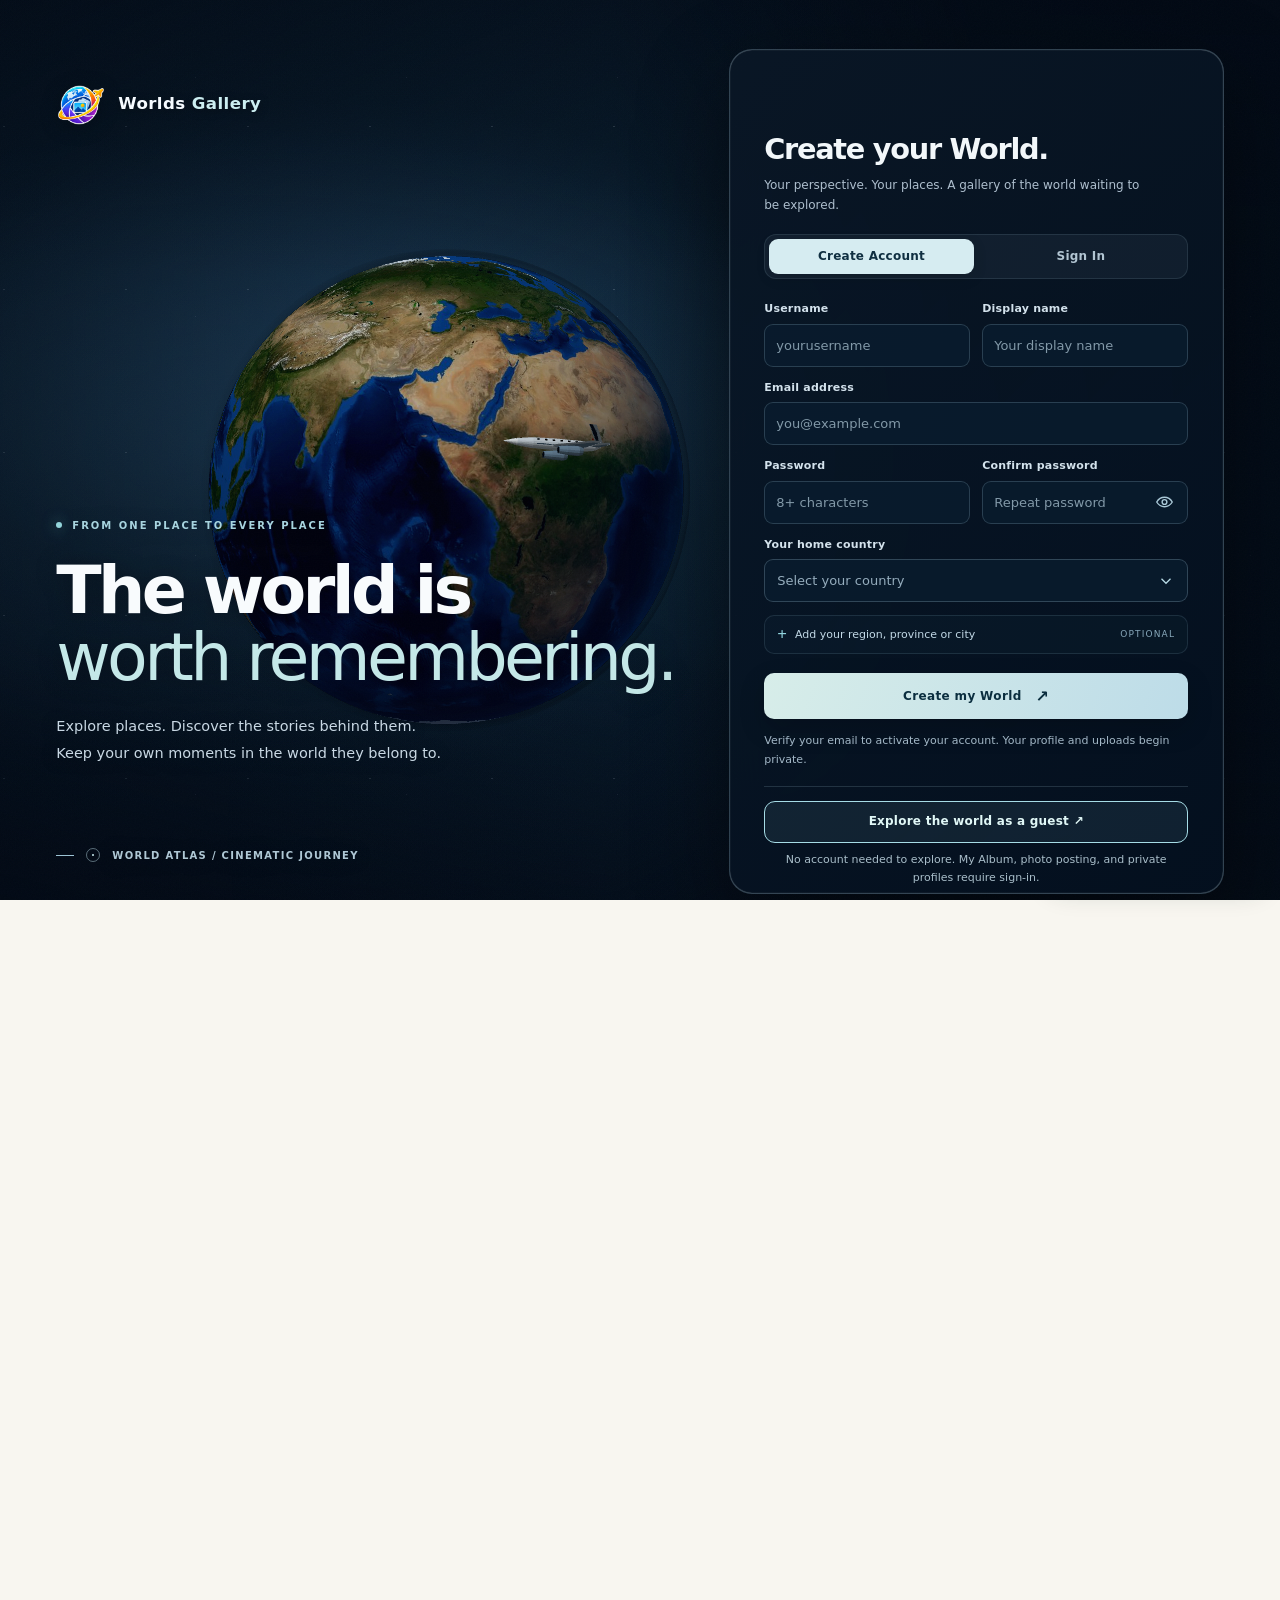
==== index.html @ b66f7097 "Worlds Gallery V2.24.6: update cinematic sign-in to approved brand mark" ====
<!doctype html>
<html lang="en">
<head>
<script>
(function(){try{var nav=performance.getEntriesByType('navigation')[0];var s=JSON.parse(sessionStorage.getItem('wg_view_v26')||'null');if(nav&&nav.type==='reload'&&s&&s.uid&&Date.now()-s.at<86400000)document.documentElement.classList.add('wg-refresh-restore');}catch(e){}})();
</script>
  <meta charset="utf-8">
  <meta name="viewport" content="width=device-width,initial-scale=1">
  <meta name="theme-color" content="#f8f6f0">
  <link rel="icon" type="image/png" href="assets/photos/worldsgallerylogo.png">
  <title>Worlds Gallery — Every picture has a world behind it</title>
  <meta name="description" content="Worlds Gallery is a photo-first world explorer where every picture has a story behind it.">
  <link rel="stylesheet" href="styles.css?v=v2234-beta-ticker-20261109">
<link rel="stylesheet" href="portal.css?v=f52be93964a3">
<link rel="stylesheet" href="assets/vendor/maplibre/maplibre-gl.css?v=ab1e70d59ec4">
<link rel="stylesheet" href="wg_global_map.css?v=ac4a25ab8663">
<link rel="stylesheet" href="wg_world_knowledge.css?v=center-last-v1">
<link rel="stylesheet" href="wg_image_fix.css?v=2df6a32cf4a7">
<link rel="stylesheet" href="wg_landmark_discovery.css?v=7f81a92fdd24">
<link rel="stylesheet" href="wg_auth.css?v=20261111-logo-hotfix">
<link rel="stylesheet" href="wg_account.css?v=ux-20261108"><link rel="stylesheet" href="wg_locale.css?v=v25"><link rel="stylesheet" href="wg_v26_ui.css?v=v26"><link rel="stylesheet" href="wg_v27_ui.css?v=v27">

<link rel="stylesheet" href="wg_v28_ui.css?v=v2234-compact-avatars-20261109">
<link rel="stylesheet" href="wg_v214_inline.css?v=v215-center-20261109">
<link rel="stylesheet" href="wg_discovery.css?v=20261110-beta1">
<link rel="stylesheet" href="wg_interaction_polish.css?v=20261110-v2235">
<link rel="stylesheet" href="wg_album.css?v=20261110-v2244">
</head>
<body class="portal-locked">
<!-- Worlds Gallery V5: immersive country entry. Globe is the ONLY initial screen. -->
<div id="worldPortal" class="world-portal" data-phase="globe" data-sky="twilight" aria-label="Interactive world explorer">
  <div class="portal-space" aria-hidden="true">
    <div class="nebula nebula-one"></div><div class="nebula nebula-two"></div><div class="nebula nebula-three"></div>
    <div class="decor-planet decor-purple"></div><div class="decor-planet decor-gold"><span class="decor-ring"></span></div>
    <div class="light-flare"></div>
  </div>
  <canvas id="portalStars" aria-hidden="true"></canvas>
  <canvas id="portalEarth" role="button" tabindex="0" aria-label="Rotate Earth with drag or arrow keys, tap a country to zoom. Press slash to find a country."></canvas>
  <div id="portalCenterRing" class="portal-center-ring" aria-hidden="true"><span></span></div>
  <div class="world-clock" id="worldClock" aria-live="off">
    <div class="clock-time-row"><span class="clock-symbol" id="clockSymbol">◐</span><strong id="clockTime">--:-- --</strong></div>
    <div id="clockPlace" class="clock-place">Finding your destination...</div>
    <div class="clock-note" id="clockNote">Representative local time</div>
  </div>
  <div class="portal-hover" id="portalHover" aria-live="polite" hidden></div>
  <div class="portal-footer" id="portalFooter">
     <div class="facing-country" id="portalFacing">THE WORLD IS YOUR GALLERY</div>
     <div class="portal-instructions">Drag to rotate <span>·</span> Scroll to zoom <span>·</span> Tap a country <span>·</span> Press <kbd>/</kbd> to search</div>
  </div>
  <div class="portal-drill" id="portalDrill" aria-live="polite" hidden></div>
  <div class="portal-country-search" id="portalSearchPane" hidden>
    <div class="portal-search-head"><label for="portalSearchInput">Where would you like to go?</label><button id="portalCloseSearch" type="button" aria-label="Close country search"><svg viewBox="0 0 24 24" width="21" height="21" fill="none" stroke="currentColor" stroke-width="1.8" stroke-linecap="round" stroke-linejoin="round" aria-hidden="true" focusable="false"><path d="M18 6 6 18M6 6l12 12"/></svg></button></div>
    <input id="portalSearchInput" type="search" autocomplete="off" placeholder="Search country or territory..." aria-label="Search countries"/>
    <div id="portalSearchResults" class="portal-search-list"></div>
    <small>Search is an accessible alternative to selecting tiny countries on the globe.</small>
  </div>
  <button type="button" id="portalSearchToggle" class="portal-search-trigger" aria-label="Find a country" title="Find a country"><svg viewBox="0 0 24 24" width="21" height="21" fill="none" stroke="currentColor" stroke-width="1.8" stroke-linecap="round" stroke-linejoin="round" aria-hidden="true" focusable="false"><circle cx="10.7" cy="10.7" r="6.3"/><path d="m15.5 15.5 4.5 4.5"/></svg></button>
</div>

<header class="site-header">
  <div class="wg-beta-marquee" role="note" aria-label="Beta testing ongoing. Worlds Gallery is still under construction. Thank you for exploring with us.">
    <div class="wg-beta-marquee-track">
      <span class="wg-beta-marquee-message">&#x1F6A7; Beta testing ongoing <span aria-hidden="true">&#x2726;</span> Worlds Gallery is still under construction <span aria-hidden="true">&#x2726;</span> Thank you for exploring with us &#x1F30D; &#x2728;</span>
      <span class="wg-beta-marquee-message" aria-hidden="true">&#x1F6A7; Beta testing ongoing <span aria-hidden="true">&#x2726;</span> Worlds Gallery is still under construction <span aria-hidden="true">&#x2726;</span> Thank you for exploring with us &#x1F30D; &#x2728;</span>
    </div>
  </div>
  <div class="shell nav-bar">
  <a class="brand wg-logo-brand" href="#home" aria-label="Worlds Gallery home"><img class="wg-logo-wordmark" src="assets/photos/worldsgalleryfull.png" alt="Worlds Gallery" width="174" height="58"><img class="wg-logo-icon" src="assets/photos/worldsgallerylogo.png" alt="" width="40" height="40"></a>
  <nav class="nav-links" aria-label="Main navigation"><a href="#map-section">The world</a><a href="#stories">Gallery</a><a href="#about">Our purpose</a></nav>
  <button type="button" class="button button-primary nav-share" data-open-upload>Share your story <span aria-hidden="true">↗</span></button>
</div></header>
<main id="home">
<div class="arrival-ribbon" id="arrivalRibbon" hidden>
  <div class="arrival-left"><span class="arrival-globe">✧</span><div><span class="arrival-kicker">YOU ARE EXPLORING</span><strong id="arrivalCountry">The whole world</strong><div class="arrival-locality" id="arrivalLocality"></div></div></div>
  <div class="arrival-right"><div class="arrival-feature"><span>✦ DISCOVER A CORNER</span><strong id="arrivalRandom">Explore somewhere new</strong><button type="button" id="arrivalShuffle" aria-label="Suggest another place" title="Suggest another place" class="arrival-shuffle">↻</button></div><button type="button" id="arrivalBackEarth" class="arrival-earth-btn">↗ Return to Earth</button></div>
</div>
  <section class="hero shell" id="map-section">
    <div class="hero-copy"><div class="eyebrow"><span class="tiny-sun">✳</span> ONE PLANET. COUNTLESS STORIES.</div>
      <h1>Every picture<br>has a <em>world</em><br>behind it.</h1>
      <p class="hero-subtitle">A thoughtful gallery for ordinary moments and extraordinary feelings. Explore memories, journeys, and dreams through the people who lived them.</p>
      <div class="hero-actions"><button type="button" class="button button-primary" data-open-upload>Tell your story <span>↗</span></button></div>
      <div class="hero-trust"><span class="hero-spark">✧</span> From anywhere in the world. Always free to explore.</div>
      <div class="mini-stats"><div><b id="statStories">0</b><span>Your private posts</span></div><div><b id="statCountries">0</b><span>Places in your posts</span></div><div><b>249</b><span>Country directory</span></div></div>
    </div>
    <div class="globe-pane">
      <div class="globe-top"><div><span class="eyebrow small">YOUR WINDOW TO THE WORLD</span><div class="globe-title">Where would you like to go?</div></div><span class="live-pill"><i></i> Interactive globe</span></div>
      <div class="globe-canvas-wrap" id="globeWrap"><div class="globe-stars" aria-hidden="true"></div><canvas id="globeCanvas" width="680" height="680" role="img" aria-label="Interactive stylized globe. Drag to rotate; click a country to explore its stories. Country dropdown below is an accessible alternative."></canvas><span class="globe-hint">↔ Drag to spin · Tap a country</span></div>
      <div class="globe-bottom"><div class="globe-location"><span class="globe-marker">⌖</span><div><span class="globe-loc-caption">Currently exploring</span><strong id="globeLocation">The whole world</strong></div></div><div class="globe-controls"><button type="button" id="globeReset" class="small-circle" aria-label="Reset globe">↺</button><button type="button" id="globeZoomOut" class="small-circle" aria-label="Zoom out">−</button><button type="button" id="globeZoomIn" class="small-circle" aria-label="Zoom in">+</button></div></div>
      <div class="globe-selection" id="globeSelection">Choose a country on the globe or in the gallery filters to discover stories from there.</div>
    </div>
  </section>

  <!-- Curated discovery is separate from private user stories and uses no private media. -->
  <section id="wg-discovery" aria-labelledby="wg-discovery-title">
    <div class="shell">
      <div class="wg-dsc-heading">
        <div><div class="wg-dsc-eyebrow">EXPLORE BEYOND THE ORDINARY</div><h2 id="wg-discovery-title">Find a place that matches your mood.</h2><p>Explore the world through feelings and meaningful places. Every picture has a world behind it.</p></div>
        <span class="wg-dsc-heading-stamp">✦ New in beta</span>
      </div>
      <div class="wg-dsc-tabs"></div>
      <div id="wg-dsc-panel" class="wg-dsc-panel"><p>Loading Worlds Gallery discovery…</p></div>
      <p id="wg-dsc-status" class="wg-dsc-status" role="status" aria-live="polite"></p>
    </div>
  </section>

  <section id="stories" class="gallery-section"><div class="shell">
    <div class="section-eyebrow"><span></span> THE OPEN STORYBOOK</div>
    <div class="gallery-heading"><div><h2>Explore the <em>gallery.</em></h2><p>Every photograph holds a place, a person, and a piece of a life.</p></div><span class="demo-label">✦ Beta gallery · Original stories only</span></div>
    <div class="filter-panel">
      <div class="filter-top"><label class="searchbox" for="search"><svg viewBox="0 0 24 24" width="19" height="19" aria-hidden="true"><circle cx="10.5" cy="10.5" r="6.8"/><path d="m16 16 5 5"/></svg><input id="search" type="search" placeholder="Search names, titles, memories, places..." aria-label="Search gallery"></label><input id="mineOnly" type="checkbox" hidden aria-hidden="true" tabindex="-1"><button class="button select-themes" id="themeChoose" type="button"><span>✦ Select themes</span><span class="countbubble" id="themeCount">0</span><span aria-hidden="true">▾</span></button></div>
      <div class="filter-bottom">
        <label class="filter-field"><span>World region</span><select id="continentFilter" aria-label="Filter by world region"><option value="">All world regions</option><option>Africa</option><option>Americas</option><option>Asia</option><option>Europe</option><option>Oceania</option><option>Antarctic</option></select></label>
        <label class="filter-field"><span>Country or territory</span><select id="countryFilter" aria-label="Filter by country"><option value="">All countries</option></select></label>
        <div class="filter-field"><span>State / province / region</span><button id="openRegion" type="button" class="filter-select-btn"><span id="regionLabel">All regions</span><span aria-hidden="true">▾</span></button></div>
        <label class="filter-field sort"><span>Sort stories</span><select id="sortFilter" aria-label="Sort stories"><option value="new">Newest first</option><option value="hearts">Most loved</option><option value="title">Title A–Z</option></select></label>
      </div>
      <div class="active-filters" id="activeFilters" hidden><div class="active-chips" id="themeChips"></div><button id="clearFilters" type="button" class="link-button">Clear all filters</button></div>
    </div>
    <div class="gallery-subline"><span id="resultsCount">Stories</span><span>Tap any image to read · <span class="subline-heart">♥</span> the stories that move you</span></div>
    <div class="gallery-grid" id="gallery" aria-live="polite"></div>
    <div class="footnote">Places without posts remain discoverable through the country directory. Public community posting is not yet available; private uploads remain visible only to their owners.</div>
  </div></section>

  <section id="about" class="about-section"><div class="shell about-inner"><div><div class="eyebrow">A HUMAN ARCHIVE, BUILT WITH CARE</div><h2>Not a competition<br>for attention.<br><em>A place for meaning.</em></h2></div><div class="about-right"><p>One photo. Up to four moments in a collage. At least 1,000 characters to tell the fuller story. Discover what life feels like across countries, generations and different perspectives.</p><div class="about-steps"><span>01 <strong>Capture a moment</strong></span><span>02 <strong>Choose your collage design</strong></span><span>03 <strong>Tell the story behind it</strong></span><span>04 <strong>Explore with empathy</strong></span></div><small>Worlds Gallery is in beta. Public publishing, moderation and reporting are still being developed. Private uploads stay protected until their owners can safely choose to share them.</small></div></div></section>
</main>
<footer><div class="shell footrow"><span class="brand footbrand"><img class="wg-footer-icon" src="assets/photos/worldsgallerylogo.png" width="42" height="42" alt=""><span>Worlds <em>Gallery.</em></span></span><a href="#home">Back to the top ↑</a></div></footer>

<dialog class="modal" id="themesDialog" aria-label="Choose story themes"><div class="modal-header"><div><div class="eyebrow small">EXPLORE YOUR INTERESTS</div><h3>Choose your themes</h3></div><button type="button" class="close-button" data-close="themesDialog" aria-label="Close">×</button></div><div class="modal-body"><p class="modal-hint">Choose one, several, or none. Selected themes will appear under your filters; matching stories can belong to <b>any</b> selected theme.</p><div class="theme-modal-grid" id="themeOptions"></div></div><div class="modal-footer"><button type="button" class="button button-light" id="themesClear">Clear selection</button><button type="button" class="button button-primary" id="themesApply">Apply themes <span>✓</span></button></div></dialog>

<dialog class="modal" id="regionDialog" aria-label="Select a region"><div class="modal-header"><div><div class="eyebrow small">A CLOSER LOOK</div><h3>Select a region</h3></div><button type="button" class="close-button" data-close="regionDialog" aria-label="Close">×</button></div><div class="modal-body"><p class="modal-hint" id="regionHelp">Select a country to browse its first-level regions and provinces.</p><input class="input modal-search" id="regionSearch" type="search" placeholder="Search a region, state or province..." aria-label="Search regions"><div id="regionChoices" class="region-choices"></div></div><div class="modal-footer"><button type="button" class="button button-light" id="regionAny">All regions</button><button type="button" class="button button-primary" data-close="regionDialog">Done</button></div></dialog>

<dialog class="modal upload-modal" id="uploadDialog" aria-label="Share your story"><div class="modal-header"><div><div class="eyebrow small">A MEMORY WORTH KEEPING</div><h3>Share your moment</h3></div><button type="button" class="close-button" data-close="uploadDialog" aria-label="Close">×</button></div><div class="modal-body"><p class="modal-hint">Create a post with 1–4 photos. For now, posting is <strong>Only me</strong> while we build verified public publishing and moderation. Your photos remain private.</p>
 <form id="uploadForm" novalidate>
  <div class="form-row"><label class="form-field"><span>Storyteller pen name *</span><input id="author" class="input" type="text" minlength="2" maxlength="60" required placeholder="e.g. Quiet Voyager"></label><label class="form-field"><span>Country of the moment *</span><select class="input" id="uploadCountry" required><option value="">Choose country</option></select></label></div>
  <div class="form-row"><label class="form-field"><span>Region / province <small>(optional)</small></span><input id="uploadRegion" list="uploadRegions" class="input" placeholder="e.g. Central Luzon"><datalist id="uploadRegions"></datalist></label><label class="form-field"><span>City / town <small>(optional)</small></span><input id="uploadCity" class="input" placeholder="Optional location"></label></div>
  <div class="form-row"><label class="form-field"><span>Story theme *</span><select class="input" id="uploadTheme" required><option value="">Choose main theme</option></select></label><label class="form-field"><span>Story title *</span><input class="input" id="uploadTitle" type="text" maxlength="120" required placeholder="A moment I will remember"></label></div>
  <div class="form-row"><label class="form-field"><span>Original story language *</span><select id="storyLanguage" class="input" required><option value="en">English</option><option value="ko">한국어 (Korean)</option><option value="ja">日本語 (Japanese)</option><option value="fr">Français</option><option value="de">Deutsch</option><option value="es">Español</option><option value="fil">Filipino</option></select></label></div>
  <div class="upload-section"><div class="section-label"><strong>01 · Choose 1–4 photos</strong><span>JPG, PNG or WebP · max 12 MB each</span></div><label class="upload-zone" for="imageInput"><span class="upload-icon">↥</span><strong>Choose your photographs</strong><small>Up to four images · automatically resized in your browser</small><input id="imageInput" type="file" accept="image/jpeg,image/png,image/webp" multiple></label><div class="image-tools" id="imageTools" hidden><div class="image-picked" id="imagePicked"></div><p class="micro-hint">Use arrows to change the order of pictures. Tap a preview image to view it on its own.</p></div></div>
  <div class="upload-section"><div class="section-label"><strong>02 · Choose a collage design</strong><span>Layouts adapt to your photo count</span></div><div class="templates" id="templates"></div><div class="preview-frame"><div class="preview-top"><span>LIVE COLLAGE PREVIEW</span><span id="previewLayoutName">Classic layout</span></div><div class="collage-preview" id="collagePreview"><div class="preview-empty">Your chosen collage will appear here <span>✧</span></div></div></div><p class="micro-hint">Every image remains viewable separately when someone opens your story. The collage is just the cover design.</p></div>
  <div class="upload-section"><div class="section-label"><strong>03 · Tell us what happened</strong><span>At least 1,000 characters</span></div><textarea id="uploadBody" maxlength="15000" class="input story-textarea" placeholder="Take us back to that moment. Where were you? What did you feel? Why does this memory matter?" required></textarea><div class="character-meta"><div class="progress-outer"><div id="characterBar"></div></div><span id="characterCount">0 / 1,000 characters</span></div></div><p id="wgUploadLinkWarning" class="wg-link-warning" role="alert" hidden>Links and contact links are not allowed in story descriptions. Remove the link to post.</p>
  <fieldset class="wg-post-audience" aria-label="Who can see this post?">
    <legend>Who can see this post?</legend>
    <label><input type="radio" name="wgAudience" value="private" checked><span><strong>Only me</strong><small>Save to your private My Posts. Nobody else can see it.</small></span></label>
    <label class="wg-audience-future"><input type="radio" name="wgAudience" value="public" disabled><span><strong>Public</strong><small>Available after server moderation and privacy protections launch.</small></span></label>
  </fieldset>
  <section class="wg-post-policy" aria-labelledby="wgPostPolicyHeading">
    <div class="wg-post-policy-header"><strong id="wgPostPolicyHeading">Posting privacy & community rules</strong><button class="wg-policy-link" type="button" data-open-post-rules>Read the rules</button></div>
    <p class="wg-post-policy-note">No links of any kind in the title or story description, including disguised URLs, domains or invitations. Private posts stay visible only to your account. Your confirmations are not a substitute for future safety moderation.</p>
    <label><input id="wgPostRights" type="checkbox"><span>I own these photographs or have permission to use them, and I will not upload stolen or infringing content.</span></label>
    <label><input id="wgPostConsent" type="checkbox"><span>I have any necessary consent from identifiable people and appropriate parent/guardian permission for minors.</span></label>
    <label><input id="wgPostPrivacy" type="checkbox"><span>I checked photos and text for private addresses, contact information, precise live locations, and identifying details.</span></label>
    <label><input id="wgPostRules" type="checkbox"><span>I agree to the community rules: no scams, spam, exploitation, harassment, threats, hate or unsafe/illegal material.</span></label>
  </section>
  <div id="formMessage" class="form-message" role="status" aria-live="polite"></div><div class="upload-footer"><span>Only me · Not publicly shared</span><button class="button button-primary" type="submit" id="submitStory">Post</button></div>
 </form></div></dialog>

<dialog class="modal" id="cloudEditDialog" aria-label="Edit your private post"><div class="modal-header"><h3>Edit post</h3><button type="button" class="close-button" data-close="cloudEditDialog" aria-label="Close">×</button></div><div class="modal-body"><p class="modal-hint">Update your Only me post. Its photos stay attached and remain private.</p><form id="cloudEditForm"><input type="hidden" name="story_id"><div class="form-row"><label class="form-field">Story title<input class="input" name="title" maxlength="120" required></label><label class="form-field">Pen name<input class="input" name="author" minlength="2" maxlength="60" required></label></div><div class="form-row"><label class="form-field">Region<input class="input" name="region" maxlength="140"></label><label class="form-field">City<input class="input" name="city" maxlength="140"></label></div><label class="form-field">Story language<select class="input" name="language_code"><option value="en">English</option><option value="ko">한국어</option><option value="ja">日本語</option><option value="fr">Français</option><option value="de">Deutsch</option><option value="es">Español</option><option value="fil">Filipino</option></select></label><label class="form-field">Story<textarea class="input story-textarea" name="body" minlength="1000" maxlength="15000" required></textarea></label><p id="wgEditLinkWarning" class="wg-link-warning" role="alert" hidden>Links and contact links are not allowed in story descriptions. Remove the link to save changes.</p>
  <div class="wg-post-policy wg-post-policy-edit"><div class="wg-post-policy-header"><strong>Posting privacy & rules</strong><button class="wg-policy-link" type="button" data-open-post-rules>Read the rules</button></div><label><input name="editPolicyConfirm" type="checkbox"><span>I have reviewed these edits for links, personal information, consent and policy compliance.</span></label></div>
  <p id="cloudEditStatus" class="form-message" role="status"></p><button type="submit" class="button button-primary">Save changes</button></form></div></dialog>

<dialog class="modal wg-review-modal" id="publicationChecklistDialog" aria-label="Publication readiness checklist">
 <div class="modal-header"><div><div class="eyebrow small">PREPARING TO SHARE SAFELY</div><h3>Publication checklist</h3></div><button type="button" class="close-button" data-close="publicationChecklistDialog" aria-label="Close">×</button></div>
 <div class="modal-body">
  <p class="modal-hint">Reviewing <strong id="reviewStoryTitle"></strong>. This is a private draft preparation tool. Checking these boxes does <strong>not</strong> publish or submit your story. Actual moderator approval will require a future server-side workflow.</p>
  <h4 class="wg-review-heading">Story and photo requirements</h4>
  <ul id="reviewAutoChecks" class="wg-review-facts" aria-label="Automatic draft requirements"></ul>
  <h4 class="wg-review-heading">Your confirmations</h4>
  <p class="wg-review-disclaimer">These are your statements, not automated safety checks or verified moderation decisions. Nothing is saved when you close this checklist.</p>
  <div class="wg-review-confirmations">
   <label><input id="reviewRights" type="checkbox"><span>I created these photos or have the rights and permission to publish all of them.</span></label>
   <label><input id="reviewConsent" type="checkbox"><span>I have permission from identifiable people where required, including a parent or guardian where appropriate for minors.</span></label>
   <label><input id="reviewPrivacy" type="checkbox"><span>I have reviewed the story and photos for private addresses, precise location details, identifying information, and unsafe or inappropriate material.</span></label>
  </div>
  <p id="reviewReadyStatus" class="wg-review-status" role="status" aria-live="polite">This draft remains private.</p>
  <div class="wg-review-actions"><button type="button" class="button button-light" id="reviewEditDraft">Edit story details</button><button type="button" class="button button-primary" data-close="publicationChecklistDialog">Done</button></div>
 </div>
</dialog>

<dialog class="modal wg-policy-dialog" id="wgPostingRulesDialog" aria-label="Worlds Gallery posting rules and privacy">
 <div class="modal-header"><div><div class="eyebrow small">SAFE SHARING</div><h3>Posting & privacy rules</h3></div><button type="button" class="close-button" data-close="wgPostingRulesDialog" aria-label="Close posting rules">&times;</button></div>
 <div class="modal-body">
  <p class="modal-hint">These rules apply to new posts and later edits, including private posts. All posts are <strong>Only me</strong> during this development phase; Public is not available yet.</p>
  <ol class="wg-policy-rules">
   <li><strong>No links or contact destinations:</strong> Do not include URLs, website domains, link shorteners, invitation codes that form URLs, e-mail addresses, QR-code instructions or disguised links in the story description or title.</li>
   <li><strong>Only authorized media:</strong> Post photos you created or have permission to use. No copyright theft, impersonation, fraudulent endorsements or deceptive content.</li>
   <li><strong>Respect people and children:</strong> Get consent when required from identifiable people. Do not expose minors or upload sexualized, exploitative or abusive material. Obtain parent/guardian consent when appropriate.</li>
   <li><strong>Protect privacy and safety:</strong> Remove addresses, private contact details, school/work schedules, exact live locations, identifying documents and other sensitive information from photos and text.</li>
   <li><strong>Respect the community:</strong> No threats, hate, bullying, graphic abuse, dangerous or illegal material, phishing, spam, or scams. Content may be restricted or removed after safety review.</li>
   <li><strong>Visibility and control:</strong> Only me content is protected by owner access rules. You can edit/delete your own posts; future public posts will include Hide/Unhide. Published content, moderation and reporting are NOT enabled today.</li>
  </ol>
  <p class="wg-policy-caveat">Checkboxes are author statements, not verification. Text link detection is a browser-side safeguard, not a tamper-proof server rule. Full public posting will require enforced backend screening, moderation and reporting.</p>
  <div class="wg-policy-dialog-footer"><button type="button" class="button button-primary" data-close="wgPostingRulesDialog">I understand</button></div>
 </div>
</dialog>
<dialog class="modal read-modal" id="readDialog" aria-label="Read story"><div class="modal-header"><div><div class="eyebrow small">A STORY FROM THE WORLD</div><span id="readMeta">A human memory</span></div><button type="button" class="close-button" data-close="readDialog" aria-label="Close">×</button></div><div class="modal-body" id="readBody"></div></dialog>

<dialog class="lightbox" id="lightboxDialog" aria-label="View photo at full size"><div class="lightbox-top"><span id="lightboxCounter">Photo 1 of 1</span><button type="button" class="close-button lightbox-close" data-close="lightboxDialog" aria-label="Close photo"><svg viewBox="0 0 24 24" width="21" height="21" fill="none" stroke="currentColor" stroke-width="1.8" stroke-linecap="round" stroke-linejoin="round" aria-hidden="true" focusable="false"><path d="M18 6 6 18M6 6l12 12"/></svg></button></div><div class="lightbox-middle"><button type="button" id="lightboxPrev" class="photo-arrow" aria-label="Previous image"><svg viewBox="0 0 24 24" width="21" height="21" fill="none" stroke="currentColor" stroke-width="1.8" stroke-linecap="round" stroke-linejoin="round" aria-hidden="true" focusable="false"><path d="m15 18-6-6 6-6"/></svg></button><img id="lightboxImage" alt="Selected story image"><button type="button" id="lightboxNext" class="photo-arrow" aria-label="Next image"><svg viewBox="0 0 24 24" width="21" height="21" fill="none" stroke="currentColor" stroke-width="1.8" stroke-linecap="round" stroke-linejoin="round" aria-hidden="true" focusable="false"><path d="m9 18 6-6-6-6"/></svg></button></div><div id="lightboxCaption" class="lightbox-caption">View original frame</div></dialog>



<dialog id="wg-mosaic-export" aria-labelledby="wg-dsc-export-heading">
  <h3 id="wg-dsc-export-heading">Share your World Mosaic</h3>
  <p>Select exactly which saved destinations appear in a downloadable image. Private account details, notes, and precise coordinates will never be included.</p>
  <div id="wg-dsc-export-items" class="wg-dsc-export-items"></div>
  <p id="wg-dsc-export-message" role="status" aria-live="polite"></p>
  <div class="wg-dsc-export-buttons"><button type="button" class="wg-dsc-button wg-dsc-primary" data-wg-dsc-export-confirm>Generate image</button><button type="button" class="wg-dsc-button" data-wg-dsc-export-close>Close</button></div>
</dialog>
<div class="toast" id="toast" role="status" aria-live="polite"></div>
<script src="wg_post_policy.js?v=v2233-link-privacy-20261109"></script>
<script src="data.js?v=v2234-original-only-20261109"></script><script src="world_geometry.js?v=b65c5365c640"></script><script src="ph_coastline.js?v=fe3b853d6dcc"></script><script src="ph_admin_geo.js?v=56699b9621e3"></script><script src="place_highlights.js?v=092981cd69b4"></script><script src="globe.js?v=0ea3b51f80da"></script><script src="app.js?v=v2234-original-only-20261109"></script><script src="timezones.js?v=1633b3a9ceba"></script><script src="portal.js?v=v2234-original-only-20261109"></script>
<script src="assets/vendor/maplibre/maplibre-gl.js?v=45a9b07a9189"></script>
<script src="wg_global_map.js?v=c46231b55e3a"></script>
<script src="wg_world_knowledge.js?v=3ac5824820fe"></script>
<script src="wg_landmark_discovery.js?v=68d3b0fda4ac"></script>
<script src="https://cdn.jsdelivr.net/npm/@supabase/supabase-js@2.119.0"></script>
<!-- WG_AUTH_CDN_FALLBACK_V216 -->
<script>
if (!window.supabase || typeof window.supabase.createClient !== 'function') {
  document.write('<script src="https://unpkg.com/@supabase/supabase-js@2.119.0"><\/script>');
}
</script>
<script src="wg_locale.js?v=v2231-post-20261109"></script>
<script src="wg_auth.js?v=20261111-logo-hotfix"></script>
<script type="module" src="wg_cinematic.js?v=99a7ef27dd41"></script>
<script src="wg_account.js?v=20261110-v2245-account-album"></script>
<script src="wg_view_state.js?v=v26"></script>
<script src="wg_locale_country.js?v=v26"></script>
<script src="wg_ui_icons.js?v=v26"></script>

<script src="wg_v28_ui.js?v=20261110-v2237-avatar-network"></script>
<script src="wg_v214_inline.js?v=v215-center-20261109"></script>
<script src="wg_discovery_data.js?v=20261110-v2236"></script>
<script src="wg_discovery.js?v=20261110-v2240"></script>
<script src="wg_interaction_polish.js?v=20261110-v2245-account-album"></script>
<script src="wg_album.js?v=20261110-v2245-account-album"></script>
</body>
</html>
---- styles.css ----
:root{--bg:#f8f6f0;--paper:#fffefa;--ink:#223a35;--deep:#173f38;--mid:#496e61;--muted:#718179;--border:#e3e8dd;--orange:#c87958;--cream:#fbf1e2;--shadow:0 22px 65px rgba(38,59,49,.09)}
*{box-sizing:border-box}html{scroll-behavior:smooth}body{margin:0;color:var(--ink);background:var(--bg);font:15px/1.55 -apple-system,BlinkMacSystemFont,'Segoe UI',Arial,sans-serif}body:has(dialog[open]){overflow:hidden}button,input,textarea,select{font:inherit}button{cursor:pointer}a{color:inherit}button:focus-visible,a:focus-visible,input:focus-visible,textarea:focus-visible,select:focus-visible{outline:3px solid rgba(67,145,117,.37);outline-offset:3px}.shell{width:min(1210px,calc(100% - 60px));margin-inline:auto}.site-header{border-bottom:1px solid var(--border);background:rgba(255,254,250,.92);position:relative;z-index:2}.nav-bar{min-height:82px;display:flex;justify-content:space-between;gap:30px;align-items:center}.brand{font:700 27px/.9 Georgia,serif;letter-spacing:-.9px;text-decoration:none;display:flex;align-items:center;gap:11px;white-space:nowrap;color:var(--deep)}.brand em{font-weight:400}.brand-symbol{height:38px;width:38px;border-radius:50%;background:var(--deep);color:#fff;font:700 23px/38px Georgia,serif;text-align:center;position:relative;letter-spacing:-2px}.brand-dot{position:absolute;font:12px Georgia;right:-4px;top:-7px;color:var(--orange)}.nav-links{display:flex;gap:30px;align-items:center;color:#596f66;font-size:13px;font-weight:650}.nav-links a{text-decoration:none}.nav-links a:hover{color:var(--orange)}.button{border:1px solid transparent;border-radius:100px;display:inline-flex;align-items:center;justify-content:center;gap:15px;padding:13px 20px;font-weight:700;white-space:nowrap;text-decoration:none;transition:transform .2s,background .2s,color .2s}.button:hover{transform:translateY(-1px)}.button-primary{background:var(--deep);color:white}.button-primary:hover{background:#286653}.button-light{border:1px solid #cbd8ce;color:var(--deep);background:var(--paper)}.button-light:hover{background:#eff5ed}.eyebrow,.section-eyebrow{font-size:11px;letter-spacing:2.5px;font-weight:850;text-transform:uppercase;color:#477b64}.eyebrow.small{font-size:10px;letter-spacing:1.8px}.tiny-sun{color:var(--orange);font-size:20px;vertical-align:-2px;margin-right:6px}.hero{padding:58px 0 76px;display:grid;grid-template-columns:minmax(0,1fr) minmax(430px,.96fr);gap:68px;align-items:center}.hero-copy h1{font:400 clamp(54px,5.6vw,79px)/1.06 Georgia,serif;letter-spacing:-3.5px;margin:22px 0 22px}.hero-copy h1 em{font-weight:400;color:var(--orange)}.hero-subtitle{max-width:560px;color:#6b7971;font-size:16px;line-height:1.95;margin:0}.hero-actions{margin-top:28px;display:flex;flex-wrap:wrap;gap:11px}.hero-trust{font-size:12px;color:#6d8176;margin-top:18px}.hero-spark{font-size:20px;vertical-align:middle;color:var(--orange);margin-right:5px}.mini-stats{margin-top:49px;padding-top:25px;border-top:1px solid #dce5d9;display:flex;gap:29px;flex-wrap:wrap}.mini-stats>div{display:flex;flex-direction:column;gap:2px}.mini-stats b{font:400 32px Georgia,serif}.mini-stats span{color:#7c8880;font-size:11px}.globe-pane{padding:25px 27px 20px;border-radius:28px;background:linear-gradient(145deg,#fffefa,#f4f7ee);box-shadow:var(--shadow);border:1px solid #ebeee5;overflow:hidden}.globe-top,.globe-bottom{display:flex;justify-content:space-between;align-items:center;gap:10px}.globe-title{font:400 22px Georgia,serif;margin-top:4px;letter-spacing:-.2px}.live-pill{background:#ebf4e9;color:#3a8761;border-radius:20px;font-size:10px;font-weight:800;padding:7px 10px;white-space:nowrap}.live-pill i{display:inline-block;width:6px;height:6px;border-radius:50%;background:#48a27d;margin-right:5px}.globe-canvas-wrap{position:relative;aspect-ratio:1;margin:7px auto 2px;max-width:540px;overflow:hidden;display:flex;align-items:center;justify-content:center;background:radial-gradient(circle at 50% 47%,#dceadf 0%,#f0f7e9 42%,#f8faf2 63%,transparent 66%)}.globe-stars{position:absolute;inset:0;background-image:radial-gradient(#78a592 1px,transparent 1px);background-size:43px 43px;opacity:.18;pointer-events:none;mask-image:radial-gradient(circle,transparent 35%,black 72%)}#globeCanvas{width:100%;height:100%;max-width:540px;max-height:540px;touch-action:none;cursor:grab;position:relative}#globeCanvas.dragging{cursor:grabbing}.globe-hint{position:absolute;left:50%;bottom:13px;transform:translateX(-50%);white-space:nowrap;color:#709082;background:rgba(253,255,249,.81);border-radius:24px;padding:5px 12px;font-size:11px;pointer-events:none}.globe-bottom{border-top:1px solid #e9ede4;padding-top:15px}.globe-location{display:flex;gap:12px;align-items:center}.globe-marker{height:38px;width:38px;display:grid;place-items:center;background:#e5f0e6;border-radius:50%;color:var(--mid);font-size:23px}.globe-loc-caption{font-size:10px;color:#869388;display:block}.globe-location strong{font-size:14px}.globe-controls{display:flex;gap:7px}.small-circle{width:32px;height:32px;display:grid;place-items:center;border:1px solid #dce5d9;border-radius:50%;background:#fff;color:var(--deep);font-size:19px}.small-circle:hover{background:#e7f0e6}.globe-selection{font-size:11px;color:#77867b;margin-top:10px;min-height:30px}.globe-selection button{color:var(--deep);border:0;background:transparent;font-size:inherit;font-weight:800;text-decoration:underline}.gallery-section{padding:63px 0 78px;background:#fffefa;border-top:1px solid var(--border)}.section-eyebrow{display:flex;gap:9px;align-items:center}.section-eyebrow span{display:block;background:var(--orange);height:6px;width:6px;border-radius:50%}.gallery-heading{display:flex;align-items:end;justify-content:space-between;gap:20px;margin:6px 0 24px}.gallery-heading h2{font:400 clamp(38px,4.5vw,54px)/1.1 Georgia,serif;margin:0 0 10px;letter-spacing:-1.6px}.gallery-heading h2 em{color:var(--orange);font-weight:400}.gallery-heading p{margin:0;color:var(--muted);font-size:14px}.demo-label{color:#8b958b;background:#f6f7f1;border-radius:18px;font-size:11px;padding:9px 14px;white-space:nowrap}.filter-panel{background:#f8f9f4;border:1px solid #e7eadf;border-radius:20px;padding:16px;display:flex;flex-direction:column;gap:12px}.filter-top{display:flex;gap:12px}.searchbox{position:relative;display:flex;align-items:center;flex:1;min-width:0}.searchbox svg{position:absolute;left:16px;fill:none;stroke:#739084;stroke-width:2}.searchbox input{height:53px;width:100%;background:#fff;border:1px solid #dee6dc;border-radius:12px;padding:13px 15px 13px 45px;min-width:0;font-size:13px}.select-themes{min-width:205px;justify-content:space-between;gap:9px;color:var(--deep);border-color:#d5e1d5;background:#eef5eb;border-radius:12px;padding:12px 16px;font-size:13px}.countbubble{display:grid;place-items:center;border-radius:50%;width:24px;height:24px;background:#cfe3d4;font-size:11px}.filter-bottom{display:grid;grid-template-columns:1fr 1.4fr 1.4fr 1.05fr;gap:12px}.filter-field{display:flex;flex-direction:column;gap:5px;min-width:0}.filter-field>span{font-size:10px;text-transform:uppercase;letter-spacing:.9px;font-weight:800;color:#7b8b80}.filter-field select,.filter-select-btn{height:45px;width:100%;min-width:0;padding:0 12px;border:1px solid #e0e6dd;border-radius:10px;background:white;color:var(--ink);font-size:12px;text-align:left}.filter-select-btn{display:flex;align-items:center;justify-content:space-between;gap:10px}.filter-select-btn span:first-child{overflow:hidden;text-overflow:ellipsis;white-space:nowrap}.filter-field select:disabled,.filter-select-btn:disabled{opacity:.55;cursor:not-allowed}.active-filters{display:flex;justify-content:space-between;align-items:center;gap:13px;border-top:1px solid #e3e9df;padding-top:12px}.active-filters[hidden]{display:none}.active-chips{display:flex;flex-wrap:wrap;gap:7px}.filter-chip{border:1px solid #bad3c3;background:#e6f1e8;border-radius:18px;padding:5px 10px;font-size:11px;font-weight:700;color:#376b51;display:flex;gap:8px;align-items:center}.filter-chip:hover{background:#d8e9db}.link-button{border:0;background:none;text-decoration:underline;font-size:12px;color:var(--mid);white-space:nowrap;font-weight:700}.gallery-subline{display:flex;justify-content:space-between;gap:20px;margin:20px 2px 15px;color:#7a877e;font-size:12px}.gallery-subline span:first-child{font-weight:750;color:var(--mid)}.subline-heart{color:var(--orange)!important}.gallery-grid{display:grid;grid-template-columns:repeat(3,minmax(0,1fr));gap:23px}.story-card{border:1px solid #e7ebe4;border-radius:18px;overflow:hidden;background:#fff;display:flex;flex-direction:column;transition:box-shadow .2s,transform .2s;min-width:0}.story-card:hover{transform:translateY(-3px);box-shadow:0 12px 35px rgba(23,63,56,.07)}.card-image-button{padding:0;border:0;background:#e5ebe2;display:block;width:100%;position:relative;overflow:hidden;text-align:inherit}.card-image-button:hover img{filter:saturate(1.08)}.card-image-button .collage-layout{height:228px}.image-count{position:absolute;right:12px;bottom:12px;color:white;background:rgba(29,51,43,.73);padding:5px 9px;border-radius:25px;font-size:10px;font-weight:800;z-index:1}.card-text{padding:21px;display:flex;flex:1;flex-direction:column}.card-meta{display:flex;gap:9px;align-items:center;justify-content:space-between;color:#66816d;letter-spacing:1px;text-transform:uppercase;font-size:10px;font-weight:800}.sample-label{color:#9aa69b}.category{display:inline-flex;align-items:center;gap:6px;color:#5c836a;background:#f1f6ee;border-radius:15px;padding:5px 10px;width:fit-content;font-size:11px;margin-top:12px}.card-title{font:400 26px/1.19 Georgia,serif;margin:12px 0 10px;letter-spacing:-.45px}.card-excerpt{color:#7b847d;font-size:12px;line-height:1.7;margin:0 0 18px;display:-webkit-box;-webkit-line-clamp:3;-webkit-box-orient:vertical;overflow:hidden;cursor:pointer}.card-footer{border-top:1px solid #edf1e8;padding-top:13px;margin-top:auto;display:flex;justify-content:space-between;gap:10px;align-items:center}.avatar{width:31px;height:31px;border-radius:50%;background:#dceadd;color:#476954;display:grid;place-items:center;font-size:12px;font-weight:800}.byline{display:flex;gap:9px;align-items:center;font-size:12px;color:#66776c;min-width:0}.byline span:last-child{white-space:nowrap;overflow:hidden;text-overflow:ellipsis}.heart{display:inline-flex;gap:7px;align-items:center;border:0;background:transparent;color:#75857a;padding:4px;font-size:13px;font-weight:800}.heart svg{fill:none;stroke:currentColor;stroke-width:1.8;width:21px;height:21px}.heart.active,.heart:hover{color:#c96f66}.heart.active svg{fill:#c96f66}.empty-state{grid-column:1/-1;border-radius:20px;background:#f6f8f2;border:1px dashed #cfddcf;padding:48px 25px;text-align:center}.empty-state h3{font:400 31px Georgia,serif;margin:10px 0}.empty-state p{color:#77887c}.footnote{font-size:11px;color:#94a097;margin-top:24px}.about-section{background:#eaf0e7;padding:72px 0}.about-inner{display:grid;grid-template-columns:1fr 1fr;gap:85px}.about-inner h2{font:400 clamp(37px,4.3vw,58px)/1.13 Georgia,serif;margin:17px 0}.about-inner h2 em{font-weight:400;color:var(--orange)}.about-right p{color:#62786c;line-height:1.9;font-size:15px}.about-steps{margin:22px 0;border-top:1px solid #cddbcc}.about-steps span{display:flex;gap:20px;padding:11px 0;border-bottom:1px solid #cddbcc;color:#6f9580;font-size:12px}.about-steps strong{color:#36594b;font-size:14px}.about-right small{color:#789084;line-height:1.7;display:block}.footrow{display:flex;justify-content:space-between;align-items:center;gap:25px;min-height:100px;color:#7d8b80;font-size:11px}.footbrand{font-size:20px}.footbrand .brand-symbol{width:28px;height:28px;font-size:17px;line-height:28px}.footrow a{color:var(--deep);font-weight:700;text-decoration:none}
/* Original, reusable collage layouts — no external asset subscriptions. */
.collage-layout{display:grid;position:relative;overflow:hidden;width:100%;aspect-ratio:1.46;background:#e4ece2;gap:3px}.collage-layout .tile{min-width:0;min-height:0;position:relative;overflow:hidden;cursor:inherit;background:#d9e5db}.collage-layout img{width:100%;height:100%;object-fit:cover;display:block;transition:transform .3s}.card-image-button:hover .collage-layout img{transform:scale(1.025)}.collage-layout.count-1{display:block}.collage-layout.count-1 .tile{height:100%}.layout-duo-vertical.count-2{grid-template-columns:repeat(2,1fr)}.layout-duo-horizontal.count-2{grid-template-rows:repeat(2,1fr)}.layout-duo-diagonal.count-2{display:block}.layout-duo-diagonal.count-2 .tile{position:absolute;inset:0}.layout-duo-diagonal.count-2 .tile:first-child{clip-path:polygon(0 0,94% 0,39% 100%,0 100%)}.layout-duo-diagonal.count-2 .tile:last-child{clip-path:polygon(95% 0,100% 0,100% 100%,40% 100%)}.layout-trio-hero.count-3{grid-template-columns:1.35fr .75fr;grid-template-rows:1fr 1fr}.layout-trio-hero.count-3 .tile:first-child{grid-row:1/3}.layout-trio-wide.count-3{grid-template-columns:repeat(2,1fr);grid-template-rows:1.3fr .75fr}.layout-trio-wide.count-3 .tile:first-child{grid-column:1/3}.layout-trio-columns.count-3{grid-template-columns:repeat(3,1fr)}.layout-quad-grid.count-4{grid-template-columns:repeat(2,1fr);grid-template-rows:repeat(2,1fr)}.layout-quad-feature.count-4{grid-template-columns:1.65fr repeat(2,1fr);grid-template-rows:1fr 1fr}.layout-quad-feature.count-4 .tile:first-child{grid-row:1/3}.layout-quad-feature.count-4 .tile:last-child{grid-column:2/4}.layout-quad-top.count-4{grid-template-columns:repeat(3,1fr);grid-template-rows:1.45fr .8fr}.layout-quad-top.count-4 .tile:first-child{grid-column:1/4}.layout-quad-film.count-4{grid-template-columns:repeat(4,1fr)}.layout-quad-film.count-4 .tile{border-right:3px solid #f7f4ec}.layout-quad-feature.count-4 .tile:nth-child(2){grid-column:2/4}.layout-quad-feature.count-4 .tile:nth-child(3){grid-column:2;grid-row:2}.layout-quad-feature.count-4 .tile:nth-child(4){grid-column:3;grid-row:2}.layout-quad-feature.count-4 .tile:last-child{grid-column:3;grid-row:2}.layout-quad-feature.count-4 .tile:nth-child(2){grid-column:2;grid-row:1}.layout-polaroid{padding:12px;background:#e9ece1;display:flex;gap:0;justify-content:center;align-items:center;aspect-ratio:1.46}.layout-polaroid .tile{border:7px solid #fff;border-bottom:20px solid #fff;width:28%;height:80%;flex-shrink:0;box-shadow:0 5px 12px rgba(20,35,28,.17);transform:rotate(-7deg)}.layout-polaroid .tile:nth-child(even){transform:translateY(7px) rotate(8deg);margin-left:-7%}.layout-polaroid .tile:nth-child(3){transform:rotate(-3deg);margin-left:-7%}.layout-polaroid .tile:nth-child(4){transform:translateY(-6px) rotate(10deg);margin-left:-7%}.layout-polaroid.count-1 .tile{width:62%;height:90%}.layout-polaroid.count-2 .tile{width:47%;height:85%}.layout-polaroid.count-3 .tile{width:38%;height:80%}.layout-polaroid.count-4 .tile{width:34%;height:79%}
/* Modals */
dialog{border:0;padding:0}dialog::backdrop{background:rgba(17,36,29,.64);backdrop-filter:blur(5px)}.modal{width:min(680px,calc(100vw - 28px));max-height:min(90vh,900px);border-radius:24px;overflow:auto;background:#fffcf8;box-shadow:0 30px 80px #1426204d}.modal-header{background:#fffefa;border-bottom:1px solid #e6ebe1;padding:22px 27px;display:flex;justify-content:space-between;gap:12px;align-items:center;position:sticky;top:0;z-index:4}.modal-header h3{font:400 29px Georgia,serif;letter-spacing:-.4px;margin:3px 0 0}.close-button{border:0;border-radius:50%;width:37px;height:37px;background:#edf3e9;color:var(--deep);display:grid;place-items:center;font-size:26px;line-height:1;flex-shrink:0}.close-button:hover{background:#dcebdd}.modal-body{padding:26px 27px 30px}.modal-hint{color:#738175;font-size:13px;line-height:1.7;margin:0 0 20px}.modal-footer{padding:16px 27px;background:#fffefa;position:sticky;bottom:0;border-top:1px solid #e8ede5;display:flex;justify-content:space-between;gap:10px}.theme-modal-grid{display:grid;grid-template-columns:repeat(2,minmax(0,1fr));gap:10px}.theme-option{border:1px solid #dce7d9;padding:14px;border-radius:13px;display:flex;gap:11px;align-items:center;background:#fff;cursor:pointer;text-align:left}.theme-option:hover{background:#f4f8f0}.theme-option.selected{border-color:#659c7c;background:#e7f3e8}.theme-option input{accent-color:#376e56;flex:0 0 auto;width:18px;height:18px}.theme-icon{font-size:18px}.theme-option strong{font-size:12px;color:#466252}.theme-option small{display:block;font-size:10px;color:#9caa9d}.input{width:100%;border:1px solid #dbe5d9;background:white;color:var(--ink);padding:12px 13px;border-radius:10px;outline:none}.input:focus{border-color:#5d9c79}.modal-search{margin-bottom:14px}.region-choices{display:grid;gap:7px;max-height:320px;overflow-y:auto}.region-choice{border:1px solid #e2e9df;background:#fff;border-radius:9px;padding:10px 13px;text-align:left;color:#476552;display:flex;justify-content:space-between;align-items:center}.region-choice small{color:#a4afa5;font-size:10px}.region-choice:hover,.region-choice.active{border-color:#7aaa86;background:#eef6eb}.region-choice.nested{margin-left:15px}.region-empty{padding:23px;color:#84948a;text-align:center}.upload-modal{width:min(880px,calc(100vw - 20px))}.form-row{display:grid;grid-template-columns:1fr 1fr;gap:15px;margin-bottom:15px}.form-field{display:grid;gap:6px;font-size:12px;font-weight:750;color:#466256}.form-field small{font-weight:400;color:#95a095}.upload-section{margin-top:27px;border-top:1px solid #e6ece3;padding-top:21px}.section-label{display:flex;justify-content:space-between;gap:10px;align-items:center;margin-bottom:12px;color:var(--deep)}.section-label strong{font-size:14px}.section-label span{color:#9baa9a;font-size:11px}.upload-zone{display:flex;flex-direction:column;align-items:center;justify-content:center;padding:24px 15px;border:1.5px dashed #b5cdb9;background:#f4f8f0;border-radius:15px;cursor:pointer;min-height:122px;gap:3px;color:var(--deep)}.upload-zone:hover{background:#eaf5e7}.upload-zone input{display:none}.upload-zone small{color:#8c9a8e;font-size:11px}.upload-icon{width:35px;height:35px;border-radius:50%;background:#dbeadc;font-size:24px;display:grid;place-items:center;margin-bottom:5px}.image-picked{display:flex;gap:10px;flex-wrap:wrap;margin-top:13px}.image-item{width:86px;position:relative}.image-item>button.image-preview-btn{padding:0;width:86px;height:73px;background:#e9eee7;border:0;border-radius:9px;overflow:hidden}.image-item img{width:100%;height:100%;object-fit:cover}.order-buttons{display:flex;gap:4px;justify-content:center;margin-top:5px}.order-buttons button{background:#eff4ed;border:1px solid #dae5d8;border-radius:5px;font-size:12px;width:25px;height:23px}.order-buttons button:disabled{opacity:.32}.micro-hint{color:#8c9b8d;font-size:11px;margin:8px 0}.templates{display:grid;grid-template-columns:repeat(4,minmax(0,1fr));gap:10px}.template-option{border:1px solid #dde7dc;background:white;border-radius:11px;padding:9px 7px 10px;text-align:center;min-width:0;cursor:pointer}.template-option.active{border-color:#417558;background:#e8f4e8;box-shadow:0 0 0 1px #417558 inset}.template-option strong{display:block;font-size:10px;margin-top:7px;color:#577162;white-space:nowrap;overflow:hidden;text-overflow:ellipsis}.template-option .collage-layout{height:68px;aspect-ratio:auto;border-radius:5px;pointer-events:none}.template-option .collage-layout .tile{background:#b5d3c0}.template-option .collage-layout .tile:nth-child(2){background:#8eb5aa}.template-option .collage-layout .tile:nth-child(3){background:#dda995}.template-option .collage-layout .tile:nth-child(4){background:#83a79f}.preview-frame{margin-top:17px;border:1px solid #e5ebe1;background:#f9faf6;border-radius:13px;padding:12px}.preview-top{display:flex;justify-content:space-between;gap:10px;color:#829389;letter-spacing:1px;font-size:10px;font-weight:800;margin-bottom:10px}.collage-preview{max-height:340px;overflow:hidden}.collage-preview .collage-layout{height:min(38vw,305px);aspect-ratio:auto;border-radius:10px}.preview-empty{height:190px;background:repeating-linear-gradient(35deg,#f1f5ee,#f1f5ee 12px,#eef3e9 12px,#eef3e9 24px);border-radius:10px;color:#789180;display:grid;place-items:center;text-align:center;font:italic 18px Georgia,serif}.preview-empty span{font-size:29px}.story-textarea{height:230px;resize:vertical;line-height:1.7;font-size:13px}.character-meta{display:flex;align-items:center;gap:12px;color:#839287;font-size:11px;justify-content:space-between}.progress-outer{background:#e8eee4;height:6px;border-radius:10px;overflow:hidden;flex:1}.progress-outer>div{width:0;height:100%;background:#86bd9b;transition:width .18s}.form-message{font-size:12px;color:#b95345;margin:10px 0;min-height:18px}.form-message.ok{color:#498060}.upload-footer{display:flex;justify-content:space-between;align-items:center;gap:15px;padding-top:15px;border-top:1px solid #e7ece4}.upload-footer span{font-size:11px;color:#9aa69c}.read-modal{width:min(790px,calc(100vw - 20px))}.read-modal .modal-body{padding:21px 31px 31px}.read-gallery{position:relative}.read-gallery .collage-layout{height:min(51vw,365px);aspect-ratio:auto;border-radius:14px}.read-gallery .tile{cursor:zoom-in}.read-gallery .tile:hover img{filter:brightness(1.08)}.tap-photo{font-size:11px;color:#8c9d8e;text-align:right;margin:5px 0 20px}.read-heading{display:flex;align-items:start;gap:17px;justify-content:space-between;margin:19px 0 9px}.read-heading h2{font:400 clamp(30px,4.6vw,46px)/1.12 Georgia,serif;letter-spacing:-1px;margin:0}.read-byline{font-size:12px;color:#779081;margin:0 0 18px}.read-theme{font-size:11px;color:#5b906d}.tts-block{display:flex;align-items:center;gap:9px;flex-shrink:0}.tts-toggle{border:1px solid #bcd8c5;border-radius:27px;background:#e8f4e8;color:#356b52;display:flex;align-items:center;gap:7px;font-size:12px;font-weight:800;padding:10px 13px;white-space:nowrap}.tts-toggle.active{background:#ffeddb;border-color:#f4ceb3;color:#af6340}.tts-toggle svg{width:17px;height:17px;stroke:currentColor;fill:none;stroke-width:1.8}.tts-settings{display:flex;flex-wrap:wrap;align-items:center;gap:9px;padding:11px 13px;background:#f3f8f0;border-radius:10px;font-size:11px;color:#78867b;margin-bottom:20px}.tts-settings select{max-width:230px;border:1px solid #dee8db;padding:5px 8px;background:white;border-radius:7px;color:#3f7154;font-size:11px}.tts-status{font-style:italic}.reading-body{white-space:pre-wrap;line-height:1.95;color:#55675b;font-size:15px}.reader-bottom{border-top:1px solid #e4ebe3;padding-top:17px;margin-top:22px;display:flex;align-items:center;gap:20px;justify-content:space-between}.reader-bottom .heart{font-size:13px}.lightbox{height:min(91vh,980px);width:min(95vw,1200px);max-width:none;border-radius:20px;background:#17241f;color:#fff;overflow:hidden}.lightbox-top{padding:12px 17px;display:flex;justify-content:space-between;align-items:center;font-size:12px;color:#d0ddd1}.lightbox-close{background:#304039;color:white}.lightbox-middle{display:grid;grid-template-columns:64px minmax(0,1fr) 64px;align-items:center;justify-items:center;height:calc(100% - 103px);gap:4px}.lightbox-middle img{max-width:100%;max-height:100%;object-fit:contain}.photo-arrow{border:0;background:rgba(255,255,255,.08);border-radius:50%;height:40px;width:40px;color:white;font-size:34px}.photo-arrow:hover{background:rgba(255,255,255,.2)}.lightbox-caption{text-align:center;color:#b3c9b8;font-size:12px;padding:8px}.toast{position:fixed;bottom:22px;left:50%;transform:translate(-50%,20px);padding:13px 19px;border-radius:12px;background:#244a39;color:#fff;box-shadow:var(--shadow);font-size:12px;opacity:0;pointer-events:none;transition:opacity .2s,transform .2s;z-index:100}.toast.show{transform:translate(-50%,0);opacity:1}
@media(max-width:1050px){.hero{gap:24px;grid-template-columns:minmax(0,.96fr) minmax(380px,1fr)}.hero-copy h1{font-size:61px}.globe-pane{padding:19px}.filter-bottom{grid-template-columns:repeat(2,1fr)}.gallery-grid{gap:14px}}
@media(max-width:740px){.shell{width:min(100% - 34px,1210px)}.nav-bar{min-height:72px}.brand{font-size:20px}.brand-symbol{height:32px;width:32px;line-height:32px;font-size:21px}.nav-links{display:none}.nav-share{padding:10px 13px;font-size:11px}.hero{grid-template-columns:1fr;gap:29px;padding:44px 0 51px}.hero-copy h1{font-size:clamp(49px,9.5vw,71px);letter-spacing:-2px;margin:16px 0 18px}.hero-subtitle{font-size:14px;line-height:1.8}.mini-stats{margin-top:30px;gap:28px}.mini-stats b{font-size:26px}.globe-pane{padding:19px;border-radius:24px}.globe-title{font-size:20px}.globe-hint{bottom:5px}.gallery-section{padding:50px 0}.gallery-heading{display:block}.gallery-heading h2{font-size:43px}.demo-label{display:inline-flex;margin-top:12px}.filter-top{flex-wrap:wrap}.searchbox{flex-basis:100%}.select-themes{width:100%}.filter-bottom{grid-template-columns:repeat(2,minmax(0,1fr))}.gallery-grid{grid-template-columns:repeat(2,minmax(0,1fr));gap:12px}.card-image-button .collage-layout{height:175px}.card-text{padding:14px}.card-title{font-size:21px}.card-excerpt{font-size:11px}.card-meta{font-size:9px}.gallery-subline{display:block}.gallery-subline>span{display:block}.about-inner{grid-template-columns:1fr;gap:15px}.footrow{flex-wrap:wrap;padding:18px 0}.templates{grid-template-columns:repeat(3,1fr)}.theme-modal-grid{grid-template-columns:1fr}.form-row{grid-template-columns:1fr}.read-heading{flex-wrap:wrap}.read-gallery .collage-layout{height:270px}.read-modal .modal-body{padding:18px}.modal-body{padding:21px}.modal-header{padding:17px 21px}.lightbox-middle{grid-template-columns:40px minmax(0,1fr) 40px}}
@media(max-width:420px){.gallery-grid{grid-template-columns:1fr}.card-image-button .collage-layout{height:225px}.globe-top{align-items:start;flex-wrap:wrap}.filter-bottom{grid-template-columns:1fr 1fr}.filter-field>span{font-size:9px}.section-label{flex-wrap:wrap}.read-heading h2{font-size:31px}.upload-footer{flex-direction:column;align-items:stretch}.footrow{align-items:start}.globe-hint{font-size:10px}.filter-top .button{width:100%}}
@media(prefers-reduced-motion:reduce){*,*::after,*::before{scroll-behavior:auto!important;animation:none!important;transition:none!important}}

.layout-quad-feature.count-4 .tile:nth-child(1){grid-column:1;grid-row:1/3}
.layout-quad-feature.count-4 .tile:nth-child(2){grid-column:2;grid-row:1}
.layout-quad-feature.count-4 .tile:nth-child(3){grid-column:3;grid-row:1}
.layout-quad-feature.count-4 .tile:nth-child(4){grid-column:2/4;grid-row:2}

.feedback-dialog{width:min(550px,calc(100vw - 25px))}.envelope-scene{height:175px;position:relative;margin:5px 0 18px;display:flex;justify-content:center;align-items:end;overflow:hidden}.envelope-back{position:absolute;width:205px;height:113px;bottom:18px;background:#b1ccbb;border-radius:4px;z-index:1;box-shadow:0 7px 25px #d9e2d5}.envelope-paper{position:absolute;z-index:2;bottom:63px;width:176px;height:96px;padding:13px 12px;background:#fff;text-align:center;font:italic 14px Georgia,serif;color:#819a85;box-shadow:0 2px 12px #bbcbbd;border-radius:3px;transition:transform .7s ease,opacity .7s}.envelope-front{position:absolute;z-index:3;width:205px;height:109px;bottom:18px;background:#d9e8d8;clip-path:polygon(0 0,50% 52%,100% 0,100% 100%,0 100%)}.envelope-flap{position:absolute;z-index:4;bottom:75px;width:205px;height:54px;background:#94bba2;clip-path:polygon(0 0,100% 0,50% 100%);transform-origin:top center;transition:transform .5s;opacity:.9}.mail-bin{position:absolute;right:24px;bottom:13px;border:3px solid #8ba998;background:#f1f7ef;border-radius:6px;width:46px;height:40px;text-align:center;font-size:25px;color:#698975;opacity:0;transition:opacity .4s}.envelope-scene.sent .envelope-paper{transform:translateY(65px);opacity:.08}.envelope-scene.sent .envelope-flap{transform:rotateX(180deg)}.envelope-scene.sent .mail-bin{opacity:1}.envelope-scene.sent .envelope-back,.envelope-scene.sent .envelope-front,.envelope-scene.sent .envelope-flap{animation:post-flight .95s ease .7s forwards}@keyframes post-flight{to{transform:translate(135px,22px) scale(.28) rotate(20deg);opacity:0}}.feedback-buttons{display:flex;justify-content:space-between;gap:12px;align-items:center;margin-top:15px}.feedback-buttons .micro-hint{max-width:220px}

/* Worlds Gallery: centered navigation and far-right hamburger */
@media (min-width:741px) {
  .site-header .nav-bar {
    display:grid;
    grid-template-columns:minmax(0,1fr) auto minmax(0,1fr);
    align-items:center;
    gap:18px;
  }
  .site-header .nav-bar > .brand {
    justify-self:start;
  }
  .site-header .nav-bar > .nav-links {
    display:flex;
    grid-column:2;
    justify-self:center;
    gap:clamp(13px,2.4vw,35px);
  }
  .site-header .nav-bar > #wgAccountTrigger {
    grid-column:3;
    justify-self:end;
    margin-left:auto;
  }
}
@media (max-width:740px) {
  .site-header .nav-bar > #wgAccountTrigger {
    margin-left:auto;
  }
}

/* Account-aware gallery filtering */
.filter-top .wg-mine-toggle {
  display:inline-flex;
  align-items:center;
  justify-content:center;
  gap:9px;
  cursor:pointer;
  color:#315b48;
  font-size:12px;
  font-weight:700;
  white-space:nowrap;
  border:1px solid #d6e4d8;
  background:#f7faf5;
  border-radius:10px;
  padding:10px 12px;
  min-height:45px;
}
.filter-top .wg-mine-toggle:hover {
  background:#e7f1e8;
}
.filter-top .wg-mine-toggle input {
  accent-color:#235e4d;
  width:16px;
  height:16px;
  cursor:pointer;
}
.filter-top .wg-mine-toggle:focus-within {
  outline:2px solid #398371;
  outline-offset:2px;
}
@media (max-width:740px) {
  .filter-top .wg-mine-toggle {flex:1}
  .filter-top .select-themes {flex:1;width:auto}
}
@media (max-width:420px) {
  .filter-top .wg-mine-toggle,
  .filter-top .select-themes {flex-basis:100%}
}


/* WG V2.19: owner-only preparation; no submit or public publishing endpoint. */
.wg-review-modal{width:min(660px,calc(100vw - 26px))}
.wg-review-heading{font-size:13px;color:var(--deep);letter-spacing:.3px;margin:21px 0 10px}
.wg-review-facts{padding:0;margin:0;list-style:none;display:grid;gap:8px}
.wg-review-facts li{border:1px solid var(--border);background:#fafbf7;border-radius:11px;padding:10px 12px;display:flex;align-items:center;gap:10px;font-size:12px;color:var(--ink)}
.wg-review-facts li span{font-weight:900;font-size:15px;min-width:16px}
.wg-review-facts .wg-review-ok span{color:#2c805a}
.wg-review-facts .wg-review-missing span{color:#af7646}
.wg-review-disclaimer{font-size:12px;line-height:1.7;color:var(--muted);margin:0 0 12px}
.wg-review-confirmations{display:grid;gap:9px}
.wg-review-confirmations label{display:flex;align-items:flex-start;gap:10px;border:1px solid var(--border);background:#fff;border-radius:12px;padding:13px;font-size:12px;line-height:1.6;color:#52665d;cursor:pointer}
.wg-review-confirmations input{margin:3px 0 0;flex:0 0 auto;accent-color:var(--deep);width:17px;height:17px}
.wg-review-status{background:#fdf4e9;border:1px solid #ecd7bf;border-radius:12px;padding:13px;font-size:12px;line-height:1.65;color:#805e3d;margin:18px 0 0}
.wg-review-status.wg-review-ready{background:#edf6ed;border-color:#c9dec9;color:#315f42}
.wg-review-actions{display:flex;flex-wrap:wrap;justify-content:flex-end;gap:10px;margin-top:18px}
@media(max-width:420px){.wg-review-actions{flex-direction:column}.wg-review-actions .button{width:100%}}

/* WG_V2231_POST_UX: owner menu and truthful private-post audience */
.wg-post-audience{border:1px solid #dde8e0;border-radius:14px;padding:13px 15px;margin:20px 0;background:#f8fbf8}
.wg-post-audience legend{font-size:13px;font-weight:800;color:#375b48;padding:0 7px}
.wg-post-audience label{display:flex;align-items:flex-start;gap:12px;padding:9px 3px;font-size:13px;color:#365e4a}
.wg-post-audience label+label{border-top:1px solid #e6eee5}
.wg-post-audience input{margin-top:4px;accent-color:#366c50}
.wg-post-audience small{display:block;font-weight:400;color:#778f80;margin-top:3px;line-height:1.5}
.wg-audience-future{opacity:.62}
.wg-post-menu{position:relative;margin-left:auto;flex:0 0 auto;font-size:13px;z-index:2}
.wg-post-menu summary{cursor:pointer;list-style:none;border:1px solid #dde9df;color:#3f6251;background:#f1f7f0;border-radius:10px;display:grid;place-items:center;width:37px;height:37px;font-size:23px;line-height:1}
.wg-post-menu summary::-webkit-details-marker{display:none}
.wg-post-menu summary:focus-visible,.wg-post-menu button:focus-visible{outline:3px solid #8bc4a7;outline-offset:2px}
.wg-post-menu-options{position:absolute;right:0;bottom:calc(100% + 8px);min-width:174px;border-radius:12px;z-index:20;padding:6px;background:#fff;box-shadow:0 12px 32px rgba(20,44,32,.19);border:1px solid #e2eae1}
.wg-post-menu-options button{width:100%;padding:10px 11px;text-align:left;border:0;border-radius:7px;background:transparent;color:#385b47;font:600 12px/1.3 system-ui,sans-serif;cursor:pointer}
.wg-post-menu-options button:hover{background:#edf5eb}
.wg-post-menu-options button[data-post-delete]{color:#a74039}
.story-card:has(.wg-post-menu[open]){overflow:visible;z-index:4}
.reader-bottom .wg-draft-actions{display:flex;align-items:center;gap:10px;flex-wrap:wrap;margin-left:auto}
@media(max-width:420px){.wg-post-audience{padding:10px 12px}.reader-bottom{flex-wrap:wrap}.wg-post-menu-options{min-width:155px}}

/* V2.23.3 combined: posting privacy, rule acknowledgements and blocked link notices. */
.wg-link-warning{border:1px solid #dd9e79;background:#fff1ea;color:#833923;padding:11px 14px;border-radius:12px;margin:12px 0;line-height:1.5;font-size:14px;font-weight:650}
.wg-link-warning[hidden]{display:none!important}
.wg-post-policy{margin:18px 0;border:1px solid #cddfd3;border-radius:17px;background:#f6faf6;padding:19px 21px;color:#214e3f}
.wg-post-policy-header{display:flex;align-items:center;justify-content:space-between;flex-wrap:wrap;gap:9px;margin-bottom:7px}
.wg-post-policy-header strong{font-size:16px}
.wg-policy-link{background:transparent;color:#28614f;border:0;text-decoration:underline;font:650 14px/1.4 system-ui,sans-serif;cursor:pointer;padding:5px}
.wg-policy-link:focus-visible{outline:3px solid #80b49c;outline-offset:2px;border-radius:5px}
.wg-post-policy-note{font:400 13px/1.6 system-ui,sans-serif;color:#486b5a;margin:0 0 12px}
.wg-post-policy label{display:flex;align-items:flex-start;gap:10px;padding:10px 0;border-top:1px solid #e0ebe2;font:450 13px/1.55 system-ui,sans-serif;cursor:pointer}
.wg-post-policy label input{margin-top:3px;flex:0 0 auto;accent-color:#245e48;width:17px;height:17px}
.wg-policy-rules{margin:0;padding:0 0 0 22px;color:#2c5745;font:450 14px/1.65 system-ui,sans-serif}
.wg-policy-rules li{margin:0 0 14px;padding-left:5px}
.wg-policy-caveat{margin:16px 0;padding:13px 15px;border-radius:12px;background:#f3f7f4;font:450 12px/1.6 system-ui,sans-serif;color:#5b7166}
.wg-policy-dialog-footer{display:flex;justify-content:flex-end;padding:4px 0 12px}
.wg-policy-dialog .modal-body{max-height:70vh;overflow-y:auto}
.wg-post-policy-edit{padding:12px 14px;margin:10px 0}
@media(max-width:560px){.wg-post-policy{padding:14px 12px}.wg-policy-dialog .modal-body{max-height:68vh}.wg-policy-rules{font-size:13px}}


/* Worlds Gallery V2.23.4: calm, accessible beta notice immediately above the main nav. */
.site-header .wg-beta-marquee{
  width:100%;max-width:100%;overflow:hidden;position:relative;
  border-bottom:1px solid #d3e5d8;background:#eaf4eb;color:#245e48;
  font:700 12px/1.3 system-ui,-apple-system,sans-serif;
  letter-spacing:.035em;padding:8px 0;box-sizing:border-box;
}
.site-header .wg-beta-marquee-track{
  width:max-content;display:flex;align-items:center;
  animation:wg-beta-ticker 32s linear infinite;will-change:transform;
}
.site-header .wg-beta-marquee-message{
  flex:0 0 auto;min-width:100vw;display:inline-flex;align-items:center;
  justify-content:center;gap:14px;white-space:nowrap;
  padding:0 24px;box-sizing:border-box;
}
@keyframes wg-beta-ticker{to{transform:translateX(-50%)}}
.site-header .wg-beta-marquee:hover .wg-beta-marquee-track{animation-play-state:paused}
@media(max-width:640px){
  .site-header .wg-beta-marquee{font-size:10px;padding:7px 0}
  .site-header .wg-beta-marquee-message{gap:8px;padding:0 18px}
}
@media(prefers-reduced-motion:reduce){
  .site-header .wg-beta-marquee-track{animation:none!important;width:100%;will-change:auto}
  .site-header .wg-beta-marquee-message{min-width:0;width:100%;white-space:normal;text-align:center}
  .site-header .wg-beta-marquee-message[aria-hidden=true]{display:none!important}
}
---- portal.css ----
/* Worlds Gallery V4: the planet IS the landing page.  No external UI libraries. */
body.portal-locked{overflow:hidden!important;height:100dvh}body.portal-locked main,body.portal-locked header,body.portal-locked footer{visibility:hidden}
[hidden]{display:none!important}
.world-portal{--sky1:#071322;--sky2:#020915;--sky3:#0b1931;--stellar:1;--planetHue:1;position:fixed;inset:0;width:100vw;height:100dvh;overflow:hidden;isolation:isolate;z-index:9999;color:#f7fbff;background:radial-gradient(ellipse at 50% 52%,#0b2a42 0%,#0a1427 42%,#030713 82%,#00040e 100%);font-family:Inter,ui-sans-serif,system-ui,-apple-system,"Segoe UI",sans-serif;transition:opacity 850ms ease,background 1100ms ease}
.world-portal[data-sky="day"]{--sky1:#3e6983;--sky2:#11283e;--sky3:#597f9b;--stellar:.24;--planetHue:1;background:radial-gradient(ellipse at 51% 48%,#426e91 0%,#243d60 45%,#0a1e39 80%,#091529 100%)}
.world-portal[data-sky="twilight"]{--stellar:.7;--planetHue:.82;background:radial-gradient(ellipse at 53% 46%,#2b476b 0%,#172841 44%,#0b1732 75%,#070a1c 100%)}
.world-portal[data-sky="night"]{--stellar:1;--planetHue:.55;background:radial-gradient(ellipse at 50% 46%,#102044 0%,#07132b 40%,#030a20 77%,#020612 100%)}
.world-portal.portal-exit{opacity:0;pointer-events:none}.portal-space{position:absolute;inset:0;overflow:hidden;pointer-events:none;z-index:0;transition:transform .8s ease;transform:translate3d(var(--px,0px),var(--py,0px),0)}
.nebula{position:absolute;filter:blur(40px);opacity:.28;mix-blend-mode:screen;animation:portal-drift 34s ease-in-out infinite alternate;transition:opacity 1s ease}
.nebula-one{width:85vw;height:62vh;left:-22vw;top:-28vh;background:radial-gradient(ellipse,#5076b7 5%,#1c315b 35%,transparent 72%);transform:rotate(-18deg)}
.nebula-two{width:78vw;height:85vh;right:-25vw;top:9vh;background:radial-gradient(ellipse,#7e4e94 6%,#1e3b78 34%,transparent 75%);animation-direction:alternate-reverse;animation-duration:45s}
.nebula-three{width:43vw;height:50vh;right:13vw;bottom:-25vh;background:radial-gradient(ellipse,#aa7255 3%,#284468 39%,transparent 74%);animation-duration:42s}
.world-portal[data-sky="day"] .nebula{opacity:.13}.world-portal[data-sky="night"] .nebula{opacity:.39}
.light-flare{position:absolute;inset:-20%;background:linear-gradient(128deg,transparent 0 36%,rgba(66,111,173,.05) 43%,rgba(210,194,142,.045) 49%,transparent 60%);animation:flare 35s ease-in-out infinite alternate}
@keyframes portal-drift{0%{translate:-12px -14px;scale:1}100%{translate:36px 18px;scale:1.15}}@keyframes flare{to{rotate:14deg;scale:1.1}}
.decor-planet{position:absolute;border-radius:50%;box-shadow:inset -27px -12px 36px rgba(0,0,20,.65),0 0 26px rgba(107,169,208,.12);opacity:.63;filter:blur(.25px);animation:planet-drift 37s ease-in-out infinite alternate;pointer-events:none}
.decor-purple{width:clamp(85px,11vw,190px);height:clamp(85px,11vw,190px);top:15%;left:8%;background:radial-gradient(circle at 30% 29%,#b8a0c8,#524b81 38%,#2e335f 71%,#0c1c34 100%)}
.decor-gold{width:clamp(42px,6vw,110px);height:clamp(42px,6vw,110px);right:11%;bottom:16%;background:radial-gradient(circle at 30% 30%,#edba84,#a66d74 40%,#4a4775 84%);animation-direction:alternate-reverse}
.decor-ring{position:absolute;inset:32% -30%;border:5px solid rgba(223,201,170,.53);border-left-color:rgba(166,147,173,.5);border-radius:50%;transform:rotate(-27deg) scaleY(.52);box-shadow:0 0 6px rgba(216,189,151,.18)}
@keyframes planet-drift{to{transform:translate(24px,-16px) rotate(7deg)}}
#portalStars{position:absolute;inset:0;width:100%;height:100%;z-index:1;pointer-events:none;opacity:var(--stellar);transition:opacity 1200ms}
#portalEarth{position:absolute;inset:0;width:100%;height:100%;z-index:2;touch-action:none;cursor:grab;outline:0}#portalEarth:active{cursor:grabbing}#portalEarth:focus-visible{outline:2px dashed #c3e7fc;outline-offset:-10px}
.portal-center-ring{position:absolute;z-index:3;left:50%;top:50%;transform:translate(-50%,-50%);width:12px;height:12px;border:1px solid rgba(234,250,255,.66);border-radius:50%;box-shadow:0 0 0 6px rgba(112,183,224,.06),0 0 13px #b3e4ff;pointer-events:none;opacity:.56}.portal-center-ring span{position:absolute;inset:3px;background:rgba(236,251,255,.9);border-radius:50%}.world-portal[data-phase="drill"] .portal-center-ring{opacity:0}
.world-clock{position:absolute;right:clamp(19px,5vw,86px);top:clamp(24px,5vh,60px);z-index:8;text-align:right;text-shadow:0 2px 18px rgba(2,6,19,.75);pointer-events:none;max-width:51vw}
.clock-time-row{display:flex;justify-content:flex-end;align-items:center;gap:11px}.clock-time-row strong{font-weight:640;font-size:clamp(24px,3vw,43px);letter-spacing:-.025em;line-height:1.15;font-variant-numeric:tabular-nums}.clock-symbol{font-size:22px;color:#f5d9a4}.clock-place{font-size:clamp(11px,1.3vw,14px);letter-spacing:.1em;text-transform:uppercase;font-weight:720;color:rgba(246,252,255,.92);margin-top:9px}.clock-note{font-size:10px;letter-spacing:.07em;margin-top:4px;color:rgba(237,247,255,.56)}
.portal-footer{position:absolute;z-index:9;left:50%;bottom:clamp(30px,8vh,76px);transform:translateX(-50%);width:calc(100vw - 28px);text-align:center;pointer-events:none;filter:drop-shadow(0 3px 7px rgba(0,0,0,.45));transition:opacity 320ms}.facing-country{font-weight:760;letter-spacing:.29em;color:#e4f3ff;font-size:clamp(12px,1.2vw,15px);text-transform:uppercase;margin-bottom:9px}.portal-instructions{font-size:clamp(11px,1.2vw,13px);color:rgba(233,244,251,.63)}.portal-instructions span{margin:0 7px;color:#9ecbd2}.portal-instructions kbd{border:1px solid rgba(255,255,255,.25);border-radius:5px;padding:0 5px;color:#e5f9ff}
.portal-hover{position:absolute;z-index:11;padding:8px 12px;border:1px solid rgba(158,217,255,.22);background:rgba(5,17,35,.78);backdrop-filter:blur(10px);border-radius:8px;color:#fff;white-space:nowrap;pointer-events:none;font-size:12px}
.portal-search-trigger{position:absolute;z-index:12;left:clamp(15px,3.5vw,58px);bottom:32px;width:36px;height:36px;border:1px solid rgba(215,240,255,.18);border-radius:50%;background:rgba(10,22,44,.36);color:#d5e9f4;font-size:25px;line-height:1;cursor:pointer;backdrop-filter:blur(10px)}.portal-search-trigger:hover{border-color:rgba(237,249,255,.7);background:rgba(10,29,55,.65)}
.portal-country-search{position:absolute;z-index:19;left:clamp(14px,5vw,80px);top:50%;transform:translateY(-50%);width:min(390px,calc(100vw - 28px));padding:22px;background:rgba(7,23,46,.94);border:1px solid rgba(172,225,251,.25);border-radius:20px;box-shadow:0 24px 90px rgba(0,0,0,.5);backdrop-filter:blur(25px)}
.portal-search-head{display:flex;align-items:center;justify-content:space-between;gap:15px;margin-bottom:14px;font-size:16px;font-weight:720}.portal-search-head button{border:0;background:none;color:white;font-size:25px;cursor:pointer}.portal-country-search input{width:100%;padding:13px 15px;border-radius:11px;border:1px solid #3b5672;background:#0a1d35;color:#fff;outline:none}.portal-country-search input:focus{border-color:#7dc4ed}.portal-search-list{max-height:310px;overflow:auto;margin-top:12px;display:grid;gap:5px}.portal-search-list button{padding:10px 12px;text-align:left;border:0;border-radius:9px;color:#e7f3fb;background:rgba(255,255,255,.045);cursor:pointer}.portal-search-list button:hover,.portal-search-list button:focus-visible{background:rgba(114,195,237,.25)}.portal-country-search small{display:block;margin-top:12px;color:#9cb7cc}
/* After country pick: the space stays alive; the location panel overlays the zoomed planet. */
.world-portal[data-phase="drill"] #portalEarth{filter:blur(8px) brightness(.28);opacity:.34;pointer-events:none;transition:filter 1100ms,opacity 1100ms}.world-portal[data-phase="drill"] .portal-footer{opacity:0}.world-portal[data-phase="drill"] #portalSearchToggle{display:none}.world-portal[data-phase="drill"] .decor-planet{opacity:.35}
.portal-drill{position:absolute;inset:0;z-index:10;overflow-y:auto;overflow-x:hidden;display:flex;align-items:center;justify-content:center;padding:95px clamp(20px,5vw,80px) 40px;animation:portal-appear 700ms ease both}
@keyframes portal-appear{from{opacity:0;transform:translateY(20px)}to{opacity:1;transform:translateY(0)}}
.detail-shell{width:min(1100px,100%);display:grid;grid-template-columns:minmax(0,1fr) minmax(0,.95fr);gap:clamp(30px,5vw,85px);align-items:center;text-shadow:0 4px 30px rgba(1,11,25,.6)}
.portal-breadcrumb{letter-spacing:.2em;text-transform:uppercase;font-size:11px;color:#a8d8f1;font-weight:750;margin:0 0 20px}.portal-breadcrumb .sep{opacity:.5;margin:0 8px}.portal-country-name{font-size:clamp(44px,5.5vw,78px);line-height:1.04;letter-spacing:-.065em;margin:0;font-weight:760}.portal-country-name em{font-style:normal;background:linear-gradient(90deg,#f5e8bb,#a6ddeb);color:transparent;background-clip:text}.portal-lead{font-size:clamp(15px,1.6vw,18px);line-height:1.8;color:#c8dbe9;max-width:540px;margin:19px 0 24px}
.detail-section-label{font-size:11px;letter-spacing:.15em;color:#83c5e5;font-weight:740;text-transform:uppercase;margin:0 0 11px}
.choice-list{display:grid;gap:9px;max-height:min(42vh,355px);overflow:auto;padding:4px 5px 4px 0;scrollbar-color:#466784 transparent}.choice-grid{display:grid;grid-template-columns:repeat(2,minmax(0,1fr));gap:9px;max-height:min(48vh,400px);overflow:auto;padding:4px}
.choice-btn{appearance:none;display:flex;gap:14px;align-items:center;justify-content:space-between;text-align:left;width:100%;padding:15px 17px;color:#f7fbff;background:rgba(20,53,82,.58);border:1px solid rgba(165,215,245,.25);border-radius:14px;cursor:pointer;backdrop-filter:blur(14px);min-width:0;transition:transform 180ms,border-color 180ms,background 180ms}.choice-btn:hover,.choice-btn:focus-visible{border-color:#badff6;background:rgba(35,81,116,.75);transform:translateX(4px)}.choice-btn strong{font-size:14px;font-weight:700}.choice-btn span{font-size:12px;color:#b6d5e7}.choice-btn .choice-arrow{color:#d7e6ec;font-size:20px;flex-shrink:0}
.detail-actions{display:flex;align-items:center;flex-wrap:wrap;gap:12px;margin-top:25px}.portal-cta{padding:14px 21px;color:#072335;background:linear-gradient(120deg,#f9ebcc,#bee3f0);border:0;border-radius:100px;box-shadow:0 9px 35px rgba(180,225,235,.14);font-size:14px;font-weight:790;cursor:pointer}.portal-cta:hover{filter:brightness(1.06)}.portal-secondary{padding:13px 18px;border:1px solid rgba(235,250,255,.28);border-radius:100px;background:rgba(8,24,45,.38);color:#e4f4fc;cursor:pointer;font-size:13px}.portal-secondary:hover{background:rgba(40,81,108,.7)}.portal-back{position:absolute;top:44px;left:clamp(20px,5vw,80px);padding:9px 15px;background:rgba(3,20,38,.36);border:1px solid rgba(227,243,254,.22);border-radius:100px;color:#fff;cursor:pointer;z-index:3}
.detail-map-panel{position:relative;min-height:480px;display:flex;align-items:center;justify-content:center;perspective:800px}.detail-map-aura{position:absolute;width:100%;aspect-ratio:1;background:radial-gradient(ellipse at center,rgba(86,165,195,.19),rgba(38,81,131,.06) 51%,transparent 72%);filter:blur(18px)}.detail-map-grid{position:absolute;inset:0;background-image:linear-gradient(rgba(150,217,236,.06) 1px,transparent 1px),linear-gradient(90deg,rgba(150,217,236,.06) 1px,transparent 1px);background-size:50px 50px;mask-image:radial-gradient(ellipse at center,#000 12%,transparent 80%)}
.ph-map{position:relative;width:min(440px,100%);height:min(520px,62vh);filter:drop-shadow(0 12px 24px rgba(32,169,193,.25))}.ph-map svg{width:100%;height:100%;overflow:visible}.ph-map .map-land{fill:#86ccbc;stroke:#d0f5ed;stroke-width:.55;fill-opacity:.87;transition:fill .3s,filter .3s}.ph-map .map-land.dim{fill:#355879;stroke:#5882a2;fill-opacity:.65}.ph-island-point{position:absolute;z-index:4;display:flex;align-items:center;gap:7px;padding:9px 12px;border-radius:100px;background:rgba(5,34,60,.88);border:1px solid rgba(213,247,249,.51);color:white;font-size:12px;font-weight:730;white-space:nowrap;box-shadow:0 0 0 6px rgba(104,203,218,.06),0 4px 15px rgba(0,0,0,.26);cursor:pointer;transform:translate(-50%,-50%);transition:scale .25s}.ph-island-point:hover{scale:1.08;background:#246f87}.ph-island-point::before{content:'✦';color:#afebeb;font-size:11px}.map-coordinate-label{position:absolute;bottom:6px;left:50%;transform:translateX(-50%);white-space:nowrap;letter-spacing:.15em;font-size:10px;color:#8cbed2}
.world-portal[data-stage="group"] .ph-map{transform:scale(1.12);transition:transform .6s}
.detail-side-scene{position:relative;min-height:360px;border:1px solid rgba(153,217,243,.13);border-radius:24px;background:radial-gradient(ellipse at center,rgba(72,147,164,.16),rgba(15,36,65,.1) 57%,transparent 90%);display:flex;align-items:center;justify-content:center;overflow:hidden}.detail-side-orbit{width:300px;height:300px;border:1px solid rgba(127,210,230,.3);border-radius:50%;display:flex;align-items:center;justify-content:center;box-shadow:0 0 95px rgba(74,129,178,.14),inset 0 0 65px rgba(24,85,111,.15);animation:orbit-breathe 7s ease-in-out infinite alternate}.detail-side-orbit::before{content:'✧';font-size:115px;color:#8ad0db;text-shadow:0 0 80px #75e3e8;opacity:.85}.detail-side-label{position:absolute;bottom:25px;font-size:11px;letter-spacing:.16em;text-transform:uppercase;color:#b4cddc}
@keyframes orbit-breathe{to{transform:scale(.92) rotate(11deg)}}
.portal-entered{display:none!important}
/* Country arrival banner in the V3 gallery; replaces the secondary small globe in hero. */
.arrival-ribbon{background:#e9f0e9;border-bottom:1px solid #cedfd5;padding:17px clamp(20px,5vw,70px);display:flex;gap:16px;align-items:center;justify-content:space-between;flex-wrap:wrap;color:#294c42}.arrival-left,.arrival-right{display:flex;gap:17px;align-items:center}.arrival-globe{font-size:34px;color:#51806e}.arrival-kicker,.arrival-feature span{display:block;letter-spacing:.14em;font-size:10px;color:#6a8279;font-weight:770}.arrival-left strong{display:block;font-size:19px;line-height:1.4}.arrival-locality{font-size:12px;color:#657c72}.arrival-feature strong{font-size:13px}.arrival-earth-btn{border:1px solid #b0ccbf;background:#f8fffa;border-radius:40px;padding:10px 14px;font-size:12px;color:#27584a;cursor:pointer}.arrival-earth-btn:hover{background:#d8eee5}.hero .globe-pane{display:none!important}.hero{grid-template-columns:minmax(0,1fr)!important;max-width:900px!important}.hero-copy{max-width:860px!important}
@media(max-width:780px){.detail-shell{grid-template-columns:1fr;gap:15px;max-width:540px}.portal-drill{align-items:flex-start;padding-top:108px}.detail-map-panel{min-height:360px;grid-row:1}.detail-map-panel .ph-map{height:340px;width:300px}.portal-country-name{font-size:44px}.portal-lead{margin:11px 0 15px;font-size:14px}.portal-breadcrumb{margin-bottom:12px}.detail-actions{margin:14px 0 30px}.detail-side-scene{display:none}.choice-list,.choice-grid{max-height:none}.decor-purple{left:-12%;top:21%}.decor-gold{right:-5%;bottom:22%}.portal-back{top:18px}.portal-drill{padding-bottom:30px}.world-clock{top:22px;right:18px}.clock-time-row strong{font-size:25px}.clock-place{font-size:10px}.arrival-ribbon{padding:13px 20px}.arrival-feature{display:none}}
@media(max-width:480px){.portal-footer{bottom:66px}.facing-country{font-size:12px;letter-spacing:.13em}.portal-instructions{font-size:10px;line-height:1.8;max-width:300px;margin:0 auto}.world-clock{max-width:58vw}.clock-time-row strong{font-size:23px}.clock-note{font-size:9px}.portal-search-trigger{left:17px;bottom:21px}.detail-map-panel .ph-map{height:235px;width:218px}.detail-map-panel{min-height:238px}.portal-country-name{font-size:38px}.choice-grid{grid-template-columns:1fr 1fr}.choice-btn{padding:12px}.choice-btn strong{font-size:12px}}
@media(prefers-reduced-motion:reduce){.nebula,.decor-planet,.light-flare,.detail-side-orbit{animation:none!important}.world-portal{transition:none}}

/* Help narrow-screen visitors read destination choices over a bright planet. */
@media(max-width:780px){.world-portal[data-phase="drill"] #portalEarth{opacity:.18;filter:blur(10px) brightness(.19)}.portal-drill .detail-copy{padding:0 2px 20px}.portal-drill .portal-country-name{text-shadow:0 4px 25px #041225}.detail-map-panel .ph-map{filter:drop-shadow(0 0 12px rgba(65,170,192,.23))}}

.arrival-shuffle{border:1px solid #b9d5c9;background:#f2fbf7;color:#2b6758;border-radius:50%;width:25px;height:25px;margin-left:8px;cursor:pointer}.arrival-shuffle:hover{background:#d8ebe3}

/* V5: preserve scrolling, hide scrollbar chrome in Chromium, Firefox and WebKit */
html,body,*{scrollbar-width:none}
::-webkit-scrollbar{width:0!important;height:0!important;display:none!important}
.wg-place-panel{position:relative;display:flex;flex-direction:column;gap:14px;max-width:100%;min-width:0}
.wg-place-map-shell{position:relative;min-height:285px;border-radius:23px;overflow:hidden;border:1px solid rgba(158,208,227,.20);background:linear-gradient(135deg,#071c34,#133957)}
.wg-geo-map{width:100%;height:295px;position:relative;overflow:hidden}
.wg-geo-map svg{width:100%;height:100%;display:block;filter:drop-shadow(0 2px 8px rgba(3,8,19,.35))}
.wg-real-coast{stroke:#c4eef0;stroke-width:.75;fill:#5bada8;fill-opacity:.86;stroke-linejoin:round}
.wg-map-caption{position:absolute;bottom:11px;left:12px;right:12px;text-align:center;font-size:9px;letter-spacing:.12em;color:#cfecf4;text-shadow:0 3px 9px #001425;pointer-events:none}
.wg-map-button{position:absolute;transform:translate(-50%,-50%);border:1px solid rgba(198,244,252,.68);border-radius:20px;color:white;background:rgba(3,29,47,.91);font-size:12px;font-weight:750;padding:7px 10px;cursor:pointer;box-shadow:0 3px 14px #08213d}
.wg-map-button:hover{background:#23637a}
.wg-explore-map{position:absolute;top:13px;right:14px;text-decoration:none;background:rgba(1,22,39,.8);color:#eef4fa;border:1px solid rgba(196,225,244,.4);border-radius:30px;padding:7px 12px;font-size:11px;z-index:2}
.wg-highlight{border:1px solid rgba(183,220,243,.19);border-radius:20px;overflow:hidden;background:rgba(9,34,59,.79)}
.wg-highlight-photo{position:relative;height:155px;background:radial-gradient(ellipse at center,#34637a,#0d253e);overflow:hidden}
.wg-highlight-photo img{width:100%;height:100%;object-fit:cover;display:block;position:relative;z-index:2}
.wg-photo-fallback{position:absolute;inset:0;display:flex;align-items:center;justify-content:center;padding:20px;text-align:center;font-size:12px;letter-spacing:.08em;color:#bbd8e3}
.wg-highlight-content{padding:13px 17px 16px}.wg-highlight-label{font-size:10px;letter-spacing:.16em;color:#7ed4e9;margin-bottom:6px}.wg-highlight-content strong{display:block;color:#fff5e2;font-size:17px;line-height:1.28}.wg-highlight-content p{font-size:12px;color:#bfd5e2;line-height:1.6;margin:6px 0}.wg-highlight-content small{color:#b9c8d4;font-size:10px}.wg-highlight-content a{color:#9de5f5}
.wg-edu-fallback{padding:18px;background:rgba(25,58,79,.62);border:1px solid rgba(129,192,221,.22);border-radius:16px;display:grid;gap:5px}.wg-edu-fallback strong{color:#f7dfab}.wg-edu-fallback span{color:#b8d2e1;font-size:12px;line-height:1.5}
.wg-other-country{border:1px solid rgba(120,190,235,.23);border-radius:20px;min-height:330px;padding:28px;display:grid;place-content:center;text-align:center;background:radial-gradient(circle,#173f5a,#0c263e)}.wg-other-country strong{font-size:22px;color:#fff}.wg-other-country p{font-size:13px;color:#c8dbe6;max-width:400px;line-height:1.7}.wg-other-earth{height:105px;width:105px;margin:0 auto 18px;background:url('earth_bluemarble.jpg') center/cover;border-radius:100%;box-shadow:0 0 40px rgba(99,201,236,.20)}
@media(max-width:780px){.wg-place-panel{gap:10px}.wg-geo-map{height:220px}.wg-place-map-shell{min-height:220px}.wg-highlight-photo{height:130px}.wg-highlight-content{padding:12px}.wg-map-caption{font-size:8px}.wg-highlight-content p{font-size:11px}.wg-explore-map{font-size:10px}}

.wg-admin-shape{fill:#79b4ad;stroke:#dff7e9;stroke-width:1.8;fill-opacity:.90;stroke-linejoin:round}
---- assets/vendor/maplibre/maplibre-gl.css ----
.maplibregl-map{font:12px/20px Helvetica Neue,Arial,Helvetica,sans-serif;overflow:hidden;position:relative;-webkit-tap-highlight-color:rgb(0 0 0/0)}.maplibregl-canvas{left:0;position:absolute;top:0}.maplibregl-map:fullscreen{height:100%;width:100%}.maplibregl-ctrl-group button.maplibregl-ctrl-compass{touch-action:none}.maplibregl-canvas-container.maplibregl-interactive,.maplibregl-ctrl-group button.maplibregl-ctrl-compass{cursor:grab;-webkit-user-select:none;-moz-user-select:none;user-select:none}.maplibregl-canvas-container.maplibregl-interactive.maplibregl-track-pointer{cursor:pointer}.maplibregl-canvas-container.maplibregl-interactive:active,.maplibregl-ctrl-group button.maplibregl-ctrl-compass:active{cursor:grabbing}.maplibregl-canvas-container.maplibregl-touch-zoom-rotate,.maplibregl-canvas-container.maplibregl-touch-zoom-rotate .maplibregl-canvas{touch-action:pan-x pan-y}.maplibregl-canvas-container.maplibregl-touch-drag-pan,.maplibregl-canvas-container.maplibregl-touch-drag-pan .maplibregl-canvas{touch-action:pinch-zoom}.maplibregl-canvas-container.maplibregl-touch-zoom-rotate.maplibregl-touch-drag-pan,.maplibregl-canvas-container.maplibregl-touch-zoom-rotate.maplibregl-touch-drag-pan .maplibregl-canvas{touch-action:none}.maplibregl-canvas-container.maplibregl-touch-drag-pan.maplibregl-cooperative-gestures,.maplibregl-canvas-container.maplibregl-touch-drag-pan.maplibregl-cooperative-gestures .maplibregl-canvas{touch-action:pan-x pan-y}.maplibregl-ctrl-bottom-left,.maplibregl-ctrl-bottom-right,.maplibregl-ctrl-top-left,.maplibregl-ctrl-top-right{pointer-events:none;position:absolute;z-index:2}.maplibregl-ctrl-top-left{left:0;top:0}.maplibregl-ctrl-top-right{right:0;top:0}.maplibregl-ctrl-bottom-left{bottom:0;left:0}.maplibregl-ctrl-bottom-right{bottom:0;right:0}.maplibregl-ctrl{clear:both;pointer-events:auto;transform:translate(0)}.maplibregl-ctrl-top-left .maplibregl-ctrl{float:left;margin:10px 0 0 10px}.maplibregl-ctrl-top-right .maplibregl-ctrl{float:right;margin:10px 10px 0 0}.maplibregl-ctrl-bottom-left .maplibregl-ctrl{float:left;margin:0 0 10px 10px}.maplibregl-ctrl-bottom-right .maplibregl-ctrl{float:right;margin:0 10px 10px 0}.maplibregl-ctrl-group{background:#fff;border-radius:4px}.maplibregl-ctrl-group:not(:empty){box-shadow:0 0 0 2px rgba(0,0,0,.1)}@media (forced-colors:active){.maplibregl-ctrl-group:not(:empty){box-shadow:0 0 0 2px ButtonText}}.maplibregl-ctrl-group button{background-color:transparent;border:0;box-sizing:border-box;cursor:pointer;display:block;height:29px;outline:none;padding:0;width:29px}.maplibregl-ctrl-group button+button{border-top:1px solid #ddd}.maplibregl-ctrl button .maplibregl-ctrl-icon{background-position:50%;background-repeat:no-repeat;display:block;height:100%;width:100%}@media (forced-colors:active){.maplibregl-ctrl-icon{background-color:transparent}.maplibregl-ctrl-group button+button{border-top:1px solid ButtonText}}.maplibregl-ctrl button::-moz-focus-inner{border:0;padding:0}.maplibregl-ctrl-attrib-button:focus,.maplibregl-ctrl-group button:focus{box-shadow:0 0 2px 2px #0096ff}.maplibregl-ctrl button:disabled{cursor:not-allowed}.maplibregl-ctrl button:disabled .maplibregl-ctrl-icon{opacity:.25}@media (hover:hover){.maplibregl-ctrl button:not(:disabled):hover{background-color:rgba(0,0,0,.05)}}.maplibregl-ctrl button:not(:disabled):active{background-color:rgba(0,0,0,.05)}.maplibregl-ctrl-group button:focus:focus-visible{box-shadow:0 0 2px 2px #0096ff}.maplibregl-ctrl-group button:focus:not(:focus-visible){box-shadow:none}.maplibregl-ctrl-group button:focus:first-child{border-radius:4px 4px 0 0}.maplibregl-ctrl-group button:focus:last-child{border-radius:0 0 4px 4px}.maplibregl-ctrl-group button:focus:only-child{border-radius:inherit}.maplibregl-ctrl button.maplibregl-ctrl-zoom-out .maplibregl-ctrl-icon{background-image:url("data:image/svg+xml;charset=utf-8,%3Csvg xmlns='http://www.w3.org/2000/svg' width='29' height='29' fill='%23333' viewBox='0 0 29 29'%3E%3Cpath d='M10 13c-.75 0-1.5.75-1.5 1.5S9.25 16 10 16h9c.75 0 1.5-.75 1.5-1.5S19.75 13 19 13z'/%3E%3C/svg%3E")}.maplibregl-ctrl button.maplibregl-ctrl-zoom-in .maplibregl-ctrl-icon{background-image:url("data:image/svg+xml;charset=utf-8,%3Csvg xmlns='http://www.w3.org/2000/svg' width='29' height='29' fill='%23333' viewBox='0 0 29 29'%3E%3Cpath d='M14.5 8.5c-.75 0-1.5.75-1.5 1.5v3h-3c-.75 0-1.5.75-1.5 1.5S9.25 16 10 16h3v3c0 .75.75 1.5 1.5 1.5S16 19.75 16 19v-3h3c.75 0 1.5-.75 1.5-1.5S19.75 13 19 13h-3v-3c0-.75-.75-1.5-1.5-1.5'/%3E%3C/svg%3E")}@media (forced-colors:active){.maplibregl-ctrl button.maplibregl-ctrl-zoom-out .maplibregl-ctrl-icon{background-image:url("data:image/svg+xml;charset=utf-8,%3Csvg xmlns='http://www.w3.org/2000/svg' width='29' height='29' fill='%23fff' viewBox='0 0 29 29'%3E%3Cpath d='M10 13c-.75 0-1.5.75-1.5 1.5S9.25 16 10 16h9c.75 0 1.5-.75 1.5-1.5S19.75 13 19 13z'/%3E%3C/svg%3E")}.maplibregl-ctrl button.maplibregl-ctrl-zoom-in .maplibregl-ctrl-icon{background-image:url("data:image/svg+xml;charset=utf-8,%3Csvg xmlns='http://www.w3.org/2000/svg' width='29' height='29' fill='%23fff' viewBox='0 0 29 29'%3E%3Cpath d='M14.5 8.5c-.75 0-1.5.75-1.5 1.5v3h-3c-.75 0-1.5.75-1.5 1.5S9.25 16 10 16h3v3c0 .75.75 1.5 1.5 1.5S16 19.75 16 19v-3h3c.75 0 1.5-.75 1.5-1.5S19.75 13 19 13h-3v-3c0-.75-.75-1.5-1.5-1.5'/%3E%3C/svg%3E")}}@media (forced-colors:active) and (prefers-color-scheme:light){.maplibregl-ctrl button.maplibregl-ctrl-zoom-out .maplibregl-ctrl-icon{background-image:url("data:image/svg+xml;charset=utf-8,%3Csvg xmlns='http://www.w3.org/2000/svg' width='29' height='29' viewBox='0 0 29 29'%3E%3Cpath d='M10 13c-.75 0-1.5.75-1.5 1.5S9.25 16 10 16h9c.75 0 1.5-.75 1.5-1.5S19.75 13 19 13z'/%3E%3C/svg%3E")}.maplibregl-ctrl button.maplibregl-ctrl-zoom-in .maplibregl-ctrl-icon{background-image:url("data:image/svg+xml;charset=utf-8,%3Csvg xmlns='http://www.w3.org/2000/svg' width='29' height='29' viewBox='0 0 29 29'%3E%3Cpath d='M14.5 8.5c-.75 0-1.5.75-1.5 1.5v3h-3c-.75 0-1.5.75-1.5 1.5S9.25 16 10 16h3v3c0 .75.75 1.5 1.5 1.5S16 19.75 16 19v-3h3c.75 0 1.5-.75 1.5-1.5S19.75 13 19 13h-3v-3c0-.75-.75-1.5-1.5-1.5'/%3E%3C/svg%3E")}}.maplibregl-ctrl button.maplibregl-ctrl-fullscreen .maplibregl-ctrl-icon{background-image:url("data:image/svg+xml;charset=utf-8,%3Csvg xmlns='http://www.w3.org/2000/svg' width='29' height='29' fill='%23333' viewBox='0 0 29 29'%3E%3Cpath d='M24 16v5.5c0 1.75-.75 2.5-2.5 2.5H16v-1l3-1.5-4-5.5 1-1 5.5 4 1.5-3zM6 16l1.5 3 5.5-4 1 1-4 5.5 3 1.5v1H7.5C5.75 24 5 23.25 5 21.5V16zm7-11v1l-3 1.5 4 5.5-1 1-5.5-4L6 13H5V7.5C5 5.75 5.75 5 7.5 5zm11 2.5c0-1.75-.75-2.5-2.5-2.5H16v1l3 1.5-4 5.5 1 1 5.5-4 1.5 3h1z'/%3E%3C/svg%3E")}.maplibregl-ctrl button.maplibregl-ctrl-shrink .maplibregl-ctrl-icon{background-image:url("data:image/svg+xml;charset=utf-8,%3Csvg xmlns='http://www.w3.org/2000/svg' width='29' height='29' viewBox='0 0 29 29'%3E%3Cpath d='M18.5 16c-1.75 0-2.5.75-2.5 2.5V24h1l1.5-3 5.5 4 1-1-4-5.5 3-1.5v-1zM13 18.5c0-1.75-.75-2.5-2.5-2.5H5v1l3 1.5L4 24l1 1 5.5-4 1.5 3h1zm3-8c0 1.75.75 2.5 2.5 2.5H24v-1l-3-1.5L25 5l-1-1-5.5 4L17 5h-1zM10.5 13c1.75 0 2.5-.75 2.5-2.5V5h-1l-1.5 3L5 4 4 5l4 5.5L5 12v1z'/%3E%3C/svg%3E")}@media (forced-colors:active){.maplibregl-ctrl button.maplibregl-ctrl-fullscreen .maplibregl-ctrl-icon{background-image:url("data:image/svg+xml;charset=utf-8,%3Csvg xmlns='http://www.w3.org/2000/svg' width='29' height='29' fill='%23fff' viewBox='0 0 29 29'%3E%3Cpath d='M24 16v5.5c0 1.75-.75 2.5-2.5 2.5H16v-1l3-1.5-4-5.5 1-1 5.5 4 1.5-3zM6 16l1.5 3 5.5-4 1 1-4 5.5 3 1.5v1H7.5C5.75 24 5 23.25 5 21.5V16zm7-11v1l-3 1.5 4 5.5-1 1-5.5-4L6 13H5V7.5C5 5.75 5.75 5 7.5 5zm11 2.5c0-1.75-.75-2.5-2.5-2.5H16v1l3 1.5-4 5.5 1 1 5.5-4 1.5 3h1z'/%3E%3C/svg%3E")}.maplibregl-ctrl button.maplibregl-ctrl-shrink .maplibregl-ctrl-icon{background-image:url("data:image/svg+xml;charset=utf-8,%3Csvg xmlns='http://www.w3.org/2000/svg' width='29' height='29' fill='%23fff' viewBox='0 0 29 29'%3E%3Cpath d='M18.5 16c-1.75 0-2.5.75-2.5 2.5V24h1l1.5-3 5.5 4 1-1-4-5.5 3-1.5v-1zM13 18.5c0-1.75-.75-2.5-2.5-2.5H5v1l3 1.5L4 24l1 1 5.5-4 1.5 3h1zm3-8c0 1.75.75 2.5 2.5 2.5H24v-1l-3-1.5L25 5l-1-1-5.5 4L17 5h-1zM10.5 13c1.75 0 2.5-.75 2.5-2.5V5h-1l-1.5 3L5 4 4 5l4 5.5L5 12v1z'/%3E%3C/svg%3E")}}@media (forced-colors:active) and (prefers-color-scheme:light){.maplibregl-ctrl button.maplibregl-ctrl-fullscreen .maplibregl-ctrl-icon{background-image:url("data:image/svg+xml;charset=utf-8,%3Csvg xmlns='http://www.w3.org/2000/svg' width='29' height='29' viewBox='0 0 29 29'%3E%3Cpath d='M24 16v5.5c0 1.75-.75 2.5-2.5 2.5H16v-1l3-1.5-4-5.5 1-1 5.5 4 1.5-3zM6 16l1.5 3 5.5-4 1 1-4 5.5 3 1.5v1H7.5C5.75 24 5 23.25 5 21.5V16zm7-11v1l-3 1.5 4 5.5-1 1-5.5-4L6 13H5V7.5C5 5.75 5.75 5 7.5 5zm11 2.5c0-1.75-.75-2.5-2.5-2.5H16v1l3 1.5-4 5.5 1 1 5.5-4 1.5 3h1z'/%3E%3C/svg%3E")}.maplibregl-ctrl button.maplibregl-ctrl-shrink .maplibregl-ctrl-icon{background-image:url("data:image/svg+xml;charset=utf-8,%3Csvg xmlns='http://www.w3.org/2000/svg' width='29' height='29' viewBox='0 0 29 29'%3E%3Cpath d='M18.5 16c-1.75 0-2.5.75-2.5 2.5V24h1l1.5-3 5.5 4 1-1-4-5.5 3-1.5v-1zM13 18.5c0-1.75-.75-2.5-2.5-2.5H5v1l3 1.5L4 24l1 1 5.5-4 1.5 3h1zm3-8c0 1.75.75 2.5 2.5 2.5H24v-1l-3-1.5L25 5l-1-1-5.5 4L17 5h-1zM10.5 13c1.75 0 2.5-.75 2.5-2.5V5h-1l-1.5 3L5 4 4 5l4 5.5L5 12v1z'/%3E%3C/svg%3E")}}.maplibregl-ctrl button.maplibregl-ctrl-compass .maplibregl-ctrl-icon{background-image:url("data:image/svg+xml;charset=utf-8,%3Csvg xmlns='http://www.w3.org/2000/svg' width='29' height='29' fill='%23333' viewBox='0 0 29 29'%3E%3Cpath d='m10.5 14 4-8 4 8z'/%3E%3Cpath fill='%23ccc' d='m10.5 16 4 8 4-8z'/%3E%3C/svg%3E")}@media (forced-colors:active){.maplibregl-ctrl button.maplibregl-ctrl-compass .maplibregl-ctrl-icon{background-image:url("data:image/svg+xml;charset=utf-8,%3Csvg xmlns='http://www.w3.org/2000/svg' width='29' height='29' fill='%23fff' viewBox='0 0 29 29'%3E%3Cpath d='m10.5 14 4-8 4 8z'/%3E%3Cpath fill='%23ccc' d='m10.5 16 4 8 4-8z'/%3E%3C/svg%3E")}}@media (forced-colors:active) and (prefers-color-scheme:light){.maplibregl-ctrl button.maplibregl-ctrl-compass .maplibregl-ctrl-icon{background-image:url("data:image/svg+xml;charset=utf-8,%3Csvg xmlns='http://www.w3.org/2000/svg' width='29' height='29' viewBox='0 0 29 29'%3E%3Cpath d='m10.5 14 4-8 4 8z'/%3E%3Cpath fill='%23ccc' d='m10.5 16 4 8 4-8z'/%3E%3C/svg%3E")}}.maplibregl-ctrl button.maplibregl-ctrl-globe .maplibregl-ctrl-icon{background-image:url("data:image/svg+xml;charset=utf-8,%3Csvg xmlns='http://www.w3.org/2000/svg' width='22' height='22' fill='none' stroke='%23333' viewBox='0 0 22 22'%3E%3Ccircle cx='11' cy='11' r='8.5'/%3E%3Cpath d='M17.5 11c0 4.819-3.02 8.5-6.5 8.5S4.5 15.819 4.5 11 7.52 2.5 11 2.5s6.5 3.681 6.5 8.5Z'/%3E%3Cpath d='M13.5 11c0 2.447-.331 4.64-.853 6.206-.262.785-.562 1.384-.872 1.777-.314.399-.58.517-.775.517s-.461-.118-.775-.517c-.31-.393-.61-.992-.872-1.777C8.831 15.64 8.5 13.446 8.5 11s.331-4.64.853-6.206c.262-.785.562-1.384.872-1.777.314-.399.58-.517.775-.517s.461.118.775.517c.31.393.61.992.872 1.777.522 1.565.853 3.76.853 6.206Z'/%3E%3Cpath d='M11 7.5c-1.909 0-3.622-.166-4.845-.428-.616-.132-1.08-.283-1.379-.434a1.3 1.3 0 0 1-.224-.138q.07-.058.224-.138c.299-.151.763-.302 1.379-.434C7.378 5.666 9.091 5.5 11 5.5s3.622.166 4.845.428c.616.132 1.08.283 1.379.434.105.053.177.1.224.138q-.07.058-.224.138c-.299.151-.763.302-1.379.434-1.223.262-2.936.428-4.845.428ZM4.486 6.436ZM11 16.5c-1.909 0-3.622-.166-4.845-.428-.616-.132-1.08-.283-1.379-.434a1.3 1.3 0 0 1-.224-.138 1.3 1.3 0 0 1 .224-.138c.299-.151.763-.302 1.379-.434C7.378 14.666 9.091 14.5 11 14.5s3.622.166 4.845.428c.616.132 1.08.283 1.379.434.105.053.177.1.224.138a1.3 1.3 0 0 1-.224.138c-.299.151-.763.302-1.379.434-1.223.262-2.936.428-4.845.428Zm-6.514-1.064ZM11 12.5c-2.46 0-4.672-.222-6.255-.574-.796-.177-1.406-.38-1.805-.59a1.5 1.5 0 0 1-.39-.272.3.3 0 0 1-.047-.064.3.3 0 0 1 .048-.064c.066-.073.189-.167.389-.272.399-.21 1.009-.413 1.805-.59C6.328 9.722 8.54 9.5 11 9.5s4.672.222 6.256.574c.795.177 1.405.38 1.804.59.2.105.323.2.39.272a.3.3 0 0 1 .047.064.3.3 0 0 1-.048.064 1.4 1.4 0 0 1-.389.272c-.399.21-1.009.413-1.804.59-1.584.352-3.796.574-6.256.574Zm-8.501-1.51v.002zm0 .018v.002zm17.002.002v-.002zm0-.018v-.002z'/%3E%3C/svg%3E")}.maplibregl-ctrl button.maplibregl-ctrl-globe-enabled .maplibregl-ctrl-icon{background-image:url("data:image/svg+xml;charset=utf-8,%3Csvg xmlns='http://www.w3.org/2000/svg' width='22' height='22' fill='none' stroke='%2333b5e5' viewBox='0 0 22 22'%3E%3Ccircle cx='11' cy='11' r='8.5'/%3E%3Cpath d='M17.5 11c0 4.819-3.02 8.5-6.5 8.5S4.5 15.819 4.5 11 7.52 2.5 11 2.5s6.5 3.681 6.5 8.5Z'/%3E%3Cpath d='M13.5 11c0 2.447-.331 4.64-.853 6.206-.262.785-.562 1.384-.872 1.777-.314.399-.58.517-.775.517s-.461-.118-.775-.517c-.31-.393-.61-.992-.872-1.777C8.831 15.64 8.5 13.446 8.5 11s.331-4.64.853-6.206c.262-.785.562-1.384.872-1.777.314-.399.58-.517.775-.517s.461.118.775.517c.31.393.61.992.872 1.777.522 1.565.853 3.76.853 6.206Z'/%3E%3Cpath d='M11 7.5c-1.909 0-3.622-.166-4.845-.428-.616-.132-1.08-.283-1.379-.434a1.3 1.3 0 0 1-.224-.138q.07-.058.224-.138c.299-.151.763-.302 1.379-.434C7.378 5.666 9.091 5.5 11 5.5s3.622.166 4.845.428c.616.132 1.08.283 1.379.434.105.053.177.1.224.138q-.07.058-.224.138c-.299.151-.763.302-1.379.434-1.223.262-2.936.428-4.845.428ZM4.486 6.436ZM11 16.5c-1.909 0-3.622-.166-4.845-.428-.616-.132-1.08-.283-1.379-.434a1.3 1.3 0 0 1-.224-.138 1.3 1.3 0 0 1 .224-.138c.299-.151.763-.302 1.379-.434C7.378 14.666 9.091 14.5 11 14.5s3.622.166 4.845.428c.616.132 1.08.283 1.379.434.105.053.177.1.224.138a1.3 1.3 0 0 1-.224.138c-.299.151-.763.302-1.379.434-1.223.262-2.936.428-4.845.428Zm-6.514-1.064ZM11 12.5c-2.46 0-4.672-.222-6.255-.574-.796-.177-1.406-.38-1.805-.59a1.5 1.5 0 0 1-.39-.272.3.3 0 0 1-.047-.064.3.3 0 0 1 .048-.064c.066-.073.189-.167.389-.272.399-.21 1.009-.413 1.805-.59C6.328 9.722 8.54 9.5 11 9.5s4.672.222 6.256.574c.795.177 1.405.38 1.804.59.2.105.323.2.39.272a.3.3 0 0 1 .047.064.3.3 0 0 1-.048.064 1.4 1.4 0 0 1-.389.272c-.399.21-1.009.413-1.804.59-1.584.352-3.796.574-6.256.574Zm-8.501-1.51v.002zm0 .018v.002zm17.002.002v-.002zm0-.018v-.002z'/%3E%3C/svg%3E")}.maplibregl-ctrl button.maplibregl-ctrl-terrain .maplibregl-ctrl-icon{background-image:url("data:image/svg+xml;charset=utf-8,%3Csvg xmlns='http://www.w3.org/2000/svg' width='22' height='22' fill='%23333' viewBox='0 0 22 22'%3E%3Cpath d='m1.754 13.406 4.453-4.851 3.09 3.09 3.281 3.277.969-.969-3.309-3.312 3.844-4.121 6.148 6.886h1.082v-.855l-7.207-8.07-4.84 5.187L6.169 6.57l-5.48 5.965v.871ZM.688 16.844h20.625v1.375H.688Zm0 0'/%3E%3C/svg%3E")}.maplibregl-ctrl button.maplibregl-ctrl-terrain-enabled .maplibregl-ctrl-icon{background-image:url("data:image/svg+xml;charset=utf-8,%3Csvg xmlns='http://www.w3.org/2000/svg' width='22' height='22' fill='%2333b5e5' viewBox='0 0 22 22'%3E%3Cpath d='m1.754 13.406 4.453-4.851 3.09 3.09 3.281 3.277.969-.969-3.309-3.312 3.844-4.121 6.148 6.886h1.082v-.855l-7.207-8.07-4.84 5.187L6.169 6.57l-5.48 5.965v.871ZM.688 16.844h20.625v1.375H.688Zm0 0'/%3E%3C/svg%3E")}.maplibregl-ctrl button.maplibregl-ctrl-geolocate .maplibregl-ctrl-icon{background-image:url("data:image/svg+xml;charset=utf-8,%3Csvg xmlns='http://www.w3.org/2000/svg' width='29' height='29' fill='%23333' viewBox='0 0 20 20'%3E%3Cpath d='M10 4C9 4 9 5 9 5v.1A5 5 0 0 0 5.1 9H5s-1 0-1 1 1 1 1 1h.1A5 5 0 0 0 9 14.9v.1s0 1 1 1 1-1 1-1v-.1a5 5 0 0 0 3.9-3.9h.1s1 0 1-1-1-1-1-1h-.1A5 5 0 0 0 11 5.1V5s0-1-1-1m0 2.5a3.5 3.5 0 1 1 0 7 3.5 3.5 0 1 1 0-7'/%3E%3Ccircle cx='10' cy='10' r='2'/%3E%3C/svg%3E")}.maplibregl-ctrl button.maplibregl-ctrl-geolocate:disabled .maplibregl-ctrl-icon{background-image:url("data:image/svg+xml;charset=utf-8,%3Csvg xmlns='http://www.w3.org/2000/svg' width='29' height='29' fill='%23aaa' viewBox='0 0 20 20'%3E%3Cpath d='M10 4C9 4 9 5 9 5v.1A5 5 0 0 0 5.1 9H5s-1 0-1 1 1 1 1 1h.1A5 5 0 0 0 9 14.9v.1s0 1 1 1 1-1 1-1v-.1a5 5 0 0 0 3.9-3.9h.1s1 0 1-1-1-1-1-1h-.1A5 5 0 0 0 11 5.1V5s0-1-1-1m0 2.5a3.5 3.5 0 1 1 0 7 3.5 3.5 0 1 1 0-7'/%3E%3Ccircle cx='10' cy='10' r='2'/%3E%3Cpath fill='red' d='m14 5 1 1-9 9-1-1z'/%3E%3C/svg%3E")}.maplibregl-ctrl button.maplibregl-ctrl-geolocate.maplibregl-ctrl-geolocate-active .maplibregl-ctrl-icon{background-image:url("data:image/svg+xml;charset=utf-8,%3Csvg xmlns='http://www.w3.org/2000/svg' width='29' height='29' fill='%2333b5e5' viewBox='0 0 20 20'%3E%3Cpath d='M10 4C9 4 9 5 9 5v.1A5 5 0 0 0 5.1 9H5s-1 0-1 1 1 1 1 1h.1A5 5 0 0 0 9 14.9v.1s0 1 1 1 1-1 1-1v-.1a5 5 0 0 0 3.9-3.9h.1s1 0 1-1-1-1-1-1h-.1A5 5 0 0 0 11 5.1V5s0-1-1-1m0 2.5a3.5 3.5 0 1 1 0 7 3.5 3.5 0 1 1 0-7'/%3E%3Ccircle cx='10' cy='10' r='2'/%3E%3C/svg%3E")}.maplibregl-ctrl button.maplibregl-ctrl-geolocate.maplibregl-ctrl-geolocate-active-error .maplibregl-ctrl-icon{background-image:url("data:image/svg+xml;charset=utf-8,%3Csvg xmlns='http://www.w3.org/2000/svg' width='29' height='29' fill='%23e58978' viewBox='0 0 20 20'%3E%3Cpath d='M10 4C9 4 9 5 9 5v.1A5 5 0 0 0 5.1 9H5s-1 0-1 1 1 1 1 1h.1A5 5 0 0 0 9 14.9v.1s0 1 1 1 1-1 1-1v-.1a5 5 0 0 0 3.9-3.9h.1s1 0 1-1-1-1-1-1h-.1A5 5 0 0 0 11 5.1V5s0-1-1-1m0 2.5a3.5 3.5 0 1 1 0 7 3.5 3.5 0 1 1 0-7'/%3E%3Ccircle cx='10' cy='10' r='2'/%3E%3C/svg%3E")}.maplibregl-ctrl button.maplibregl-ctrl-geolocate.maplibregl-ctrl-geolocate-background .maplibregl-ctrl-icon{background-image:url("data:image/svg+xml;charset=utf-8,%3Csvg xmlns='http://www.w3.org/2000/svg' width='29' height='29' fill='%2333b5e5' viewBox='0 0 20 20'%3E%3Cpath d='M10 4C9 4 9 5 9 5v.1A5 5 0 0 0 5.1 9H5s-1 0-1 1 1 1 1 1h.1A5 5 0 0 0 9 14.9v.1s0 1 1 1 1-1 1-1v-.1a5 5 0 0 0 3.9-3.9h.1s1 0 1-1-1-1-1-1h-.1A5 5 0 0 0 11 5.1V5s0-1-1-1m0 2.5a3.5 3.5 0 1 1 0 7 3.5 3.5 0 1 1 0-7'/%3E%3C/svg%3E")}.maplibregl-ctrl button.maplibregl-ctrl-geolocate.maplibregl-ctrl-geolocate-background-error .maplibregl-ctrl-icon{background-image:url("data:image/svg+xml;charset=utf-8,%3Csvg xmlns='http://www.w3.org/2000/svg' width='29' height='29' fill='%23e54e33' viewBox='0 0 20 20'%3E%3Cpath d='M10 4C9 4 9 5 9 5v.1A5 5 0 0 0 5.1 9H5s-1 0-1 1 1 1 1 1h.1A5 5 0 0 0 9 14.9v.1s0 1 1 1 1-1 1-1v-.1a5 5 0 0 0 3.9-3.9h.1s1 0 1-1-1-1-1-1h-.1A5 5 0 0 0 11 5.1V5s0-1-1-1m0 2.5a3.5 3.5 0 1 1 0 7 3.5 3.5 0 1 1 0-7'/%3E%3C/svg%3E")}.maplibregl-ctrl button.maplibregl-ctrl-geolocate.maplibregl-ctrl-geolocate-waiting .maplibregl-ctrl-icon{animation:maplibregl-spin 2s linear infinite}@media (forced-colors:active){.maplibregl-ctrl button.maplibregl-ctrl-geolocate .maplibregl-ctrl-icon{background-image:url("data:image/svg+xml;charset=utf-8,%3Csvg xmlns='http://www.w3.org/2000/svg' width='29' height='29' fill='%23fff' viewBox='0 0 20 20'%3E%3Cpath d='M10 4C9 4 9 5 9 5v.1A5 5 0 0 0 5.1 9H5s-1 0-1 1 1 1 1 1h.1A5 5 0 0 0 9 14.9v.1s0 1 1 1 1-1 1-1v-.1a5 5 0 0 0 3.9-3.9h.1s1 0 1-1-1-1-1-1h-.1A5 5 0 0 0 11 5.1V5s0-1-1-1m0 2.5a3.5 3.5 0 1 1 0 7 3.5 3.5 0 1 1 0-7'/%3E%3Ccircle cx='10' cy='10' r='2'/%3E%3C/svg%3E")}.maplibregl-ctrl button.maplibregl-ctrl-geolocate:disabled .maplibregl-ctrl-icon{background-image:url("data:image/svg+xml;charset=utf-8,%3Csvg xmlns='http://www.w3.org/2000/svg' width='29' height='29' fill='%23999' viewBox='0 0 20 20'%3E%3Cpath d='M10 4C9 4 9 5 9 5v.1A5 5 0 0 0 5.1 9H5s-1 0-1 1 1 1 1 1h.1A5 5 0 0 0 9 14.9v.1s0 1 1 1 1-1 1-1v-.1a5 5 0 0 0 3.9-3.9h.1s1 0 1-1-1-1-1-1h-.1A5 5 0 0 0 11 5.1V5s0-1-1-1m0 2.5a3.5 3.5 0 1 1 0 7 3.5 3.5 0 1 1 0-7'/%3E%3Ccircle cx='10' cy='10' r='2'/%3E%3Cpath fill='red' d='m14 5 1 1-9 9-1-1z'/%3E%3C/svg%3E")}.maplibregl-ctrl button.maplibregl-ctrl-geolocate.maplibregl-ctrl-geolocate-active .maplibregl-ctrl-icon{background-image:url("data:image/svg+xml;charset=utf-8,%3Csvg xmlns='http://www.w3.org/2000/svg' width='29' height='29' fill='%2333b5e5' viewBox='0 0 20 20'%3E%3Cpath d='M10 4C9 4 9 5 9 5v.1A5 5 0 0 0 5.1 9H5s-1 0-1 1 1 1 1 1h.1A5 5 0 0 0 9 14.9v.1s0 1 1 1 1-1 1-1v-.1a5 5 0 0 0 3.9-3.9h.1s1 0 1-1-1-1-1-1h-.1A5 5 0 0 0 11 5.1V5s0-1-1-1m0 2.5a3.5 3.5 0 1 1 0 7 3.5 3.5 0 1 1 0-7'/%3E%3Ccircle cx='10' cy='10' r='2'/%3E%3C/svg%3E")}.maplibregl-ctrl button.maplibregl-ctrl-geolocate.maplibregl-ctrl-geolocate-active-error .maplibregl-ctrl-icon{background-image:url("data:image/svg+xml;charset=utf-8,%3Csvg xmlns='http://www.w3.org/2000/svg' width='29' height='29' fill='%23e58978' viewBox='0 0 20 20'%3E%3Cpath d='M10 4C9 4 9 5 9 5v.1A5 5 0 0 0 5.1 9H5s-1 0-1 1 1 1 1 1h.1A5 5 0 0 0 9 14.9v.1s0 1 1 1 1-1 1-1v-.1a5 5 0 0 0 3.9-3.9h.1s1 0 1-1-1-1-1-1h-.1A5 5 0 0 0 11 5.1V5s0-1-1-1m0 2.5a3.5 3.5 0 1 1 0 7 3.5 3.5 0 1 1 0-7'/%3E%3Ccircle cx='10' cy='10' r='2'/%3E%3C/svg%3E")}.maplibregl-ctrl button.maplibregl-ctrl-geolocate.maplibregl-ctrl-geolocate-background .maplibregl-ctrl-icon{background-image:url("data:image/svg+xml;charset=utf-8,%3Csvg xmlns='http://www.w3.org/2000/svg' width='29' height='29' fill='%2333b5e5' viewBox='0 0 20 20'%3E%3Cpath d='M10 4C9 4 9 5 9 5v.1A5 5 0 0 0 5.1 9H5s-1 0-1 1 1 1 1 1h.1A5 5 0 0 0 9 14.9v.1s0 1 1 1 1-1 1-1v-.1a5 5 0 0 0 3.9-3.9h.1s1 0 1-1-1-1-1-1h-.1A5 5 0 0 0 11 5.1V5s0-1-1-1m0 2.5a3.5 3.5 0 1 1 0 7 3.5 3.5 0 1 1 0-7'/%3E%3C/svg%3E")}.maplibregl-ctrl button.maplibregl-ctrl-geolocate.maplibregl-ctrl-geolocate-background-error .maplibregl-ctrl-icon{background-image:url("data:image/svg+xml;charset=utf-8,%3Csvg xmlns='http://www.w3.org/2000/svg' width='29' height='29' fill='%23e54e33' viewBox='0 0 20 20'%3E%3Cpath d='M10 4C9 4 9 5 9 5v.1A5 5 0 0 0 5.1 9H5s-1 0-1 1 1 1 1 1h.1A5 5 0 0 0 9 14.9v.1s0 1 1 1 1-1 1-1v-.1a5 5 0 0 0 3.9-3.9h.1s1 0 1-1-1-1-1-1h-.1A5 5 0 0 0 11 5.1V5s0-1-1-1m0 2.5a3.5 3.5 0 1 1 0 7 3.5 3.5 0 1 1 0-7'/%3E%3C/svg%3E")}}@media (forced-colors:active) and (prefers-color-scheme:light){.maplibregl-ctrl button.maplibregl-ctrl-geolocate .maplibregl-ctrl-icon{background-image:url("data:image/svg+xml;charset=utf-8,%3Csvg xmlns='http://www.w3.org/2000/svg' width='29' height='29' viewBox='0 0 20 20'%3E%3Cpath d='M10 4C9 4 9 5 9 5v.1A5 5 0 0 0 5.1 9H5s-1 0-1 1 1 1 1 1h.1A5 5 0 0 0 9 14.9v.1s0 1 1 1 1-1 1-1v-.1a5 5 0 0 0 3.9-3.9h.1s1 0 1-1-1-1-1-1h-.1A5 5 0 0 0 11 5.1V5s0-1-1-1m0 2.5a3.5 3.5 0 1 1 0 7 3.5 3.5 0 1 1 0-7'/%3E%3Ccircle cx='10' cy='10' r='2'/%3E%3C/svg%3E")}.maplibregl-ctrl button.maplibregl-ctrl-geolocate:disabled .maplibregl-ctrl-icon{background-image:url("data:image/svg+xml;charset=utf-8,%3Csvg xmlns='http://www.w3.org/2000/svg' width='29' height='29' fill='%23666' viewBox='0 0 20 20'%3E%3Cpath d='M10 4C9 4 9 5 9 5v.1A5 5 0 0 0 5.1 9H5s-1 0-1 1 1 1 1 1h.1A5 5 0 0 0 9 14.9v.1s0 1 1 1 1-1 1-1v-.1a5 5 0 0 0 3.9-3.9h.1s1 0 1-1-1-1-1-1h-.1A5 5 0 0 0 11 5.1V5s0-1-1-1m0 2.5a3.5 3.5 0 1 1 0 7 3.5 3.5 0 1 1 0-7'/%3E%3Ccircle cx='10' cy='10' r='2'/%3E%3Cpath fill='red' d='m14 5 1 1-9 9-1-1z'/%3E%3C/svg%3E")}}@keyframes maplibregl-spin{0%{transform:rotate(0deg)}to{transform:rotate(1turn)}}a.maplibregl-ctrl-logo{background-image:url("data:image/svg+xml;charset=utf-8,%3Csvg xmlns='http://www.w3.org/2000/svg' width='88' height='23' fill='none'%3E%3Cpath fill='%23000' fill-opacity='.4' fill-rule='evenodd' d='M17.408 16.796h-1.827l2.501-12.095h.198l3.324 6.533.988 2.19.988-2.19 3.258-6.533h.181l2.6 12.095h-1.81l-1.218-5.644-.362-1.71-.658 1.71-2.929 5.644h-.098l-2.914-5.644-.757-1.71-.345 1.71zm1.958-3.42-.726 3.663a1.255 1.255 0 0 1-1.232 1.011h-1.827a1.255 1.255 0 0 1-1.229-1.509l2.501-12.095a1.255 1.255 0 0 1 1.23-1.001h.197a1.25 1.25 0 0 1 1.12.685l3.19 6.273 3.125-6.263a1.25 1.25 0 0 1 1.123-.695h.181a1.255 1.255 0 0 1 1.227.991l1.443 6.71a5 5 0 0 1 .314-.787l.009-.016a4.6 4.6 0 0 1 1.777-1.887c.782-.46 1.668-.667 2.611-.667a4.6 4.6 0 0 1 1.7.32l.306.134c.21-.16.474-.256.759-.256h1.694a1.255 1.255 0 0 1 1.212.925 1.255 1.255 0 0 1 1.212-.925h1.711c.284 0 .545.094.755.252.613-.3 1.312-.45 2.075-.45 1.356 0 2.557.445 3.482 1.4q.47.48.763 1.064V4.701a1.255 1.255 0 0 1 1.255-1.255h1.86A1.255 1.255 0 0 1 54.44 4.7v9.194h2.217c.19 0 .37.043.532.118v-4.77c0-.356.147-.678.385-.906a2.42 2.42 0 0 1-.682-1.71c0-.665.267-1.253.735-1.7a2.45 2.45 0 0 1 1.722-.674 2.43 2.43 0 0 1 1.705.675q.318.302.504.683V4.7a1.255 1.255 0 0 1 1.255-1.255h1.744A1.255 1.255 0 0 1 65.812 4.7v3.335a4.8 4.8 0 0 1 1.526-.246c.938 0 1.817.214 2.59.69a4.47 4.47 0 0 1 1.67 1.743v-.98a1.255 1.255 0 0 1 1.256-1.256h1.777c.233 0 .451.064.639.174a3.4 3.4 0 0 1 1.567-.372c.346 0 .861.02 1.285.232a1.25 1.25 0 0 1 .689 1.004 4.7 4.7 0 0 1 .853-.588c.795-.44 1.675-.647 2.61-.647 1.385 0 2.65.39 3.525 1.396.836.938 1.168 2.173 1.168 3.528q-.001.515-.056 1.051a1.255 1.255 0 0 1-.947 1.09l.408.952a1.255 1.255 0 0 1-.477 1.552c-.418.268-.92.463-1.458.612-.613.171-1.304.244-2.049.244-1.06 0-2.043-.207-2.886-.698l-.015-.008c-.798-.48-1.419-1.135-1.818-1.963l-.004-.008a5.8 5.8 0 0 1-.548-2.512q0-.429.053-.843a1.3 1.3 0 0 1-.333-.086l-.166-.004c-.223 0-.426.062-.643.228-.03.024-.142.139-.142.59v3.883a1.255 1.255 0 0 1-1.256 1.256h-1.777a1.255 1.255 0 0 1-1.256-1.256V15.69l-.032.057a4.8 4.8 0 0 1-1.86 1.833 5.04 5.04 0 0 1-2.484.634 4.5 4.5 0 0 1-1.935-.424 1.25 1.25 0 0 1-.764.258h-1.71a1.255 1.255 0 0 1-1.256-1.255V7.687a2.4 2.4 0 0 1-.428.625c.253.23.412.561.412.93v7.553a1.255 1.255 0 0 1-1.256 1.255h-1.843a1.25 1.25 0 0 1-.894-.373c-.228.23-.544.373-.894.373H51.32a1.255 1.255 0 0 1-1.256-1.255v-1.251l-.061.117a4.7 4.7 0 0 1-1.782 1.884 4.77 4.77 0 0 1-2.485.67 5.6 5.6 0 0 1-1.485-.188l.009 2.764a1.255 1.255 0 0 1-1.255 1.259h-1.729a1.255 1.255 0 0 1-1.255-1.255v-3.537a1.255 1.255 0 0 1-1.167.793h-1.679a1.25 1.25 0 0 1-.77-.263 4.5 4.5 0 0 1-1.945.429c-.885 0-1.724-.21-2.495-.632l-.017-.01a5 5 0 0 1-1.081-.836 1.255 1.255 0 0 1-1.254 1.312h-1.81a1.255 1.255 0 0 1-1.228-.99l-.782-3.625-2.044 3.939a1.25 1.25 0 0 1-1.115.676h-.098a1.25 1.25 0 0 1-1.116-.68l-2.061-3.994zM35.92 16.63l.207-.114.223-.15q.493-.356.735-.785l.061-.118.033 1.332h1.678V9.242h-1.694l-.033 1.267q-.133-.329-.526-.658l-.032-.028a3.2 3.2 0 0 0-.668-.428l-.27-.12a3.3 3.3 0 0 0-1.235-.23q-1.136-.001-1.974.493a3.36 3.36 0 0 0-1.3 1.382q-.445.89-.444 2.074 0 1.2.51 2.107a3.8 3.8 0 0 0 1.382 1.381 3.9 3.9 0 0 0 1.893.477q.795 0 1.455-.33zm-2.789-5.38q-.576.675-.575 1.762 0 1.102.559 1.794.576.675 1.645.675a2.25 2.25 0 0 0 .934-.19 2.2 2.2 0 0 0 .468-.29l.178-.161a2.2 2.2 0 0 0 .397-.561q.244-.5.244-1.15v-.115q0-.708-.296-1.267l-.043-.077a2.2 2.2 0 0 0-.633-.709l-.13-.086-.047-.028a2.1 2.1 0 0 0-1.073-.285q-1.052 0-1.629.692zm2.316 2.706c.163-.17.28-.407.28-.83v-.114c0-.292-.06-.508-.15-.68a.96.96 0 0 0-.353-.389.85.85 0 0 0-.464-.127c-.4 0-.56.114-.664.239l-.01.012c-.148.174-.275.45-.275.945 0 .506.122.801.27.99.097.11.266.224.68.224.303 0 .504-.09.687-.269zm7.545 1.705a2.6 2.6 0 0 0 .331.423q.319.33.755.548l.173.074q.65.255 1.49.255 1.02 0 1.844-.493a3.45 3.45 0 0 0 1.316-1.4q.493-.904.493-2.089 0-1.909-.988-2.913-.988-1.02-2.584-1.02-.898 0-1.575.347a3 3 0 0 0-.415.262l-.199.166a3.4 3.4 0 0 0-.64.82V9.242h-1.712v11.553h1.729l-.017-5.134zm.53-1.138q.206.29.48.5l.155.11.053.034q.51.296 1.119.297 1.07 0 1.645-.675.577-.69.576-1.762 0-1.119-.576-1.777-.558-.675-1.645-.675-.435 0-.835.16a2 2 0 0 0-.284.136 2 2 0 0 0-.363.254 2.2 2.2 0 0 0-.46.569l-.082.162a2.6 2.6 0 0 0-.213 1.072v.115q0 .707.296 1.267l.135.211zm.964-.818a1.1 1.1 0 0 0 .367.385.94.94 0 0 0 .476.118c.423 0 .59-.117.687-.23.159-.194.28-.478.28-.95 0-.53-.133-.8-.266-.952l-.021-.025c-.078-.094-.231-.221-.68-.221a1 1 0 0 0-.503.135l-.012.007a.86.86 0 0 0-.335.343c-.073.133-.132.324-.132.614v.115a1.4 1.4 0 0 0 .14.66zm15.7-6.222q.347-.346.346-.856a1.05 1.05 0 0 0-.345-.79 1.18 1.18 0 0 0-.84-.329q-.51 0-.855.33a1.05 1.05 0 0 0-.346.79q0 .51.346.855.345.346.856.346.51 0 .839-.346zm4.337 9.314.033-1.332q.191.403.59.747l.098.081a4 4 0 0 0 .316.224l.223.122a3.2 3.2 0 0 0 1.44.322 3.8 3.8 0 0 0 1.875-.477 3.5 3.5 0 0 0 1.382-1.366q.527-.89.526-2.09 0-1.184-.444-2.073a3.24 3.24 0 0 0-1.283-1.399q-.823-.51-1.942-.51a3.5 3.5 0 0 0-1.527.344l-.086.043-.165.09a3 3 0 0 0-.33.214q-.432.315-.656.707a2 2 0 0 0-.099.198l.082-1.283V4.701h-1.744v12.095zm.473-2.509a2.5 2.5 0 0 0 .566.7q.117.098.245.18l.144.08a2.1 2.1 0 0 0 .975.232q1.07 0 1.645-.675.576-.69.576-1.778 0-1.102-.576-1.777-.56-.691-1.645-.692a2.2 2.2 0 0 0-1.015.235q-.22.113-.415.282l-.15.142a2.1 2.1 0 0 0-.42.594q-.223.479-.223 1.1v.115q0 .705.293 1.26zm2.616-.293c.157-.191.28-.479.28-.967 0-.51-.13-.79-.276-.961l-.021-.026c-.082-.1-.232-.225-.67-.225a.87.87 0 0 0-.681.279l-.012.011c-.154.155-.274.38-.274.807v.115c0 .285.057.499.144.669a1.1 1.1 0 0 0 .367.405c.137.082.28.123.455.123.423 0 .59-.118.686-.23zm8.266-3.013q.345-.13.724-.14l.069-.002q.493 0 .642.099l.247-1.794q-.196-.099-.717-.099a2.3 2.3 0 0 0-.545.063 2 2 0 0 0-.411.148 2.2 2.2 0 0 0-.4.249 2.5 2.5 0 0 0-.485.499 2.7 2.7 0 0 0-.32.581l-.05.137v-1.48h-1.778v7.553h1.777v-3.884q0-.546.159-.943a1.5 1.5 0 0 1 .466-.636 2.5 2.5 0 0 1 .399-.253 2 2 0 0 1 .224-.099zm9.784 2.656.05-.922q0-1.743-.856-2.698-.838-.97-2.584-.97-1.119-.001-2.007.493a3.46 3.46 0 0 0-1.4 1.382q-.493.906-.493 2.106 0 1.07.428 1.975.428.89 1.332 1.432.906.526 2.255.526.973 0 1.668-.185l.044-.012.135-.04q.613-.184.984-.421l-.542-1.267q-.3.162-.642.274l-.297.087q-.51.131-1.3.131-.954 0-1.497-.444a1.6 1.6 0 0 1-.192-.193q-.366-.44-.512-1.234l-.004-.021zm-5.427-1.256-.003.022h3.752v-.138q-.011-.727-.288-1.118a1 1 0 0 0-.156-.176q-.46-.428-1.316-.428-.986 0-1.494.604-.379.45-.494 1.234zm-27.053 2.77V4.7h-1.86v12.095h5.333V15.15zm7.103-5.908v7.553h-1.843V9.242h1.843z'/%3E%3Cpath fill='%23fff' d='m19.63 11.151-.757-1.71-.345 1.71-1.12 5.644h-1.827L18.083 4.7h.197l3.325 6.533.988 2.19.988-2.19L26.839 4.7h.181l2.6 12.095h-1.81l-1.218-5.644-.362-1.71-.658 1.71-2.93 5.644h-.098l-2.913-5.644zm14.836 5.81q-1.02 0-1.893-.478a3.8 3.8 0 0 1-1.381-1.382q-.51-.906-.51-2.106 0-1.185.444-2.074a3.36 3.36 0 0 1 1.3-1.382q.839-.494 1.974-.494a3.3 3.3 0 0 1 1.234.231 3.3 3.3 0 0 1 .97.575q.396.33.527.659l.033-1.267h1.694v7.553H37.18l-.033-1.332q-.279.593-1.02 1.053a3.17 3.17 0 0 1-1.662.444zm.296-1.482q.938 0 1.58-.642.642-.66.642-1.711v-.115q0-.708-.296-1.267a2.2 2.2 0 0 0-.807-.872 2.1 2.1 0 0 0-1.119-.313q-1.053 0-1.629.692-.575.675-.575 1.76 0 1.103.559 1.795.577.675 1.645.675zm6.521-6.237h1.711v1.4q.906-1.597 2.83-1.597 1.596 0 2.584 1.02.988 1.005.988 2.914 0 1.185-.493 2.09a3.46 3.46 0 0 1-1.316 1.399 3.5 3.5 0 0 1-1.844.493q-.954 0-1.662-.329a2.67 2.67 0 0 1-1.086-.97l.017 5.134h-1.728zm4.048 6.22q1.07 0 1.645-.674.577-.69.576-1.762 0-1.119-.576-1.777-.558-.675-1.645-.675-.592 0-1.12.296-.51.28-.822.823-.296.527-.296 1.234v.115q0 .708.296 1.267.313.543.823.855.51.296 1.119.297z'/%3E%3Cpath fill='%23e1e3e9' d='M51.325 4.7h1.86v10.45h3.473v1.646h-5.333zm7.12 4.542h1.843v7.553h-1.843zm.905-1.415a1.16 1.16 0 0 1-.856-.346 1.17 1.17 0 0 1-.346-.856 1.05 1.05 0 0 1 .346-.79q.346-.329.856-.329.494 0 .839.33a1.05 1.05 0 0 1 .345.79 1.16 1.16 0 0 1-.345.855q-.33.346-.84.346zm7.875 9.133a3.17 3.17 0 0 1-1.662-.444q-.723-.46-1.004-1.053l-.033 1.332h-1.71V4.701h1.743v4.657l-.082 1.283q.279-.658 1.086-1.119a3.5 3.5 0 0 1 1.778-.477q1.119 0 1.942.51a3.24 3.24 0 0 1 1.283 1.4q.445.888.444 2.072 0 1.201-.526 2.09a3.5 3.5 0 0 1-1.382 1.366 3.8 3.8 0 0 1-1.876.477zm-.296-1.481q1.069 0 1.645-.675.577-.69.577-1.778 0-1.102-.577-1.776-.56-.691-1.645-.692a2.12 2.12 0 0 0-1.58.659q-.642.641-.642 1.694v.115q0 .71.296 1.267a2.4 2.4 0 0 0 .807.872 2.1 2.1 0 0 0 1.119.313zm5.927-6.237h1.777v1.481q.263-.757.856-1.217a2.14 2.14 0 0 1 1.349-.46q.527 0 .724.098l-.247 1.794q-.149-.099-.642-.099-.774 0-1.416.494-.626.493-.626 1.58v3.883h-1.777V9.242zm9.534 7.718q-1.35 0-2.255-.526-.904-.543-1.332-1.432a4.6 4.6 0 0 1-.428-1.975q0-1.2.493-2.106a3.46 3.46 0 0 1 1.4-1.382q.889-.495 2.007-.494 1.744 0 2.584.97.855.956.856 2.7 0 .444-.05.92h-5.43q.18 1.005.708 1.45.542.443 1.497.443.79 0 1.3-.131a4 4 0 0 0 .938-.362l.542 1.267q-.411.263-1.119.46-.708.198-1.711.197zm1.596-4.558q.016-1.02-.444-1.432-.46-.428-1.316-.428-1.728 0-1.991 1.86z'/%3E%3Cpath d='M5.074 15.948a.484.657 0 0 0-.486.659v1.84a.484.657 0 0 0 .486.659h4.101a.484.657 0 0 0 .486-.659v-1.84a.484.657 0 0 0-.486-.659zm3.56 1.16H5.617v.838h3.017z' style='fill:%23fff;fill-rule:evenodd;stroke-width:1.03600001'/%3E%3Cg style='stroke-width:1.12603545'%3E%3Cpath d='M-9.408-1.416c-3.833-.025-7.056 2.912-7.08 6.615-.02 3.08 1.653 4.832 3.107 6.268.903.892 1.721 1.74 2.32 2.902l-.525-.004c-.543-.003-.992.304-1.24.639a1.87 1.87 0 0 0-.362 1.121l-.011 1.877c-.003.402.104.787.347 1.125.244.338.688.653 1.23.656l4.142.028c.542.003.99-.306 1.238-.641a1.87 1.87 0 0 0 .363-1.121l.012-1.875a1.87 1.87 0 0 0-.348-1.127c-.243-.338-.688-.653-1.23-.656l-.518-.004c.597-1.145 1.425-1.983 2.348-2.87 1.473-1.414 3.18-3.149 3.2-6.226-.016-3.59-2.923-6.684-6.993-6.707m-.006 1.1v.002c3.274.02 5.92 2.532 5.9 5.6-.017 2.706-1.39 4.026-2.863 5.44-1.034.994-2.118 2.033-2.814 3.633-.018.041-.052.055-.075.065q-.013.004-.02.01a.34.34 0 0 1-.226.084.34.34 0 0 1-.224-.086l-.092-.077c-.699-1.615-1.768-2.669-2.781-3.67-1.454-1.435-2.797-2.762-2.78-5.478.02-3.067 2.7-5.545 5.975-5.523m-.02 2.826c-1.62-.01-2.944 1.315-2.955 2.96-.01 1.646 1.295 2.988 2.916 2.999h.002c1.621.01 2.943-1.316 2.953-2.961.011-1.646-1.294-2.988-2.916-2.998m-.005 1.1c1.017.006 1.829.83 1.822 1.89s-.83 1.874-1.848 1.867c-1.018-.006-1.829-.83-1.822-1.89s.83-1.874 1.848-1.868m-2.155 11.857 4.14.025c.271.002.49.305.487.676l-.013 1.875c-.003.37-.224.67-.495.668l-4.14-.025c-.27-.002-.487-.306-.485-.676l.012-1.875c.003-.37.224-.67.494-.668' style='color:%23000;font-style:normal;font-variant:normal;font-weight:400;font-stretch:normal;font-size:medium;line-height:normal;font-family:sans-serif;font-variant-ligatures:normal;font-variant-position:normal;font-variant-caps:normal;font-variant-numeric:normal;font-variant-alternates:normal;font-feature-settings:normal;text-indent:0;text-align:start;text-decoration:none;text-decoration-line:none;text-decoration-style:solid;text-decoration-color:%23000;letter-spacing:normal;word-spacing:normal;text-transform:none;writing-mode:lr-tb;direction:ltr;text-orientation:mixed;dominant-baseline:auto;baseline-shift:baseline;text-anchor:start;white-space:normal;shape-padding:0;clip-rule:evenodd;display:inline;overflow:visible;visibility:visible;opacity:1;isolation:auto;mix-blend-mode:normal;color-interpolation:sRGB;color-interpolation-filters:linearRGB;solid-color:%23000;solid-opacity:1;vector-effect:none;fill:%23000;fill-opacity:.4;fill-rule:evenodd;stroke:none;stroke-width:2.47727823;stroke-linecap:butt;stroke-linejoin:miter;stroke-miterlimit:4;stroke-dasharray:none;stroke-dashoffset:0;stroke-opacity:1;color-rendering:auto;image-rendering:auto;shape-rendering:auto;text-rendering:auto' transform='translate(15.553 2.85)scale(.88807)'/%3E%3Cpath d='M-9.415-.316C-12.69-.338-15.37 2.14-15.39 5.207c-.017 2.716 1.326 4.041 2.78 5.477 1.013 1 2.081 2.055 2.78 3.67l.092.076a.34.34 0 0 0 .225.086.34.34 0 0 0 .227-.083l.019-.01c.022-.009.057-.024.074-.064.697-1.6 1.78-2.64 2.814-3.634 1.473-1.414 2.847-2.733 2.864-5.44.02-3.067-2.627-5.58-5.901-5.601m-.057 8.784c1.621.011 2.944-1.315 2.955-2.96.01-1.646-1.295-2.988-2.916-2.999-1.622-.01-2.945 1.315-2.955 2.96s1.295 2.989 2.916 3' style='clip-rule:evenodd;fill:%23e1e3e9;fill-opacity:1;fill-rule:evenodd;stroke:none;stroke-width:2.47727823;stroke-miterlimit:4;stroke-dasharray:none;stroke-opacity:.4' transform='translate(15.553 2.85)scale(.88807)'/%3E%3Cpath d='M-11.594 15.465c-.27-.002-.492.297-.494.668l-.012 1.876c-.003.371.214.673.485.675l4.14.027c.271.002.492-.298.495-.668l.012-1.877c.003-.37-.215-.672-.485-.674z' style='clip-rule:evenodd;fill:%23fff;fill-opacity:1;fill-rule:evenodd;stroke:none;stroke-width:2.47727823;stroke-miterlimit:4;stroke-dasharray:none;stroke-opacity:.4' transform='translate(15.553 2.85)scale(.88807)'/%3E%3C/g%3E%3C/svg%3E");background-repeat:no-repeat;cursor:pointer;display:block;height:23px;margin:0 0 -4px -4px;overflow:hidden;width:88px}a.maplibregl-ctrl-logo.maplibregl-compact{width:14px}@media (forced-colors:active){a.maplibregl-ctrl-logo{background-color:transparent;background-image:url("data:image/svg+xml;charset=utf-8,%3Csvg xmlns='http://www.w3.org/2000/svg' width='88' height='23' fill='none'%3E%3Cpath fill='%23000' fill-opacity='.4' fill-rule='evenodd' d='M17.408 16.796h-1.827l2.501-12.095h.198l3.324 6.533.988 2.19.988-2.19 3.258-6.533h.181l2.6 12.095h-1.81l-1.218-5.644-.362-1.71-.658 1.71-2.929 5.644h-.098l-2.914-5.644-.757-1.71-.345 1.71zm1.958-3.42-.726 3.663a1.255 1.255 0 0 1-1.232 1.011h-1.827a1.255 1.255 0 0 1-1.229-1.509l2.501-12.095a1.255 1.255 0 0 1 1.23-1.001h.197a1.25 1.25 0 0 1 1.12.685l3.19 6.273 3.125-6.263a1.25 1.25 0 0 1 1.123-.695h.181a1.255 1.255 0 0 1 1.227.991l1.443 6.71a5 5 0 0 1 .314-.787l.009-.016a4.6 4.6 0 0 1 1.777-1.887c.782-.46 1.668-.667 2.611-.667a4.6 4.6 0 0 1 1.7.32l.306.134c.21-.16.474-.256.759-.256h1.694a1.255 1.255 0 0 1 1.212.925 1.255 1.255 0 0 1 1.212-.925h1.711c.284 0 .545.094.755.252.613-.3 1.312-.45 2.075-.45 1.356 0 2.557.445 3.482 1.4q.47.48.763 1.064V4.701a1.255 1.255 0 0 1 1.255-1.255h1.86A1.255 1.255 0 0 1 54.44 4.7v9.194h2.217c.19 0 .37.043.532.118v-4.77c0-.356.147-.678.385-.906a2.42 2.42 0 0 1-.682-1.71c0-.665.267-1.253.735-1.7a2.45 2.45 0 0 1 1.722-.674 2.43 2.43 0 0 1 1.705.675q.318.302.504.683V4.7a1.255 1.255 0 0 1 1.255-1.255h1.744A1.255 1.255 0 0 1 65.812 4.7v3.335a4.8 4.8 0 0 1 1.526-.246c.938 0 1.817.214 2.59.69a4.47 4.47 0 0 1 1.67 1.743v-.98a1.255 1.255 0 0 1 1.256-1.256h1.777c.233 0 .451.064.639.174a3.4 3.4 0 0 1 1.567-.372c.346 0 .861.02 1.285.232a1.25 1.25 0 0 1 .689 1.004 4.7 4.7 0 0 1 .853-.588c.795-.44 1.675-.647 2.61-.647 1.385 0 2.65.39 3.525 1.396.836.938 1.168 2.173 1.168 3.528q-.001.515-.056 1.051a1.255 1.255 0 0 1-.947 1.09l.408.952a1.255 1.255 0 0 1-.477 1.552c-.418.268-.92.463-1.458.612-.613.171-1.304.244-2.049.244-1.06 0-2.043-.207-2.886-.698l-.015-.008c-.798-.48-1.419-1.135-1.818-1.963l-.004-.008a5.8 5.8 0 0 1-.548-2.512q0-.429.053-.843a1.3 1.3 0 0 1-.333-.086l-.166-.004c-.223 0-.426.062-.643.228-.03.024-.142.139-.142.59v3.883a1.255 1.255 0 0 1-1.256 1.256h-1.777a1.255 1.255 0 0 1-1.256-1.256V15.69l-.032.057a4.8 4.8 0 0 1-1.86 1.833 5.04 5.04 0 0 1-2.484.634 4.5 4.5 0 0 1-1.935-.424 1.25 1.25 0 0 1-.764.258h-1.71a1.255 1.255 0 0 1-1.256-1.255V7.687a2.4 2.4 0 0 1-.428.625c.253.23.412.561.412.93v7.553a1.255 1.255 0 0 1-1.256 1.255h-1.843a1.25 1.25 0 0 1-.894-.373c-.228.23-.544.373-.894.373H51.32a1.255 1.255 0 0 1-1.256-1.255v-1.251l-.061.117a4.7 4.7 0 0 1-1.782 1.884 4.77 4.77 0 0 1-2.485.67 5.6 5.6 0 0 1-1.485-.188l.009 2.764a1.255 1.255 0 0 1-1.255 1.259h-1.729a1.255 1.255 0 0 1-1.255-1.255v-3.537a1.255 1.255 0 0 1-1.167.793h-1.679a1.25 1.25 0 0 1-.77-.263 4.5 4.5 0 0 1-1.945.429c-.885 0-1.724-.21-2.495-.632l-.017-.01a5 5 0 0 1-1.081-.836 1.255 1.255 0 0 1-1.254 1.312h-1.81a1.255 1.255 0 0 1-1.228-.99l-.782-3.625-2.044 3.939a1.25 1.25 0 0 1-1.115.676h-.098a1.25 1.25 0 0 1-1.116-.68l-2.061-3.994zM35.92 16.63l.207-.114.223-.15q.493-.356.735-.785l.061-.118.033 1.332h1.678V9.242h-1.694l-.033 1.267q-.133-.329-.526-.658l-.032-.028a3.2 3.2 0 0 0-.668-.428l-.27-.12a3.3 3.3 0 0 0-1.235-.23q-1.136-.001-1.974.493a3.36 3.36 0 0 0-1.3 1.382q-.445.89-.444 2.074 0 1.2.51 2.107a3.8 3.8 0 0 0 1.382 1.381 3.9 3.9 0 0 0 1.893.477q.795 0 1.455-.33zm-2.789-5.38q-.576.675-.575 1.762 0 1.102.559 1.794.576.675 1.645.675a2.25 2.25 0 0 0 .934-.19 2.2 2.2 0 0 0 .468-.29l.178-.161a2.2 2.2 0 0 0 .397-.561q.244-.5.244-1.15v-.115q0-.708-.296-1.267l-.043-.077a2.2 2.2 0 0 0-.633-.709l-.13-.086-.047-.028a2.1 2.1 0 0 0-1.073-.285q-1.052 0-1.629.692zm2.316 2.706c.163-.17.28-.407.28-.83v-.114c0-.292-.06-.508-.15-.68a.96.96 0 0 0-.353-.389.85.85 0 0 0-.464-.127c-.4 0-.56.114-.664.239l-.01.012c-.148.174-.275.45-.275.945 0 .506.122.801.27.99.097.11.266.224.68.224.303 0 .504-.09.687-.269zm7.545 1.705a2.6 2.6 0 0 0 .331.423q.319.33.755.548l.173.074q.65.255 1.49.255 1.02 0 1.844-.493a3.45 3.45 0 0 0 1.316-1.4q.493-.904.493-2.089 0-1.909-.988-2.913-.988-1.02-2.584-1.02-.898 0-1.575.347a3 3 0 0 0-.415.262l-.199.166a3.4 3.4 0 0 0-.64.82V9.242h-1.712v11.553h1.729l-.017-5.134zm.53-1.138q.206.29.48.5l.155.11.053.034q.51.296 1.119.297 1.07 0 1.645-.675.577-.69.576-1.762 0-1.119-.576-1.777-.558-.675-1.645-.675-.435 0-.835.16a2 2 0 0 0-.284.136 2 2 0 0 0-.363.254 2.2 2.2 0 0 0-.46.569l-.082.162a2.6 2.6 0 0 0-.213 1.072v.115q0 .707.296 1.267l.135.211zm.964-.818a1.1 1.1 0 0 0 .367.385.94.94 0 0 0 .476.118c.423 0 .59-.117.687-.23.159-.194.28-.478.28-.95 0-.53-.133-.8-.266-.952l-.021-.025c-.078-.094-.231-.221-.68-.221a1 1 0 0 0-.503.135l-.012.007a.86.86 0 0 0-.335.343c-.073.133-.132.324-.132.614v.115a1.4 1.4 0 0 0 .14.66zm15.7-6.222q.347-.346.346-.856a1.05 1.05 0 0 0-.345-.79 1.18 1.18 0 0 0-.84-.329q-.51 0-.855.33a1.05 1.05 0 0 0-.346.79q0 .51.346.855.345.346.856.346.51 0 .839-.346zm4.337 9.314.033-1.332q.191.403.59.747l.098.081a4 4 0 0 0 .316.224l.223.122a3.2 3.2 0 0 0 1.44.322 3.8 3.8 0 0 0 1.875-.477 3.5 3.5 0 0 0 1.382-1.366q.527-.89.526-2.09 0-1.184-.444-2.073a3.24 3.24 0 0 0-1.283-1.399q-.823-.51-1.942-.51a3.5 3.5 0 0 0-1.527.344l-.086.043-.165.09a3 3 0 0 0-.33.214q-.432.315-.656.707a2 2 0 0 0-.099.198l.082-1.283V4.701h-1.744v12.095zm.473-2.509a2.5 2.5 0 0 0 .566.7q.117.098.245.18l.144.08a2.1 2.1 0 0 0 .975.232q1.07 0 1.645-.675.576-.69.576-1.778 0-1.102-.576-1.777-.56-.691-1.645-.692a2.2 2.2 0 0 0-1.015.235q-.22.113-.415.282l-.15.142a2.1 2.1 0 0 0-.42.594q-.223.479-.223 1.1v.115q0 .705.293 1.26zm2.616-.293c.157-.191.28-.479.28-.967 0-.51-.13-.79-.276-.961l-.021-.026c-.082-.1-.232-.225-.67-.225a.87.87 0 0 0-.681.279l-.012.011c-.154.155-.274.38-.274.807v.115c0 .285.057.499.144.669a1.1 1.1 0 0 0 .367.405c.137.082.28.123.455.123.423 0 .59-.118.686-.23zm8.266-3.013q.345-.13.724-.14l.069-.002q.493 0 .642.099l.247-1.794q-.196-.099-.717-.099a2.3 2.3 0 0 0-.545.063 2 2 0 0 0-.411.148 2.2 2.2 0 0 0-.4.249 2.5 2.5 0 0 0-.485.499 2.7 2.7 0 0 0-.32.581l-.05.137v-1.48h-1.778v7.553h1.777v-3.884q0-.546.159-.943a1.5 1.5 0 0 1 .466-.636 2.5 2.5 0 0 1 .399-.253 2 2 0 0 1 .224-.099zm9.784 2.656.05-.922q0-1.743-.856-2.698-.838-.97-2.584-.97-1.119-.001-2.007.493a3.46 3.46 0 0 0-1.4 1.382q-.493.906-.493 2.106 0 1.07.428 1.975.428.89 1.332 1.432.906.526 2.255.526.973 0 1.668-.185l.044-.012.135-.04q.613-.184.984-.421l-.542-1.267q-.3.162-.642.274l-.297.087q-.51.131-1.3.131-.954 0-1.497-.444a1.6 1.6 0 0 1-.192-.193q-.366-.44-.512-1.234l-.004-.021zm-5.427-1.256-.003.022h3.752v-.138q-.011-.727-.288-1.118a1 1 0 0 0-.156-.176q-.46-.428-1.316-.428-.986 0-1.494.604-.379.45-.494 1.234zm-27.053 2.77V4.7h-1.86v12.095h5.333V15.15zm7.103-5.908v7.553h-1.843V9.242h1.843z'/%3E%3Cpath fill='%23fff' d='m19.63 11.151-.757-1.71-.345 1.71-1.12 5.644h-1.827L18.083 4.7h.197l3.325 6.533.988 2.19.988-2.19L26.839 4.7h.181l2.6 12.095h-1.81l-1.218-5.644-.362-1.71-.658 1.71-2.93 5.644h-.098l-2.913-5.644zm14.836 5.81q-1.02 0-1.893-.478a3.8 3.8 0 0 1-1.381-1.382q-.51-.906-.51-2.106 0-1.185.444-2.074a3.36 3.36 0 0 1 1.3-1.382q.839-.494 1.974-.494a3.3 3.3 0 0 1 1.234.231 3.3 3.3 0 0 1 .97.575q.396.33.527.659l.033-1.267h1.694v7.553H37.18l-.033-1.332q-.279.593-1.02 1.053a3.17 3.17 0 0 1-1.662.444zm.296-1.482q.938 0 1.58-.642.642-.66.642-1.711v-.115q0-.708-.296-1.267a2.2 2.2 0 0 0-.807-.872 2.1 2.1 0 0 0-1.119-.313q-1.053 0-1.629.692-.575.675-.575 1.76 0 1.103.559 1.795.577.675 1.645.675zm6.521-6.237h1.711v1.4q.906-1.597 2.83-1.597 1.596 0 2.584 1.02.988 1.005.988 2.914 0 1.185-.493 2.09a3.46 3.46 0 0 1-1.316 1.399 3.5 3.5 0 0 1-1.844.493q-.954 0-1.662-.329a2.67 2.67 0 0 1-1.086-.97l.017 5.134h-1.728zm4.048 6.22q1.07 0 1.645-.674.577-.69.576-1.762 0-1.119-.576-1.777-.558-.675-1.645-.675-.592 0-1.12.296-.51.28-.822.823-.296.527-.296 1.234v.115q0 .708.296 1.267.313.543.823.855.51.296 1.119.297z'/%3E%3Cpath fill='%23e1e3e9' d='M51.325 4.7h1.86v10.45h3.473v1.646h-5.333zm7.12 4.542h1.843v7.553h-1.843zm.905-1.415a1.16 1.16 0 0 1-.856-.346 1.17 1.17 0 0 1-.346-.856 1.05 1.05 0 0 1 .346-.79q.346-.329.856-.329.494 0 .839.33a1.05 1.05 0 0 1 .345.79 1.16 1.16 0 0 1-.345.855q-.33.346-.84.346zm7.875 9.133a3.17 3.17 0 0 1-1.662-.444q-.723-.46-1.004-1.053l-.033 1.332h-1.71V4.701h1.743v4.657l-.082 1.283q.279-.658 1.086-1.119a3.5 3.5 0 0 1 1.778-.477q1.119 0 1.942.51a3.24 3.24 0 0 1 1.283 1.4q.445.888.444 2.072 0 1.201-.526 2.09a3.5 3.5 0 0 1-1.382 1.366 3.8 3.8 0 0 1-1.876.477zm-.296-1.481q1.069 0 1.645-.675.577-.69.577-1.778 0-1.102-.577-1.776-.56-.691-1.645-.692a2.12 2.12 0 0 0-1.58.659q-.642.641-.642 1.694v.115q0 .71.296 1.267a2.4 2.4 0 0 0 .807.872 2.1 2.1 0 0 0 1.119.313zm5.927-6.237h1.777v1.481q.263-.757.856-1.217a2.14 2.14 0 0 1 1.349-.46q.527 0 .724.098l-.247 1.794q-.149-.099-.642-.099-.774 0-1.416.494-.626.493-.626 1.58v3.883h-1.777V9.242zm9.534 7.718q-1.35 0-2.255-.526-.904-.543-1.332-1.432a4.6 4.6 0 0 1-.428-1.975q0-1.2.493-2.106a3.46 3.46 0 0 1 1.4-1.382q.889-.495 2.007-.494 1.744 0 2.584.97.855.956.856 2.7 0 .444-.05.92h-5.43q.18 1.005.708 1.45.542.443 1.497.443.79 0 1.3-.131a4 4 0 0 0 .938-.362l.542 1.267q-.411.263-1.119.46-.708.198-1.711.197zm1.596-4.558q.016-1.02-.444-1.432-.46-.428-1.316-.428-1.728 0-1.991 1.86z'/%3E%3Cpath d='M5.074 15.948a.484.657 0 0 0-.486.659v1.84a.484.657 0 0 0 .486.659h4.101a.484.657 0 0 0 .486-.659v-1.84a.484.657 0 0 0-.486-.659zm3.56 1.16H5.617v.838h3.017z' style='fill:%23fff;fill-rule:evenodd;stroke-width:1.03600001'/%3E%3Cg style='stroke-width:1.12603545'%3E%3Cpath d='M-9.408-1.416c-3.833-.025-7.056 2.912-7.08 6.615-.02 3.08 1.653 4.832 3.107 6.268.903.892 1.721 1.74 2.32 2.902l-.525-.004c-.543-.003-.992.304-1.24.639a1.87 1.87 0 0 0-.362 1.121l-.011 1.877c-.003.402.104.787.347 1.125.244.338.688.653 1.23.656l4.142.028c.542.003.99-.306 1.238-.641a1.87 1.87 0 0 0 .363-1.121l.012-1.875a1.87 1.87 0 0 0-.348-1.127c-.243-.338-.688-.653-1.23-.656l-.518-.004c.597-1.145 1.425-1.983 2.348-2.87 1.473-1.414 3.18-3.149 3.2-6.226-.016-3.59-2.923-6.684-6.993-6.707m-.006 1.1v.002c3.274.02 5.92 2.532 5.9 5.6-.017 2.706-1.39 4.026-2.863 5.44-1.034.994-2.118 2.033-2.814 3.633-.018.041-.052.055-.075.065q-.013.004-.02.01a.34.34 0 0 1-.226.084.34.34 0 0 1-.224-.086l-.092-.077c-.699-1.615-1.768-2.669-2.781-3.67-1.454-1.435-2.797-2.762-2.78-5.478.02-3.067 2.7-5.545 5.975-5.523m-.02 2.826c-1.62-.01-2.944 1.315-2.955 2.96-.01 1.646 1.295 2.988 2.916 2.999h.002c1.621.01 2.943-1.316 2.953-2.961.011-1.646-1.294-2.988-2.916-2.998m-.005 1.1c1.017.006 1.829.83 1.822 1.89s-.83 1.874-1.848 1.867c-1.018-.006-1.829-.83-1.822-1.89s.83-1.874 1.848-1.868m-2.155 11.857 4.14.025c.271.002.49.305.487.676l-.013 1.875c-.003.37-.224.67-.495.668l-4.14-.025c-.27-.002-.487-.306-.485-.676l.012-1.875c.003-.37.224-.67.494-.668' style='color:%23000;font-style:normal;font-variant:normal;font-weight:400;font-stretch:normal;font-size:medium;line-height:normal;font-family:sans-serif;font-variant-ligatures:normal;font-variant-position:normal;font-variant-caps:normal;font-variant-numeric:normal;font-variant-alternates:normal;font-feature-settings:normal;text-indent:0;text-align:start;text-decoration:none;text-decoration-line:none;text-decoration-style:solid;text-decoration-color:%23000;letter-spacing:normal;word-spacing:normal;text-transform:none;writing-mode:lr-tb;direction:ltr;text-orientation:mixed;dominant-baseline:auto;baseline-shift:baseline;text-anchor:start;white-space:normal;shape-padding:0;clip-rule:evenodd;display:inline;overflow:visible;visibility:visible;opacity:1;isolation:auto;mix-blend-mode:normal;color-interpolation:sRGB;color-interpolation-filters:linearRGB;solid-color:%23000;solid-opacity:1;vector-effect:none;fill:%23000;fill-opacity:.4;fill-rule:evenodd;stroke:none;stroke-width:2.47727823;stroke-linecap:butt;stroke-linejoin:miter;stroke-miterlimit:4;stroke-dasharray:none;stroke-dashoffset:0;stroke-opacity:1;color-rendering:auto;image-rendering:auto;shape-rendering:auto;text-rendering:auto' transform='translate(15.553 2.85)scale(.88807)'/%3E%3Cpath d='M-9.415-.316C-12.69-.338-15.37 2.14-15.39 5.207c-.017 2.716 1.326 4.041 2.78 5.477 1.013 1 2.081 2.055 2.78 3.67l.092.076a.34.34 0 0 0 .225.086.34.34 0 0 0 .227-.083l.019-.01c.022-.009.057-.024.074-.064.697-1.6 1.78-2.64 2.814-3.634 1.473-1.414 2.847-2.733 2.864-5.44.02-3.067-2.627-5.58-5.901-5.601m-.057 8.784c1.621.011 2.944-1.315 2.955-2.96.01-1.646-1.295-2.988-2.916-2.999-1.622-.01-2.945 1.315-2.955 2.96s1.295 2.989 2.916 3' style='clip-rule:evenodd;fill:%23e1e3e9;fill-opacity:1;fill-rule:evenodd;stroke:none;stroke-width:2.47727823;stroke-miterlimit:4;stroke-dasharray:none;stroke-opacity:.4' transform='translate(15.553 2.85)scale(.88807)'/%3E%3Cpath d='M-11.594 15.465c-.27-.002-.492.297-.494.668l-.012 1.876c-.003.371.214.673.485.675l4.14.027c.271.002.492-.298.495-.668l.012-1.877c.003-.37-.215-.672-.485-.674z' style='clip-rule:evenodd;fill:%23fff;fill-opacity:1;fill-rule:evenodd;stroke:none;stroke-width:2.47727823;stroke-miterlimit:4;stroke-dasharray:none;stroke-opacity:.4' transform='translate(15.553 2.85)scale(.88807)'/%3E%3C/g%3E%3C/svg%3E")}}@media (forced-colors:active) and (prefers-color-scheme:light){a.maplibregl-ctrl-logo{background-image:url("data:image/svg+xml;charset=utf-8,%3Csvg xmlns='http://www.w3.org/2000/svg' width='88' height='23' fill='none'%3E%3Cpath fill='%23000' fill-opacity='.4' fill-rule='evenodd' d='M17.408 16.796h-1.827l2.501-12.095h.198l3.324 6.533.988 2.19.988-2.19 3.258-6.533h.181l2.6 12.095h-1.81l-1.218-5.644-.362-1.71-.658 1.71-2.929 5.644h-.098l-2.914-5.644-.757-1.71-.345 1.71zm1.958-3.42-.726 3.663a1.255 1.255 0 0 1-1.232 1.011h-1.827a1.255 1.255 0 0 1-1.229-1.509l2.501-12.095a1.255 1.255 0 0 1 1.23-1.001h.197a1.25 1.25 0 0 1 1.12.685l3.19 6.273 3.125-6.263a1.25 1.25 0 0 1 1.123-.695h.181a1.255 1.255 0 0 1 1.227.991l1.443 6.71a5 5 0 0 1 .314-.787l.009-.016a4.6 4.6 0 0 1 1.777-1.887c.782-.46 1.668-.667 2.611-.667a4.6 4.6 0 0 1 1.7.32l.306.134c.21-.16.474-.256.759-.256h1.694a1.255 1.255 0 0 1 1.212.925 1.255 1.255 0 0 1 1.212-.925h1.711c.284 0 .545.094.755.252.613-.3 1.312-.45 2.075-.45 1.356 0 2.557.445 3.482 1.4q.47.48.763 1.064V4.701a1.255 1.255 0 0 1 1.255-1.255h1.86A1.255 1.255 0 0 1 54.44 4.7v9.194h2.217c.19 0 .37.043.532.118v-4.77c0-.356.147-.678.385-.906a2.42 2.42 0 0 1-.682-1.71c0-.665.267-1.253.735-1.7a2.45 2.45 0 0 1 1.722-.674 2.43 2.43 0 0 1 1.705.675q.318.302.504.683V4.7a1.255 1.255 0 0 1 1.255-1.255h1.744A1.255 1.255 0 0 1 65.812 4.7v3.335a4.8 4.8 0 0 1 1.526-.246c.938 0 1.817.214 2.59.69a4.47 4.47 0 0 1 1.67 1.743v-.98a1.255 1.255 0 0 1 1.256-1.256h1.777c.233 0 .451.064.639.174a3.4 3.4 0 0 1 1.567-.372c.346 0 .861.02 1.285.232a1.25 1.25 0 0 1 .689 1.004 4.7 4.7 0 0 1 .853-.588c.795-.44 1.675-.647 2.61-.647 1.385 0 2.65.39 3.525 1.396.836.938 1.168 2.173 1.168 3.528q-.001.515-.056 1.051a1.255 1.255 0 0 1-.947 1.09l.408.952a1.255 1.255 0 0 1-.477 1.552c-.418.268-.92.463-1.458.612-.613.171-1.304.244-2.049.244-1.06 0-2.043-.207-2.886-.698l-.015-.008c-.798-.48-1.419-1.135-1.818-1.963l-.004-.008a5.8 5.8 0 0 1-.548-2.512q0-.429.053-.843a1.3 1.3 0 0 1-.333-.086l-.166-.004c-.223 0-.426.062-.643.228-.03.024-.142.139-.142.59v3.883a1.255 1.255 0 0 1-1.256 1.256h-1.777a1.255 1.255 0 0 1-1.256-1.256V15.69l-.032.057a4.8 4.8 0 0 1-1.86 1.833 5.04 5.04 0 0 1-2.484.634 4.5 4.5 0 0 1-1.935-.424 1.25 1.25 0 0 1-.764.258h-1.71a1.255 1.255 0 0 1-1.256-1.255V7.687a2.4 2.4 0 0 1-.428.625c.253.23.412.561.412.93v7.553a1.255 1.255 0 0 1-1.256 1.255h-1.843a1.25 1.25 0 0 1-.894-.373c-.228.23-.544.373-.894.373H51.32a1.255 1.255 0 0 1-1.256-1.255v-1.251l-.061.117a4.7 4.7 0 0 1-1.782 1.884 4.77 4.77 0 0 1-2.485.67 5.6 5.6 0 0 1-1.485-.188l.009 2.764a1.255 1.255 0 0 1-1.255 1.259h-1.729a1.255 1.255 0 0 1-1.255-1.255v-3.537a1.255 1.255 0 0 1-1.167.793h-1.679a1.25 1.25 0 0 1-.77-.263 4.5 4.5 0 0 1-1.945.429c-.885 0-1.724-.21-2.495-.632l-.017-.01a5 5 0 0 1-1.081-.836 1.255 1.255 0 0 1-1.254 1.312h-1.81a1.255 1.255 0 0 1-1.228-.99l-.782-3.625-2.044 3.939a1.25 1.25 0 0 1-1.115.676h-.098a1.25 1.25 0 0 1-1.116-.68l-2.061-3.994zM35.92 16.63l.207-.114.223-.15q.493-.356.735-.785l.061-.118.033 1.332h1.678V9.242h-1.694l-.033 1.267q-.133-.329-.526-.658l-.032-.028a3.2 3.2 0 0 0-.668-.428l-.27-.12a3.3 3.3 0 0 0-1.235-.23q-1.136-.001-1.974.493a3.36 3.36 0 0 0-1.3 1.382q-.445.89-.444 2.074 0 1.2.51 2.107a3.8 3.8 0 0 0 1.382 1.381 3.9 3.9 0 0 0 1.893.477q.795 0 1.455-.33zm-2.789-5.38q-.576.675-.575 1.762 0 1.102.559 1.794.576.675 1.645.675a2.25 2.25 0 0 0 .934-.19 2.2 2.2 0 0 0 .468-.29l.178-.161a2.2 2.2 0 0 0 .397-.561q.244-.5.244-1.15v-.115q0-.708-.296-1.267l-.043-.077a2.2 2.2 0 0 0-.633-.709l-.13-.086-.047-.028a2.1 2.1 0 0 0-1.073-.285q-1.052 0-1.629.692zm2.316 2.706c.163-.17.28-.407.28-.83v-.114c0-.292-.06-.508-.15-.68a.96.96 0 0 0-.353-.389.85.85 0 0 0-.464-.127c-.4 0-.56.114-.664.239l-.01.012c-.148.174-.275.45-.275.945 0 .506.122.801.27.99.097.11.266.224.68.224.303 0 .504-.09.687-.269zm7.545 1.705a2.6 2.6 0 0 0 .331.423q.319.33.755.548l.173.074q.65.255 1.49.255 1.02 0 1.844-.493a3.45 3.45 0 0 0 1.316-1.4q.493-.904.493-2.089 0-1.909-.988-2.913-.988-1.02-2.584-1.02-.898 0-1.575.347a3 3 0 0 0-.415.262l-.199.166a3.4 3.4 0 0 0-.64.82V9.242h-1.712v11.553h1.729l-.017-5.134zm.53-1.138q.206.29.48.5l.155.11.053.034q.51.296 1.119.297 1.07 0 1.645-.675.577-.69.576-1.762 0-1.119-.576-1.777-.558-.675-1.645-.675-.435 0-.835.16a2 2 0 0 0-.284.136 2 2 0 0 0-.363.254 2.2 2.2 0 0 0-.46.569l-.082.162a2.6 2.6 0 0 0-.213 1.072v.115q0 .707.296 1.267l.135.211zm.964-.818a1.1 1.1 0 0 0 .367.385.94.94 0 0 0 .476.118c.423 0 .59-.117.687-.23.159-.194.28-.478.28-.95 0-.53-.133-.8-.266-.952l-.021-.025c-.078-.094-.231-.221-.68-.221a1 1 0 0 0-.503.135l-.012.007a.86.86 0 0 0-.335.343c-.073.133-.132.324-.132.614v.115a1.4 1.4 0 0 0 .14.66zm15.7-6.222q.347-.346.346-.856a1.05 1.05 0 0 0-.345-.79 1.18 1.18 0 0 0-.84-.329q-.51 0-.855.33a1.05 1.05 0 0 0-.346.79q0 .51.346.855.345.346.856.346.51 0 .839-.346zm4.337 9.314.033-1.332q.191.403.59.747l.098.081a4 4 0 0 0 .316.224l.223.122a3.2 3.2 0 0 0 1.44.322 3.8 3.8 0 0 0 1.875-.477 3.5 3.5 0 0 0 1.382-1.366q.527-.89.526-2.09 0-1.184-.444-2.073a3.24 3.24 0 0 0-1.283-1.399q-.823-.51-1.942-.51a3.5 3.5 0 0 0-1.527.344l-.086.043-.165.09a3 3 0 0 0-.33.214q-.432.315-.656.707a2 2 0 0 0-.099.198l.082-1.283V4.701h-1.744v12.095zm.473-2.509a2.5 2.5 0 0 0 .566.7q.117.098.245.18l.144.08a2.1 2.1 0 0 0 .975.232q1.07 0 1.645-.675.576-.69.576-1.778 0-1.102-.576-1.777-.56-.691-1.645-.692a2.2 2.2 0 0 0-1.015.235q-.22.113-.415.282l-.15.142a2.1 2.1 0 0 0-.42.594q-.223.479-.223 1.1v.115q0 .705.293 1.26zm2.616-.293c.157-.191.28-.479.28-.967 0-.51-.13-.79-.276-.961l-.021-.026c-.082-.1-.232-.225-.67-.225a.87.87 0 0 0-.681.279l-.012.011c-.154.155-.274.38-.274.807v.115c0 .285.057.499.144.669a1.1 1.1 0 0 0 .367.405c.137.082.28.123.455.123.423 0 .59-.118.686-.23zm8.266-3.013q.345-.13.724-.14l.069-.002q.493 0 .642.099l.247-1.794q-.196-.099-.717-.099a2.3 2.3 0 0 0-.545.063 2 2 0 0 0-.411.148 2.2 2.2 0 0 0-.4.249 2.5 2.5 0 0 0-.485.499 2.7 2.7 0 0 0-.32.581l-.05.137v-1.48h-1.778v7.553h1.777v-3.884q0-.546.159-.943a1.5 1.5 0 0 1 .466-.636 2.5 2.5 0 0 1 .399-.253 2 2 0 0 1 .224-.099zm9.784 2.656.05-.922q0-1.743-.856-2.698-.838-.97-2.584-.97-1.119-.001-2.007.493a3.46 3.46 0 0 0-1.4 1.382q-.493.906-.493 2.106 0 1.07.428 1.975.428.89 1.332 1.432.906.526 2.255.526.973 0 1.668-.185l.044-.012.135-.04q.613-.184.984-.421l-.542-1.267q-.3.162-.642.274l-.297.087q-.51.131-1.3.131-.954 0-1.497-.444a1.6 1.6 0 0 1-.192-.193q-.366-.44-.512-1.234l-.004-.021zm-5.427-1.256-.003.022h3.752v-.138q-.011-.727-.288-1.118a1 1 0 0 0-.156-.176q-.46-.428-1.316-.428-.986 0-1.494.604-.379.45-.494 1.234zm-27.053 2.77V4.7h-1.86v12.095h5.333V15.15zm7.103-5.908v7.553h-1.843V9.242h1.843z'/%3E%3Cpath fill='%23fff' d='m19.63 11.151-.757-1.71-.345 1.71-1.12 5.644h-1.827L18.083 4.7h.197l3.325 6.533.988 2.19.988-2.19L26.839 4.7h.181l2.6 12.095h-1.81l-1.218-5.644-.362-1.71-.658 1.71-2.93 5.644h-.098l-2.913-5.644zm14.836 5.81q-1.02 0-1.893-.478a3.8 3.8 0 0 1-1.381-1.382q-.51-.906-.51-2.106 0-1.185.444-2.074a3.36 3.36 0 0 1 1.3-1.382q.839-.494 1.974-.494a3.3 3.3 0 0 1 1.234.231 3.3 3.3 0 0 1 .97.575q.396.33.527.659l.033-1.267h1.694v7.553H37.18l-.033-1.332q-.279.593-1.02 1.053a3.17 3.17 0 0 1-1.662.444zm.296-1.482q.938 0 1.58-.642.642-.66.642-1.711v-.115q0-.708-.296-1.267a2.2 2.2 0 0 0-.807-.872 2.1 2.1 0 0 0-1.119-.313q-1.053 0-1.629.692-.575.675-.575 1.76 0 1.103.559 1.795.577.675 1.645.675zm6.521-6.237h1.711v1.4q.906-1.597 2.83-1.597 1.596 0 2.584 1.02.988 1.005.988 2.914 0 1.185-.493 2.09a3.46 3.46 0 0 1-1.316 1.399 3.5 3.5 0 0 1-1.844.493q-.954 0-1.662-.329a2.67 2.67 0 0 1-1.086-.97l.017 5.134h-1.728zm4.048 6.22q1.07 0 1.645-.674.577-.69.576-1.762 0-1.119-.576-1.777-.558-.675-1.645-.675-.592 0-1.12.296-.51.28-.822.823-.296.527-.296 1.234v.115q0 .708.296 1.267.313.543.823.855.51.296 1.119.297z'/%3E%3Cpath fill='%23e1e3e9' d='M51.325 4.7h1.86v10.45h3.473v1.646h-5.333zm7.12 4.542h1.843v7.553h-1.843zm.905-1.415a1.16 1.16 0 0 1-.856-.346 1.17 1.17 0 0 1-.346-.856 1.05 1.05 0 0 1 .346-.79q.346-.329.856-.329.494 0 .839.33a1.05 1.05 0 0 1 .345.79 1.16 1.16 0 0 1-.345.855q-.33.346-.84.346zm7.875 9.133a3.17 3.17 0 0 1-1.662-.444q-.723-.46-1.004-1.053l-.033 1.332h-1.71V4.701h1.743v4.657l-.082 1.283q.279-.658 1.086-1.119a3.5 3.5 0 0 1 1.778-.477q1.119 0 1.942.51a3.24 3.24 0 0 1 1.283 1.4q.445.888.444 2.072 0 1.201-.526 2.09a3.5 3.5 0 0 1-1.382 1.366 3.8 3.8 0 0 1-1.876.477zm-.296-1.481q1.069 0 1.645-.675.577-.69.577-1.778 0-1.102-.577-1.776-.56-.691-1.645-.692a2.12 2.12 0 0 0-1.58.659q-.642.641-.642 1.694v.115q0 .71.296 1.267a2.4 2.4 0 0 0 .807.872 2.1 2.1 0 0 0 1.119.313zm5.927-6.237h1.777v1.481q.263-.757.856-1.217a2.14 2.14 0 0 1 1.349-.46q.527 0 .724.098l-.247 1.794q-.149-.099-.642-.099-.774 0-1.416.494-.626.493-.626 1.58v3.883h-1.777V9.242zm9.534 7.718q-1.35 0-2.255-.526-.904-.543-1.332-1.432a4.6 4.6 0 0 1-.428-1.975q0-1.2.493-2.106a3.46 3.46 0 0 1 1.4-1.382q.889-.495 2.007-.494 1.744 0 2.584.97.855.956.856 2.7 0 .444-.05.92h-5.43q.18 1.005.708 1.45.542.443 1.497.443.79 0 1.3-.131a4 4 0 0 0 .938-.362l.542 1.267q-.411.263-1.119.46-.708.198-1.711.197zm1.596-4.558q.016-1.02-.444-1.432-.46-.428-1.316-.428-1.728 0-1.991 1.86z'/%3E%3Cpath d='M5.074 15.948a.484.657 0 0 0-.486.659v1.84a.484.657 0 0 0 .486.659h4.101a.484.657 0 0 0 .486-.659v-1.84a.484.657 0 0 0-.486-.659zm3.56 1.16H5.617v.838h3.017z' style='fill:%23fff;fill-rule:evenodd;stroke-width:1.03600001'/%3E%3Cg style='stroke-width:1.12603545'%3E%3Cpath d='M-9.408-1.416c-3.833-.025-7.056 2.912-7.08 6.615-.02 3.08 1.653 4.832 3.107 6.268.903.892 1.721 1.74 2.32 2.902l-.525-.004c-.543-.003-.992.304-1.24.639a1.87 1.87 0 0 0-.362 1.121l-.011 1.877c-.003.402.104.787.347 1.125.244.338.688.653 1.23.656l4.142.028c.542.003.99-.306 1.238-.641a1.87 1.87 0 0 0 .363-1.121l.012-1.875a1.87 1.87 0 0 0-.348-1.127c-.243-.338-.688-.653-1.23-.656l-.518-.004c.597-1.145 1.425-1.983 2.348-2.87 1.473-1.414 3.18-3.149 3.2-6.226-.016-3.59-2.923-6.684-6.993-6.707m-.006 1.1v.002c3.274.02 5.92 2.532 5.9 5.6-.017 2.706-1.39 4.026-2.863 5.44-1.034.994-2.118 2.033-2.814 3.633-.018.041-.052.055-.075.065q-.013.004-.02.01a.34.34 0 0 1-.226.084.34.34 0 0 1-.224-.086l-.092-.077c-.699-1.615-1.768-2.669-2.781-3.67-1.454-1.435-2.797-2.762-2.78-5.478.02-3.067 2.7-5.545 5.975-5.523m-.02 2.826c-1.62-.01-2.944 1.315-2.955 2.96-.01 1.646 1.295 2.988 2.916 2.999h.002c1.621.01 2.943-1.316 2.953-2.961.011-1.646-1.294-2.988-2.916-2.998m-.005 1.1c1.017.006 1.829.83 1.822 1.89s-.83 1.874-1.848 1.867c-1.018-.006-1.829-.83-1.822-1.89s.83-1.874 1.848-1.868m-2.155 11.857 4.14.025c.271.002.49.305.487.676l-.013 1.875c-.003.37-.224.67-.495.668l-4.14-.025c-.27-.002-.487-.306-.485-.676l.012-1.875c.003-.37.224-.67.494-.668' style='color:%23000;font-style:normal;font-variant:normal;font-weight:400;font-stretch:normal;font-size:medium;line-height:normal;font-family:sans-serif;font-variant-ligatures:normal;font-variant-position:normal;font-variant-caps:normal;font-variant-numeric:normal;font-variant-alternates:normal;font-feature-settings:normal;text-indent:0;text-align:start;text-decoration:none;text-decoration-line:none;text-decoration-style:solid;text-decoration-color:%23000;letter-spacing:normal;word-spacing:normal;text-transform:none;writing-mode:lr-tb;direction:ltr;text-orientation:mixed;dominant-baseline:auto;baseline-shift:baseline;text-anchor:start;white-space:normal;shape-padding:0;clip-rule:evenodd;display:inline;overflow:visible;visibility:visible;opacity:1;isolation:auto;mix-blend-mode:normal;color-interpolation:sRGB;color-interpolation-filters:linearRGB;solid-color:%23000;solid-opacity:1;vector-effect:none;fill:%23000;fill-opacity:.4;fill-rule:evenodd;stroke:none;stroke-width:2.47727823;stroke-linecap:butt;stroke-linejoin:miter;stroke-miterlimit:4;stroke-dasharray:none;stroke-dashoffset:0;stroke-opacity:1;color-rendering:auto;image-rendering:auto;shape-rendering:auto;text-rendering:auto' transform='translate(15.553 2.85)scale(.88807)'/%3E%3Cpath d='M-9.415-.316C-12.69-.338-15.37 2.14-15.39 5.207c-.017 2.716 1.326 4.041 2.78 5.477 1.013 1 2.081 2.055 2.78 3.67l.092.076a.34.34 0 0 0 .225.086.34.34 0 0 0 .227-.083l.019-.01c.022-.009.057-.024.074-.064.697-1.6 1.78-2.64 2.814-3.634 1.473-1.414 2.847-2.733 2.864-5.44.02-3.067-2.627-5.58-5.901-5.601m-.057 8.784c1.621.011 2.944-1.315 2.955-2.96.01-1.646-1.295-2.988-2.916-2.999-1.622-.01-2.945 1.315-2.955 2.96s1.295 2.989 2.916 3' style='clip-rule:evenodd;fill:%23e1e3e9;fill-opacity:1;fill-rule:evenodd;stroke:none;stroke-width:2.47727823;stroke-miterlimit:4;stroke-dasharray:none;stroke-opacity:.4' transform='translate(15.553 2.85)scale(.88807)'/%3E%3Cpath d='M-11.594 15.465c-.27-.002-.492.297-.494.668l-.012 1.876c-.003.371.214.673.485.675l4.14.027c.271.002.492-.298.495-.668l.012-1.877c.003-.37-.215-.672-.485-.674z' style='clip-rule:evenodd;fill:%23fff;fill-opacity:1;fill-rule:evenodd;stroke:none;stroke-width:2.47727823;stroke-miterlimit:4;stroke-dasharray:none;stroke-opacity:.4' transform='translate(15.553 2.85)scale(.88807)'/%3E%3C/g%3E%3C/svg%3E")}}.maplibregl-ctrl.maplibregl-ctrl-attrib{background-color:hsla(0,0%,100%,.5);margin:0;padding:0 5px}@media screen{.maplibregl-ctrl-attrib.maplibregl-compact{background-color:#fff;border-radius:12px;box-sizing:content-box;color:#000;margin:10px;min-height:20px;padding:2px 24px 2px 0;position:relative}.maplibregl-ctrl-attrib.maplibregl-compact-show{padding:2px 28px 2px 8px;visibility:visible}.maplibregl-ctrl-bottom-left>.maplibregl-ctrl-attrib.maplibregl-compact-show,.maplibregl-ctrl-top-left>.maplibregl-ctrl-attrib.maplibregl-compact-show{border-radius:12px;padding:2px 8px 2px 28px}.maplibregl-ctrl-attrib.maplibregl-compact .maplibregl-ctrl-attrib-inner{display:none}.maplibregl-ctrl-attrib-button{background-color:hsla(0,0%,100%,.5);background-image:url("data:image/svg+xml;charset=utf-8,%3Csvg xmlns='http://www.w3.org/2000/svg' width='24' height='24' fill-rule='evenodd' viewBox='0 0 20 20'%3E%3Cpath d='M4 10a6 6 0 1 0 12 0 6 6 0 1 0-12 0m5-3a1 1 0 1 0 2 0 1 1 0 1 0-2 0m0 3a1 1 0 1 1 2 0v3a1 1 0 1 1-2 0'/%3E%3C/svg%3E");border:0;border-radius:12px;box-sizing:border-box;cursor:pointer;display:none;height:24px;outline:none;position:absolute;right:0;top:0;width:24px}.maplibregl-ctrl-attrib summary.maplibregl-ctrl-attrib-button{-webkit-appearance:none;-moz-appearance:none;appearance:none;list-style:none}.maplibregl-ctrl-attrib summary.maplibregl-ctrl-attrib-button::-webkit-details-marker{display:none}.maplibregl-ctrl-bottom-left .maplibregl-ctrl-attrib-button,.maplibregl-ctrl-top-left .maplibregl-ctrl-attrib-button{left:0}.maplibregl-ctrl-attrib.maplibregl-compact .maplibregl-ctrl-attrib-button,.maplibregl-ctrl-attrib.maplibregl-compact-show .maplibregl-ctrl-attrib-inner{display:block}.maplibregl-ctrl-attrib.maplibregl-compact-show .maplibregl-ctrl-attrib-button{background-color:rgba(0,0,0,.05)}.maplibregl-ctrl-bottom-right>.maplibregl-ctrl-attrib.maplibregl-compact:after{bottom:0;right:0}.maplibregl-ctrl-top-right>.maplibregl-ctrl-attrib.maplibregl-compact:after{right:0;top:0}.maplibregl-ctrl-top-left>.maplibregl-ctrl-attrib.maplibregl-compact:after{left:0;top:0}.maplibregl-ctrl-bottom-left>.maplibregl-ctrl-attrib.maplibregl-compact:after{bottom:0;left:0}}@media screen and (forced-colors:active){.maplibregl-ctrl-attrib.maplibregl-compact:after{background-image:url("data:image/svg+xml;charset=utf-8,%3Csvg xmlns='http://www.w3.org/2000/svg' width='24' height='24' fill='%23fff' fill-rule='evenodd' viewBox='0 0 20 20'%3E%3Cpath d='M4 10a6 6 0 1 0 12 0 6 6 0 1 0-12 0m5-3a1 1 0 1 0 2 0 1 1 0 1 0-2 0m0 3a1 1 0 1 1 2 0v3a1 1 0 1 1-2 0'/%3E%3C/svg%3E")}}@media screen and (forced-colors:active) and (prefers-color-scheme:light){.maplibregl-ctrl-attrib.maplibregl-compact:after{background-image:url("data:image/svg+xml;charset=utf-8,%3Csvg xmlns='http://www.w3.org/2000/svg' width='24' height='24' fill-rule='evenodd' viewBox='0 0 20 20'%3E%3Cpath d='M4 10a6 6 0 1 0 12 0 6 6 0 1 0-12 0m5-3a1 1 0 1 0 2 0 1 1 0 1 0-2 0m0 3a1 1 0 1 1 2 0v3a1 1 0 1 1-2 0'/%3E%3C/svg%3E")}}.maplibregl-ctrl-attrib a{color:rgba(0,0,0,.75);text-decoration:none}.maplibregl-ctrl-attrib a:hover{color:inherit;text-decoration:underline}.maplibregl-attrib-empty{display:none}.maplibregl-ctrl-scale{background-color:hsla(0,0%,100%,.75);border:2px solid #333;border-top:#333;box-sizing:border-box;color:#333;font-size:10px;padding:0 5px;white-space:nowrap}.maplibregl-popup{display:flex;left:0;pointer-events:none;position:absolute;top:0;will-change:transform}.maplibregl-popup-anchor-top,.maplibregl-popup-anchor-top-left,.maplibregl-popup-anchor-top-right{flex-direction:column}.maplibregl-popup-anchor-bottom,.maplibregl-popup-anchor-bottom-left,.maplibregl-popup-anchor-bottom-right{flex-direction:column-reverse}.maplibregl-popup-anchor-left{flex-direction:row}.maplibregl-popup-anchor-right{flex-direction:row-reverse}.maplibregl-popup-tip{border:10px solid transparent;height:0;width:0;z-index:1}.maplibregl-popup-anchor-top .maplibregl-popup-tip{align-self:center;border-bottom-color:#fff;border-top:none}.maplibregl-popup-anchor-top-left .maplibregl-popup-tip{align-self:flex-start;border-bottom-color:#fff;border-left:none;border-top:none}.maplibregl-popup-anchor-top-right .maplibregl-popup-tip{align-self:flex-end;border-bottom-color:#fff;border-right:none;border-top:none}.maplibregl-popup-anchor-bottom .maplibregl-popup-tip{align-self:center;border-bottom:none;border-top-color:#fff}.maplibregl-popup-anchor-bottom-left .maplibregl-popup-tip{align-self:flex-start;border-bottom:none;border-left:none;border-top-color:#fff}.maplibregl-popup-anchor-bottom-right .maplibregl-popup-tip{align-self:flex-end;border-bottom:none;border-right:none;border-top-color:#fff}.maplibregl-popup-anchor-left .maplibregl-popup-tip{align-self:center;border-left:none;border-right-color:#fff}.maplibregl-popup-anchor-right .maplibregl-popup-tip{align-self:center;border-left-color:#fff;border-right:none}[dir=rtl] .maplibregl-popup-anchor-left{flex-direction:row-reverse}[dir=rtl] .maplibregl-popup-anchor-right{flex-direction:row}[dir=rtl] .maplibregl-popup-anchor-top-left .maplibregl-popup-tip{align-self:flex-end}[dir=rtl] .maplibregl-popup-anchor-top-right .maplibregl-popup-tip{align-self:flex-start}[dir=rtl] .maplibregl-popup-anchor-bottom-left .maplibregl-popup-tip{align-self:flex-end}[dir=rtl] .maplibregl-popup-anchor-bottom-right .maplibregl-popup-tip{align-self:flex-start}.maplibregl-popup-close-button{background-color:transparent;border:0;border-radius:0 3px 0 0;cursor:pointer;position:absolute;right:0;top:0}.maplibregl-popup-close-button:hover{background-color:rgba(0,0,0,.05)}.maplibregl-popup-content{background:#fff;border-radius:3px;box-shadow:0 1px 2px rgba(0,0,0,.1);padding:15px 10px;pointer-events:auto;position:relative}.maplibregl-popup-anchor-top-left .maplibregl-popup-content{border-top-left-radius:0}.maplibregl-popup-anchor-top-right .maplibregl-popup-content{border-top-right-radius:0}.maplibregl-popup-anchor-bottom-left .maplibregl-popup-content{border-bottom-left-radius:0}.maplibregl-popup-anchor-bottom-right .maplibregl-popup-content{border-bottom-right-radius:0}.maplibregl-popup-track-pointer{display:none}.maplibregl-popup-track-pointer *{pointer-events:none;-webkit-user-select:none;-moz-user-select:none;user-select:none}.maplibregl-map:hover .maplibregl-popup-track-pointer{display:flex}.maplibregl-map:active .maplibregl-popup-track-pointer{display:none}.maplibregl-marker{left:0;position:absolute;top:0;transition:opacity .2s;will-change:transform}.maplibregl-user-location-dot,.maplibregl-user-location-dot:before{background-color:#1da1f2;border-radius:50%;height:15px;width:15px}.maplibregl-user-location-dot:before{animation:maplibregl-user-location-dot-pulse 2s infinite;content:"";position:absolute}.maplibregl-user-location-dot:after{border:2px solid #fff;border-radius:50%;box-shadow:0 0 3px rgba(0,0,0,.35);box-sizing:border-box;content:"";height:19px;left:-2px;position:absolute;top:-2px;width:19px}@media (prefers-reduced-motion:reduce){.maplibregl-user-location-dot:before{animation:none}}@keyframes maplibregl-user-location-dot-pulse{0%{opacity:1;transform:scale(1)}70%{opacity:0;transform:scale(3)}to{opacity:0;transform:scale(1)}}.maplibregl-user-location-dot-stale{background-color:#aaa}.maplibregl-user-location-dot-stale:after{display:none}.maplibregl-user-location-accuracy-circle{background-color:#1da1f233;border-radius:100%;height:1px;width:1px}.maplibregl-crosshair,.maplibregl-crosshair .maplibregl-interactive,.maplibregl-crosshair .maplibregl-interactive:active{cursor:crosshair}.maplibregl-boxzoom{background:#fff;border:2px dotted #202020;height:0;left:0;opacity:.5;position:absolute;top:0;width:0}.maplibregl-cooperative-gesture-screen{align-items:center;background:rgba(0,0,0,.4);color:#fff;display:flex;font-size:1.4em;inset:0;justify-content:center;line-height:1.2;opacity:0;padding:1rem;pointer-events:none;position:absolute;transition:opacity 1s ease 1s;z-index:99999}.maplibregl-cooperative-gesture-screen.maplibregl-show{opacity:1;transition:opacity .05s}.maplibregl-cooperative-gesture-screen .maplibregl-mobile-message{display:none}@media (hover:none),(pointer:coarse){.maplibregl-cooperative-gesture-screen .maplibregl-desktop-message{display:none}.maplibregl-cooperative-gesture-screen .maplibregl-mobile-message{display:block}}.maplibregl-pseudo-fullscreen{height:100%!important;left:0!important;position:fixed!important;top:0!important;width:100%!important;z-index:99999}
---- wg_global_map.css ----
﻿.wg-map-toolbar {
  display:flex;
  flex-wrap:wrap;
  gap:8px;
  padding:10px 12px;
  background:#0b2942;
  position:relative;
  z-index:3;
}

.wg-map-toolbar button {
  border:1px solid #52768b;
  background:#102f49;
  color:#d6eaf4;
  border-radius:24px;
  padding:9px 14px;
  font-size:12px;
  font-weight:700;
  cursor:pointer;
}

.wg-map-toolbar button.selected {
  color:#06283c;
  background:#bde8ed;
  border-color:#bde8ed;
}

.wg-live-street-map {
  width:100%;
  height:350px;
  background:#0a304b;
}

.wg-map-actions {
  display:flex;
  gap:9px;
  flex-wrap:wrap;
  padding:10px 12px;
  background:#09243b;
}

.wg-map-actions a {
  border:1px solid #41667d;
  padding:8px 11px;
  border-radius:20px;
  color:#e4f5fc;
  text-decoration:none;
  font-size:11px;
}

.wg-map-actions a:hover {
  background:#20516b;
}

.wg-map-status {
  background:#09243b;
  padding:8px 12px 12px;
  margin:0;
  color:#b7d1e0;
  font-size:11px;
  line-height:1.5;
}

.wg-live-global-panel {
  display:block !important;
  padding:0 !important;
  min-height:350px !important;
  text-align:left !important;
}

.wg-map-toolbar button:focus-visible,
.wg-map-actions a:focus-visible {
  outline:2px solid #ffe6aa;
  outline-offset:2px;
}

@media(max-width:600px) {
  .wg-live-street-map {
    height:270px;
  }
}
---- wg_world_knowledge.css ----
/* Worlds Gallery - responsive global knowledge experience */

.portal-drill {
  align-items: flex-start !important;
}

.detail-shell {
  min-width: 0;
  margin-left: auto;
  margin-right: auto;
}

.wg-world-knowledge {
  grid-column: 1 / -1;
  width: 100%;
  min-width: 0;
  padding: clamp(20px, 3vw, 32px);
  margin-top: 8px;
  margin-bottom: 28px;
  border: 1px solid rgba(154, 210, 235, .24);
  border-radius: 24px;
  background: linear-gradient(135deg, #09233c, #103755);
  color: #edf7ff;
  text-shadow: none;
  overflow-wrap: anywhere;
}

.wg-knowledge-label {
  color: #8bd6ed;
  letter-spacing: .15em;
  font-size: 10px;
  font-weight: 800;
  margin-bottom: 12px;
}

.wg-knowledge-title {
  font-size: clamp(25px, 3vw, 36px);
  letter-spacing: -.035em;
  line-height: 1.16;
  margin: 0 0 16px;
}

.wg-knowledge-text,
.wg-knowledge-fallback,
.wg-knowledge-loading {
  color: #cfdeea;
  line-height: 1.85;
  font-size: 14px;
  max-width: 950px;
}

.wg-knowledge-grid {
  display: grid;
  grid-template-columns: repeat(2, minmax(0, 1fr));
  gap: 15px;
  margin-top: 20px;
}

.wg-knowledge-subsection {
  min-width: 0;
  border: 1px solid rgba(161, 217, 237, .18);
  border-radius: 15px;
  padding: 18px;
  background: rgba(2, 19, 38, .4);
}

.wg-knowledge-subsection h4 {
  color: #f8e9bd;
  font-size: 16px;
  margin: 0 0 9px;
}

.wg-knowledge-subsection p {
  color: #c5dbe9;
  font-size: 13px;
  line-height: 1.85;
  margin: 0;
  overflow-wrap: anywhere;
}

.wg-knowledge-link,
.wg-knowledge-credits a {
  color: #a7e8fa;
  text-decoration: underline;
  text-underline-offset: 3px;
}

.wg-knowledge-credits {
  display: flex;
  align-items: center;
  flex-wrap: wrap;
  gap: 10px 15px;
  margin-top: 18px;
  font-size: 11px;
  color: #afc9d9;
}

.wg-local-lookup {
  border-top: 1px solid rgba(169, 216, 241, .2);
  padding-top: 20px;
  margin-top: 23px;
}

.wg-local-row {
  display: flex;
  align-items: end;
  flex-wrap: wrap;
  gap: 10px;
}

.wg-local-label {
  display: grid;
  flex: 1 1 240px;
  min-width: 0;
  gap: 9px;
  font-size: 12px;
  color: #d9eaf5;
}

.wg-local-label input {
  width: 100%;
  min-width: 0;
  border: 1px solid #55768a;
  border-radius: 11px;
  padding: 12px;
  background: #071c31;
  color: white;
  font-size: 14px;
}

.wg-local-row button {
  border: 0;
  border-radius: 11px;
  padding: 12px 17px;
  background: #bfe8ed;
  color: #082537;
  font-weight: 750;
  cursor: pointer;
}

.wg-local-result {
  margin-top: 13px;
}

.wg-local-result-content {
  padding: 18px;
  border-radius: 15px;
  background: rgba(1, 15, 29, .45);
}

.wg-local-result-content .wg-knowledge-title {
  font-size: 23px;
}

/* Make the entire Mount Samat monument visible. */
.wg-photo-full .wg-highlight-photo {
  height: clamp(250px, 30vw, 360px);
  background: #071b30;
}

.wg-photo-full .wg-highlight-photo img {
  width: 100%;
  height: 100%;
  object-fit: contain !important;
  object-position: center center;
}

/* Hide the original external map shortcut. */
.wg-explore-map {
  display: none !important;
}

/* Responsive maps and destination cards */
.wg-place-panel,
.wg-place-map-shell,
.wg-highlight,
.wg-live-global-panel {
  min-width: 0;
  max-width: 100%;
}

.wg-live-street-map,
.wg-geo-map {
  max-width: 100%;
}

.wg-map-actions a {
  overflow-wrap: anywhere;
}

@media (max-width: 1050px) {
  .detail-shell {
    grid-template-columns: minmax(0, 1fr) !important;
    max-width: 760px;
    gap: 18px;
  }

  .portal-drill {
    padding-top: 120px;
    justify-content: center;
  }

  .wg-world-knowledge {
    grid-column: 1;
  }

  .detail-copy,
  .wg-place-panel {
    width: 100%;
    min-width: 0;
  }
}

@media (max-width: 600px) {
  .portal-drill {
    padding: 108px 13px 28px;
    overflow-x: hidden;
  }

  .detail-shell {
    width: 100%;
    gap: 12px;
  }

  .portal-country-name {
    font-size: clamp(34px, 10vw, 52px);
    overflow-wrap: anywhere;
  }

  .portal-lead {
    font-size: 14px;
    line-height: 1.7;
  }

  .choice-grid {
    grid-template-columns: 1fr !important;
  }

  .choice-btn {
    min-width: 0;
    width: 100%;
  }

  .portal-breadcrumb {
    font-size: 9px;
    line-height: 1.9;
    overflow-wrap: anywhere;
  }

  .wg-knowledge-grid {
    grid-template-columns: 1fr;
  }

  .wg-world-knowledge {
    padding: 17px;
    border-radius: 17px;
  }

  .wg-local-row {
    flex-direction: column;
    align-items: stretch;
  }

  .wg-local-row button {
    width: 100%;
  }

  .wg-map-actions {
    display: flex;
  }

  .wg-map-actions a {
    flex: 1 1 100%;
    text-align: center;
  }

  .wg-live-street-map {
    height: 270px;
  }

  .wg-photo-full .wg-highlight-photo {
    height: 270px;
  }

  dialog.modal {
    width: calc(100vw - 16px);
    max-height: 92dvh;
  }

  .world-clock {
    max-width: 55vw;
  }

  .clock-time-row strong {
    font-size: clamp(18px, 5vw, 26px);
  }
}

@media (max-width: 360px) {
  .portal-drill {
    padding-left: 9px;
    padding-right: 9px;
  }

  .world-clock {
    right: 10px;
  }

  .choice-btn {
    padding: 11px;
  }

  .wg-world-knowledge {
    padding: 13px;
  }
}

@media (prefers-reduced-motion: reduce) {
  .wg-world-knowledge *,
  .wg-map-toolbar * {
    scroll-behavior: auto;
    transition-duration: 0s;
  }
}

/* WG KNOWLEDGE CENTER LAST CARD V1 */

@media (min-width: 621px) {
  .wg-world-knowledge .wg-knowledge-grid {
    grid-template-columns: repeat(4, minmax(0, 1fr));
  }

  .wg-world-knowledge .wg-knowledge-grid
  > .wg-knowledge-subsection {
    grid-column: span 2;
  }

  .wg-world-knowledge .wg-knowledge-grid
  > .wg-knowledge-subsection:last-child:nth-child(odd) {
    grid-column: 2 / span 2;
  }
}
---- wg_image_fix.css ----
﻿.wg-highlight-photo {
  background: #061b30 !important;
  height: clamp(230px, 29vw, 350px);
}

.wg-highlight-photo img {
  width: 100%;
  height: 100%;
  object-fit: contain !important;
  object-position: center;
}

.wg-highlight-photo .wg-photo-fallback {
  display: none !important;
}

.wg-highlight-photo.offline .wg-photo-fallback {
  display: flex !important;
}

.wg-highlight-photo.offline img {
  display: none !important;
}

@media (max-width: 600px) {
  .wg-highlight-photo {
    height: 260px;
  }
}
---- wg_landmark_discovery.css ----
﻿.wg-discover {
  min-width: 0;
  width: 100%;
  margin: 14px 0 28px;
  padding: clamp(15px, 2vw, 22px);
  border: 1px solid rgba(164, 216, 235, .24);
  border-radius: 20px;
  background: rgba(8, 30, 53, .92);
  color: #edf7ff;
  text-shadow: none;
  overflow-wrap: anywhere;
}

.detail-shell > .wg-discover {
  grid-column: 2;
  align-self: start;
}

.wg-discover h3 {
  font-size: clamp(20px, 2.3vw, 27px);
  line-height: 1.2;
  margin: 8px 0 11px;
}

.wg-discover-kicker {
  display: block;
  font-size: 10px;
  letter-spacing: .13em;
  color: #8ad7e9;
  font-weight: 800;
}

.wg-discover-note {
  color: #b9d4e3;
  font-size: 12px;
  line-height: 1.7;
}

.wg-discover-grid {
  display: grid;
  grid-template-columns: repeat(2, minmax(0, 1fr));
  gap: 13px;
  margin: 17px 0;
}

.wg-discover-card {
  border: 1px solid rgba(181, 221, 237, .21);
  border-radius: 14px;
  overflow: hidden;
  background: #09243d;
  min-width: 0;
}

.wg-discover-image {
  width: 100%;
  height: 195px;
  display: grid;
  place-items: center;
  background: #071a2d;
  color: #afcad7;
  font-size: 12px;
}

.wg-discover-image img {
  max-width: 100%;
  max-height: 100%;
  width: 100%;
  height: 100%;
  object-fit: contain;
}

.wg-discover-body {
  padding: 14px;
  min-width: 0;
}

.wg-discover-body h4 {
  color: #fff3d7;
  font-size: 15px;
  line-height: 1.35;
  margin: 0 0 9px;
}

.wg-discover-body p {
  color: #c2d8e6;
  line-height: 1.65;
  font-size: 12px;
  margin: 0 0 12px;
}

.wg-discover-credit {
  font-size: 10px;
  color: #b5cddc;
  line-height: 1.6;
  margin-bottom: 10px;
}

.wg-discover a {
  color: #95e4f5;
  text-decoration: underline;
  text-underline-offset: 3px;
  font-size: 11px;
}

.wg-discover > a {
  display: inline-block;
  margin-top: 12px;
}

@media (max-width: 1050px) {
  .detail-shell > .wg-discover {
    grid-column: 1;
  }
}

@media (max-width: 600px) {
  .wg-discover {
    padding: 14px;
    border-radius: 16px;
  }

  .wg-discover-grid {
    grid-template-columns: 1fr;
  }

  .wg-discover-image {
    height: 230px;
  }
}

/* WG CLEAN COMPACT LAYOUT V3 */

#worldPortal[data-phase="drill"] #worldClock {
  position: absolute !important;
  z-index: 100 !important;
  top: 13px !important;
  right: clamp(12px, 3vw, 44px) !important;
  max-width: 235px !important;
  padding: 7px 11px !important;
  border-radius: 12px;
  background: rgba(3, 20, 39, .91);
  text-align: right;
}

#worldPortal[data-phase="drill"] .clock-time-row strong {
  font-size: 25px !important;
}

#worldPortal[data-phase="drill"] .clock-place {
  font-size: 10px !important;
  margin-top: 3px !important;
}

#worldPortal[data-phase="drill"] .clock-note {
  display: none !important;
}

#worldPortal[data-phase="drill"] .portal-back {
  top: 19px !important;
  left: clamp(12px, 3vw, 44px) !important;
  z-index: 101 !important;
  padding: 8px 13px !important;
}

#worldPortal[data-phase="drill"] #portalDrill {
  padding: 104px clamp(16px, 3vw, 44px) 28px !important;
  align-items: flex-start !important;
  justify-content: center !important;
  overflow-x: hidden !important;
  overflow-y: auto !important;
}

#portalDrill .detail-shell {
  width: min(1120px, 100%) !important;
  min-width: 0 !important;
  grid-template-columns: minmax(0, 1fr) minmax(0, .92fr) !important;
  align-items: start !important;
  gap: clamp(16px, 2.3vw, 28px) !important;
}

#portalDrill .detail-copy,
#portalDrill .wg-place-panel,
#portalDrill .wg-place-map-shell,
#portalDrill .wg-highlight {
  min-width: 0 !important;
  max-width: 100% !important;
}

#portalDrill .portal-breadcrumb {
  font-size: 10px !important;
  margin: 0 0 10px !important;
}

#portalDrill .portal-country-name {
  font-size: clamp(32px, 3.5vw, 50px) !important;
  line-height: 1.09 !important;
  overflow-wrap: anywhere;
}

#portalDrill .portal-lead {
  font-size: 13px !important;
  line-height: 1.5 !important;
  margin: 12px 0 15px !important;
}

#portalDrill .detail-section-label {
  font-size: 10px !important;
  margin-bottom: 7px !important;
}

#portalDrill .choice-list,
#portalDrill .choice-grid {
  gap: 7px !important;
  padding: 2px !important;
  max-height: min(34dvh, 280px) !important;
}

#portalDrill .choice-btn {
  min-height: 46px !important;
  padding: 9px 12px !important;
  gap: 7px !important;
  border-radius: 11px !important;
}

#portalDrill .choice-btn strong {
  font-size: 13px !important;
}

#portalDrill .choice-btn span {
  font-size: 11px !important;
}

#portalDrill .detail-actions {
  margin-top: 13px !important;
  gap: 8px !important;
}

#portalDrill .portal-cta,
#portalDrill .portal-secondary {
  padding: 9px 13px !important;
  font-size: 12px !important;
}

#portalDrill .wg-place-panel {
  gap: 10px !important;
}

#portalDrill .wg-place-map-shell,
#portalDrill .wg-live-global-panel {
  min-height: 0 !important;
}

#portalDrill .wg-geo-map,
#portalDrill .wg-live-street-map {
  height: 184px !important;
}

#portalDrill .wg-map-toolbar {
  padding: 5px 9px !important;
  gap: 6px !important;
}

#portalDrill .wg-map-toolbar button {
  padding: 6px 10px !important;
  font-size: 11px !important;
}

#portalDrill .wg-map-actions {
  padding: 6px 9px !important;
}

#portalDrill .wg-map-actions a {
  padding: 6px 9px !important;
}

#portalDrill .wg-map-status {
  padding: 5px 9px 7px !important;
  font-size: 10px !important;
}

#portalDrill .wg-highlight-photo,
#portalDrill .wg-photo-full .wg-highlight-photo {
  height: 145px !important;
}

#portalDrill .wg-highlight-content {
  padding: 9px 12px !important;
}

#portalDrill .wg-highlight-content strong {
  font-size: 14px !important;
}

#portalDrill .wg-highlight-content p {
  font-size: 11px !important;
  line-height: 1.5 !important;
}

#portalDrill .wg-world-knowledge {
  grid-column: 1 / -1 !important;
  padding: 18px !important;
  margin: 2px 0 16px !important;
}

#portalDrill .wg-knowledge-title {
  font-size: 24px !important;
}

#portalDrill .wg-knowledge-text {
  font-size: 13px !important;
  line-height: 1.55 !important;
}

#portalDrill .wg-knowledge-grid {
  gap: 10px !important;
  margin-top: 13px !important;
}

#portalDrill .wg-knowledge-subsection {
  padding: 12px !important;
}

#portalDrill .wg-knowledge-subsection p {
  line-height: 1.55 !important;
}

#portalDrill .detail-shell > .wg-discover {
  grid-column: 2;
  grid-row: 1;
}

#portalDrill .wg-discover-image {
  height: 150px !important;
}

@media (max-width: 980px) {
  #portalDrill .detail-shell {
    grid-template-columns: minmax(0, 1fr) !important;
    max-width: 680px !important;
    gap: 14px !important;
  }

  #portalDrill .detail-shell > .wg-discover,
  #portalDrill .wg-world-knowledge {
    grid-column: 1 !important;
    grid-row: auto !important;
  }
}

@media (max-width: 620px) {
  #worldPortal[data-phase="drill"] #portalDrill {
    padding: 96px 12px 24px !important;
  }

  #worldPortal[data-phase="drill"] #worldClock {
    top: 9px !important;
    right: 10px !important;
    max-width: 52vw !important;
    padding: 5px 7px !important;
  }

  #worldPortal[data-phase="drill"] .clock-time-row strong {
    font-size: 19px !important;
  }

  #worldPortal[data-phase="drill"] .clock-place {
    font-size: 9px !important;
  }

  #worldPortal[data-phase="drill"] .portal-back {
    top: 11px !important;
    left: 10px !important;
    font-size: 11px !important;
  }

  #portalDrill .portal-country-name {
    font-size: clamp(30px, 8vw, 40px) !important;
  }

  #portalDrill .choice-list,
  #portalDrill .choice-grid {
    max-height: none !important;
  }

  #portalDrill .choice-grid {
    grid-template-columns: minmax(0, 1fr) !important;
  }

  #portalDrill .wg-geo-map,
  #portalDrill .wg-live-street-map {
    height: 185px !important;
  }

  #portalDrill .wg-highlight-photo {
    height: 140px !important;
  }

  #portalDrill .wg-knowledge-grid {
    grid-template-columns: minmax(0, 1fr) !important;
  }
}


/* WG CLOCK TRANSPARENT PATCH V1 */
#worldPortal[data-phase="drill"] #worldClock {
  background: transparent !important;
  border: none !important;
  box-shadow: none !important;
  backdrop-filter: none !important;
  -webkit-backdrop-filter: none !important;
}

#worldPortal[data-phase="drill"] #worldClock::before,
#worldPortal[data-phase="drill"] #worldClock::after {
  background: transparent !important;
  border: none !important;
  box-shadow: none !important;
  content: none !important;
}

/* WG FEATURED CARD READABILITY V4 */

#portalDrill .wg-discover-card {
  display: flex !important;
  flex-direction: column !important;
  align-items: stretch !important;
  overflow: hidden !important;
  background: #09243d !important;
}

#portalDrill .wg-discover-image {
  display: block !important;
  position: relative !important;
  flex: 0 0 185px !important;
  height: 185px !important;
  min-height: 185px !important;
  max-height: 185px !important;
  overflow: hidden !important;
  background: #071a2d !important;
}

#portalDrill .wg-discover-image > img {
  position: static !important;
  display: block !important;
  width: 100% !important;
  height: 100% !important;
  object-fit: contain !important;
}

#portalDrill .wg-discover-body {
  position: relative !important;
  display: block !important;
  inset: auto !important;
  transform: none !important;
  margin: 0 !important;
  padding: 13px 15px !important;
  width: 100% !important;
  background: #09243d !important;
  color: #e8f4fa !important;
  text-shadow: none !important;
  opacity: 1 !important;
  z-index: 1 !important;
}

#portalDrill .wg-discover-body h3 {
  position: static !important;
  color: #fff2d7 !important;
  font-size: 17px !important;
  line-height: 1.35 !important;
  margin: 0 0 8px !important;
  text-shadow: none !important;
}

#portalDrill .wg-discover-body p {
  position: static !important;
  display: block !important;
  color: #c9deec !important;
  font-size: 12px !important;
  line-height: 1.55 !important;
  margin: 0 0 9px !important;
  text-shadow: none !important;
  opacity: 1 !important;
}

#portalDrill .wg-discover-body .wg-discover-note {
  display: block !important;
  color: #b3cad8 !important;
  font-size: 10px !important;
  margin-bottom: 9px !important;
}

#portalDrill .wg-discover-body .wg-discover-credit {
  color: #b5d0df !important;
  font-size: 11px !important;
}

@media (max-width: 620px) {
  #portalDrill .wg-discover-image {
    flex-basis: 155px !important;
    height: 155px !important;
    min-height: 155px !important;
    max-height: 155px !important;
  }
}


/* WG PORTAL PHOTO ZOOM + SEARCH V5 */

#portalDrill .wg-highlight-photo img,
#portalDrill .wg-discover-image img {
  cursor: zoom-in !important;
}

#portalDrill .wg-highlight-photo img:focus-visible,
#portalDrill .wg-discover-image img:focus-visible {
  outline: 3px solid #9be3f6 !important;
  outline-offset: -4px !important;
}

#lightboxDialog #lightboxImage {
  max-width: 100%;
  max-height: 100%;
  object-fit: contain;
}


/* WG PHOTO CONTROLS POLISH V6 */

#lightboxDialog.lightbox[open] {
  display: grid !important;
  grid-template-rows: 60px minmax(0,1fr) 44px !important;
  width: min(96vw, 1280px) !important;
  height: min(90dvh, 840px) !important;
  max-width: none !important;
  max-height: calc(100dvh - 24px) !important;
  margin: auto !important;
  padding: 0 !important;
  border: 1px solid rgba(194,223,237,.28) !important;
  border-radius: 22px !important;
  color: #e7f3fa !important;
  background: #081c2c !important;
  overflow: hidden !important;
  box-shadow: 0 28px 90px rgba(0,0,0,.48) !important;
}

#lightboxDialog::backdrop {
  background: rgba(2,8,19,.84) !important;
  backdrop-filter: blur(7px);
}

#lightboxDialog .lightbox-top {
  display: flex !important;
  align-items: center !important;
  justify-content: space-between !important;
  min-height: 0 !important;
  padding: 0 15px 0 22px !important;
  border-bottom: 1px solid rgba(214,237,249,.11);
  color: #c9dbe8 !important;
  font-size: 12px !important;
}

#lightboxDialog .lightbox-close {
  width: 43px !important;
  height: 43px !important;
  min-width: 43px !important;
  display: grid !important;
  place-items: center !important;
  padding: 0 !important;
  border: 1px solid rgba(229,242,251,.14) !important;
  border-radius: 50% !important;
  background: rgba(255,255,255,.065) !important;
  color: #f5fbff !important;
  cursor: pointer !important;
}

#lightboxDialog .lightbox-close:hover {
  background: rgba(255,255,255,.16) !important;
}

#lightboxDialog .lightbox-middle {
  display: grid !important;
  grid-template-columns: 52px minmax(0,1fr) 52px !important;
  align-items: center !important;
  justify-items: center !important;
  min-width: 0 !important;
  min-height: 0 !important;
  width: 100% !important;
  height: 100% !important;
  gap: 10px !important;
  padding: 8px 16px !important;
}

#lightboxDialog #lightboxImage {
  display: block !important;
  width: 100% !important;
  height: 100% !important;
  min-width: 0 !important;
  min-height: 0 !important;
  max-width: 100% !important;
  max-height: 100% !important;
  object-fit: contain !important;
}

#lightboxDialog .photo-arrow {
  display: grid !important;
  place-items: center !important;
  width: 44px !important;
  height: 44px !important;
  padding: 0 !important;
  border: 1px solid rgba(230,245,252,.17) !important;
  border-radius: 50% !important;
  color: #ecf8fc !important;
  background: rgba(255,255,255,.065) !important;
  font-size: 0 !important;
  cursor: pointer !important;
  transition: background .18s ease !important;
}

#lightboxDialog .photo-arrow:not(:disabled):hover {
  background: rgba(255,255,255,.18) !important;
}

#lightboxDialog .photo-arrow:disabled {
  display: none !important;
}

#lightboxDialog .lightbox-middle:has(#lightboxPrev:disabled) {
  grid-template-columns: minmax(0,1fr) !important;
  padding-inline: clamp(12px,3vw,35px) !important;
}

#lightboxDialog .lightbox-caption {
  display: flex !important;
  align-items: center !important;
  justify-content: center !important;
  text-align: center !important;
  min-width: 0 !important;
  padding: 7px 18px !important;
  border-top: 1px solid rgba(214,237,249,.11);
  color: #bcd5e4 !important;
  font-size: 12px !important;
  line-height: 1.35 !important;
}

#lightboxDialog button:focus-visible,
#portalSearchToggle:focus-visible,
#portalCloseSearch:focus-visible {
  outline: 2px solid #9ce3f5 !important;
  outline-offset: 3px !important;
}

#portalSearchToggle {
  display: grid !important;
  place-items: center !important;
  width: 44px !important;
  height: 44px !important;
  padding: 0 !important;
  line-height: 1 !important;
  border-radius: 50% !important;
}

#portalSearchToggle svg,
#portalCloseSearch svg {
  width: 21px !important;
  height: 21px !important;
  display: block !important;
}

#portalCloseSearch {
  display: grid !important;
  place-items: center !important;
  width: 42px !important;
  height: 42px !important;
  padding: 0 !important;
  border-radius: 50% !important;
}

@media (max-width: 620px) {
  #lightboxDialog.lightbox[open] {
    width: calc(100vw - 12px) !important;
    height: min(90dvh,800px) !important;
    grid-template-rows: 54px minmax(0,1fr) 44px !important;
    border-radius: 15px !important;
  }

  #lightboxDialog .lightbox-middle {
    grid-template-columns: 44px minmax(0,1fr) 44px !important;
    padding: 6px 5px !important;
    gap: 4px !important;
  }

  #lightboxDialog .lightbox-top {
    padding: 0 8px 0 13px !important;
  }
}

@media (prefers-reduced-motion: reduce) {
  #lightboxDialog .photo-arrow {
    transition: none !important;
  }
}
---- wg_auth.css ----
/* Worlds Gallery Auth V2 — Cinematic Hybrid. Native WebGL + NASA texture.
   Designed for restrained, premium motion rather than cartoon animation. */
html:not(.wg-auth-ok) #worldPortal,
html:not(.wg-auth-ok) .site-header,
html:not(.wg-auth-ok) main,
html:not(.wg-auth-ok) footer {visibility:hidden!important;pointer-events:none!important}
#wgAuthGate[hidden],#wgLogout[hidden],#wgAuthGate .wg-auth-form[hidden],#wgAuthGate #wgAuthTabs[hidden]{display:none!important}
#wgAuthGate,#wgAuthGate *{box-sizing:border-box}
#wgAuthGate{position:fixed;inset:0;z-index:30000;display:block;overflow-x:hidden;overflow-y:auto;isolation:isolate;background:#020915;color:#f0f5f8;font:400 14px/1.5 Inter,ui-sans-serif,system-ui,-apple-system,'Segoe UI',sans-serif;-webkit-font-smoothing:antialiased}
#wgAuthGate .wg-auth-cinema{position:fixed;inset:0;overflow:hidden;pointer-events:none;z-index:-1;background:radial-gradient(ellipse at 28% 40%,#17334d 0%,#071827 34%,#020b19 78%),linear-gradient(130deg,#081a27,#02060e)}
#wgAuthGate .wg-auth-nebula{position:absolute;inset:-15%;background:radial-gradient(ellipse at 26% 50%,rgba(79,144,187,.18),transparent 40%),radial-gradient(ellipse at 64% 82%,rgba(28,89,123,.12),transparent 45%);opacity:.85}
#wgAuthGate .wg-auth-nebula:after{content:"";position:absolute;inset:0;background-image:radial-gradient(circle,rgba(221,236,253,.75) .65px,transparent 1.1px),radial-gradient(circle,rgba(219,235,255,.48) .7px,transparent 1px);background-size:122px 163px,211px 239px;background-position:13px 17px,71px 93px;opacity:.29}
#wgAuthGate #wgCinematicCanvas{display:block;position:absolute;inset:0;width:100%;height:100%;opacity:.97;filter:saturate(.98) contrast(1.08)}
#wgAuthGate .wg-auth-static-earth{position:absolute;left:clamp(-210px,5vw,130px);top:50%;width:min(63vw,840px);aspect-ratio:1;transform:translateY(-50%);background:url('wg_earth_preview.webp') center/contain no-repeat;filter:drop-shadow(0 0 68px rgba(58,140,177,.22));opacity:.91}
#wgAuthGate[data-cinema="live"] .wg-auth-static-earth{opacity:0}
#wgAuthGate .wg-auth-cinema-shading{position:absolute;inset:0;background:linear-gradient(90deg,rgba(1,7,17,.38),transparent 48%,rgba(2,9,19,.67) 76%),linear-gradient(0deg,rgba(2,9,19,.52),transparent 28%,transparent 70%,rgba(1,8,18,.32));}
#wgAuthGate .wg-auth-cinema-grain{position:absolute;inset:0;opacity:.11;background-image:url("data:image/svg+xml,%3Csvg xmlns='http://www.w3.org/2000/svg' width='140' height='140' viewBox='0 0 140 140'%3E%3Cfilter id='n'%3E%3CfeTurbulence type='fractalNoise' baseFrequency='.66' numOctaves='2' stitchTiles='stitch'/%3E%3C/filter%3E%3Crect width='140' height='140' filter='url(%23n)' opacity='.18'/%3E%3C/svg%3E");mix-blend-mode:screen}
#wgAuthGate .wg-auth-frame{position:relative;display:grid;grid-template-columns:minmax(0,1fr) minmax(390px,495px);align-items:center;gap:clamp(22px,3.4vw,58px);min-height:100dvh;max-width:1680px;margin:auto;padding:clamp(28px,3.8vw,55px) clamp(26px,4.4vw,70px)}
#wgAuthGate .wg-auth-editorial{height:min(87dvh,850px);min-height:530px;display:flex;flex-direction:column;justify-content:space-between;align-items:flex-start;pointer-events:none;text-shadow:0 2px 24px rgba(0,0,0,.28)}
#wgAuthGate .wg-auth-brand{display:inline-flex;align-items:center;gap:12px;max-width:100%;color:#f6fbff;white-space:nowrap}
#wgAuthGate .wg-auth-brand-image{display:block;flex:none;width:clamp(44px,3.9vw,58px);height:auto;aspect-ratio:1;object-fit:contain;filter:drop-shadow(0 3px 10px rgba(0,0,0,.22))}
#wgAuthGate .wg-auth-brand-name{font:750 clamp(15px,1.3vw,18px)/1.1 system-ui,-apple-system,Segoe UI,sans-serif;letter-spacing:.025em;text-shadow:0 2px 10px rgba(0,0,0,.34)}
#wgAuthGate .wg-auth-brand-name strong{color:#cceef1;font-weight:800}
#wgAuthGate .wg-auth-intro{max-width:660px;margin-top:auto;margin-bottom:clamp(58px,9dvh,130px)}
#wgAuthGate .wg-auth-kicker{display:flex;align-items:center;gap:10px;color:#a8d4df;letter-spacing:.20em;font-weight:650;font-size:10px}
#wgAuthGate .wg-auth-dot{display:block;width:6px;height:6px;border-radius:50%;background:#94d5db;box-shadow:0 0 14px rgba(118,207,223,.6)}
#wgAuthGate .wg-auth-intro h1{font-weight:550;letter-spacing:-.055em;font-size:clamp(46px,5.2vw,82px);line-height:1.01;margin:24px 0 22px;color:#f8fbfd}
#wgAuthGate .wg-auth-intro h1 em{font-style:normal;color:#c4e8e8;font-weight:400}
#wgAuthGate .wg-auth-intro p{margin:0;color:#c9d8e4;line-height:1.85;font-size:clamp(13px,1.13vw,16px);max-width:510px}
#wgAuthGate .wg-auth-flightline{width:min(100%,570px);display:flex;align-items:center;gap:12px;color:#afc8d5;font-size:10px;letter-spacing:.13em;font-weight:600;white-space:nowrap}
#wgAuthGate .wg-auth-flightline:before{content:"";display:block;width:18px;height:1px;background:#9dc4d4}
#wgAuthGate .wg-auth-flightline-mark{width:14px;height:14px;border:1px solid rgba(189,223,234,.46);border-radius:50%;position:relative}
#wgAuthGate .wg-auth-flightline-mark:after{content:"";position:absolute;inset:5px;background:#c8edf1;border-radius:50%}
#wgAuthGate .wg-auth-flightline strong{margin-left:auto;font-weight:650;color:#ddf1f4;font-size:10px}
#wgAuthGate .wg-auth-panel{width:100%;max-height:calc(100dvh - 55px);overflow:auto;overscroll-behavior:contain;padding:clamp(25px,2.7vw,37px);background:linear-gradient(135deg,rgba(10,23,38,.92),rgba(4,17,32,.86));border:1px solid rgba(196,229,241,.23);border-radius:23px;box-shadow:0 35px 90px rgba(0,0,0,.42),0 0 1px rgba(255,255,255,.4) inset;backdrop-filter:blur(24px) saturate(1.1);scrollbar-width:thin;scrollbar-color:rgba(185,217,227,.24) transparent}
#wgAuthGate .wg-auth-panel-header,#wgAuthGate .wg-auth-panel-footer{display:flex;justify-content:space-between;align-items:center;gap:12px;color:#9bb2c4;letter-spacing:.16em;font-size:9px;font-weight:750}
#wgAuthGate .wg-auth-panel-header>span:first-child span{padding:0 5px;color:#5d819a}
#wgAuthGate .wg-auth-secure span{color:#8bcaad;margin-right:4px;font-size:8px}
#wgAuthGate .wg-auth-panel-copy{margin:clamp(20px,2.8vw,35px) 0 19px}
#wgAuthGate .wg-auth-panel-copy h2{font-size:clamp(27px,2.25vw,34px);line-height:1.12;letter-spacing:-.045em;font-weight:610;color:#f2f7fa;margin:0 0 10px}
#wgAuthGate .wg-auth-panel-copy p{font-size:12px;line-height:1.68;color:#aebfce;margin:0;max-width:390px}
#wgAuthGate .wg-auth-tabs{display:grid;grid-template-columns:1fr 1fr;gap:5px;margin:0 0 22px;padding:4px;background:rgba(185,216,235,.06);border:1px solid rgba(175,212,228,.12);border-radius:12px}
#wgAuthGate .wg-auth-tabs button{cursor:pointer;background:transparent;color:#b2c5d2;border:0;border-radius:9px;padding:11px 8px;font:650 12px/1.1 system-ui,-apple-system,'Segoe UI',sans-serif;letter-spacing:.02em;transition:background .22s ease,color .22s ease}
#wgAuthGate .wg-auth-tabs button[aria-pressed="true"]{background:#d6ecf1;color:#102f41;box-shadow:0 4px 14px rgba(0,0,0,.13)}
#wgAuthGate .wg-auth-form{display:grid;gap:13px;margin:0}
#wgAuthGate .wg-auth-form-row{display:grid;grid-template-columns:repeat(2,minmax(0,1fr));gap:12px}
#wgAuthGate .wg-auth-form label{min-width:0;display:grid;gap:6px;color:#d3e2ec;font-size:11px;letter-spacing:.02em;font-weight:550}
#wgAuthGate .wg-auth-form input:not([type=checkbox]),#wgAuthGate .wg-auth-form select{box-sizing:border-box;display:block;min-width:0;width:100%;height:43px;background:rgba(10,28,46,.88);border:1px solid rgba(177,213,229,.20);border-radius:9px;color:#ecf6fa;padding:9px 11px;font:400 13px/1.2 system-ui,-apple-system,Segoe UI,sans-serif;transition:border-color .22s ease,box-shadow .22s ease}
#wgAuthGate .wg-auth-form input::placeholder{color:#8299a8}
#wgAuthGate .wg-auth-form select option{background:#10283d;color:#f1f6f9}
#wgAuthGate .wg-auth-form input:focus-visible,#wgAuthGate .wg-auth-form select:focus-visible,#wgAuthGate .wg-auth-tabs button:focus-visible,#wgLogout:focus-visible,#wgAuthGate .wg-auth-primary:focus-visible{outline:2px solid #a6dfea;outline-offset:2px;border-color:rgba(152,221,237,.73)}
#wgAuthGate .wg-auth-location-more{border:1px solid rgba(170,210,228,.13);border-radius:10px;color:#b9d5e4;background:rgba(16,41,59,.25)}
#wgAuthGate .wg-auth-location-more summary{list-style:none;cursor:pointer;padding:10px 12px;color:#c2d9e7;font-size:11px;display:flex;align-items:center;gap:8px}
#wgAuthGate .wg-auth-location-more summary::-webkit-details-marker{display:none}
#wgAuthGate .wg-auth-location-more summary:before{content:'+';font:600 17px/1 ui-sans-serif;color:#91d4de}
#wgAuthGate .wg-auth-location-more[open] summary:before{content:'−'}
#wgAuthGate .wg-auth-location-more summary span{margin-left:auto;font-size:9px;letter-spacing:.13em;color:#88a9bb}
#wgAuthGate .wg-auth-location-fields{display:grid;gap:11px;padding:8px 12px 14px}
#wgAuthGate .wg-auth-primary{margin-top:6px;display:flex;align-items:center;justify-content:center;gap:14px;min-height:46px;width:100%;padding:12px 18px;border:0;border-radius:10px;background:linear-gradient(110deg,#d7ede9,#bddce8);color:#0b2e3f;font:750 12px/1.2 system-ui,-apple-system,Segoe UI,sans-serif;letter-spacing:.03em;cursor:pointer;box-shadow:0 10px 26px rgba(0,0,0,.18);transition:transform .2s ease,filter .2s ease}
#wgAuthGate .wg-auth-primary:hover:not(:disabled){filter:brightness(1.055);transform:translateY(-1px)}
#wgAuthGate .wg-auth-primary span{font-size:16px}
#wgAuthGate .wg-auth-primary:disabled{opacity:.55;cursor:wait}
#wgAuthGate .wg-auth-note{font-size:11px;color:#a3b8c7;line-height:1.65;margin:0}
#wgAuthGate .wg-auth-text-button{display:inline;background:none;border:0;padding:0;color:#b9e9ef;font:inherit;cursor:pointer;text-decoration:underline;text-underline-offset:3px}
#wgAuthGate .wg-auth-status{font-size:11px;line-height:1.55;min-height:1.25em;color:#afddec;margin:12px 0 0}
#wgAuthGate .wg-auth-panel-footer{border-top:1px solid rgba(175,213,227,.12);margin-top:15px;padding-top:15px;font-size:9px;letter-spacing:.095em;color:#8fa6b6}
#wgAuthGate .wg-auth-lock{font-size:14px;color:#9bcdd9;vertical-align:middle;padding-right:4px}
#wgLogout{position:fixed;right:22px;bottom:18px;z-index:11000;background:rgba(5,22,40,.9);border:1px solid rgba(196,224,240,.29);border-radius:999px;color:#e0f2f6;font:650 12px system-ui;padding:10px 17px;box-shadow:0 10px 28px rgba(0,0,0,.26);cursor:pointer;backdrop-filter:blur(12px)}
@media (max-width:1140px){#wgAuthGate .wg-auth-frame{grid-template-columns:minmax(0,1fr) minmax(340px,455px);gap:22px;padding:26px 32px}#wgAuthGate .wg-auth-intro h1{font-size:clamp(39px,4.6vw,60px)}#wgAuthGate .wg-auth-editorial{height:85dvh;min-height:500px}#wgAuthGate .wg-auth-static-earth{left:-120px;width:min(74vw,770px)}}
@media (max-width:780px){#wgAuthGate .wg-auth-frame{display:block;min-height:100dvh;padding:18px clamp(14px,4vw,28px) 28px;max-width:560px}#wgAuthGate .wg-auth-editorial{height:auto;min-height:0;margin:0 0 22px;gap:20px}#wgAuthGate .wg-auth-brand-image{width:45px}#wgAuthGate .wg-auth-brand-name{font-size:16px}#wgAuthGate .wg-auth-intro{margin:14px 0 0}#wgAuthGate .wg-auth-intro h1{font-size:clamp(35px,7vw,48px);line-height:1.05;margin:10px 0}#wgAuthGate .wg-auth-intro p{font-size:12px;line-height:1.55}#wgAuthGate .wg-auth-kicker{font-size:9px}#wgAuthGate .wg-auth-flightline{display:none}#wgAuthGate .wg-auth-panel{max-height:none;overflow:visible;border-radius:19px;padding:clamp(19px,5vw,30px)}#wgAuthGate .wg-auth-panel-copy{margin:17px 0}#wgAuthGate .wg-auth-static-earth{left:-40%;top:28%;width:120vw;opacity:.40}#wgAuthGate .wg-auth-cinema-shading{background:linear-gradient(180deg,rgba(1,7,17,.65),rgba(1,7,17,.53) 35%,#020b19 100%)}#wgAuthGate #wgCinematicCanvas{opacity:.42}}
@media (max-width:450px){#wgAuthGate .wg-auth-form-row{grid-template-columns:1fr;gap:12px}#wgAuthGate .wg-auth-panel-header{font-size:8px}#wgAuthGate .wg-auth-panel-footer{font-size:8px}#wgAuthGate .wg-auth-panel-copy h2{font-size:29px}}
@media (prefers-reduced-motion:reduce){#wgAuthGate *,#wgAuthGate *:before,#wgAuthGate *:after{transition:none!important;animation:none!important}#wgAuthGate #wgCinematicCanvas{opacity:0}#wgAuthGate .wg-auth-static-earth{opacity:.75!important}}


/* WG AUTH V2.1 — readable password eyes and downward-only searchable countries */
#wgAuthGate .wg-password-wrap {position:relative;display:block;min-width:0}
#wgAuthGate .wg-password-wrap input {padding-right:47px!important}
#wgAuthGate .wg-password-toggle {position:absolute;top:50%;right:5px;transform:translateY(-50%);width:37px;height:35px;display:grid;place-items:center;border:0;border-radius:8px;color:#a9c8d6;background:transparent;cursor:pointer;transition:color .18s ease,background .18s ease}
#wgAuthGate .wg-password-toggle:hover,#wgAuthGate .wg-password-toggle[aria-pressed="true"] {color:#eefbff;background:rgba(152,213,232,.11)}
#wgAuthGate .wg-password-toggle svg {display:block;width:19px;height:19px;pointer-events:none}
#wgAuthGate .wg-password-toggle:focus-visible,#wgAuthGate .wg-country-trigger:focus-visible,#wgAuthGate .wg-country-search:focus-visible {outline:2px solid #a6dfea;outline-offset:2px}
#wgAuthGate .wg-auth-form select.wg-country-native {position:absolute!important;width:1px!important;height:1px!important;opacity:0!important;pointer-events:none!important;clip-path:inset(50%)!important;overflow:hidden!important;padding:0!important;margin:0!important;border:0!important}
#wgAuthGate .wg-country-trigger {height:43px;width:100%;display:flex;align-items:center;justify-content:space-between;gap:12px;padding:9px 12px;border:1px solid rgba(177,213,229,.24);border-radius:9px;background:rgba(10,28,46,.88);color:#95adbd;font:400 13px/1.2 system-ui,-apple-system,Segoe UI,sans-serif;cursor:pointer;text-align:left;transition:background .18s ease,border-color .18s ease}
#wgAuthGate .wg-country-trigger:hover,#wgAuthGate .wg-country-trigger[aria-expanded="true"] {border-color:rgba(167,222,237,.60);background:#102b43}
#wgAuthGate .wg-country-trigger.wg-has-value {color:#f0f7fa}
#wgAuthGate .wg-country-trigger svg {flex-shrink:0;pointer-events:none;color:#b7dbe6}
#wgAuthGate .wg-country-menu {position:fixed;z-index:31000;display:flex;flex-direction:column;gap:6px;padding:9px;border:1px solid rgba(179,218,233,.37);border-radius:12px;background:#092236;box-shadow:0 20px 45px rgba(0,0,0,.5);color:#eaf7fb;overflow:hidden}
#wgAuthGate .wg-country-menu[hidden] {display:none!important}
#wgAuthGate .wg-country-search {flex:0 0 37px;min-width:0;width:100%;height:37px;padding:8px 11px;border-radius:7px;border:1px solid rgba(177,213,229,.24);background:#102e45;color:#f2fbff;font:400 13px system-ui,-apple-system,Segoe UI,sans-serif}
#wgAuthGate .wg-country-search::placeholder {color:#8ea7b7}
#wgAuthGate .wg-country-list {min-height:0;flex:1;overflow-y:auto;overscroll-behavior:contain;scrollbar-width:thin;scrollbar-color:#35576b #092236}
#wgAuthGate .wg-country-option {display:block;width:100%;padding:9px 11px;background:transparent;color:#dceaf1;border:0;border-radius:7px;text-align:left;font:400 12px/1.35 system-ui,-apple-system,Segoe UI,sans-serif;cursor:pointer}
#wgAuthGate .wg-country-option[aria-selected="true"],#wgAuthGate .wg-country-option[data-active="true"] {background:#234a61;color:#fff}
#wgAuthGate .wg-country-option:hover {background:#1c3d53;color:#fff}
#wgAuthGate .wg-country-empty {padding:10px;color:#adc6d4;font-size:12px;margin:0}
@media (prefers-reduced-motion: reduce) {#wgAuthGate .wg-password-toggle,#wgAuthGate .wg-country-trigger {transition:none!important}}

/* WG AUTH V2.2 — shared signup eye; verification message. */
#wgAuthGate .wg-auth-status[data-kind="success"] {
  display:block;padding:12px 13px;margin:13px 0 0;
  border:1px solid rgba(134,218,184,.33);
  border-radius:11px;background:rgba(28,87,65,.30);color:#caefde;
  line-height:1.6;font-size:12px;
}
#wgAuthGate .wg-auth-status[data-kind="notice"] {
  display:block;padding:12px 13px;margin:13px 0 0;
  border:1px solid rgba(233,203,137,.30);
  border-radius:11px;background:rgba(105,74,30,.24);color:#f7e0ac;
  line-height:1.6;font-size:12px;
}
#wgAuthGate .wg-auth-form input[name="password"]:not(.wg-password-wrap input) {padding-right:11px!important}


/* WG AUTH V2.3 - Suppress the native Edge password eye: one shared eye in confirm. */
#wgAuthGate input::-ms-reveal,
#wgAuthGate input::-ms-clear,
#wgAuthGate input[type="password"]::-ms-reveal,
#wgAuthGate input[type="password"]::-ms-clear {
  display:none!important;width:0!important;height:0!important;
}
---- wg_account.css ----
/* Worlds Gallery V2.2 — premium account drawer, privacy/settings & support UI. */
#wgAccountTrigger[hidden],#wgAccountDrawer[hidden],#wgAccountShade[hidden],#wgGuestSupport[hidden],#wgGalleryBlackout[hidden]{display:none!important}
#wgAccountTrigger,#wgAccountDrawer,#wgAccountShade,#wgGalleryBlackout{box-sizing:border-box}
#wgAccountTrigger{position:fixed;right:22px;bottom:22px;z-index:35100;display:grid;place-items:center;width:52px;height:52px;padding:0;background:rgba(7,27,44,.92);color:#e5f7fa;border:1px solid rgba(196,225,237,.34);border-radius:50%;backdrop-filter:blur(15px);box-shadow:0 10px 35px rgba(0,0,0,.28);cursor:pointer;transition:background .25s ease,transform .25s ease}
#wgAccountTrigger:hover:not(:disabled){background:#174057;transform:translateY(-2px)}
#wgAccountTrigger:disabled{opacity:.5;cursor:wait}
#wgAccountTrigger svg{width:23px;height:23px;pointer-events:none}
html.wg-ac-open #wgAccountTrigger{top:17px;right:20px;bottom:auto;width:43px;height:43px;z-index:35200;border-radius:12px}
#wgAccountShade{position:fixed;inset:0;z-index:35000;background:rgba(1,9,20,.61);backdrop-filter:blur(5px)}
#wgAccountDrawer{position:fixed;right:0;top:0;bottom:0;z-index:35020;width:min(480px,100vw);min-height:100dvh;max-height:100dvh;overflow-y:auto;overscroll-behavior:contain;scrollbar-width:thin;scrollbar-color:#335269 transparent;background:linear-gradient(145deg,#092236 0%,#07182b 53%,#071323 100%);border-left:1px solid rgba(197,224,238,.22);box-shadow:-24px 0 70px rgba(0,0,0,.38);color:#e5f2f9;font:400 13px/1.6 system-ui,-apple-system,'Segoe UI',sans-serif;padding:26px clamp(18px,3vw,30px) 35px}
#wgAccountDrawer *,#wgAccountDrawer *:before,#wgAccountDrawer *:after{box-sizing:border-box}
#wgAccountDrawer .wg-ac-header{display:flex;align-items:center;min-height:36px;padding-right:50px;border-bottom:1px solid rgba(202,231,242,.14);padding-bottom:18px;margin-bottom:24px}
#wgAccountDrawer .wg-ac-mark{color:#d3eaf3;font-size:10px;letter-spacing:.17em;font-weight:750}
#wgAccountDrawer .wg-ac-mark span{color:#82a8be}
#wgAccountDrawer .wg-ac-intro{padding:24px 2px 25px;border-bottom:1px solid rgba(199,227,237,.13)}
#wgAccountDrawer h2{margin:6px 0 8px;font-size:clamp(26px,4vw,35px);font-weight:630;letter-spacing:-.045em;line-height:1.16;color:#f3f9fb;outline:none;overflow-wrap:anywhere}
#wgAccountDrawer p{margin:0;color:#a9bfcd;font-size:12px;line-height:1.72}
#wgAccountDrawer .wg-ac-overline{display:block;color:#8ebfd0;font-size:10px;letter-spacing:.17em;font-weight:750}
#wgAccountDrawer .wg-ac-menu-items{display:grid;gap:7px;padding:18px 0}
#wgAccountDrawer .wg-ac-menu-row{display:grid;grid-template-columns:26px 1fr 21px;align-items:center;gap:12px;width:100%;padding:16px 14px;border:1px solid rgba(204,228,238,.13);border-radius:11px;background:rgba(166,206,229,.045);color:#e7f3f8;text-align:left;cursor:pointer;font:600 13px system-ui}
#wgAccountDrawer .wg-ac-menu-row:hover,#wgAccountDrawer .wg-ac-menu-row:focus-visible{background:rgba(122,191,216,.15);border-color:rgba(172,222,242,.40)}
#wgAccountDrawer .wg-ac-menu-row svg:last-child{opacity:.52}
#wgAccountDrawer .wg-ac-footnote{padding:15px 0 0;border-top:1px solid rgba(199,227,237,.14);font-size:11px;color:#8eb0c2;line-height:1.7}
#wgAccountDrawer .wg-ac-page-head{display:flex;gap:13px;align-items:flex-start;margin-bottom:18px}
#wgAccountDrawer .wg-ac-back{display:grid;place-items:center;flex:0 0 35px;width:35px;height:35px;border-radius:10px;border:1px solid rgba(180,217,232,.22);background:rgba(255,255,255,.04);color:#d9eef4;cursor:pointer;margin-top:6px}
#wgAccountDrawer .wg-ac-back:hover{background:#173c54}
#wgAccountDrawer .wg-ac-form{display:grid;gap:15px;padding:7px 0 20px}
#wgAccountDrawer .wg-ac-form label{display:flex;flex-direction:column;gap:7px;color:#d3e5ec;font-size:12px;font-weight:600;position:relative;min-width:0}
#wgAccountDrawer .wg-ac-form input:not([type=checkbox]),#wgAccountDrawer .wg-ac-form textarea,#wgAccountDrawer .wg-ac-form select,#wgAccountDrawer .wg-ac-country-picker{display:block;width:100%;min-width:0;border:1px solid rgba(176,213,227,.29);background:#0c2a40;border-radius:10px;outline:none;color:#eff8fc;min-height:44px;padding:10px 12px;font:400 13px/1.45 system-ui,-apple-system,'Segoe UI',sans-serif}
#wgAccountDrawer .wg-ac-form textarea{resize:vertical;min-height:155px;max-height:360px}
#wgAccountDrawer .wg-ac-form input:focus-visible,#wgAccountDrawer .wg-ac-form textarea:focus-visible,#wgAccountDrawer .wg-ac-form select:focus-visible,#wgAccountDrawer .wg-ac-country-picker:focus-visible,#wgAccountDrawer button:focus-visible,#wgAccountTrigger:focus-visible{outline:2px solid #a3e1ec;outline-offset:2px}
#wgAccountDrawer .wg-ac-form input[readonly]{background:rgba(8,23,37,.56);color:#a8bdca;cursor:default}
#wgAccountDrawer .wg-ac-form small{color:#82a9bb;font-size:10px;font-weight:400}
#wgAccountDrawer .wg-ac-two{display:grid;grid-template-columns:repeat(2,minmax(0,1fr));gap:12px}
#wgAccountDrawer .wg-ac-section-label{margin-top:7px;padding-top:13px;border-top:1px solid rgba(181,218,232,.13);font-size:10px;font-weight:750;letter-spacing:.14em;color:#8bbdd0}
#wgAccountDrawer .wg-ac-switch{flex-direction:row!important;gap:11px!important;align-items:flex-start!important;font-weight:500!important;line-height:1.55}
#wgAccountDrawer .wg-ac-switch input{accent-color:#a8e2e5;appearance:auto;flex:0 0 auto;width:18px;height:18px;margin:1px 0}
#wgAccountDrawer .wg-ac-muted{font-size:11px;color:#9eb9c8;line-height:1.68}
#wgAccountDrawer .wg-ac-save{width:100%;min-height:46px;border:0;border-radius:11px;margin-top:3px;background:linear-gradient(115deg,#d6edea,#c0dce8);color:#0d2d3d;font:750 12px/1.2 system-ui,-apple-system,'Segoe UI',sans-serif;cursor:pointer;transition:filter .2s ease,transform .2s ease}
#wgAccountDrawer .wg-ac-save:hover:not(:disabled){filter:brightness(1.07);transform:translateY(-1px)}
#wgAccountDrawer .wg-ac-save:disabled{opacity:.55;cursor:wait}
#wgAccountDrawer .wg-ac-message{min-height:0;margin:12px 0 7px;font-size:11px;line-height:1.6;color:#bddce8}
#wgAccountDrawer .wg-ac-message:not(:empty){border:1px solid rgba(140,210,196,.29);background:rgba(33,92,79,.18);padding:11px 12px;border-radius:11px}
#wgAccountDrawer .wg-ac-message[data-good=false]{color:#f2c2b8;border-color:rgba(228,143,135,.35);background:rgba(111,46,43,.24)}
#wgAccountDrawer .wg-ac-country-picker{display:flex;align-items:center;justify-content:space-between;gap:9px;text-align:left;cursor:pointer;min-height:44px}
#wgAccountDrawer .wg-ac-country-picker svg{transform:rotate(90deg)}
#wgAccountDrawer .wg-ac-country-popup{position:relative;display:flex;flex-direction:column;gap:7px;max-height:240px;z-index:2;padding:9px;border:1px solid rgba(185,222,235,.32);border-radius:12px;background:#0b2a41;box-shadow:0 20px 35px rgba(0,0,0,.24)}
#wgAccountDrawer .wg-ac-country-popup[hidden]{display:none!important}
#wgAccountDrawer .wg-ac-country-popup .wg-ac-country-scroll{display:block;overflow-y:auto;max-height:174px;scrollbar-width:thin}
#wgAccountDrawer .wg-ac-country-popup button{display:block;width:100%;text-align:left;border:0;border-radius:7px;padding:8px 9px;color:#e2f2f7;background:transparent;cursor:pointer;font-size:12px}
#wgAccountDrawer .wg-ac-country-popup button:hover,#wgAccountDrawer .wg-ac-country-popup button:focus-visible{background:#1c4961}
#wgAccountDrawer .wg-ac-country-popup .wg-ac-country-search{min-height:37px}
#wgAuthGate .wg-ac-guest-help{display:block;margin:14px auto 0;font-size:11px;color:#c5e6ef;text-decoration:underline;text-underline-offset:4px}
#wgGalleryBlackout{position:fixed;inset:0;background:#000;z-index:47000;opacity:0;pointer-events:none;transition:opacity .48s ease}
#wgGalleryBlackout.wg-black-in{opacity:1;pointer-events:auto}
/* Reuse the existing native WebGL Earth while flying to the gallery. */
#wgAuthGate.wg-gallery-flight{overflow:hidden!important}
#wgAuthGate.wg-gallery-flight .wg-auth-frame{display:none!important}
#wgAuthGate.wg-gallery-flight .wg-auth-cinema{z-index:0!important}
#wgAuthGate.wg-gallery-flight #wgCinematicCanvas{opacity:1!important}
#wgAuthGate.wg-gallery-flight .wg-auth-cinema-shading{background:radial-gradient(ellipse at center,transparent 25%,rgba(0,7,15,.48) 100%)}
html.wg-reduce-motion #wgAuthGate #wgCinematicCanvas{opacity:0!important}
@media (max-width:620px){
  #wgAccountDrawer{width:100vw;padding:20px 18px 34px;border-left:0}
  #wgAccountDrawer .wg-ac-two{grid-template-columns:1fr}
  #wgAccountTrigger{width:47px;height:47px;right:13px;bottom:13px}
  html.wg-ac-open #wgAccountTrigger{right:15px;top:16px}
}
@media (prefers-reduced-motion:reduce){
  #wgAccountTrigger,#wgAccountDrawer .wg-ac-save,#wgGalleryBlackout{transition:none!important}
}

/* Downward-only selects for support and preferences. */
#wgAccountDrawer .wg-ac-select-wrap{position:relative;width:100%}
#wgAccountDrawer select.wg-ac-native-select{position:absolute!important;width:1px!important;height:1px!important;opacity:0!important;pointer-events:none!important;clip-path:inset(50%)!important}
#wgAccountDrawer .wg-ac-select-trigger{display:flex;justify-content:space-between;align-items:center;gap:10px;width:100%;min-height:44px;padding:9px 12px;border:1px solid rgba(176,213,227,.29);border-radius:10px;background:#0c2a40;color:#eaf5f9;text-align:left;font:400 13px system-ui;cursor:pointer}
#wgAccountDrawer .wg-ac-select-popup{position:relative;z-index:4;display:flex;flex-direction:column;gap:3px;max-height:210px;overflow-y:auto;background:#0a2a42;border:1px solid rgba(183,222,235,.28);border-radius:10px;padding:5px;margin-top:5px;scrollbar-width:thin}
#wgAccountDrawer .wg-ac-select-popup[hidden]{display:none!important}
#wgAccountDrawer .wg-ac-select-popup button{background:transparent;border:0;border-radius:7px;color:#e2f2f7;text-align:left;min-height:34px;padding:8px 10px;font-size:12px;cursor:pointer}
#wgAccountDrawer .wg-ac-select-popup button:hover,#wgAccountDrawer .wg-ac-select-popup button[aria-selected=true]{background:#205069}


/* WG AUTH V2.3 - Gallery-only header menu, light account drawer, and locked navbar */
/* The old footer sign-out remains programmatically available to the account menu. */
#wgLogout { display:none!important; }
/* The arrival information bar must remain in the DOM for portal.js, not in the UI. */
#arrivalRibbon { display:none!important; }
/* Share-story button is operated through the account menu, but its event handler remains attached. */
.site-header .nav-bar .nav-share[data-open-upload] { display:none!important; }
body:not(.portal-locked) .site-header {
  position:sticky!important; top:0!important; z-index:8000!important;
  background:rgba(255,254,250,.96)!important;
  backdrop-filter:blur(16px); -webkit-backdrop-filter:blur(16px);
}
.site-header .nav-bar {gap:clamp(12px,2.2vw,30px)}
#gallery-notice {display:none}
#wgAccountTrigger,html.wg-ac-open #wgAccountTrigger {
  position:static!important;inset:auto!important;right:auto!important;top:auto!important;
  bottom:auto!important;left:auto!important; flex:0 0 48px;
  width:48px!important;height:48px!important;min-width:48px!important;
  display:grid!important;place-items:center!important;padding:0!important;
  background:#123f37!important;color:#fff!important;
  border:1px solid #123f37!important;border-radius:13px!important;
  box-shadow:none!important;transform:none!important;backdrop-filter:none!important;
  transition:background .18s ease,border-color .18s ease!important;
}
#wgAccountTrigger[hidden] {display:none!important}
#wgAccountTrigger:hover:not(:disabled),html.wg-ac-open #wgAccountTrigger:hover:not(:disabled){
  background:#1e594d!important;border-color:#1e594d!important;transform:none!important;
}
#wgAccountTrigger:focus-visible{outline:2px solid #2c8a7c!important;outline-offset:3px!important}
#wgAccountShade {background:rgba(15,30,27,.36)!important;backdrop-filter:blur(4px)}
#wgAccountDrawer {
  background:#fbfaf6!important;color:#163d35!important;
  border-left:1px solid #d8e4dd!important;
  box-shadow:-18px 0 60px rgba(18,51,43,.16)!important;
  scrollbar-color:#bbcfc5 #fbfaf6!important;
}
/* The same hamburger button is moved into the drawer header and turns into X. */
body.portal-locked #wgAccountDrawer .wg-ac-header {visibility:visible!important}
#wgAccountDrawer .wg-ac-header {
  display:flex!important;align-items:center!important;justify-content:space-between!important;
  min-height:54px!important;position:static!important;top:auto!important;z-index:auto!important;
  background:#fbfaf6!important;border-bottom:1px solid #dae6df!important;
  padding:0 0 15px!important;margin:0 0 20px!important;
}
#wgAccountDrawer .wg-ac-mark{color:#174b40!important;font-weight:800}
#wgAccountDrawer .wg-ac-mark span{color:#658479!important}
#wgAccountDrawer .wg-ac-intro{border-color:#e0e9e2!important;padding-top:18px!important}
#wgAccountDrawer h2{color:#133e35!important}
#wgAccountDrawer p{color:#56716a!important}
#wgAccountDrawer .wg-ac-overline{color:#558a7d!important}
#wgAccountDrawer .wg-ac-menu-row{
  background:#fff!important;color:#194439!important;
  border:1px solid #dce8df!important;border-radius:13px!important;
  font-weight:650!important;min-height:58px!important;
  box-shadow:0 1px 1px rgba(17,57,45,.025)!important;
}
#wgAccountDrawer .wg-ac-menu-row:hover,
#wgAccountDrawer .wg-ac-menu-row:focus-visible {
  background:#ecf5ef!important;border-color:#abcfc0!important;
}
#wgAccountDrawer .wg-ac-menu-row svg:last-child{color:#7b9b90!important}
#wgAccountDrawer .wg-ac-footnote{border-color:#dfe8e1!important;color:#6e897e!important}
#wgAccountDrawer .wg-ac-back{
  background:#fff!important;color:#235747!important;border-color:#d4e3d9!important;
}
#wgAccountDrawer .wg-ac-back:hover{background:#edf6f0!important}
#wgAccountDrawer .wg-ac-form label{color:#254e42!important}
#wgAccountDrawer .wg-ac-form input:not([type=checkbox]),
#wgAccountDrawer .wg-ac-form textarea,
#wgAccountDrawer .wg-ac-form select,
#wgAccountDrawer .wg-ac-country-picker,
#wgAccountDrawer .wg-ac-select-trigger {
  background:#fff!important;color:#173b34!important;
  border:1px solid #cadcd2!important;border-radius:10px!important;
}
#wgAccountDrawer .wg-ac-form input[readonly]{background:#f3f6f2!important;color:#56756a!important}
#wgAccountDrawer .wg-ac-form small,#wgAccountDrawer .wg-ac-muted{color:#658277!important}
#wgAccountDrawer .wg-ac-section-label{border-color:#e2eae3!important;color:#538577!important}
#wgAccountDrawer .wg-ac-switch input{accent-color:#1b6353!important}
#wgAccountDrawer .wg-ac-save{
  background:#17493d!important;color:#fff!important;border-radius:11px!important;
  box-shadow:none!important;
}
#wgAccountDrawer .wg-ac-save:hover:not(:disabled){background:#246351!important;filter:none!important}
#wgAccountDrawer .wg-ac-message{color:#255c4b!important}
#wgAccountDrawer .wg-ac-message:not(:empty){background:#e9f5eb!important;border-color:#b6d7c5!important}
#wgAccountDrawer .wg-ac-message[data-good=false]{color:#913c32!important;background:#fff0ec!important;border-color:#efc3b8!important}
#wgAccountDrawer .wg-ac-country-popup,
#wgAccountDrawer .wg-ac-select-popup {
  background:#fff!important;border-color:#ccded2!important;
  box-shadow:0 12px 26px rgba(22,62,51,.12)!important;
}
#wgAccountDrawer .wg-ac-country-popup button,
#wgAccountDrawer .wg-ac-select-popup button {color:#245346!important}
#wgAccountDrawer .wg-ac-country-popup button:hover,
#wgAccountDrawer .wg-ac-country-popup button:focus-visible,
#wgAccountDrawer .wg-ac-select-popup button:hover,
#wgAccountDrawer .wg-ac-select-popup button[aria-selected=true] {
  background:#e4f1e8!important;color:#164336!important;
}
#wgAccountDrawer button:focus-visible,
#wgAccountDrawer input:focus-visible,
#wgAccountDrawer textarea:focus-visible {
  outline:2px solid #508f78!important;outline-offset:2px!important;
}
@media (max-width:680px){
  .site-header .nav-bar{min-height:66px!important}
  .site-header .nav-bar .brand{max-width:calc(100% - 65px)}
  #wgAccountTrigger,html.wg-ac-open #wgAccountTrigger {
    flex-basis:44px!important;width:44px!important;height:44px!important;min-width:44px!important;
  }
  #wgAccountDrawer{padding:17px 17px 29px!important;border-left:0!important}
}
@media (prefers-reduced-motion:reduce){
  #wgAccountTrigger{transition:none!important}
}


/* WORLDS GALLERY AUTH V2.4 — environment-specific support styling */
/* Auth/guest = the dark space identity; gallery/member = existing light design. */
#wgAccountDrawer.wg-ac-outside {
  background:radial-gradient(ellipse at 34% 12%,#14364b 0%,#061d30 45%,#03101f 100%)!important;
  color:#eaf5f8!important;border-left-color:rgba(183,220,234,.19)!important;
  scrollbar-color:#3e6074 #071b2c!important;
}
#wgAccountDrawer.wg-ac-outside .wg-ac-header {background:#071e2f!important;border-color:rgba(204,228,239,.17)!important}
#wgAccountDrawer.wg-ac-outside h2,
#wgAccountDrawer.wg-ac-outside .wg-ac-mark {color:#f2fbff!important}
#wgAccountDrawer.wg-ac-outside p,
#wgAccountDrawer.wg-ac-outside .wg-ac-page-head p {color:#b7ccd9!important}
#wgAccountDrawer.wg-ac-outside .wg-ac-overline,
#wgAccountDrawer.wg-ac-outside .wg-ac-mark span {color:#8cc8db!important}
#wgAccountDrawer.wg-ac-outside .wg-ac-form label {color:#d6e8f0!important}
#wgAccountDrawer.wg-ac-outside .wg-ac-form input:not([type=checkbox]),
#wgAccountDrawer.wg-ac-outside .wg-ac-form textarea,
#wgAccountDrawer.wg-ac-outside .wg-ac-select-trigger {background:#0b2940!important;color:#f3f8fb!important;border-color:rgba(184,219,233,.30)!important}
#wgAccountDrawer.wg-ac-outside .wg-ac-select-popup {background:#09263c!important;border-color:rgba(184,219,233,.30)!important}
#wgAccountDrawer.wg-ac-outside .wg-ac-select-popup button {color:#ecf7f9!important}
#wgAccountDrawer.wg-ac-outside .wg-ac-select-popup button:hover {background:#214b64!important}
#wgAccountDrawer.wg-ac-outside .wg-ac-save {background:linear-gradient(120deg,#dbeeea,#c3e0eb)!important;color:#103045!important}
#wgAccountDrawer.wg-ac-outside .wg-ac-back {background:rgba(255,255,255,.06)!important;color:#e9f5fb!important;border-color:rgba(208,235,245,.24)!important}
#wgAccountDrawer.wg-ac-outside .wg-ac-muted,
#wgAccountDrawer.wg-ac-outside .wg-ac-form small {color:#a9c6d7!important}
#wgAccountDrawer .wg-ac-trap {position:absolute!important;width:1px!important;height:1px!important;overflow:hidden!important;clip-path:inset(50%)!important;white-space:nowrap!important;opacity:0!important;pointer-events:none!important}
/* During the flight, the same NASA-textured WebGL scene is centered in JS. */
#wgAuthGate.wg-gallery-flight .wg-auth-static-earth {left:50%!important;top:50%!important;transform:translate(-50%,-50%);animation:wgV24FallbackFlight 1.7s cubic-bezier(.4,0,.2,1) both}
@keyframes wgV24FallbackFlight {from{transform:translate(-50%,-50%) scale(1)}to{transform:translate(-50%,-50%) scale(2.1)}}
@media (prefers-reduced-motion:reduce) {#wgAuthGate.wg-gallery-flight .wg-auth-static-earth{animation:none!important}}


/* WG TRANSPARENT ACCOUNT HEADER V2.4.2 */

#wgAccountDrawer .wg-ac-header {
    background: transparent !important;
    background-image: none !important;
    border: none !important;
    box-shadow: none !important;
    backdrop-filter: none !important;
    -webkit-backdrop-filter: none !important;
}

#wgAccountDrawer .wg-ac-header::before,
#wgAccountDrawer .wg-ac-header::after {
    content: none !important;
    background: transparent !important;
    box-shadow: none !important;
}

#wgAccountDrawer .wg-ac-header button,
#wgAccountDrawer #wgAccountTrigger,
#wgAccountDrawer .wg-account-trigger {
    background: transparent !important;
    background-image: none !important;
    border: none !important;
    box-shadow: none !important;
    backdrop-filter: none !important;
    -webkit-backdrop-filter: none !important;
    color: inherit !important;
}

#wgAccountDrawer .wg-ac-header button:hover,
#wgAccountDrawer .wg-ac-header button:active,
#wgAccountDrawer .wg-ac-header button:focus {
    background: transparent !important;
    box-shadow: none !important;
}


/* WG ACCOUNT FINAL TRANSPARENCY V2.4.3 */


#wgAccountDrawer .wg-ac-header,
#wgAccountDrawer.wg-ac-outside .wg-ac-header {
    background: transparent !important;
    background-color: transparent !important;
    background-image: none !important;
    border: 0 !important;
    box-shadow: none !important;
    backdrop-filter: none !important;
    -webkit-backdrop-filter: none !important;
}

#wgAccountDrawer #wgAccountTrigger,
html.wg-ac-open #wgAccountDrawer #wgAccountTrigger {
    background: transparent !important;
    background-color: transparent !important;
    background-image: none !important;
    border: 0 !important;
    box-shadow: none !important;
    backdrop-filter: none !important;
    -webkit-backdrop-filter: none !important;
    color: #174b40 !important;
}

#wgAccountDrawer.wg-ac-outside #wgAccountTrigger {
    color: #f2fbff !important;
}

#wgAccountDrawer #wgAccountTrigger:hover:not(:disabled),
html.wg-ac-open #wgAccountDrawer #wgAccountTrigger:hover:not(:disabled) {
    background: transparent !important;
    border-color: transparent !important;
    box-shadow: none !important;
    transform: none !important;
}

/* Worlds Gallery UX milestone: floating account navigation and independent full pages. */
#wgAccountMenu[hidden]{display:none!important}
#wgAccountMenu{
  position:fixed;z-index:35300;box-sizing:border-box;max-height:min(80dvh,650px);overflow:auto;
  padding:12px;border:1px solid #d6e6db;border-radius:18px;
  background:rgba(255,255,252,.98);color:#173d34;
  box-shadow:0 20px 52px rgba(13,43,35,.19);backdrop-filter:blur(14px);
  font:400 13px/1.5 system-ui,-apple-system,'Segoe UI',sans-serif;
}
#wgAccountMenu *,#wgAccountMenu *::before,#wgAccountMenu *::after{box-sizing:border-box}
#wgAccountMenu .wg-ac-floating-head{display:flex;flex-direction:column;gap:3px;padding:9px 12px 14px;border-bottom:1px solid #e2eae3}
#wgAccountMenu .wg-ac-overline{color:#568a77;font-size:10px;letter-spacing:.16em;font-weight:750}
#wgAccountMenu .wg-ac-floating-head strong{color:#194d3b;font-size:17px;line-height:1.3;overflow-wrap:anywhere}
#wgAccountMenu .wg-ac-floating-head small{color:#6a877b}
#wgAccountMenu .wg-ac-menu-items{display:grid;gap:4px;padding-top:9px}
#wgAccountMenu .wg-ac-menu-row{display:grid;grid-template-columns:22px 1fr 17px;align-items:center;gap:12px;
 width:100%;min-height:43px;padding:9px 11px;border:0;border-radius:10px;
 background:transparent;color:#194638;font:600 12px system-ui,-apple-system,'Segoe UI',sans-serif;text-align:left;cursor:pointer}
#wgAccountMenu .wg-ac-menu-row svg:last-child{opacity:.48}
#wgAccountMenu .wg-ac-menu-row:hover,#wgAccountMenu .wg-ac-menu-row:focus-visible{background:#e6f1e8;color:#103b2e;outline:none}
#wgAccountDrawer[hidden]{display:none!important}
html.wg-ac-page-open{overflow:hidden!important}
#wgAccountDrawer{
  position:fixed!important;inset:0!important;left:0!important;right:0!important;top:0!important;bottom:0!important;
  width:100%!important;max-width:none!important;height:100dvh!important;min-height:100dvh!important;max-height:100dvh!important;
  z-index:35020!important;overflow-x:hidden!important;overflow-y:auto!important;
  padding:22px clamp(16px,4vw,56px) 55px!important;
  background:#f4f8f3!important;color:#163d35!important;border:0!important;box-shadow:none!important;
}
#wgAccountDrawer .wg-ac-header{
  max-width:1050px;width:100%;margin:0 auto 20px!important;padding:0 0 14px!important;
  display:flex!important;align-items:center!important;justify-content:flex-end!important;gap:14px!important;
  min-height:55px!important;
}
#wgAccountDrawer .wg-ac-header .wg-ac-mark{margin-right:auto;font-size:11px}
#wgAccountDrawer .wg-ac-content{
  width:min(100%,860px);margin:28px auto 0;padding:clamp(22px,3vw,42px);
  background:#fff;border:1px solid #dce9df;border-radius:24px;
  box-shadow:0 15px 45px rgba(31,67,47,.06);
}
#wgAccountDrawer .wg-ac-page-head{margin-bottom:10px}
#wgAccountDrawer .wg-ac-page-head h2{font-size:clamp(29px,4vw,44px);line-height:1.14}
#wgAccountDrawer .wg-ac-page-head p{font-size:13px;line-height:1.7}
#wgAccountDrawer .wg-ac-form{max-width:730px;margin:auto;padding:16px 0 4px;gap:18px}
#wgAccountDrawer .wg-ac-form label{font-size:13px}
#wgAccountDrawer .wg-ac-form input:not([type=checkbox]),
#wgAccountDrawer .wg-ac-form textarea,
#wgAccountDrawer .wg-ac-country-picker,
#wgAccountDrawer .wg-ac-select-trigger{font-size:14px!important;min-height:47px}
#wgAccountDrawer .wg-ac-page-close{
  display:grid;place-items:center;flex:0 0 41px;width:41px;height:41px;
  border:1px solid #d4e4db;border-radius:12px;background:#fff;color:#184c3d;cursor:pointer;
}
#wgAccountDrawer .wg-ac-page-close:hover{background:#e8f2ed}
#wgAccountDrawer .wg-ac-page-close:focus-visible{outline:2px solid #4a8c73;outline-offset:2px}
#wgAccountDrawer .wg-ac-thanks{min-height:240px;display:flex;flex-direction:column;justify-content:center;align-items:center;gap:14px;text-align:center;padding:32px 12px}
#wgAccountDrawer .wg-ac-thanks h2,#wgAccountDrawer .wg-ac-thanks h3{font-size:clamp(27px,4vw,38px);font-weight:650;letter-spacing:-.035em;line-height:1.2;margin:0;color:#174e3b;outline:none}
#wgAccountDrawer .wg-ac-thanks p{font-size:13px;max-width:440px}
#wgAccountDrawer.wg-ac-outside{background:radial-gradient(ellipse at 28% 15%,#183b52 0%,#071b2e 50%,#03101f 100%)!important;color:#ebf8fa!important}
#wgAccountDrawer.wg-ac-outside .wg-ac-content{background:#0c2639;border-color:rgba(183,220,234,.23);box-shadow:0 15px 50px rgba(0,0,0,.16)}
#wgAccountDrawer.wg-ac-outside .wg-ac-page-close{background:transparent;color:#ecf8fa;border-color:rgba(202,231,241,.32)}
#wgAccountDrawer.wg-ac-outside .wg-ac-page-close:hover{background:#1a3d51}
#wgAccountDrawer.wg-ac-outside .wg-ac-thanks h2,#wgAccountDrawer.wg-ac-outside .wg-ac-thanks h3{color:#f2fbff}
/* Dark highlighted selections must keep all text visible. */
#wgAccountDrawer.wg-ac-outside .wg-ac-select-popup button:hover,
#wgAccountDrawer.wg-ac-outside .wg-ac-select-popup button:focus-visible,
#wgAccountDrawer.wg-ac-outside .wg-ac-select-popup button[aria-selected=true],
#wgAccountDrawer.wg-ac-outside .wg-ac-country-popup button:hover,
#wgAccountDrawer.wg-ac-outside .wg-ac-country-popup button:focus-visible,
#wgAccountDrawer.wg-ac-outside .wg-ac-country-popup button[aria-selected=true]{background:#214961!important;color:#f6fcff!important}
#wgAccountDrawer .wg-ac-select-popup button:focus-visible,
#wgAccountDrawer .wg-ac-country-popup button[aria-selected=true]{background:#d6ebdf!important;color:#153c30!important}
@media(max-width:680px){
 #wgAccountDrawer{padding:16px 14px 40px!important}
 #wgAccountDrawer .wg-ac-header{gap:8px!important}
 #wgAccountDrawer .wg-ac-mark{font-size:9px!important;letter-spacing:.08em!important}
 #wgAccountDrawer .wg-ac-content{border-radius:16px;padding:21px 16px;margin:15px auto 0}
 #wgAccountDrawer .wg-ac-two{grid-template-columns:1fr}
 #wgAccountDrawer .wg-ac-page-close{flex-basis:39px;width:39px;height:39px}
 #wgAccountMenu{max-height:75dvh}
}
@media(prefers-reduced-motion:reduce){#wgAccountMenu,#wgAccountDrawer{scroll-behavior:auto}}
---- wg_locale.css ----
/* Locale selector intentionally sits outside the three-column navigation. */
.wg-locale-control{position:fixed;right:14px;bottom:14px;z-index:5000;background:#fdfef7;color:#1c513e;border:1px solid #b6d5c4;border-radius:14px;padding:5px 10px;box-shadow:0 3px 12px #0002;display:flex;align-items:center;gap:7px;font-size:11px;font-weight:700}
.wg-locale-control select{max-width:128px;border:0;background:transparent;color:inherit;font:inherit;cursor:pointer}
.wg-draft-actions{display:flex;gap:15px;flex-wrap:wrap}
@media(max-width:500px){.wg-locale-label{display:none}.wg-locale-control{bottom:8px;right:8px;padding:7px}}
---- wg_v26_ui.css ----
/* V2.6: coherent rounded line-icon presentation. */
.wg-v26-icon{display:inline-block;flex:0 0 auto;vertical-align:middle;stroke-linecap:round;stroke-linejoin:round}
#wgAccountTrigger{border-radius:14px!important;background:linear-gradient(145deg,#154b40,#103747)!important;color:#ecfbf7!important;border:1px solid rgba(165,227,210,.55)!important;box-shadow:0 12px 28px rgba(0,24,32,.25)!important}
#wgAccountTrigger:hover{background:linear-gradient(145deg,#1d6c55,#165368)!important;transform:translateY(-2px)}
.wg-ac-menu-row svg{stroke-width:2!important;flex-shrink:0}
.wg-ac-menu-row{border-radius:13px!important;transition:background .17s,border-color .17s,transform .17s!important}
.wg-ac-menu-row:hover{transform:translateX(2px)}
.wg-ac-menu-row svg:first-child{color:#9ae1ce}
#globeReset,#arrivalShuffle,#portalSearchToggle{display:inline-flex;align-items:center;justify-content:center}
#globeReset svg,#arrivalShuffle svg,#portalSearchToggle svg{height:19px;width:19px}
.button .wg-v26-icon{height:16px;width:16px}
.footrow a .wg-v26-icon{margin-left:5px}
.wg-locale-control{border-radius:15px!important;box-shadow:0 9px 24px rgba(8,30,29,.16)!important}
.wg-locale-auto{color:#174b3d;border:1px solid #bad9ca;background:#eaf5ef;cursor:pointer;border-radius:8px;font:700 11px/1 system-ui;padding:7px 8px}
.wg-locale-auto[aria-pressed="true"]{background:#205546;color:#fff;border-color:#205546}
---- wg_v27_ui.css ----
/* Worlds Gallery V2.7: restore without intermediate Earth frame. */
html.wg-refresh-restore #worldPortal,html.wg-refresh-restore #wgAuthGate{visibility:hidden!important}
/* Locale control joins the footer in authenticated mode. Never overlays the footer action. */
html.wg-auth-ok .footrow .wg-locale-control{position:static!important;inset:auto!important;z-index:auto!important;margin:0!important;box-shadow:none!important;flex:0 1 auto}
html:not(.wg-auth-ok) .wg-locale-control,html.wg-auth-ok body.portal-locked>.wg-locale-control{position:fixed!important;top:12px!important;bottom:auto!important;right:12px!important;max-width:calc(100vw - 24px)}
.footrow{display:flex!important;flex-wrap:wrap!important;gap:15px!important;align-items:center!important;justify-content:space-between!important;padding-top:18px;padding-bottom:18px}
.footrow .footbrand{margin-right:auto}
.footrow .wg-locale-control{order:2}
.footrow a[href="#home"]{order:3;flex-shrink:0}
@media(max-width:700px){.footrow .wg-locale-control{order:4;flex-basis:100%;justify-content:center}.footrow .footbrand{font-size:18px}.footrow a[href="#home"]{order:2}}
@media(max-width:420px){.wg-locale-control select{max-width:115px!important}.footrow{gap:12px!important}.footrow .wg-locale-control{width:100%;justify-content:center}}
/* A hand-written letter, enveloped before entering a mailbox. */
#wgAccountDrawer .wg-mail-compose{max-width:690px;margin:25px auto 0;padding:22px;border:1px solid #d9e5db;border-radius:19px;background:linear-gradient(135deg,#fffefb,#edf6ef)}
#wgAccountDrawer.wg-ac-outside .wg-mail-compose{background:rgba(255,255,255,.06);border-color:#49677d}
#wgAccountDrawer .wg-mail-heading{display:flex;align-items:center;gap:22px;padding:12px 0 22px;border-bottom:1px solid rgba(79,130,107,.21)}
#wgAccountDrawer .wg-mail-heading h3{margin:4px 0;font:500 clamp(25px,4vw,35px) Georgia,serif;color:inherit}
#wgAccountDrawer .wg-mail-heading p{margin:0}
.wg-mail-art{position:relative;width:140px;height:105px;flex:none;perspective:300px}
.wg-mail-envelope{position:absolute;left:10px;top:27px;width:125px;height:70px;background:#d8e5db;border-radius:5px;box-shadow:0 11px 25px #123a2b25;overflow:hidden}
.wg-mail-face{position:absolute;inset:0;background:linear-gradient(153deg,transparent 49%,#f3f6ed 50%) left/50% 100% no-repeat,linear-gradient(-153deg,transparent 49%,#e8f0e5 50%) right/50% 100% no-repeat;border:1px solid #c7d9c9}
.wg-mail-flap{position:absolute;top:0;left:0;width:100%;height:67%;background:#aecbba;clip-path:polygon(0 0,100% 0,50% 100%);z-index:2}
.wg-mail-letter{position:absolute;top:8px;left:27px;width:73px;height:53px;background:#fff;border-radius:3px;transform:translateY(-9px);box-shadow:0 2px 6px #3332}
.wg-mail-letter i{display:block;height:2px;background:#c7d8c9;margin:8px 10px}
.wg-mail-shadow{position:absolute;bottom:2px;left:20px;width:110px;height:9px;background:#184d3b22;filter:blur(5px);border-radius:100%}
.wg-mail-sequence{position:relative;max-width:660px;margin:12px auto;text-align:center;padding:24px 16px 30px;min-height:360px}
.wg-mail-stage{position:relative;width:min(100%,460px);height:190px;margin:0 auto 8px;perspective:550px;overflow:visible}
.wg-mail-paper{position:absolute;left:calc(50% - 52px);top:5px;width:104px;height:114px;background:repeating-linear-gradient(to bottom,#fffdf6 0px,#fffdf6 17px,#e2e8de 18px,#fffdf6 19px);border:1px solid #ccd6c9;box-shadow:0 6px 16px #20423220;border-radius:4px;z-index:5}
.wg-mail-paper span{display:block;height:4px;width:65%;margin:20px auto 0;background:#b4c8b5}
.wg-mail-send-envelope{position:absolute;left:calc(50% - 74px);top:75px;width:148px;height:94px;border-radius:5px;background:linear-gradient(145deg,#d3e3d8,#a4c9b5);border:1px solid #89ad96;box-shadow:0 12px 24px #112d2724;z-index:6}
.wg-mail-send-envelope::after{content:"";position:absolute;inset:2px;background:linear-gradient(35deg,transparent 50%,#ecf4eb 51%) left/50% 100% no-repeat,linear-gradient(-35deg,transparent 50%,#d9e9d9 51%) right/50% 100% no-repeat}
.wg-mail-send-flap{position:absolute;inset:0;background:#9dbfa8;clip-path:polygon(0 0,100% 0,50% 57%);transform-origin:top;z-index:3}
.wg-mail-box{position:absolute;left:calc(50% - 56px);top:50px;width:112px;height:124px;opacity:0;transform:translateY(26px) scale(.8);z-index:7}
.wg-mail-box-front{position:absolute;inset:15px 0 0;border-radius:56px 56px 13px 13px;background:#225f4b;box-shadow:0 6px 16px #173b3933}
.wg-mail-box-front::after{content:"MAIL";position:absolute;top:48px;left:25%;width:50%;padding:4px;border:1px solid #e2eecb;color:#e2eecb;font:700 11px system-ui;letter-spacing:.2em}
.wg-mail-box-slot{position:absolute;top:38px;left:21px;width:71px;height:11px;border:3px solid #d0e4d2;background:#09251e;border-radius:4px;z-index:2}
.wg-mail-particles i{position:absolute;left:50%;top:105px;width:7px;height:7px;border-radius:2px;background:#2e8066;opacity:0;--angle:calc(var(--i)*20deg)}
.wg-mail-result{opacity:0;transform:translateY(12px)}
.wg-mail-result h2{font:500 clamp(26px,4vw,39px) Georgia,serif!important;letter-spacing:-.02em!important;color:#1b5643!important;margin:8px 0 12px!important}
.wg-mail-cooldown-label{font-weight:600!important;margin-top:14px!important}
.wg-mail-clock{font:700 clamp(32px,8vw,52px)/1.4 ui-monospace,Consolas,monospace;letter-spacing:.035em;color:#194f3d;display:block;font-variant-numeric:tabular-nums}
.wg-mail-result small{font-size:11px;color:#6a8478;display:block}
#wgAccountDrawer .wg-mail-delivery{font-size:11px;opacity:.85;margin-top:16px}
.wg-mail-finished .wg-mail-stage{height:70px;opacity:.55;transform:scale(.55)}
.wg-mail-finished .wg-mail-result,.wg-mail-done .wg-mail-result{opacity:1;transform:none;transition:opacity .7s,transform .7s}
.wg-mail-playing .wg-mail-paper{animation:wgPaperIn 1.15s .2s ease-in-out forwards}
.wg-mail-playing .wg-mail-send-flap{animation:wgFlap 1.1s 1.35s ease-in-out forwards}
.wg-mail-playing .wg-mail-send-envelope{animation:wgMailRise 1.2s 2.15s ease-in forwards}
.wg-mail-playing .wg-mail-box{animation:wgBoxAppear 1s 2.8s ease-out forwards,wgBoxScatter 1s 4.1s ease-in forwards}
.wg-mail-playing .wg-mail-particles i{animation:wgParticle 1.2s 4.35s ease-out forwards}
.wg-mail-playing .wg-mail-result{transition:opacity 1s 5s,transform 1s 5s}
@keyframes wgPaperIn{0%{transform:translateY(0) scale(1);opacity:1}75%{transform:translateY(75px) scale(.72);opacity:1}100%{transform:translateY(75px) scale(.6);opacity:0}}
@keyframes wgFlap{0%{transform:rotateX(0)}100%{transform:rotateX(180deg)}}
@keyframes wgMailRise{0%{transform:translateY(0) rotate(0);opacity:1}50%{transform:translateY(-80px) rotate(-5deg);opacity:1}100%{transform:translateY(-35px) scale(.35);opacity:0}}
@keyframes wgBoxAppear{0%{opacity:0;transform:translateY(26px) scale(.7)}100%{opacity:1;transform:translateY(0) scale(1)}}
@keyframes wgBoxScatter{0%{opacity:1;filter:blur(0)}100%{opacity:0;filter:blur(14px);transform:scale(1.4)}}
@keyframes wgParticle{0%{opacity:1;transform:translate(0,0)}100%{opacity:0;transform:translate(calc(110px * cos(var(--angle))),calc(90px * sin(var(--angle))))}}
#wgAccountDrawer.wg-ac-outside .wg-mail-result h2,#wgAccountDrawer.wg-ac-outside .wg-mail-clock{color:#e6f6ea!important}
@media(max-width:600px){#wgAccountDrawer .wg-mail-compose{padding:12px}.wg-mail-art{width:95px;transform:scale(.73);transform-origin:left center;margin-right:-23px}.wg-mail-heading{gap:7px!important}.wg-mail-sequence{padding:14px 8px;min-height:320px}}
@media(prefers-reduced-motion:reduce){.wg-mail-playing *{animation:none!important}.wg-mail-playing .wg-mail-result{opacity:1!important;transform:none!important;transition:none!important}}
html.wg-reduce-motion .wg-mail-playing *{animation:none!important}
html.wg-reduce-motion .wg-mail-playing .wg-mail-result{opacity:1!important;transform:none!important}

/* Final mailbox fragments resolve into the thank-you lettering. */
.wg-mail-word{display:inline-block;white-space:nowrap}
.wg-mail-char{display:inline-block;transform:translate(0,0);opacity:1}
.wg-mail-playing .wg-mail-result{animation:wgMailResultReveal .45s 4.85s ease-out forwards}
.wg-mail-playing .wg-mail-char{animation:wgMailTextForm 1.05s ease-out both;animation-delay:calc(4.65s + var(--j)*.023s)}
@keyframes wgMailResultReveal{to{opacity:1;transform:translateY(0)}}
@keyframes wgMailTextForm{from{opacity:0;filter:blur(4px);transform:translate(var(--dx),var(--dy)) scale(.35)}to{opacity:1;filter:blur(0);transform:translate(0,0) scale(1)}}
@media(prefers-reduced-motion:reduce){.wg-mail-playing .wg-mail-result{animation:none;opacity:1;transform:none}.wg-mail-playing .wg-mail-char{animation:none;opacity:1;transform:none}}
---- wg_v28_ui.css ----
/* V2.8 additive polish: floating selector, custom story sort, profile and letter. */
html body > .wg-locale-control,
html.wg-auth-ok body:not(.portal-locked) > .wg-locale-control {
  position:fixed!important;z-index:5000!important;top:auto!important;
  margin:0!important;display:flex!important;align-items:center!important;
  max-width:min(310px,calc(100vw - 24px))!important;
  padding:7px 9px!important;border-radius:999px!important;
  border:1px solid #bad6c6!important;background:#fffefa!important;
  box-shadow:0 8px 24px rgba(8,48,38,.15)!important;
}
.wg-locale-control select{min-width:90px;max-width:120px!important}
.footrow .wg-locale-control{order:initial!important}
.footrow a[href="#home"] .wg-v26-icon{display:none!important}
.footrow a[href="#home"]{display:inline-flex!important;align-items:center!important;gap:5px!important}
@media(max-width:500px){html body > .wg-locale-control{padding:6px 8px!important;gap:5px!important}.wg-locale-control select{min-width:75px;max-width:105px!important}}

/* Keep the underlying native select as the state source, but present an accessible, grouped menu. */
.filter-top .wg-mine-toggle{display:none!important}
.filter-field.sort{position:relative;min-width:0}
#sortFilter.wg-v28-native-sort{position:absolute!important;width:1px!important;height:1px!important;opacity:0!important;pointer-events:none!important;clip-path:inset(50%)}
.wg-v28-sort{position:relative;width:100%}
.wg-v28-sort-trigger{width:100%;min-height:50px;padding:11px 14px;border:1px solid #cfdfd4;border-radius:13px;background:#fff;color:#1b4339;display:flex;align-items:center;justify-content:space-between;text-align:left;font:500 15px system-ui;cursor:pointer}
.wg-v28-sort-trigger:focus-visible{outline:3px solid #8ab9a6;outline-offset:2px}
.wg-v28-sort-popup{position:absolute;top:calc(100% + 7px);right:0;width:max(100%,220px);max-width:calc(100vw - 25px);padding:8px;z-index:1200;border:1px solid #d0ded3;border-radius:15px;background:#fff;box-shadow:0 15px 36px #122e272b}
.wg-v28-sort-popup[hidden]{display:none}
.wg-v28-sort-option{display:block;width:100%;text-align:left;border:0;background:transparent;border-radius:9px;color:#234438;padding:10px 12px;cursor:pointer;font:500 14px system-ui}
.wg-v28-sort-option:hover,.wg-v28-sort-option[aria-pressed="true"]{background:#e5f0e9}
.wg-v28-sort-popup .wg-v28-mine{display:flex!important;width:100%;min-height:45px;margin-top:5px;padding:9px 12px!important;border:1px solid #c6decf!important;border-radius:10px!important;background:#f3f9f5!important;color:#184c3a!important;justify-content:flex-start!important;font:600 14px system-ui;white-space:normal}
.wg-v28-sort-popup .wg-v28-mine input{flex:none;width:17px;height:17px}

/* Responsive account layout with clearer hierarchy. */
#wgAccountDrawer .wg-ac-content,#wgAccountDrawer .wg-ac-inner{max-width:100%;min-width:0}
#wgAccountDrawer .wg-v28-profile-heading{padding:16px 0 8px;border-top:1px solid #d9e5dc;display:flex;flex-direction:column;gap:5px}
#wgAccountDrawer .wg-v28-profile-heading strong{font-size:17px;color:inherit}
#wgAccountDrawer .wg-v28-profile-heading small{opacity:.7;line-height:1.5}
#wgAccountDrawer .wg-ac-form{max-width:780px;margin-left:auto;margin-right:auto}
#wgAccountDrawer .wg-ac-form>label,#wgAccountDrawer .wg-ac-form>.wg-ac-two{min-width:0}
#wgAccountDrawer .wg-ac-form input,#wgAccountDrawer .wg-ac-form textarea{max-width:100%;box-sizing:border-box}
#wgAccountDrawer .wg-v28-settings>.wg-ac-section-label{font-size:12px;letter-spacing:.13em;margin:22px 0 5px;padding:13px 0 7px;border-bottom:1px solid #d9e6dc}
#wgAccountDrawer .wg-v28-settings>.wg-ac-switch{border-radius:13px;padding:13px 14px!important;margin:3px 0;background:rgba(132,175,145,.09)}
#wgAccountDrawer .wg-v28-settings>.wg-ac-switch:focus-within{outline:2px solid #86b69f}

/* Avatar studio: two independently hosted generators + user's own upload. */
#wgAccountDrawer .wg-v28-avatar-card{background:linear-gradient(145deg,#eff7f0,#fffef8);border:1px solid #cedfd2;border-radius:20px;padding:clamp(14px,3vw,24px);margin-bottom:18px;color:#183e34}
.wg-v28-avatar-head{display:flex;gap:16px;align-items:center}
.wg-v28-avatar-head strong{display:block;font-size:20px}
.wg-v28-avatar-head p{font-size:13px;line-height:1.5;margin:4px 0;opacity:.75}
.wg-v28-avatar-picture{width:94px;height:94px;flex:none;overflow:hidden;border-radius:50%;border:4px solid white;background:#d7e7db;box-shadow:0 7px 22px #16482a25}
.wg-v28-avatar-picture img{width:100%;height:100%;object-fit:cover;transition:transform .22s}
.wg-v28-avatar-picture:hover img{transform:scale(1.08) rotate(2deg)}
.wg-v28-avatar-choices,.wg-v28-avatar-actions{display:flex;flex-wrap:wrap;gap:9px;margin-top:16px}
.wg-v28-avatar-choices button,.wg-v28-avatar-actions button,.wg-v28-upload{background:#fff;border:1px solid #b9d3c2;color:#20483c;border-radius:10px;padding:10px 12px;font:600 13px system-ui;cursor:pointer;display:inline-flex;align-items:center;justify-content:center}
.wg-v28-avatar-choices button:hover,.wg-v28-avatar-actions button:hover,.wg-v28-upload:hover{background:#e2f0e6}
.wg-v28-upload input{display:none}
.wg-v28-avatar-save{display:flex;gap:11px;align-items:center;flex-wrap:wrap;margin-top:17px}
.wg-v28-avatar-save button{border:0;border-radius:10px;background:#1e5844;color:white;padding:12px 17px;font:700 13px system-ui;cursor:pointer}
.wg-v28-avatar-save button:disabled{opacity:.5}
.wg-v28-avatar-save small{font-size:12px;line-height:1.4;color:#406454}

/* Letter composition: the actual form IS the writing paper, outside the envelope. */
#wgAccountDrawer .wg-v28-letter{max-width:760px;margin:20px auto;padding:clamp(12px,3vw,25px);border-radius:22px;background:linear-gradient(140deg,#f4f0e7,#e2ede5);overflow:visible}
#wgAccountDrawer .wg-v28-letter .wg-mail-heading{border:0;display:flex;justify-content:space-between;align-items:center;gap:15px}
#wgAccountDrawer .wg-v28-letter .wg-mail-art{order:2;flex:none;transform:scale(1.02)}
#wgAccountDrawer .wg-v28-letter .wg-v28-mail-instruction{font-size:12px;opacity:.7;margin:0 0 13px}
#wgAccountDrawer .wg-v28-letter-paper{position:relative;padding:clamp(17px,3vw,28px)!important;border-radius:4px!important;border:1px solid #c8c1ae;background:repeating-linear-gradient(to bottom,#fffdf5 0px,#fffdf5 31px,#e3e9e1 32px,#fffdf5 33px)!important;box-shadow:0 12px 25px #1b322525;transform:rotate(-.35deg);max-width:570px!important;margin:0 auto!important}
#wgAccountDrawer .wg-v28-letter-paper::before{content:"";position:absolute;left:28px;top:0;bottom:0;border-left:1px solid #dda3a3;opacity:.55;pointer-events:none}
#wgAccountDrawer .wg-v28-letter-paper>label,#wgAccountDrawer .wg-v28-letter-paper>.wg-ac-two{position:relative;z-index:1}
#wgAccountDrawer .wg-v28-letter-paper .wg-ac-save{margin-top:10px}
@media(max-width:620px){#wgAccountDrawer .wg-v28-letter .wg-mail-art{transform:scale(.76);transform-origin:right center;margin-left:-26px}#wgAccountDrawer .wg-v28-avatar-head{align-items:flex-start}.wg-v28-avatar-picture{width:74px;height:74px}.wg-v28-avatar-choices button{flex:1 1 40%}#wgAccountDrawer .wg-ac-two{grid-template-columns:minmax(0,1fr)!important}}
/* Mail flight refinement: letter folds, envelope rises, reaches the dark slot, disappears inside. */
.wg-mail-playing .wg-mail-paper{transform-origin:center center;animation:wgV28FoldPaper 1.25s .15s ease-in-out forwards!important}
.wg-mail-playing .wg-mail-send-envelope{z-index:8;animation:wgV28EnvelopeFlight 1.85s 1.9s cubic-bezier(.36,.02,.23,1) forwards!important}
.wg-mail-playing .wg-mail-box{animation:wgV28MailBox 1s 2.4s ease-out forwards,wgBoxScatter 1s 4.2s ease-in forwards!important}
.wg-mail-playing .wg-mail-box-front{z-index:9}
.wg-mail-playing .wg-mail-box-slot{z-index:10}
@keyframes wgV28FoldPaper{
  0%{transform:translateY(0) scale(1,1);opacity:1}
  28%{transform:translateY(3px) scale(1,.72);opacity:1}
  55%{transform:translateY(36px) scale(.87,.44);opacity:1}
  90%{transform:translateY(78px) scale(.68,.35);opacity:1}
  100%{transform:translateY(79px) scale(.6,.24);opacity:0}
}
@keyframes wgV28EnvelopeFlight{
  0%{transform:translateY(0) rotate(0deg) scale(1);opacity:1}
  40%{transform:translateY(-96px) rotate(-11deg) scale(.83);opacity:1}
  74%{transform:translateY(-11px) rotate(2deg) scale(.36);opacity:1}
  90%{transform:translateY(4px) rotate(0deg) scale(.22);opacity:1}
  100%{transform:translateY(17px) rotate(0deg) scale(.15);opacity:0}
}
@keyframes wgV28MailBox{
  0%{opacity:0;transform:translateY(28px) scale(.65)}
  100%{opacity:1;transform:translateY(0) scale(1)}
}
@media(prefers-reduced-motion:reduce){.wg-mail-playing .wg-mail-paper,.wg-mail-playing .wg-mail-send-envelope,.wg-mail-playing .wg-mail-box{animation:none!important}}

/* V2.23.2 — curated avatar picker, owner identity preview and settings polish. */
#wgAccountDrawer .wg-v2232-avatar-card{
  padding:clamp(20px,3.6vw,32px)!important;
  background:linear-gradient(130deg,#eef7f2,#fffdfa)!important;
  border:1px solid #cddfd5!important;box-shadow:0 14px 38px rgba(24,65,48,.06);
}
.wg-v2232-eyebrow{display:block;color:#4b8d76;font-size:10px;font-weight:800;letter-spacing:.18em;text-transform:uppercase}
.wg-v2232-avatar-head{display:flex;align-items:center;justify-content:space-between;gap:24px}
.wg-v2232-avatar-copy{flex:1;min-width:0;max-width:520px}
.wg-v2232-avatar-copy h3{font-size:clamp(21px,3vw,30px);line-height:1.17;color:#123f32;margin:10px 0 6px;letter-spacing:-.035em}
.wg-v2232-avatar-copy p{color:#5c7a6e!important;font-size:14px!important;max-width:470px}
.wg-v2232-preview-wrap{display:flex;flex-direction:column;align-items:center;justify-content:center;gap:9px;flex:0 0 132px;margin-left:auto;text-align:center}
.wg-v2232-preview-wrap>span:last-child{color:#5a7c70;font-size:11px;font-weight:700}
.wg-v2232-preview-frame{display:grid;place-items:center;width:112px;height:112px;background:#e0ece3;color:#285742;overflow:hidden;border:5px solid #fff;border-radius:50%;font-size:42px;font-weight:800;box-shadow:0 10px 26px rgba(13,73,51,.17)}
.wg-v2232-preview-frame img,.wg-v2232-menu-avatar img,.wg-v2232-settings-avatar [data-wg-avatar-slot] img,.wg-v2232-story-avatar img{display:block;width:100%;height:100%;object-fit:cover}
.wg-v2232-avatar-buttons{display:flex;gap:11px;flex-wrap:wrap;margin-top:23px}
.wg-v2232-avatar-buttons button{display:flex;align-items:center;justify-content:center;gap:8px;min-height:48px;padding:10px 16px;border:1px solid #aac8b8;border-radius:12px;color:#1e513e;background:#fff;font:700 14px system-ui;cursor:pointer;transition:background .16s,border-color .16s,transform .16s}
.wg-v2232-avatar-buttons button:hover{background:#dff0e7;border-color:#6eac93;transform:translateY(-1px)}
.wg-v2232-avatar-buttons button:focus-visible,.wg-v2232-avatar-dialog button:focus-visible{outline:3px solid #76b89c;outline-offset:3px}
.wg-v2232-avatar-hint{color:#658377!important;font-size:12px!important;margin:18px 0 5px!important}
#wg-v28-avatar-msg:not(:empty){display:block;margin:8px 0 0;color:#225c45;font-size:12px}
/* Account menu identity, with avatar aligned to the far right. */
#wgAccountMenu .wg-ac-floating-head{display:flex;flex-direction:row;align-items:center;justify-content:space-between;gap:12px;min-height:97px}
#wgAccountMenu .wg-v2232-menu-identity{display:flex;flex-direction:column;gap:3px;min-width:0;flex:1}
#wgAccountMenu .wg-v2232-menu-avatar{display:grid;place-items:center;flex:0 0 69px;width:69px;height:69px;overflow:hidden;border-radius:50%;border:3px solid #fff;background:#dcece1;color:#1d5643;font:800 27px system-ui;box-shadow:0 7px 17px rgba(23,77,50,.16)}
/* Settings content grouped into clear privacy and accessibility zones. */
#wgAccountDrawer .wg-v2232-settings-summary{display:flex;align-items:center;justify-content:space-between;gap:16px;border-radius:17px;padding:17px 20px;background:linear-gradient(118deg,#eaf4ec,#f8fbf7);border:1px solid #d7e6db}
#wgAccountDrawer .wg-v2232-settings-summary>div:first-child{max-width:590px}
#wgAccountDrawer .wg-v2232-settings-summary p{font-size:13px;line-height:1.65;margin:6px 0;color:#5b7c6d}
#wgAccountDrawer .wg-v2232-settings-avatar{display:flex;flex-direction:column;align-items:center;gap:6px;flex:0 0 84px}
#wgAccountDrawer .wg-v2232-settings-avatar>span{display:grid;place-items:center;width:75px;height:75px;overflow:hidden;border:3px solid white;border-radius:50%;background:#dceade;color:#23523e;font:800 25px system-ui;box-shadow:0 4px 15px #183e3421}
#wgAccountDrawer .wg-v2232-settings-avatar small{font-size:11px;color:#4c7966}
#wgAccountDrawer #wgAcSettingsForm.wg-v2232-settings-form{max-width:100%;padding-top:7px;gap:18px}
#wgAccountDrawer .wg-v2232-settings-section{padding:0 0 6px;min-width:0}
#wgAccountDrawer .wg-v2232-settings-section .wg-ac-section-label{display:flex;align-items:center;gap:9px;margin:18px 0 12px;padding:12px 0;border-top:0;border-bottom:1px solid #dbe9df;color:#316e55;font-size:12px;font-weight:800;letter-spacing:.105em}
#wgAccountDrawer .wg-v2232-settings-description{font-size:12px;margin:0 0 15px;color:#658475;line-height:1.6}
#wgAccountDrawer .wg-v2232-settings-grid{display:grid;grid-template-columns:repeat(2,minmax(0,1fr));gap:17px 20px}
#wgAccountDrawer .wg-v2232-settings-grid>label{min-width:0}
#wgAccountDrawer .wg-v2232-settings-switches{display:grid;grid-template-columns:repeat(2,minmax(0,1fr));gap:10px;margin-top:16px}
#wgAccountDrawer .wg-v2232-settings-switches .wg-ac-switch{display:flex;align-items:center!important;gap:11px!important;padding:12px 14px!important;min-height:59px;background:#f1f7f2;border:1px solid #e1ece3;border-radius:12px;font-weight:550!important;font-size:12px!important}
#wgAccountDrawer .wg-v2232-settings-switches .wg-ac-switch:hover{background:#eaf3ec}
#wgAccountDrawer .wg-v2232-settings-switches .wg-ac-switch input{width:18px!important;height:18px!important;flex-shrink:0}
#wgAccountDrawer .wg-v2232-privacy-note{display:flex;align-items:flex-start;gap:9px;padding:13px 15px;background:#f5f8f4;border:1px solid #dce8df;border-radius:12px;color:#557667;font-size:12px;line-height:1.55}
#wgAccountDrawer .wg-v2232-privacy-note svg{flex-shrink:0;color:#477d63}
/* An accessible native dialog avoids extra nesting in the profile form. */
dialog.wg-v2232-avatar-dialog{box-sizing:border-box;position:fixed;z-index:39000!important;width:min(90vw,870px);max-width:870px;max-height:min(90dvh,900px);margin:auto;padding:clamp(18px,3vw,29px);border:1px solid #cddfd4;border-radius:24px;background:#fffefa;color:#153c31;box-shadow:0 25px 100px rgba(0,18,12,.37)}
dialog.wg-v2232-avatar-dialog::backdrop{background:rgba(5,27,20,.73);backdrop-filter:blur(6px)}
dialog.wg-v2232-avatar-dialog[open]{display:flex;flex-direction:column;gap:15px}
.wg-v2232-modal-head{display:flex;align-items:flex-start;justify-content:space-between;gap:20px}
.wg-v2232-modal-head h3{font-size:clamp(22px,3vw,31px);line-height:1.18;letter-spacing:-.03em;margin:7px 0;color:#133f31}
.wg-v2232-modal-head p{margin:0;font-size:13px;color:#668373;line-height:1.55}
.wg-v2232-modal-x{display:grid;place-items:center;flex:0 0 39px;width:39px;height:39px;border:1px solid #d1e2d5;border-radius:12px;background:#f7fbf8;color:#275e4a;cursor:pointer}
.wg-v2232-modal-x:hover{background:#e2f1e7}
.wg-v2232-avatar-grid{display:grid;grid-template-columns:repeat(6,minmax(0,1fr));gap:10px;overflow-y:auto;min-height:100px;max-height:min(47vh,390px);padding:7px;scrollbar-width:thin}
.wg-v2232-avatar-option{position:relative;display:block;width:100%;aspect-ratio:1;border:3px solid transparent;border-radius:16px;background:#ebf4ed;overflow:hidden;cursor:pointer;transition:border-color .15s,transform .15s}
.wg-v2232-avatar-option img{display:block;width:100%;height:100%;object-fit:contain}
.wg-v2232-avatar-option:hover{border-color:#a5ccb7;transform:translateY(-1px)}
.wg-v2232-avatar-option[aria-pressed="true"]{border-color:#236b51;background:#d9f0e0;box-shadow:0 0 0 2px #d3e6d9}
.wg-v2232-avatar-option[aria-pressed="true"]::after{content:'✓';position:absolute;top:5px;right:5px;width:22px;height:22px;display:grid;place-items:center;border-radius:50%;background:#186044;color:#fff;font:800 13px system-ui}
.wg-v2232-more{align-self:center;padding:8px 14px;border:1px solid #bbd7c5;border-radius:10px;background:#f0f8f3;color:#285a43;font:700 13px system-ui;cursor:pointer}
.wg-v2232-more[hidden]{display:none}
.wg-v2232-upload-panel{display:flex;align-items:center;flex-direction:column;gap:15px;padding:25px;border:1px dashed #9dbca8;border-radius:18px;background:#f5faf5}
.wg-v2232-upload-panel label{display:inline-flex;align-items:center;justify-content:center;gap:9px;padding:12px 18px;border-radius:12px;background:#184b38;color:#fff;font:700 14px system-ui;cursor:pointer}
.wg-v2232-upload-panel label:hover{background:#226349}
.wg-v2232-upload-panel input[type=file]{position:absolute;opacity:0;width:1px;height:1px;pointer-events:none}
.wg-v2232-upload-preview{display:grid;place-items:center;width:min(230px,100%);min-height:185px;border-radius:14px;background:#e2efe6;color:#618674;font:500 13px system-ui;overflow:hidden;text-align:center}
.wg-v2232-upload-preview img{display:block;width:100%;max-height:290px;object-fit:contain}
.wg-v2232-modal-message{margin:0;color:#315c47;font:600 13px/1.45 system-ui;min-height:18px}
.wg-v2232-modal-actions{display:flex;justify-content:flex-end;gap:10px;padding-top:13px;border-top:1px solid #e0ece2}
.wg-v2232-modal-actions button{min-height:42px;padding:10px 18px;border-radius:12px;cursor:pointer;font:700 14px system-ui}
.wg-v2232-cancel{background:#fff;border:1px solid #bfd5c6;color:#31594a}
.wg-v2232-confirm{display:flex;align-items:center;gap:8px;background:#16593f;border:1px solid #16593f;color:white}
.wg-v2232-confirm:disabled{opacity:.47;cursor:not-allowed}
.wg-v2232-story-avatar{display:inline-grid;place-items:center;vertical-align:middle;width:34px;height:34px;flex:none;border-radius:50%;overflow:hidden;background:#dbe9df;color:#205844;font-size:14px;font-weight:800}
.wg-v2232-reader-author{display:inline-flex;align-items:center;gap:9px}
.wg-v2232-reader-author .wg-v2232-story-avatar{width:39px;height:39px}
@media(max-width:640px){
  .wg-v2232-avatar-head{gap:12px}.wg-v2232-preview-wrap{flex-basis:90px}.wg-v2232-preview-frame{width:78px;height:78px;font-size:27px}
  .wg-v2232-avatar-copy p{font-size:12px!important}.wg-v2232-avatar-buttons button{flex:1 1 45%;padding:10px}
  #wgAccountDrawer .wg-v2232-settings-grid,#wgAccountDrawer .wg-v2232-settings-switches{grid-template-columns:1fr}
  #wgAccountDrawer .wg-v2232-settings-summary{padding:12px}
  #wgAccountDrawer .wg-v2232-settings-avatar{flex-basis:65px}
  #wgAccountDrawer .wg-v2232-settings-avatar>span{width:57px;height:57px;font-size:20px}
  dialog.wg-v2232-avatar-dialog{width:95vw;padding:17px;max-height:94dvh}
  .wg-v2232-avatar-grid{grid-template-columns:repeat(3,minmax(0,1fr));max-height:52vh}
  .wg-v2232-modal-actions button{flex:1}
}
@media(prefers-reduced-motion:reduce){.wg-v2232-avatar-option,.wg-v2232-avatar-buttons button{transition:none!important;transform:none!important}}


/* V2.23.3 — protect square avatar tiles from flex/grid row compression. */
dialog.wg-v2232-avatar-dialog .wg-v2232-avatar-grid{
  flex:1 1 auto;min-height:0;
  display:grid;grid-template-columns:repeat(4,minmax(0,1fr));
  grid-auto-flow:row;grid-auto-rows:max-content;
  align-content:start;align-items:start;
  overflow-y:auto;overscroll-behavior:contain;
  max-height:min(54dvh,490px);gap:13px;padding:10px;
}
dialog.wg-v2232-avatar-dialog .wg-v2232-avatar-option{
  display:block;width:100%;height:auto;min-height:0;
  aspect-ratio:1/1;padding:0;align-self:start;
  border-radius:16px;overflow:hidden;
}
dialog.wg-v2232-avatar-dialog .wg-v2232-avatar-option img{
  display:block;width:100%;height:100%;aspect-ratio:1/1;object-fit:contain;
  margin:0;padding:0;max-width:none;max-height:none;
}
/* Crop controls — preview precisely reflects the saved 512 x 512 WebP. */
dialog.wg-v2232-avatar-dialog .wg-v2233-upload-panel{padding:14px 17px;gap:13px;overflow-y:auto;min-height:0}
dialog.wg-v2232-avatar-dialog .wg-v2233-upload-preview{
  display:block;width:100%;min-height:52px;max-height:none;
  padding:0;overflow:visible;background:transparent;
}
dialog.wg-v2232-avatar-dialog .wg-v2233-no-photo{
  margin:0;text-align:center;border-radius:13px;padding:16px;color:#567564;background:#e7f2e8
}
dialog.wg-v2232-avatar-dialog .wg-v2233-crop-editor[hidden]{display:none!important}
dialog.wg-v2232-avatar-dialog .wg-v2233-crop-editor{
  display:grid;grid-template-columns:minmax(180px,280px) minmax(185px,1fr);
  align-items:center;justify-content:center;gap:22px;max-width:670px;margin:0 auto;
}
.wg-v2233-crop-stage{
  width:100%;max-width:280px;aspect-ratio:1/1;position:relative;
  overflow:hidden;border-radius:14px;background:#dae9df;cursor:grab;
  touch-action:none;user-select:none;outline-offset:4px;
}
.wg-v2233-crop-stage:active{cursor:grabbing}
.wg-v2233-crop-stage canvas{display:block;width:100%;height:100%;pointer-events:none}
.wg-v2233-crop-stage::after{
  content:'';position:absolute;inset:0;border:3px solid rgba(255,255,255,.95);
  border-radius:50%;box-sizing:border-box;pointer-events:none;
  box-shadow:0 0 0 150px rgba(17,42,31,.42),inset 0 0 0 1px rgba(23,89,59,.44);
}
.wg-v2233-crop-controls{display:flex;flex-direction:column;gap:12px;text-align:left;min-width:0}
.wg-v2233-crop-controls label{display:flex;justify-content:space-between;align-items:center;
  padding:0!important;background:none!important;color:#284d3b!important;font:700 14px system-ui!important;cursor:default!important}
.wg-v2233-crop-controls output{font-variant-numeric:tabular-nums;color:#477e62}
.wg-v2233-crop-controls input[type=range]{width:100%;accent-color:#24664b;cursor:pointer}
.wg-v2233-crop-controls button{display:inline-flex;gap:8px;justify-content:center;align-items:center;
  border:1px solid #b9d5c5;background:#fff;color:#285a44;border-radius:11px;
  font:700 12px system-ui;min-height:42px;padding:8px 10px;cursor:pointer}
.wg-v2233-crop-controls button:hover{background:#e8f4eb}
.wg-v2233-crop-controls p{margin:0!important;color:#5a7869;font:400 12px/1.6 system-ui;text-align:left}
@media(max-width:640px){
  dialog.wg-v2232-avatar-dialog .wg-v2232-avatar-grid{grid-template-columns:repeat(3,minmax(0,1fr));gap:10px;max-height:48dvh;padding:5px}
  dialog.wg-v2232-avatar-dialog .wg-v2233-crop-editor{grid-template-columns:1fr;justify-items:center;gap:12px}
  dialog.wg-v2232-avatar-dialog .wg-v2233-upload-panel{max-height:60dvh}
  .wg-v2233-crop-stage{max-width:min(62vw,260px)}
  .wg-v2233-crop-controls{width:100%;max-width:320px}
}
@media(max-width:390px){
  dialog.wg-v2232-avatar-dialog .wg-v2232-avatar-grid{grid-template-columns:repeat(2,minmax(0,1fr))}
}


/* V2.23.4: smaller complete avatar previews, with no partial rows at scroll boundaries. */
dialog.wg-v2232-avatar-dialog .wg-v2232-avatar-grid{
  display:grid;grid-template-columns:repeat(6,minmax(0,1fr));
  grid-auto-flow:row;grid-auto-rows:max-content;
  align-content:start;align-items:start;gap:10px;padding:8px;
  flex:0 1 auto;overflow-y:auto;overscroll-behavior:contain;
  scroll-snap-type:y proximity;
}
dialog.wg-v2232-avatar-dialog .wg-v2232-avatar-option{
  box-sizing:border-box;width:100%;aspect-ratio:1/1;height:auto;
  min-width:0;min-height:0;overflow:hidden;border-radius:13px;
  scroll-snap-align:start;
}
dialog.wg-v2232-avatar-dialog .wg-v2232-avatar-option img{
  box-sizing:border-box;width:100%;height:100%;aspect-ratio:1/1;
  object-fit:contain;object-position:center;padding:5px;
}
@media(max-width:850px){
  dialog.wg-v2232-avatar-dialog .wg-v2232-avatar-grid{grid-template-columns:repeat(5,minmax(0,1fr));gap:9px}
}
@media(max-width:640px){
  dialog.wg-v2232-avatar-dialog .wg-v2232-avatar-grid{grid-template-columns:repeat(4,minmax(0,1fr));gap:9px;padding:6px}
}
@media(max-width:480px){
  dialog.wg-v2232-avatar-dialog .wg-v2232-avatar-grid{grid-template-columns:repeat(3,minmax(0,1fr))}
}
@media(max-width:390px){
  dialog.wg-v2232-avatar-dialog .wg-v2232-avatar-grid{grid-template-columns:repeat(2,minmax(0,1fr));gap:8px}
}
---- wg_v214_inline.css ----
/* Worlds Gallery V2.14. One-window physical insertion and illustrated postal cyclist.
   All rules are scoped to the original account drawer, never a new modal. */
#wgAccountDrawer .wg-v214-inline{
 width:100%;max-width:730px;margin:0 auto;padding:8px 7px 20px;text-align:center;position:relative;isolation:isolate;
}
#wgAccountDrawer .wg-v214-inline .wg-mail-stage{
 display:block!important;position:relative;width:min(100%,475px);height:224px;margin:0 auto;
 overflow:visible!important;transform:none!important;opacity:1!important;perspective:800px!important;
 background:transparent!important;animation:none!important;transition:none!important;
}
#wgAccountDrawer .wg-v214-scene {position:relative;width:100%;height:224px;overflow:hidden;isolation:isolate;perspective:800px}
#wgAccountDrawer .wg-v214-halo{position:absolute;left:13%;right:9%;top:25px;height:152px;border-radius:50%;background:radial-gradient(ellipse,#d6eddaa8,transparent 71%);z-index:0}
#wgAccountDrawer .wg-v214-envelope{
 position:absolute;left:4.5%;top:111px;width:126px;height:80px;
 transform-origin:center center;transform:rotateZ(-9deg);
 backface-visibility:visible;z-index:6;filter:drop-shadow(0 8px 8px #264e3c2b);
 clip-path:none;will-change:transform,clip-path;
}
#wgAccountDrawer .wg-v214-env-back{position:absolute;inset:0;border-radius:7px;background:#f0d8b4;border:2px solid #d2b58b}
#wgAccountDrawer .wg-v214-paper{position:absolute;top:-14px;left:15px;right:15px;height:47px;padding:8px 9px;background:#fffdfa;border:1px solid #d7dccf;border-radius:3px;box-sizing:border-box;z-index:2}
#wgAccountDrawer .wg-v214-paper i{display:block;width:83%;height:3px;margin:5px 0;background:#a9bfb6;border-radius:3px}
#wgAccountDrawer .wg-v214-paper i:last-child{width:58%}
#wgAccountDrawer .wg-v214-env-left,#wgAccountDrawer .wg-v214-env-right{position:absolute;inset:0;border-radius:6px;z-index:3}
#wgAccountDrawer .wg-v214-env-left{background:#f8e6c9;clip-path:polygon(0 0,52% 53%,0 100%)}
#wgAccountDrawer .wg-v214-env-right{background:#eacc9e;clip-path:polygon(100% 0,47% 53%,100% 100%)}
#wgAccountDrawer .wg-v214-env-front{position:absolute;inset:0;background:linear-gradient(150deg,#fff1d7,#f1d8aa);clip-path:polygon(0 100%,50% 35%,100% 100%);z-index:4;border-radius:7px}
#wgAccountDrawer .wg-v214-env-flap{position:absolute;inset:0 0 auto;height:57px;background:linear-gradient(150deg,#e4c99b,#f1d6b1);clip-path:polygon(0 0,100% 0,50% 98%);z-index:5;transform-origin:top center;backface-visibility:visible}
#wgAccountDrawer .wg-v214-env-seal{position:absolute;left:50%;top:33px;transform:translateX(-50%);width:22px;height:22px;border:2px solid #f4e7cb;border-radius:50%;display:grid;place-items:center;background:#4c8064;color:white;font:700 8px/1 system-ui,sans-serif;z-index:7}
#wgAccountDrawer .wg-v214-mailbox{position:absolute;right:4%;top:12px;width:162px;height:198px;z-index:3;pointer-events:none}
#wgAccountDrawer .wg-v214-post{position:absolute;bottom:-4px;left:68px;width:27px;height:61px;background:linear-gradient(90deg,#a59468,#d8c795 52%,#8c7652);border-radius:5px}
#wgAccountDrawer .wg-v214-case{position:absolute;inset:0 3px 25px;border-radius:71px 71px 16px 16px;background:linear-gradient(145deg,#3c816a,#265d46 55%,#1c4737);border:2px solid #24543f;box-shadow:inset 4px 5px 11px #ffffff1d,0 14px 18px #183f3424}
#wgAccountDrawer .wg-v214-shine{position:absolute;top:8px;left:21px;right:21px;height:27px;border-radius:45px 45px 3px 3px;background:linear-gradient(#ffffff27,transparent)}
#wgAccountDrawer .wg-v214-brand{position:absolute;left:0;right:0;top:25px;color:#d3e7d8;font:800 7px/1.2 system-ui,sans-serif;letter-spacing:.12em}
#wgAccountDrawer .wg-v214-slot{position:absolute;left:14px;right:14px;top:64px;height:14px;border-radius:6px;border:3px solid #a9ceb1;background:#0f2a22;box-sizing:border-box;z-index:4;box-shadow:inset 0 3px 4px #071813,0 2px 0 #153727}
#wgAccountDrawer .wg-v214-slot-inner{position:absolute;inset:1px 3px;border-radius:2px;background:#051a15}
#wgAccountDrawer .wg-v214-slot-lip{position:absolute;z-index:10;pointer-events:none;border:3px solid #a9caae;box-sizing:border-box;border-top-color:#c5dac3;border-radius:6px;background:linear-gradient(to bottom,#183b2ba8 0 23%,transparent 23% 78%,#163c2c 78% 100%);box-shadow:inset 0 0 0 1px #14473555,0 1px 3px #0b30282e}
#wgAccountDrawer .wg-v214-mail-label{position:absolute;left:36px;right:36px;top:98px;padding:6px 2px;border:1px solid #d4e8d186;border-radius:5px;font:750 12px/1 system-ui,sans-serif;letter-spacing:.14em;color:#e8f3e1}
#wgAccountDrawer .wg-v214-inline.wg-v214-dissolve .wg-v214-mailbox,
#wgAccountDrawer .wg-v214-inline.wg-v214-dissolve .wg-v214-slot-lip,
#wgAccountDrawer .wg-v214-inline.wg-v214-dissolve .wg-v214-halo{opacity:0;filter:blur(4px);transform:scale(.975);transition:opacity .13s ease,filter .13s ease,transform .13s ease}
/* No invisible result height during insertion; the original drawer stays compact. */
#wgAccountDrawer .wg-v214-inline:not(.wg-v214-complete) .wg-mail-result{display:none!important}
/* Show the original live server cooldown within the SAME drawer. */
#wgAccountDrawer .wg-v214-inline .wg-mail-result{display:block!important;visibility:hidden;opacity:0!important;pointer-events:none!important;transform:none!important;transition:none!important;animation:none!important;min-height:0}
#wgAccountDrawer .wg-v214-inline.wg-v214-complete .wg-mail-stage{display:none!important}
#wgAccountDrawer .wg-v214-inline.wg-v214-complete .wg-mail-result{display:block!important;visibility:visible;opacity:1!important;pointer-events:auto!important;animation:wgV214Show .24s ease both!important}
@keyframes wgV214Show{from{opacity:0;transform:translateY(7px)}to{opacity:1;transform:translateY(0)}}
#wgAccountDrawer .wg-v214-heading{margin:0 auto 6px}
#wgAccountDrawer .wg-v214-letter-check{width:60px;height:60px;margin:0 auto 2px}
#wgAccountDrawer .wg-v214-letter-check svg{display:block;width:100%;height:100%}
#wgAccountDrawer .wg-v214-title{font:650 clamp(26px,4.7vw,44px)/1.15 Georgia,'Times New Roman',serif!important;color:#174b37;margin:2px auto 8px!important;letter-spacing:-.012em}
#wgAccountDrawer .wg-v214-eyebrow{color:#4e8062;font:750 10px/1.4 system-ui,sans-serif;letter-spacing:.2em;margin-bottom:6px}
#wgAccountDrawer .wg-v214-subtitle{font:400 clamp(13px,2vw,16px)/1.55 system-ui,sans-serif;color:#658176;margin:0 auto 13px!important;max-width:560px}
/* Illustrative travelling scenery; anchored rider, independent rotating wheels. */
#wgAccountDrawer .wg-v214-ride-wrap{margin:0 auto 12px;width:min(100%,590px)}
#wgAccountDrawer .wg-v214-ride{width:100%;height:198px;position:relative;overflow:hidden;isolation:isolate;border-radius:20px;border:1px solid #d1e2d4;background:linear-gradient(180deg,#e8f5f6 0%,#dbedec 52%,#d7eacb 52%,#afd4a4 75%,#a1cca1 75%);box-shadow:inset 0 -6px 14px #3b74531c}
#wgAccountDrawer .wg-v214-clouds{position:absolute;left:-160px;right:-160px;top:14px;height:54px;background:radial-gradient(ellipse at 13% 35%,#ffffffc6 0 23px,transparent 25px),radial-gradient(ellipse at 36% 60%,#ffffffa8 0 27px,transparent 29px),radial-gradient(ellipse at 70% 48%,#ffffffc6 0 29px,transparent 31px);animation:wgV214Cloud 13s linear infinite}
#wgAccountDrawer .wg-v214-hills{position:absolute;left:-230px;right:-230px;bottom:42px;height:74px}
#wgAccountDrawer .wg-v214-hills-back{opacity:.7;background:radial-gradient(ellipse 90px 42px at 12% 82%,#89b8a1 98%,transparent 102%),radial-gradient(ellipse 110px 43px at 38% 81%,#80b39a 98%,transparent 102%),radial-gradient(ellipse 120px 45px at 70% 87%,#8bbda3 98%,transparent 102%);animation:wgV214Far 10s linear infinite}
#wgAccountDrawer .wg-v214-hills-front{height:54px;bottom:36px;opacity:.75;background:radial-gradient(ellipse 100px 44px at 12% 89%,#8abfa0 98%,transparent 101%),radial-gradient(ellipse 115px 47px at 38% 93%,#77b68c 98%,transparent 101%),radial-gradient(ellipse 124px 47px at 73% 94%,#84bd95 98%,transparent 101%);animation:wgV214Near 4s linear infinite}
#wgAccountDrawer .wg-v214-grass{position:absolute;bottom:39px;left:0;right:0;height:15px;background:#7ab487}
#wgAccountDrawer .wg-v214-road{position:absolute;left:-160px;right:-160px;bottom:0;height:43px;background:linear-gradient(180deg,#697977,#556562);border-top:3px solid #eef5cb}
#wgAccountDrawer .wg-v214-lanes{position:absolute;left:0;right:0;top:22px;height:4px;background:repeating-linear-gradient(90deg,#fbeab8 0 36px,transparent 36px 100px);animation:wgV214Road .65s linear infinite}
#wgAccountDrawer .wg-v214-speed-lines{position:absolute;left:6%;right:4%;top:40px;bottom:20px;pointer-events:none}
#wgAccountDrawer .wg-v214-speed-lines i{position:absolute;right:-80px;display:block;width:45px;height:2px;border-radius:6px;background:linear-gradient(90deg,transparent,#ffffffca,transparent);animation:wgV214Wind 2s linear infinite}
#wgAccountDrawer .wg-v214-speed-lines i:nth-child(1){top:18%;animation-delay:-.2s;width:70px}
#wgAccountDrawer .wg-v214-speed-lines i:nth-child(2){top:44%;animation-delay:-1.4s;width:55px}
#wgAccountDrawer .wg-v214-speed-lines i:nth-child(3){top:65%;animation-delay:-.8s;width:95px}
#wgAccountDrawer .wg-v214-speed-lines i:nth-child(4){top:84%;animation-delay:-1.1s;width:36px}
#wgAccountDrawer .wg-v214-rider-anchor{position:absolute;left:50%;width:365px;max-width:94%;bottom:22px;transform:translateX(-50%);height:173px;display:flex;align-items:flex-end;justify-content:center;animation:wgV214RiderBob 1.2s ease-in-out infinite}
#wgAccountDrawer .wg-v214-cyclist{width:100%;height:186px;overflow:visible;filter:drop-shadow(0 5px 4px #183d3820)}
#wgAccountDrawer .wg-v214-wheel{transform-box:view-box;animation:wgV214Wheel .72s linear infinite}
#wgAccountDrawer .wg-v214-flying-letters{position:absolute;left:0;top:20px;bottom:44px;right:0;pointer-events:none}
#wgAccountDrawer .wg-v214-flying-letters span{position:absolute;display:block;left:-45px;color:#fafaf2;text-shadow:0 1px 2px #7c9485;font-size:19px;animation:wgV214Letter 5.7s linear infinite;opacity:0}
#wgAccountDrawer .wg-v214-flying-letters span:nth-child(1){top:24%;animation-delay:-1.2s;font-size:16px}
#wgAccountDrawer .wg-v214-flying-letters span:nth-child(2){top:50%;animation-delay:-4s;font-size:21px}
#wgAccountDrawer .wg-v214-flying-letters span:nth-child(3){top:77%;animation-delay:-2.9s;font-size:14px}
@keyframes wgV214Cloud{to{transform:translateX(-160px)}}
@keyframes wgV214Far{to{transform:translateX(-170px)}}
@keyframes wgV214Near{to{transform:translateX(-190px)}}
@keyframes wgV214Road{to{transform:translateX(-100px)}}
@keyframes wgV214Wind{0%{transform:translateX(0);opacity:0}15%{opacity:.6}85%{opacity:.6}100%{transform:translateX(-620px);opacity:0}}
@keyframes wgV214Letter{0%{transform:translate(0,0) rotate(-10deg);opacity:0}14%{opacity:.6}80%{opacity:.65}100%{transform:translate(640px,-13px) rotate(26deg);opacity:0}}
@keyframes wgV214Wheel{to{transform:rotate(360deg)}}
@keyframes wgV214RiderBob{50%{transform:translateX(-50%) translateY(-1.6px)}}
#wgAccountDrawer .wg-v214-timer-block{margin:9px auto;width:min(100%,460px);padding:13px 18px 15px;background:linear-gradient(160deg,#f7fbf4,#e9f5e9);border:1px solid #c8decd;border-radius:23px;box-shadow:0 8px 22px #28614312}
#wgAccountDrawer .wg-v214-timer-label{font:650 14px/1.4 system-ui,sans-serif;color:#507763;margin:0 0 5px!important}
#wgAccountDrawer .wg-v214-timer{display:block!important;font:750 clamp(31px,6.6vw,49px)/1.1 ui-monospace,Consolas,monospace!important;color:#15523c!important;letter-spacing:.06em;font-variant-numeric:tabular-nums;margin:5px auto!important}
#wgAccountDrawer .wg-v214-timer-caption{font:500 11px/1.5 system-ui,sans-serif;color:#779389;letter-spacing:.03em}
#wgAccountDrawer .wg-v214-note{font:400 12px/1.5 system-ui,sans-serif!important;color:#799186!important;margin:11px auto 0!important;max-width:510px}
#wgAccountDrawer .wg-v211-preview-button,#wgAccountDrawer [data-wg-v211-preview],#wgAccountDrawer .wg-v211-back{display:none!important}
@media(max-width:540px){
 #wgAccountDrawer .wg-v214-inline{padding:4px 3px 12px}
 #wgAccountDrawer .wg-v214-inline .wg-mail-stage,#wgAccountDrawer .wg-v214-scene{height:192px}
 #wgAccountDrawer .wg-v214-envelope{left:3%;top:104px;width:111px;height:70px}
 #wgAccountDrawer .wg-v214-mailbox{right:0;top:5px;transform:scale(.85);transform-origin:top right}
 #wgAccountDrawer .wg-v214-ride{height:158px;border-radius:15px}
 #wgAccountDrawer .wg-v214-rider-anchor{width:303px;height:151px;bottom:14px}
 #wgAccountDrawer .wg-v214-cyclist{height:166px}
 #wgAccountDrawer .wg-v214-timer-block{padding:13px 8px;border-radius:18px}
 #wgAccountDrawer .wg-v214-timer{font-size:clamp(29px,8vw,42px)!important}
}
@media(prefers-reduced-motion:reduce){
 #wgAccountDrawer .wg-v214-inline .wg-mail-stage{display:none!important}
 #wgAccountDrawer .wg-v214-inline .wg-mail-result{visibility:visible!important;opacity:1!important;animation:none!important}
 #wgAccountDrawer .wg-v214-ride *{animation:none!important}
}
html.wg-reduce-motion #wgAccountDrawer .wg-v214-inline .wg-mail-stage{display:none!important}
html.wg-reduce-motion #wgAccountDrawer .wg-v214-inline .wg-mail-result{visibility:visible!important;opacity:1!important;animation:none!important}
html.wg-reduce-motion #wgAccountDrawer .wg-v214-ride *{animation:none!important}

/* Worlds Gallery V2.15 — Support Window Centering */

#wgAccountDrawer .wg-v214-inline {
  display: flex !important;
  flex-direction: column !important;
  align-items: center !important;
  justify-content: center !important;
  width: 100% !important;
  max-width: 100% !important;
  min-height: max(260px, calc(100dvh - 172px)) !important;
  margin-inline: auto !important;
  padding: 16px 0 20px !important;
  text-align: center !important;
}

#wgAccountDrawer .wg-v214-inline .wg-mail-stage,
#wgAccountDrawer .wg-v214-inline .wg-mail-result {
  flex: 0 0 auto !important;
  align-self: center !important;
  margin-inline: auto !important;
  max-width: 100% !important;
  text-align: center !important;
}

#wgAccountDrawer .wg-v214-inline .wg-mail-result {
  width: 100% !important;
}

#wgAccountDrawer .wg-v214-inline .wg-v214-scene,
#wgAccountDrawer .wg-v214-inline .wg-v214-ride-wrap,
#wgAccountDrawer .wg-v214-inline .wg-v214-heading,
#wgAccountDrawer .wg-v214-inline .wg-v214-timer-block {
  margin-inline: auto !important;
}

#wgAccountDrawer:has(.wg-v214-inline) {
  overscroll-behavior-y: contain;
  scroll-padding-block: 18px;
}

#wgAccountDrawer #wgAcContent:has(.wg-v214-inline) {
  padding-bottom: 78px !important;
}

#wgAccountDrawer .wg-v214-cyclist {
  height: 158px !important;
}

@media (max-width: 540px) {
  #wgAccountDrawer .wg-v214-inline {
    min-height: max(240px, calc(100dvh - 155px)) !important;
    padding: 12px 0 18px !important;
  }

  #wgAccountDrawer .wg-v214-cyclist {
    height: 142px !important;
  }
}

@media (prefers-reduced-motion: reduce) {
  #wgAccountDrawer .wg-v214-inline {
    scroll-behavior: auto !important;
  }
}
---- wg_discovery.css ----
/* Worlds Gallery curated discovery beta: intentionally scoped styles. */
.site-header .wg-logo-brand{display:inline-flex;align-items:center;min-width:145px;line-height:1;text-decoration:none;padding:0;flex:none}
.site-header .wg-logo-brand .wg-logo-wordmark{display:block;width:172px;height:auto;max-height:64px;object-fit:contain}
.site-header .wg-logo-brand .wg-logo-icon{display:none;width:40px;height:40px;object-fit:contain}
.footbrand .wg-footer-icon{width:40px;height:40px;object-fit:contain;flex:none}
@media(max-width:690px){.site-header .wg-logo-brand{min-width:38px}.site-header .wg-logo-brand .wg-logo-wordmark{display:none}.site-header .wg-logo-brand .wg-logo-icon{display:block}}

#wg-discovery{padding:70px 0 90px;background:linear-gradient(160deg,#f0f6ee 0%,#f8faf3 46%,#f6f2e9 100%);border-top:1px solid #dae6d9;border-bottom:1px solid #dfe5d9;scroll-margin-top:90px}
#wg-discovery .wg-dsc-heading{display:flex;justify-content:space-between;align-items:end;gap:20px;margin:0 0 24px}
#wg-discovery .wg-dsc-eyebrow{color:#438471;letter-spacing:.17em;text-transform:uppercase;font-weight:900;font-size:11px}
#wg-discovery .wg-dsc-heading h2{font-weight:800;font-size:clamp(27px,3.4vw,45px);color:#1d4336;line-height:1.18;letter-spacing:-.04em;margin:10px 0}
#wg-discovery .wg-dsc-heading p{font-size:15px;color:#688176;max-width:530px;line-height:1.7;margin:0}
#wg-discovery .wg-dsc-heading-stamp{border:1px solid #ccdfce;background:#fff8;border-radius:40px;padding:11px 16px;font-size:12px;font-weight:750;color:#47705c;flex:none}
#wg-discovery .wg-dsc-tabs{display:grid;grid-template-columns:repeat(3,minmax(0,1fr));gap:12px}
#wg-discovery .wg-dsc-tab{border:1px solid #d1e3d7;background:#ffffffba;border-radius:16px 16px 0 0;padding:17px 20px;text-align:left;color:#3c6551;cursor:pointer;font:inherit;transition:background .2s,border-color .2s}
#wg-discovery .wg-dsc-tab strong{display:block;font-size:16px;line-height:1.4}
#wg-discovery .wg-dsc-tab span{display:block;margin-top:4px;font-size:12px;color:#779080}
#wg-discovery .wg-dsc-tab:hover{background:#fff}
#wg-discovery .wg-dsc-tab.active{border-color:#7eb69a;background:#e4f1e7;color:#205742;box-shadow:inset 0 -3px #37745c}
#wg-discovery .wg-dsc-tab:focus-visible,#wg-discovery button:focus-visible,#wg-discovery a:focus-visible,#wg-discovery select:focus-visible,#wg-discovery input:focus-visible,#wg-mosaic-export button:focus-visible{outline:3px solid #32906b;outline-offset:3px}
#wg-discovery .wg-dsc-panel{border:1px solid #d5e2d3;border-radius:0 0 22px 22px;background:rgba(255,255,255,.75);padding:clamp(22px,3vw,40px);min-height:310px;box-shadow:0 12px 45px #34553c10}
#wg-discovery .wg-dsc-panel-intro h3{color:#1e4435;font-size:clamp(23px,2.7vw,31px);letter-spacing:-.035em;line-height:1.25;margin:7px 0 8px}
#wg-discovery .wg-dsc-panel-intro p{color:#647f72;line-height:1.7;font-size:14px;margin:0 0 24px;max-width:770px}
#wg-discovery .wg-dsc-moods{display:grid;grid-template-columns:repeat(6,minmax(0,1fr));gap:10px;margin:7px 0 28px}
#wg-discovery .wg-dsc-mood{display:flex;flex-direction:column;align-items:center;justify-content:center;gap:8px;padding:14px 7px;border-radius:13px;border:1px solid #dfebe1;background:#f4f8f3;color:#396a53;cursor:pointer;font-weight:800;font-size:12px;min-height:92px}
#wg-discovery .wg-dsc-mood.active{background:#dfefe2;border-color:#6eb18a;color:#1f503a;box-shadow:inset 0 0 0 1px #6eb18a}
#wg-discovery .wg-dsc-mood-icon{font-size:22px;line-height:1}
#wg-discovery .wg-dsc-place-layout{display:grid;grid-template-columns:minmax(0,1.18fr) minmax(0,1fr);gap:clamp(20px,3vw,38px);align-items:center}
#wg-discovery .wg-dsc-place-visual{min-width:0}
#wg-discovery .wg-dsc-picture{position:relative;overflow:hidden;isolation:isolate;min-height:190px;aspect-ratio:16/10;border-radius:15px;background:linear-gradient(135deg,#d5e6dc,#8fb8aa);color:#355c4c;display:grid;place-items:center}
#wg-discovery .wg-dsc-photo{position:absolute;inset:0;width:100%;height:100%;object-fit:cover;z-index:1}
#wg-discovery .wg-dsc-photo[hidden]{display:none}
#wg-discovery .wg-dsc-picture-fallback{display:flex;align-items:center;justify-content:center;flex-direction:column;gap:9px;font-size:13px;font-weight:750;padding:25px;text-align:center}
#wg-discovery .wg-dsc-fallback-icon{font-size:48px;opacity:.6}
#wg-discovery .wg-dsc-credit{display:block;font-size:10px;color:#74887c;line-height:1.6;padding:7px 2px}
#wg-discovery .wg-dsc-credit a{color:#286a52;text-underline-offset:2px}
#wg-discovery .wg-dsc-place-copy h4{font-size:clamp(26px,3vw,40px);color:#1e4538;margin:8px 0 10px;letter-spacing:-.04em}
#wg-discovery .wg-dsc-place-desc{color:#547264;font-size:16px;line-height:1.7;margin:0 0 15px}
#wg-discovery .wg-dsc-fact{line-height:1.65;font-size:13px;color:#4c6d5d;padding:13px 15px;background:#f0f6f0;border-left:3px solid #609979;border-radius:0 9px 9px 0}
#wg-discovery .wg-dsc-actions{display:flex;flex-wrap:wrap;gap:9px;margin:18px 0 0}
#wg-discovery .wg-dsc-button,#wg-mosaic-export .wg-dsc-button{display:inline-flex;align-items:center;justify-content:center;min-height:39px;border-radius:10px;border:1px solid transparent;padding:9px 13px;font:750 12px/1.4 system-ui,sans-serif;cursor:pointer;text-align:center}
#wg-discovery .wg-dsc-primary,#wg-mosaic-export .wg-dsc-primary{background:#205c43;color:white;border-color:#205c43}
#wg-discovery .wg-dsc-outline{background:#fff;color:#29624b;border-color:#bfd9c7}
#wg-discovery .wg-dsc-danger{background:#fff;color:#9b5144;border-color:#edc5bc}
#wg-discovery .wg-dsc-button:disabled{cursor:not-allowed;opacity:.5}
#wg-discovery .wg-dsc-mosaic-tools{display:flex;align-items:flex-end;justify-content:space-between;gap:20px;flex-wrap:wrap;background:#f5f8f1;border:1px solid #dce9dd;border-radius:13px;padding:17px;margin:8px 0 21px}
#wg-discovery .wg-dsc-mosaic-stats{display:flex;gap:12px;align-items:center;flex-wrap:wrap}
#wg-discovery .wg-dsc-mosaic-stats strong{color:#2a5b43;background:#e6f0e4;border-radius:9px;padding:9px 14px;font:750 13px/1.3 system-ui,sans-serif}
#wg-discovery .wg-dsc-filters{display:flex;gap:10px;align-items:end;flex-wrap:wrap}
#wg-discovery .wg-dsc-select{display:flex;flex-direction:column;gap:6px;font:750 11px/1.4 system-ui,sans-serif;color:#52725e}
#wg-discovery .wg-dsc-select select{font:600 12px system-ui,sans-serif;border:1px solid #c9dcd0;background:white;color:#2a5642;border-radius:9px;min-height:38px;padding:8px;max-width:220px}
#wg-discovery .wg-dsc-mosaic-grid{display:grid;grid-template-columns:repeat(3,minmax(0,1fr));gap:15px;align-items:start}
#wg-discovery .wg-dsc-mosaic-card{border-radius:17px;background:#fff;border:1px solid #deeadc;box-shadow:0 9px 24px #1a4a2b0e;overflow:hidden}
#wg-discovery .wg-dsc-mosaic-card:nth-child(even){transform:rotate(.45deg)}
#wg-discovery .wg-dsc-mosaic-card:nth-child(odd){transform:rotate(-.35deg)}
#wg-discovery .wg-dsc-mosaic-image{border-radius:0;min-height:110px;aspect-ratio:16/9}
#wg-discovery .wg-dsc-mosaic-card-body{padding:14px 16px 19px}
#wg-discovery .wg-dsc-card-tag{display:inline-block;background:#eaf4eb;color:#48715b;font-weight:800;font-size:10px;border-radius:20px;padding:5px 9px}
#wg-discovery .wg-dsc-mosaic-card h4{font-size:18px;color:#274a3a;line-height:1.3;margin:10px 0 3px}
#wg-discovery .wg-dsc-mosaic-card p{font-size:12px;color:#779184;margin:0 0 10px}
#wg-discovery .wg-dsc-card-category{margin-bottom:12px}
#wg-discovery .wg-dsc-mosaic-controls{display:flex;gap:8px;flex-wrap:wrap}
#wg-discovery .wg-dsc-private-note{color:#687d71;font-size:12px;line-height:1.6;background:#f4f6f0;border:1px solid #e5eae0;padding:12px 15px;border-radius:10px;margin:25px 0 0}
#wg-discovery .wg-dsc-empty{display:flex;align-items:center;justify-content:center;flex-direction:column;gap:9px;text-align:center;padding:30px 20px;color:#6f887a;background:#f7faf4;border:1px dashed #bed4c6;border-radius:13px}
#wg-discovery .wg-dsc-empty-symbol{font-size:40px;color:#6b9d7a}
#wg-discovery .wg-dsc-empty h4{font-size:20px;margin:0;color:#355b45}
#wg-discovery .wg-dsc-empty p{margin:0 0 6px;font-size:13px;line-height:1.6}
#wg-discovery .wg-dsc-history-chooser{display:flex;gap:13px;align-items:end;flex-wrap:wrap;margin-bottom:21px}
#wg-discovery .wg-dsc-history-search{font:500 12px system-ui,sans-serif;border:1px solid #c9dcd0;border-radius:9px;padding:9px 12px;min-height:38px;max-width:240px}
#wg-discovery .wg-dsc-compare{display:grid;grid-template-columns:minmax(0,var(--wg-history-then,50%)) minmax(0,1fr);gap:14px;align-items:start}
#wg-discovery .wg-dsc-compare-side{min-width:0;border-radius:12px;background:#f3f6ee;padding:9px}
#wg-discovery .wg-dsc-compare-tag{font:850 11px/1.4 system-ui,sans-serif;letter-spacing:.09em;color:#3e765b;padding:5px 4px 9px}
#wg-discovery .wg-dsc-history-frame .wg-dsc-picture{aspect-ratio:auto;min-height:0;height:300px;border-radius:9px}
#wg-discovery .wg-dsc-history-slider{display:flex;gap:15px;align-items:center;flex-wrap:wrap;background:#eff6ed;padding:15px;margin:17px 0 23px;border-radius:12px}
#wg-discovery .wg-dsc-history-slider label{font-weight:750;font-size:12px;color:#486d54}
#wg-discovery .wg-dsc-history-slider input{flex:1 1 200px;accent-color:#2d8059}
#wg-discovery .wg-dsc-range-output{font:750 12px system-ui;color:#345d47}
#wg-discovery .wg-dsc-history-info{max-width:850px}
#wg-discovery .wg-dsc-history-info h4{font-size:22px;color:#224c36;margin:7px 0}
#wg-discovery .wg-dsc-history-info p{font-size:13px;color:#567261;line-height:1.8;margin:0}
#wg-discovery .wg-dsc-disclaimer{font-size:11px;color:#936f3d;background:#fbf4e7;padding:8px 11px;border-radius:7px;display:inline-block}
#wg-discovery .wg-dsc-manual-link{width:100%;padding:11px;margin-top:14px;border-radius:8px;border:1px solid #9ab9a0}
#wg-discovery .wg-dsc-status{min-height:19px;margin-top:12px;font:700 12px/1.5 system-ui,sans-serif;color:#3b8060}
#wg-mosaic-export{border:1px solid #cfe3d4;border-radius:18px;background:#fffefa;color:#224b37;box-shadow:0 20px 80px #153b2d47;padding:25px;width:min(560px,calc(100vw - 25px));max-height:84vh;overflow:auto}
#wg-mosaic-export::backdrop{background:#102d2680}
#wg-mosaic-export h3{font:800 23px system-ui;margin:0 0 8px}
#wg-mosaic-export p{font:400 13px/1.6 system-ui;color:#5e7867}
#wg-mosaic-export .wg-dsc-export-items{display:grid;gap:8px;margin:18px 0;max-height:40vh;overflow:auto}
#wg-mosaic-export .wg-dsc-export-item{display:flex;gap:10px;align-items:center;border:1px solid #dbe7da;border-radius:8px;padding:9px;font:600 12px/1.5 system-ui}
#wg-mosaic-export .wg-dsc-export-item input{accent-color:#2c865e;width:17px;height:17px}
#wg-mosaic-export .wg-dsc-export-buttons{display:flex;gap:9px;flex-wrap:wrap;margin-top:15px}
#wg-mosaic-export #wg-dsc-export-message{color:#2b815a;font:750 12px/1.5 system-ui}
@media(max-width:920px){#wg-discovery .wg-dsc-moods{grid-template-columns:repeat(3,minmax(0,1fr))}#wg-discovery .wg-dsc-mosaic-grid{grid-template-columns:repeat(2,minmax(0,1fr))}}
@media(max-width:660px){#wg-discovery{padding:42px 0 60px}#wg-discovery .wg-dsc-heading{display:block}#wg-discovery .wg-dsc-heading-stamp{display:inline-flex;margin-top:15px}#wg-discovery .wg-dsc-tabs{gap:5px}#wg-discovery .wg-dsc-tab{padding:13px 8px;border-radius:11px 11px 0 0}#wg-discovery .wg-dsc-tab strong{font-size:12px}#wg-discovery .wg-dsc-tab span{font-size:10px}#wg-discovery .wg-dsc-panel{padding:20px 14px}#wg-discovery .wg-dsc-place-layout{grid-template-columns:1fr}#wg-discovery .wg-dsc-mosaic-grid{grid-template-columns:1fr}#wg-discovery .wg-dsc-compare{gap:8px}#wg-discovery .wg-dsc-compare-side{padding:5px}#wg-discovery .wg-dsc-compare-tag{font-size:10px}#wg-discovery .wg-dsc-history-frame .wg-dsc-picture{min-height:0;aspect-ratio:auto;height:145px}#wg-discovery .wg-dsc-compare-side .wg-dsc-credit{font-size:9px}#wg-discovery .wg-dsc-history-chooser{display:block}#wg-discovery .wg-dsc-history-search{width:100%;max-width:100%;margin:12px 0 0}#wg-discovery .wg-dsc-history-slider{gap:10px}}
@media(max-width:370px){#wg-discovery .wg-dsc-moods{grid-template-columns:repeat(2,minmax(0,1fr))}#wg-discovery .wg-dsc-tab span{display:none}}
@media(prefers-reduced-motion:reduce){#wg-discovery *{animation:none!important;transition:none!important}#wg-discovery .wg-dsc-mosaic-card{transform:none!important}}

#wg-discovery .wg-dsc-compare{min-width:0;overflow:hidden}
#wg-discovery .wg-dsc-compare-side .wg-dsc-credit{overflow-wrap:anywhere}
#wg-mosaic-export .wg-dsc-export-photo{width:54px;height:44px;object-fit:cover;border-radius:7px;background:#e2ede5;flex:none}
#wg-mosaic-export .wg-dsc-export-photo[hidden]{display:none}

#wg-discovery .wg-dsc-country-pick{display:flex;align-items:center;justify-content:space-between;flex-wrap:wrap;gap:8px;padding:13px 17px;border:1px solid #c4dfca;border-top:0;background:#eaf5ea;color:#32644b;font-size:12px;line-height:1.5}
#wg-discovery .wg-dsc-country-pick[hidden]{display:none}
#wg-discovery .wg-dsc-country-pick p{margin:0}

/* Guest discovery route. This is VISUAL access only; it does not assert authentication.
   The existing Supabase auth session and row-level security remain authoritative. */
html.wg-guest-explore:not(.wg-auth-ok) #worldPortal,
html.wg-guest-explore:not(.wg-auth-ok) .site-header,
html.wg-guest-explore:not(.wg-auth-ok) main,
html.wg-guest-explore:not(.wg-auth-ok) footer {
  visibility:visible!important;pointer-events:auto!important;
}
#wgAuthGate .wg-guest-explore-actions{margin-top:17px;padding:14px 0 4px;text-align:center;border-top:1px solid rgba(175,212,228,.17)}
#wgAuthGate .wg-guest-explore-actions button{width:100%;min-height:42px;border-radius:11px;padding:10px 14px;border:1px solid #a6dce6;background:rgba(126,188,205,.10);color:#e1f8f7;cursor:pointer;font:750 12px/1.4 system-ui,sans-serif;letter-spacing:.02em}
#wgAuthGate .wg-guest-explore-actions button:hover{background:rgba(126,188,205,.20)}
#wgAuthGate .wg-guest-explore-actions button:focus-visible{outline:2px solid #cdf6fe;outline-offset:3px}
#wgAuthGate .wg-guest-explore-actions p{margin:8px 4px 0;color:#a9beca;font:400 11px/1.65 system-ui,sans-serif}
#wgAuthGate:has(#wgSetupForm:not([hidden])) .wg-guest-explore-actions{display:none}

/* V2.23.6: historical tab retired; Mood Compass is the only public discovery feature. */
#wg-discovery .wg-dsc-tabs{display:none!important}
#wg-discovery .wg-dsc-panel{border-radius:15px!important}
---- wg_interaction_polish.css ----
/* Worlds Gallery V2.23.5 — quiet interaction system, responsive density, and guest prompts. */
:root{--wg-focus-ring:#438a71;--wg-pressed:#d4e9dc;--wg-quiet:#f6f9f5}
:where(button:not(:disabled),a[href],[role="button"]:not([aria-disabled="true"])){
  -webkit-tap-highlight-color:transparent;
  touch-action:manipulation;
  transition:background-color .18s ease,color .18s ease,border-color .18s ease,
    box-shadow .18s ease,transform .14s ease,filter .14s ease;
}
@media(hover:hover) and (pointer:fine){
  :where(button:not(:disabled),a.button,[role="button"]:not([aria-disabled="true"])):hover{
    filter:brightness(.972);box-shadow:0 3px 13px rgba(19,80,58,.10)
  }
}
:where(button:not(:disabled),a.button,[role="button"]:not([aria-disabled="true"])):active,
:where(button:not(:disabled),a.button,[role="button"]:not([aria-disabled="true"])).wg-is-pressing{
  transform:translateY(1px) scale(.982)!important;
  filter:brightness(.92)!important;
  box-shadow:inset 0 1px 5px rgba(13,70,48,.17)!important;
}
:where(button:not(:disabled),a.button,[role="button"]:not([aria-disabled="true"])).wg-was-clicked{
  box-shadow:0 0 0 3px rgba(72,144,104,.25),inset 0 0 0 1px rgba(41,112,81,.13)!important;
}
:where(button,a[href],select,input,[role="button"]):focus-visible{
  outline:2.5px solid var(--wg-focus-ring)!important;outline-offset:3px!important;
}
:where(button,[role="button"]){user-select:none}

/* Profile menu: better grouping and one cohesive icon style (no repeated picture glyphs). */
#wgAccountMenu{padding:10px!important;max-height:min(76dvh,590px)!important;
  border:1px solid #dae6dc!important;border-radius:17px!important;
  box-shadow:0 18px 45px rgba(27,58,45,.15)!important;background:#fffffd!important;}
#wgAccountMenu .wg-ac-floating-head{min-height:82px!important;padding:10px 10px 14px!important}
#wgAccountMenu .wg-v2232-menu-avatar{width:60px!important;height:60px!important;flex-basis:60px!important;box-shadow:0 5px 12px #164a3517!important}
#wgAccountMenu .wg-ac-menu-items{gap:3px!important;padding-top:8px!important}
#wgAccountMenu .wg-ac-menu-row{font:600 13px/1.45 system-ui,-apple-system,'Segoe UI',sans-serif!important;
  min-height:42px!important;padding:10px 12px!important;gap:12px!important;
  grid-template-columns:21px minmax(0,1fr) 15px!important;border-radius:10px!important;}
#wgAccountMenu .wg-ac-menu-row>svg:first-child{width:19px!important;height:19px!important;
  stroke-width:1.75!important;color:#527a68!important;}
#wgAccountMenu .wg-ac-menu-row>svg:last-child{width:15px;height:15px;opacity:.57}
#wgAccountMenu .wg-ac-menu-row.wg-ac-text-only{grid-template-columns:minmax(0,1fr) 15px!important;padding-left:45px!important}
#wgAccountMenu .wg-ac-menu-row.wg-ac-menu-exit{border-top:1px solid #e9eee7!important;
  margin-top:7px!important;border-radius:0 0 10px 10px!important;color:#6c6b63!important}
#wgAccountMenu .wg-ac-menu-row:hover,#wgAccountMenu .wg-ac-menu-row:focus-visible,
#wgAccountMenu .wg-ac-menu-row.wg-was-clicked{background:#e9f2ec!important;color:#214d39!important}
#wgAccountMenu .wg-ac-album-submenu{padding:4px 0 6px 27px;margin:0 7px 3px 14px;border-left:1px solid #c4ddce}
#wgAccountMenu .wg-ac-album-submenu[hidden]{display:none!important}
#wgAccountMenu .wg-ac-album-link{display:flex;justify-content:space-between;align-items:center;
  width:100%;min-height:39px;gap:10px;border:0;border-radius:9px;padding:10px 13px;
  color:#2c6047;background:#f2f7f2;text-align:left;font:600 12px/1.4 system-ui;cursor:pointer}
#wgAccountMenu .wg-ac-album-link:hover{background:#e3f0e5}
#wgAccountMenu .wg-ac-guest-avatar{width:54px;height:54px;display:grid;place-items:center;flex:0 0 54px;
  border-radius:50%;background:#e7f2e9;color:#35755a;border:1px solid #d3e5d7}

/* Sort Stories: no visible checkbox, no redundant A–Z modes. */
#mineOnly[hidden]{display:none!important}
.filter-field.sort{min-width:0!important}
.wg-polish-sort .wg-v28-sort-trigger{min-height:44px;padding:10px 13px;border-radius:11px;
  background:#fff;border-color:#d4e2d6;gap:9px}
.wg-polish-sort-label{display:flex;flex-direction:column;min-width:0;line-height:1.3;gap:2px}
.wg-polish-sort-label strong{font-size:13px;font-weight:650;color:#214b39}
.wg-polish-sort-label small{font-size:10px;font-weight:500;color:#718776}
.wg-polish-sort .wg-v28-sort-popup{width:min(280px,calc(100vw - 30px));min-width:min(100%,220px);
  max-width:calc(100vw - 30px);padding:8px;border-radius:12px;border:1px solid #d7e5d9;
  box-shadow:0 14px 32px rgba(23,62,46,.14)}
.wg-polish-sort .wg-v28-sort-option{min-height:39px;padding:9px 12px;border-radius:8px;
  font:600 13px/1.35 system-ui;background:transparent}
.wg-polish-sort .wg-v28-sort-option[aria-pressed="true"]{background:#e5f1e8;color:#1e5d41}
.wg-polish-sort .wg-v28-sort-option:hover{background:#ecf5ee}
.wg-polish-sort-heading{margin:4px 11px 6px;color:#778e7f;font:750 10px system-ui;letter-spacing:.1em}
.wg-polish-sort-divider{height:1px;margin:6px 5px;background:#e3ece5}
.wg-polish-sort .wg-polish-scope-option{background:#f2f8f3;color:#1e5941}
.wg-polish-sort-hint{margin:5px 10px 7px;font:450 11px/1.5 system-ui;color:#6c8172}

/* Discovery: two exploration destinations, a separate Album, less stacked decoration. */
#wg-discovery{padding:44px 0 60px!important;background:#f7f9f6!important}
#wg-discovery .wg-dsc-heading{margin-bottom:16px!important;align-items:start!important}
#wg-discovery .wg-dsc-heading h2{font-size:clamp(26px,3vw,38px)!important;margin:8px 0 6px!important}
#wg-discovery .wg-dsc-heading p{font-size:13px!important;line-height:1.6!important}
#wg-discovery .wg-dsc-heading-stamp{display:none!important}
#wg-discovery .wg-dsc-tabs{display:grid;grid-template-columns:repeat(2,minmax(0,1fr));gap:8px!important}
#wg-discovery .wg-dsc-tab{border-radius:10px 10px 0 0!important;padding:12px 17px!important}
#wg-discovery .wg-dsc-tab strong{font-size:14px!important}
#wg-discovery .wg-dsc-tab span{font-size:11px!important}
#wg-discovery .wg-dsc-panel{padding:clamp(17px,2.5vw,29px)!important;min-height:220px!important;
  border-radius:0 0 15px 15px!important;box-shadow:0 8px 25px rgba(32,70,45,.035)!important}
#wg-discovery .wg-dsc-panel-intro h3{font-size:clamp(23px,2.5vw,30px)!important}
#wg-discovery .wg-dsc-panel-intro p{font-size:13px!important;margin-bottom:18px!important}
#wg-discovery .wg-dsc-moods{gap:8px!important;margin:4px 0 20px!important}
#wg-discovery .wg-dsc-mood{min-height:76px!important;padding:10px 7px!important;gap:5px!important;
  background:#f5f8f5!important;border-radius:11px!important;font-size:11px!important}
#wg-discovery .wg-dsc-mood.active{background:#e3f0e6!important}
#wg-discovery .wg-dsc-mood-icon{display:grid;place-items:center;height:26px;color:#487e61}
#wg-discovery .wg-dsc-mood-icon svg{width:24px;height:24px}
#wg-discovery .wg-dsc-fact{padding:10px 13px!important;background:#f4f8f3!important;font-size:12px!important}
#wg-discovery .wg-dsc-actions{gap:7px!important;margin-top:14px!important}
#wg-discovery .wg-dsc-button{min-height:41px!important;padding:10px 13px!important;
  border-radius:9px!important;font-size:12px!important}
#wg-discovery .wg-dsc-mosaic-grid{gap:11px!important}
#wg-discovery .wg-dsc-mosaic-card{transform:none!important;border-radius:12px!important;box-shadow:none!important}
#wg-discovery .wg-dsc-mosaic-card-body{padding:12px!important}
#wg-discovery .wg-dsc-mosaic-tools{padding:13px!important;background:#f8faf7!important;gap:12px!important}
#wg-discovery .wg-dsc-mosaic-stats strong{padding:8px 11px!important;font-size:12px!important}
#wg-discovery .wg-dsc-private-note{background:transparent!important;border:0!important;
  padding:6px 0!important;margin:13px 0 0!important;font-size:11px!important}
#wg-discovery .wg-dsc-album-back{margin-bottom:15px!important}

/* Gallery filters: more visual rhythm, less border density. */
.gallery-section .filter-panel{border-radius:15px!important;box-shadow:none!important}
.gallery-section .filter-top{gap:10px!important}
.gallery-section .filter-bottom{gap:12px!important}
.gallery-section .filter-field>span{font-weight:650!important;font-size:11px!important}
.gallery-section .gallery-heading{gap:16px!important}
.gallery-section .gallery-subline{font-size:12px!important}

/* Guest-only account prompt: intentionally spare and accessible. */
#wgGuestRequiredDialog[open]{display:block}
#wgGuestRequiredDialog{border:1px solid #d7e7dc;border-radius:18px;padding:0;
  width:min(420px,calc(100vw - 28px));max-height:calc(100dvh - 32px);overflow:auto;
  color:#163c2f;background:#fffffc;box-shadow:0 24px 76px rgba(6,40,30,.27)}
#wgGuestRequiredDialog::backdrop{background:rgba(10,32,24,.55);backdrop-filter:blur(3px)}
#wgGuestRequiredDialog .wg-guest-prompt{padding:clamp(20px,4vw,29px)}
#wgGuestRequiredDialog .wg-guest-prompt-top{display:flex;align-items:center;justify-content:space-between;gap:10px}
#wgGuestRequiredDialog .wg-guest-prompt-kicker{font:750 10px system-ui;letter-spacing:.16em;color:#608a72}
#wgGuestRequiredDialog .wg-guest-prompt-close{display:grid;place-items:center;width:37px;height:37px;
 border:1px solid #d9e9dc;border-radius:10px;background:#f6faf6;color:#2c654d;cursor:pointer}
#wgGuestRequiredDialog h2{font:750 clamp(22px,4vw,27px)/1.22 system-ui;
  letter-spacing:-.03em;color:#194a37;margin:16px 0 9px}
#wgGuestRequiredDialog p{color:#617c6b;font:400 13px/1.7 system-ui;margin:0 0 18px}
#wgGuestRequiredDialog .wg-guest-prompt-actions{display:grid;grid-template-columns:1fr 1fr;gap:9px}
#wgGuestRequiredDialog .wg-guest-prompt-actions button{min-height:44px;border-radius:10px;
  font:700 13px/1.3 system-ui;cursor:pointer;padding:11px 9px}
#wgGuestRequiredDialog .wg-guest-prompt-primary{border:1px solid #1e6144;background:#1e6144;color:#fff}
#wgGuestRequiredDialog .wg-guest-prompt-secondary{border:1px solid #c7ddcc;background:#fff;color:#2a6145}
#wgGuestRequiredDialog .wg-guest-prompt-plain{grid-column:1/-1;border:0;background:#f0f6f0;color:#426e55}
#wgGuestRequiredDialog small{display:block;color:#7d9383;font:400 11px/1.6 system-ui;margin-top:14px}
@media(max-width:660px){
  #wg-discovery{padding:33px 0 45px!important}
  #wg-discovery .wg-dsc-tabs{gap:5px!important}
  #wg-discovery .wg-dsc-tab{padding:10px 12px!important}
  #wg-discovery .wg-dsc-tab strong{font-size:12px!important}
  #wg-discovery .wg-dsc-tab span{font-size:10px!important}
  #wg-discovery .wg-dsc-panel{padding:15px 12px!important}
  #wg-discovery .wg-dsc-moods{grid-template-columns:repeat(3,minmax(0,1fr));gap:7px!important}
  #wg-discovery .wg-dsc-mood{min-height:72px!important}
  #wgAccountMenu .wg-ac-menu-row{min-height:44px!important}
  .wg-polish-sort .wg-v28-sort-popup{right:0;width:min(255px,calc(100vw - 32px))}
}
@media(max-width:375px){#wg-discovery .wg-dsc-moods{grid-template-columns:repeat(2,minmax(0,1fr))}}
@media(prefers-reduced-motion:reduce){
 :where(button,a,[role="button"]){transition:none!important;animation:none!important;scroll-behavior:auto!important}
 :where(button,a,[role="button"]).wg-is-pressing{transform:none!important;filter:brightness(.90)!important}
}

#wg-discovery .wg-dsc-tabs[hidden]{display:none!important}
#wg-discovery.wg-dsc-album-view .wg-dsc-panel{border-radius:15px!important}
---- wg_album.css ----
/* Worlds Gallery V2.24.2 - stable page turns, center-anchored theatre, contextual sticker controls */
#wgAlbumPage{position:fixed;inset:0;width:100vw;max-width:none;height:100dvh;max-height:none;min-height:0;border:0;padding:0;margin:0;overflow:hidden;color:#faf3df;background:#16241f;box-sizing:border-box;isolation:isolate}
#wgAlbumPage[open]{display:block}
#wgAlbumPage::backdrop{background:#13241fe8}
#wgAlbumPage :where(*,*::before,*::after){box-sizing:border-box}
#wgAlbumPage [hidden]{display:none!important}
#wgAlbumPage .wg-album-sr-only{position:absolute!important;width:1px;height:1px;padding:0;margin:-1px;overflow:hidden;clip:rect(0,0,0,0);white-space:nowrap;border:0}
#wgAlbumPage .wg-album-ambient{position:absolute;inset:-24px;background-size:cover;background-position:center;filter:blur(17px) saturate(1.13);transform:scale(1.06);z-index:-2}
#wgAlbumPage .wg-album-ambient-overlay{position:absolute;inset:0;z-index:-1;background:radial-gradient(ellipse 70% 43% at 50% 20%,#e0c28a23,transparent 85%),linear-gradient(180deg,#0c1c19ce,#1b3027a0 45%,#121d1bda)}
#wgAlbumPage .wg-album-scroll{height:100%;overflow:auto;overscroll-behavior:contain;scrollbar-width:thin;scrollbar-color:#b49c6c55 transparent;padding-bottom:25px}
#wgAlbumPage .wg-album-header{height:75px;max-width:1450px;margin:0 auto;padding:16px clamp(14px,3vw,54px);display:flex;align-items:center;justify-content:space-between;gap:18px}
#wgAlbumPage .wg-album-brand{display:grid;gap:4px;font:500 12px/1.35 system-ui,sans-serif;color:#eee9d5be}
#wgAlbumPage .wg-album-kicker{font:750 10px/1.4 system-ui,sans-serif;letter-spacing:.17em;color:#f3daaa}
#wgAlbumPage .wg-album-icon-button{width:42px;height:42px;display:grid;place-items:center;border:1px solid #f6ebd06b;border-radius:50%;color:#fff5df;background:#122d25b9;cursor:pointer;transition:transform .18s,background .18s,border-color .18s}
#wgAlbumPage .wg-album-icon-button:hover{background:#41604b;border-color:#f9e8bc;transform:translateY(-2px)}
#wgAlbumPage .wg-album-icon-button:active{transform:scale(.94)}
#wgAlbumPage .wg-album-main{width:100%;margin:auto;padding:0 18px 30px}
#wgAlbumPage .wg-album-closed-view{text-align:center;max-width:900px;margin:0 auto}
#wgAlbumPage .wg-album-kicker2{margin:5px auto 8px;color:#e9d09a;font:750 10px/1.35 system-ui,sans-serif;letter-spacing:.20em}
#wgAlbumPage .wg-album-closed-subtitle{margin:0;color:#f7edd9cf;font:italic 15px/1.5 Georgia,serif}
#wgAlbumPage .wg-album-stage{display:flex;align-items:center;flex-direction:column;margin:14px auto 24px}
#wgAlbumPage .wg-album-book{position:relative;display:block;width:clamp(222px,24vw,314px);aspect-ratio:1086/1448;padding:0;overflow:visible;isolation:isolate;border:0;background:transparent;color:#fff0c0;cursor:pointer;border-radius:9px;filter:drop-shadow(6px 22px 16px #000b);transition:transform .26s,filter .26s}
#wgAlbumPage .wg-album-book:hover{transform:translateY(-7px) rotate(-.5deg);filter:drop-shadow(8px 28px 22px #000e)}
#wgAlbumPage .wg-album-book:active{transform:translateY(0) scale(.98)}
#wgAlbumPage .wg-album-book::after{content:'';position:absolute;pointer-events:none;inset:1%;border-radius:8px;box-shadow:inset 1px 0 2px #f7d99655}
#wgAlbumPage .wg-album-reference{display:block;width:100%;height:100%;object-fit:contain;border-radius:8px;user-select:none;pointer-events:none}
#wgAlbumPage .wg-album-book.wg-album-other-cover{background:#4b171e;border:4px solid #ad6b35;box-shadow:inset 3px 0 8px #f4c37285,inset 0 0 0 1px #7d291b}
#wgAlbumPage .wg-album-other-cover .wg-album-reference{display:none}
#wgAlbumPage .wg-album-custom-face{display:none;position:absolute;inset:0;border-radius:4px;overflow:hidden}
#wgAlbumPage .wg-album-other-cover .wg-album-custom-face{display:block}
#wgAlbumPage .wg-album-spine{position:absolute;inset:0 auto 0 0;width:12%;z-index:3;background:linear-gradient(90deg,#2e090d,#772724 17%,#4e1116 53%,#b27e3d 65%,#260b0c 83%,transparent);box-shadow:2px 0 7px #130608be}
#wgAlbumPage .wg-album-front-image{position:absolute;inset:0 0 0 9%;background-size:cover;background-position:center}
#wgAlbumPage .wg-album-front-frame{position:absolute;inset:2.6% 3.3% 2.7% 11%;border:2px solid #e7b969;outline:1px solid #68401b;outline-offset:-7px;border-radius:3px;display:flex;align-items:center;flex-direction:column;gap:5px;background:linear-gradient(180deg,#160d18b8,#1d2e2860 37%,transparent 90%);text-shadow:0 2px 10px #0b0b0bec}
#wgAlbumPage .wg-album-corner-top,#wgAlbumPage .wg-album-corner-bottom{font-size:22px;color:#f5ca80;line-height:1}
#wgAlbumPage .wg-album-corner-top{align-self:flex-start;margin:10px 0 0 13px}
#wgAlbumPage .wg-album-corner-bottom{position:absolute;right:12px;bottom:10px}
#wgAlbumPage .wg-album-front-title{font:italic 500 clamp(27px,3vw,43px)/1.2 Georgia,serif;color:#ffe7ae;letter-spacing:.012em;padding:17% 7px 0;text-align:center;white-space:nowrap}
#wgAlbumPage .wg-album-compass{color:#fbdc9b;font-size:32px}
#wgAlbumPage .wg-album-front-subtitle{color:#fff0bd;font:700 9px/1.4 system-ui,sans-serif;letter-spacing:.18em;text-align:center}
#wgAlbumPage .wg-album-strap{position:absolute;right:0;top:47%;width:19%;height:9%;z-index:5;border-radius:18px 0 0 18px;border:2px solid #d5a54d;background:linear-gradient(110deg,#9d4829,#4f1111);display:grid;place-items:center;box-shadow:0 4px 9px #090809a8}
#wgAlbumPage .wg-album-strap>span{display:grid;place-items:center;border:1px solid #eccb7a;border-radius:50%;width:74%;aspect-ratio:1;color:#ffdd92;font-size:19px}
#wgAlbumPage .wg-album-book-caption{margin:10px 0 14px;font:italic 13px/1.4 Georgia,serif;color:#fff1d6cc}
#wgAlbumPage .wg-album-actions{display:flex;align-items:center;justify-content:center;flex-wrap:wrap;gap:11px}
#wgAlbumPage .wg-album-open-button,#wgAlbumPage .wg-album-secondary-button{display:inline-flex;gap:9px;align-items:center;justify-content:center;min-height:45px;padding:10px 18px;border:1px solid #eecb94;border-radius:30px;font:720 13px system-ui,sans-serif;cursor:pointer;transition:transform .18s,background .18s,box-shadow .18s}
#wgAlbumPage .wg-album-open-button{background:#f4d9ad;color:#2e392f;box-shadow:0 7px 22px #0005}
#wgAlbumPage .wg-album-secondary-button{background:#142d24c0;color:#fff2d8}
#wgAlbumPage :where(.wg-album-open-button,.wg-album-secondary-button):hover{transform:translateY(-2px);box-shadow:0 10px 19px #0005}
#wgAlbumPage .wg-album-open-button:hover{background:#fff0d3}
#wgAlbumPage .wg-album-secondary-button:hover{background:#3b5547}
#wgAlbumPage :where(.wg-album-open-button,.wg-album-secondary-button):active{transform:scale(.97)}
#wgAlbumPage .wg-album-private{max-width:620px;margin:20px auto 0;color:#f8eaccb7;font:450 11px/1.7 system-ui,sans-serif}
#wgAlbumPage .wg-album-message{min-height:20px;margin:8px auto 0;max-width:760px;text-align:center;font:670 12px/1.5 system-ui,sans-serif;color:#fff4cc}
/* Open book: familiar vintage scrapbook spread, entirely editable. */
#wgAlbumPage .wg-album-open-view{width:min(100%,1310px);margin:auto;animation:wg-album-arrive .64s cubic-bezier(.16,.7,.25,1) both}
#wgAlbumPage .wg-album-toolbar{display:flex;align-items:center;justify-content:space-between;gap:12px;padding:0 3px 14px}
#wgAlbumPage .wg-album-text-button{display:inline-flex;gap:8px;align-items:center;min-height:39px;border:1px solid #f4e5ce58;border-radius:22px;background:#152b24bc;color:#fff2dc;padding:8px 12px;font:650 12px system-ui,sans-serif;cursor:pointer;transition:transform .18s,background .18s}
#wgAlbumPage .wg-album-text-button:hover{background:#3c5649;transform:translateY(-1px)}
#wgAlbumPage .wg-album-spread-label{text-align:center;display:grid;gap:3px;font:600 11px system-ui,sans-serif}
#wgAlbumPage .wg-album-spread-label span{font-size:9px;letter-spacing:.18em;color:#efd09b}
#wgAlbumPage .wg-album-spread-label strong{font-size:14px;color:#fff4db}
#wgAlbumPage .wg-album-spread-frame{position:relative;width:100%;overflow:auto;border-radius:9px;padding:9px;background:linear-gradient(115deg,#362318,#7d5134 50%,#312217);border:1px solid #e7c38d59;box-shadow:0 24px 65px #0009,inset 0 0 0 2px #9c7148;scrollbar-width:thin;scrollbar-color:#c6a277 #4f3826}
#wgAlbumPage .wg-album-paper-book{position:relative;isolation:isolate;width:100%;aspect-ratio:1.84;display:grid;grid-template-columns:1fr 1fr;border:2px solid #654229;border-radius:9px;overflow:hidden;box-shadow:inset 0 0 0 3px #c5a474,0 0 0 4px #412d20;background:#e2c99a}
#wgAlbumPage .wg-album-paper-book.wg-album-turning{animation:wg-album-page-change .46s ease-out}
#wgAlbumPage .wg-album-leaf{position:relative;min-width:0;overflow:hidden;color:#463525;background-color:#d9bd8d;background-image:radial-gradient(circle at 23% 30%,#fff7d233,transparent 37%),radial-gradient(circle at 87% 74%,#a47c4840,transparent 50%),repeating-linear-gradient(18deg,transparent 0 5px,#75522c09 5px 6px),linear-gradient(105deg,#f2dab2,#d2b184 50%,#e6c89b);box-shadow:inset 0 0 30px #8b633b37}
#wgAlbumPage .wg-album-leaf-left{border-right:2px solid #a58b60;box-shadow:inset -16px 0 27px #71522e36,inset 0 0 32px #8b633b37}
#wgAlbumPage .wg-album-leaf-right{box-shadow:inset 14px 0 27px #71522e40,inset 0 0 32px #8b633b37}
#wgAlbumPage .wg-album-paper-art{position:absolute;inset:0;pointer-events:none;background-image:radial-gradient(circle at 50% 50%,transparent 54%,#7e60361a 55% 56%,transparent 57%),repeating-linear-gradient(90deg,transparent 0 47px,#a680450e 48px 49px),repeating-linear-gradient(0deg,transparent 0 47px,#a680450b 48px 49px);opacity:.48}
#wgAlbumPage .wg-album-paper-art::after{content:'';position:absolute;left:16%;top:41%;width:65%;height:30%;border:3px dashed #53625167;border-left-color:transparent;border-bottom-color:transparent;border-radius:45% 57% 38% 62%;transform:rotate(-19deg)}
#wgAlbumPage .wg-album-leaf-right .wg-album-paper-art::after{left:24%;top:36%;transform:rotate(22deg)}
#wgAlbumPage .wg-album-left-heading{position:absolute;z-index:1;left:9%;top:5%;width:85%;pointer-events:none}
#wgAlbumPage .wg-album-left-heading>span{display:block;font:italic 500 clamp(10px,1.25vw,17px)/1.2 Georgia,serif;color:#65503a;letter-spacing:.06em}
#wgAlbumPage #wgAlbumSpreadTitle{display:inline-block;margin:5px 0 0;font:650 clamp(22px,2.6vw,37px)/1.08 Georgia,serif;color:#4a3828;cursor:pointer;pointer-events:auto;border-bottom:1px dashed #806b55}
#wgAlbumPage .wg-album-right-note{position:absolute;top:6%;right:12%;text-align:center;font:italic 500 clamp(11px,1.15vw,17px)/1.4 Georgia,serif;color:#68543e;transform:rotate(4deg)}
#wgAlbumPage .wg-album-stamp-mark{position:absolute;left:7%;bottom:6%;width:85px;height:55px;border:2px double #9e7556b8;transform:rotate(-7deg);display:flex;align-items:center;justify-content:center;flex-direction:column;color:#986b49;font:700 12px/1.1 Georgia,serif;letter-spacing:.11em;opacity:.68}
#wgAlbumPage .wg-album-stamp-mark span{font-size:8px;margin-top:4px}
#wgAlbumPage .wg-album-compass-mark{position:absolute;right:6%;bottom:4%;font:60px Georgia,serif;color:#8b724f72}
#wgAlbumPage .wg-album-rings{position:absolute;z-index:13;pointer-events:none;inset:7% auto 7% 50%;width:30px;transform:translateX(-50%);display:flex;flex-direction:column;justify-content:space-around;align-items:center}
#wgAlbumPage .wg-album-rings i{width:33px;height:15px;border:3px solid #735d47;border-bottom-width:4px;border-radius:50%;box-shadow:0 2px 2px #3c302666,inset 0 1px 2px #efe2c3;background:linear-gradient(#d2c09d,#8a7455)}
#wgAlbumPage .wg-album-polaroid-layout{position:absolute;inset:0;z-index:3}
#wgAlbumPage .wg-album-polaroid{position:absolute;width:31%;max-width:206px;min-width:0;padding:5px 5px 4px;background:#f5edda;border:1px solid #e1d3bb;box-shadow:1px 6px 9px #38271969,0 0 0 1px #75543920;transition:transform .18s;display:flex;flex-direction:column;gap:3px}
#wgAlbumPage .wg-album-polaroid:hover{z-index:5;transform:rotate(0deg) scale(1.04)}
#wgAlbumPage .wg-album-polaroid-1{top:26%;left:11%;transform:rotate(-7deg)}
#wgAlbumPage .wg-album-polaroid-2{top:34%;right:8%;transform:rotate(6deg)}
#wgAlbumPage .wg-album-polaroid-3{bottom:6%;left:26%;transform:rotate(-3deg)}
#wgAlbumPage .wg-album-leaf-right .wg-album-polaroid-1{top:20%;left:15%;transform:rotate(6deg)}
#wgAlbumPage .wg-album-leaf-right .wg-album-polaroid-2{top:36%;right:6%;transform:rotate(-5deg)}
#wgAlbumPage .wg-album-leaf-right .wg-album-polaroid-3{bottom:5%;left:24%;transform:rotate(4deg)}
#wgAlbumPage .wg-album-polaroid::before{content:'';position:absolute;top:-7px;left:calc(50% - 5px);width:10px;height:10px;border-radius:50%;background:radial-gradient(circle at 32% 30%,#ffebbd,#b78339 46%,#69411f);box-shadow:0 2px 3px #4c321ba9;z-index:5;pointer-events:none}
#wgAlbumPage .wg-album-photo{padding:0;border:0;display:grid;place-items:center;width:100%;aspect-ratio:1.18;overflow:hidden;background:#bfc4b5;cursor:pointer;color:#5c5947}
#wgAlbumPage .wg-album-photo img{width:100%;height:100%;object-fit:cover;display:block}
#wgAlbumPage .wg-album-photo-empty{display:flex;flex-direction:column;align-items:center;justify-content:center;gap:5px;color:#77735f;font:740 8px system-ui,sans-serif;letter-spacing:.08em}
#wgAlbumPage .wg-album-photo-empty svg{width:23px;height:23px}
#wgAlbumPage .wg-album-photo-caption{display:block;width:100%;min-width:0;height:24px;padding:3px 2px;text-align:center;outline:0;border:0;border-bottom:1px solid transparent;background:transparent;color:#544436;font:italic 500 clamp(8px,.92vw,12px)/1.2 Georgia,serif}
#wgAlbumPage .wg-album-photo-caption:focus{border-color:#8b694e;background:#fffcf4}
#wgAlbumPage .wg-album-photo-caption::placeholder{color:#7b68597d}
#wgAlbumPage .wg-album-photo-remove{position:absolute;z-index:5;top:5px;right:5px;border:0;border-radius:50%;width:24px;height:24px;display:grid;place-items:center;background:#352b27cf;color:white;cursor:pointer;opacity:0;transition:opacity .18s}
#wgAlbumPage .wg-album-photo-remove svg{width:13px;height:13px}
#wgAlbumPage .wg-album-polaroid:hover .wg-album-photo-remove,#wgAlbumPage .wg-album-photo-remove:focus-visible{opacity:1}
#wgAlbumPage .wg-album-sticker-layer{position:absolute;z-index:8;inset:0;pointer-events:none}
#wgAlbumPage .wg-album-sticker{position:absolute;pointer-events:auto;touch-action:none;cursor:grab;max-width:30%;border:1px dashed #7a513a94;border-radius:3px;padding:6px 10px;background:#f3daa2d9;color:#694334;box-shadow:1px 3px 3px #3f271e52;font:700 clamp(8px,1vw,14px)/1.2 Georgia,serif;transform:translate(-50%,-50%) rotate(-5deg);white-space:normal;text-align:center}
#wgAlbumPage .wg-album-sticker[aria-pressed=true]{outline:2px solid #234f43;outline-offset:2px;background:#ffecbc;z-index:10}
#wgAlbumPage .wg-album-sticker:active{cursor:grabbing}
#wgAlbumPage .wg-album-page-controls{display:flex;justify-content:center;align-items:center;gap:16px;margin:14px auto 9px;color:#f7e8ce;font:740 13px system-ui,sans-serif}
#wgAlbumPage .wg-album-page-arrow{width:43px;height:43px;display:grid;place-items:center;border:1px solid #ead5b38c;border-radius:50%;background:#1a3228b8;color:#fff2de;cursor:pointer;transition:transform .18s,background .18s}
#wgAlbumPage .wg-album-page-arrow:not(:disabled):hover{background:#496950;transform:scale(1.07)}
#wgAlbumPage .wg-album-page-arrow:disabled{opacity:.28;cursor:not-allowed}
#wgAlbumPage .wg-album-editor-tools{display:flex;justify-content:center;flex-wrap:wrap;gap:8px;margin:8px auto 0}
#wgAlbumPage .wg-album-editor-tools button{display:inline-flex;gap:7px;align-items:center;justify-content:center;min-height:42px;padding:9px 14px;border:1px solid #efd6ad77;border-radius:23px;background:#21392dcf;color:#fff2d8;cursor:pointer;font:650 12px system-ui,sans-serif;transition:transform .18s,background .18s}
#wgAlbumPage .wg-album-editor-tools button:not(:disabled):hover{background:#52705a;transform:translateY(-1px)}
#wgAlbumPage .wg-album-editor-tools button:disabled{opacity:.32;cursor:not-allowed}
#wgAlbumPage .wg-album-editor-note{text-align:center;margin:15px auto 0;max-width:900px;font:460 11px/1.65 system-ui,sans-serif;color:#f3e4cab8}
#wgAlbumPage :where(button,input):focus-visible{outline:3px solid #fff1c5!important;outline-offset:3px!important}
/* Staged cover editor and searchable sticker picker, like the existing avatar dialog. */
.wg-album-chooser{position:fixed;inset:50% auto auto 50%;transform:translate(-50%,-50%);width:min(740px,calc(100vw - 24px));max-width:none;max-height:min(92dvh,850px);margin:0;padding:0;border:1px solid #c3d4c7;border-radius:20px;background:#fffcf4;color:#23473b;box-shadow:0 24px 80px #0007;overflow:hidden;box-sizing:border-box}
.wg-album-chooser[open]{display:flex;flex-direction:column}
.wg-album-chooser::backdrop{background:#09180eb7;backdrop-filter:blur(5px)}
.wg-album-chooser *{box-sizing:border-box}
.wg-album-chooser .wg-album-chooser-head{display:flex;align-items:flex-start;justify-content:space-between;gap:14px;padding:25px 26px 15px;border-bottom:1px solid #d8e4d9}
.wg-album-chooser .wg-album-chooser-head span{font:770 11px system-ui,sans-serif;letter-spacing:.16em;color:#4c8b74}
.wg-album-chooser .wg-album-chooser-head h2{margin:9px 0 5px;font:750 clamp(23px,3vw,33px)/1.1 system-ui,sans-serif;color:#174334}
.wg-album-chooser .wg-album-chooser-head p{margin:0;color:#6b8578;font:450 13px/1.5 system-ui,sans-serif}
.wg-album-chooser .wg-album-chooser-x{width:42px;height:42px;border:1px solid #d5e3d8;border-radius:12px;background:#f4f8f5;color:#275241;display:grid;place-items:center;cursor:pointer;flex:none}
.wg-album-chooser .wg-album-chooser-scroll{padding:19px 26px 25px;overflow:auto;scrollbar-width:thin}
.wg-album-chooser .wg-album-chooser-scroll h3{font:750 15px/1.3 system-ui,sans-serif;margin:0 0 13px}
.wg-album-chooser .wg-album-picker{display:grid;grid-template-columns:repeat(4,minmax(0,1fr));gap:11px;margin:0 0 16px}
.wg-album-chooser .wg-album-option{min-width:0;display:grid;gap:9px;padding:8px 8px 12px;background:#f6f6ef;color:#28543f;border:1px solid #d7e3d8;border-radius:12px;cursor:pointer;font:680 11px/1.25 system-ui,sans-serif;text-align:center;transition:transform .18s,background .18s}
.wg-album-chooser .wg-album-option:hover{background:#e8f3ea;transform:translateY(-2px)}
.wg-album-chooser .wg-album-option[aria-pressed=true]{border:2px solid #206349;background:#dff0e6;box-shadow:0 0 0 2px #d2e6d7}
.wg-album-chooser .wg-album-option-photo{display:block;width:100%;aspect-ratio:1.2;background-position:center;background-size:cover;border-radius:7px}
.wg-album-chooser .wg-album-upload-cover{display:inline-flex;align-items:center;gap:7px;margin:2px 0 25px;min-height:40px;padding:9px 13px;border:1px solid #c1d7c6;border-radius:10px;background:#ebf4ed;color:#244d3b;font:700 12px system-ui,sans-serif;cursor:pointer}
.wg-album-chooser .wg-album-chooser-scroll>p{color:#70857a;font:460 11px/1.5 system-ui,sans-serif}
.wg-album-chooser .wg-album-chooser-actions{display:flex;justify-content:flex-end;gap:10px;padding:15px 24px;border-top:1px solid #d9e3da}
.wg-album-chooser .wg-album-chooser-actions button{display:inline-flex;align-items:center;gap:8px;justify-content:center;min-height:43px;padding:9px 19px;border-radius:13px;cursor:pointer;font:720 13px system-ui,sans-serif}
.wg-album-chooser .wg-album-cancel{border:1px solid #cadacb;color:#275241;background:#fff}
.wg-album-chooser .wg-album-confirm{border:1px solid #13573c;background:#14583e;color:white}
.wg-album-chooser :where(button,input):focus-visible{outline:3px solid #409b78!important;outline-offset:3px!important}
.wg-album-sticker-chooser{width:min(680px,calc(100vw - 24px))}
.wg-album-chooser .wg-album-country-search{display:grid;gap:8px;color:#365e4a;font:740 12px system-ui,sans-serif;margin:0 0 15px}
.wg-album-chooser .wg-album-country-search input{width:100%;height:45px;border:1px solid #c6d9c9;border-radius:11px;padding:10px 13px;font:500 14px system-ui,sans-serif;background:#fff;color:#224e3e}
.wg-album-chooser .wg-album-sticker-choices{display:grid;grid-template-columns:repeat(3,minmax(0,1fr));gap:9px;max-height:240px;overflow:auto;margin:0 0 22px;padding:2px}
.wg-album-chooser .wg-album-sticker-option{display:flex;align-items:center;gap:9px;min-width:0;min-height:45px;padding:8px;border:1px solid #dfd4bf;border-radius:8px;background:#f8f0df;color:#664d33;font:680 12px/1.3 system-ui,sans-serif;text-align:left;cursor:pointer}
.wg-album-chooser .wg-album-sticker-option:hover{background:#f9dfae;border-color:#b69d72}
.wg-album-chooser .wg-album-flag{font-size:20px;line-height:1}
.wg-album-chooser .wg-album-stamp-choices{max-height:none}
/* Animated cover lift, leaf shuffle and arrival zoom. */
#wgAlbumPage .wg-album-flip-theatre{position:fixed;inset:0;visibility:hidden;opacity:0;z-index:30;display:grid;place-items:center;pointer-events:none;background:radial-gradient(circle at center,#3c4d39d9,#0e1e18ed);perspective:1400px}
#wgAlbumPage.wg-album-opening .wg-album-flip-theatre{visibility:visible;opacity:1;animation:wg-album-theatre 1.15s ease-in-out both}
#wgAlbumPage .wg-album-anim-book{position:relative;width:clamp(165px,24vw,300px);aspect-ratio:1086/1448;transform-style:preserve-3d;transform:rotateZ(-2deg);filter:drop-shadow(18px 30px 17px #000a)}
#wgAlbumPage .wg-album-anim-book>div{position:absolute;inset:0;border-radius:3px 11px 11px 3px;backface-visibility:hidden}
#wgAlbumPage .wg-album-anim-back{background:linear-gradient(120deg,#ead8ac,#c09c65);border:10px solid #541e1b;box-shadow:inset 6px 0 9px #59402e66}
#wgAlbumPage .wg-album-anim-front{background:var(--album-cover) center/cover;border:5px solid #753426;transform-origin:4% center;z-index:9;box-shadow:inset 9px 0 12px #10060a8c}
#wgAlbumPage .wg-album-anim-leaf{background:linear-gradient(90deg,#cdb68d,#e9d7ab 18%,#d7bf92 94%);border:2px solid #ad9367;transform-origin:2% center;box-shadow:0 0 3px #20180d33}
#wgAlbumPage .wg-album-anim-leaf.leaf-a{z-index:8}
#wgAlbumPage .wg-album-anim-leaf.leaf-b{z-index:7}
#wgAlbumPage .wg-album-anim-leaf.leaf-c{z-index:6}
#wgAlbumPage .wg-album-anim-leaf.leaf-d{z-index:5}
#wgAlbumPage.wg-album-opening .wg-album-anim-front{animation:wg-album-lift 1.02s .06s cubic-bezier(.2,.7,.25,1) forwards}
#wgAlbumPage.wg-album-opening .wg-album-anim-leaf.leaf-a{animation:wg-album-flutter .59s .24s ease-in-out forwards}
#wgAlbumPage.wg-album-opening .wg-album-anim-leaf.leaf-b{animation:wg-album-flutter .52s .34s ease-in-out forwards}
#wgAlbumPage.wg-album-opening .wg-album-anim-leaf.leaf-c{animation:wg-album-flutter .44s .45s ease-in-out forwards}
#wgAlbumPage.wg-album-opening .wg-album-anim-leaf.leaf-d{animation:wg-album-flutter .36s .55s ease-in-out forwards}
@keyframes wg-album-lift{0%{transform:rotateY(0)}30%{transform:rotateY(-45deg)}100%{transform:rotateY(-165deg)}}
@keyframes wg-album-flutter{0%{transform:rotateY(0)}48%{transform:rotateY(-98deg)}100%{transform:rotateY(-162deg)}}
@keyframes wg-album-theatre{0%{opacity:0}9%{opacity:1}76%{opacity:1;transform:scale(1)}100%{opacity:0;transform:scale(1.72)}}
@keyframes wg-album-arrive{0%{opacity:0;transform:scale(.89) translateY(18px);filter:blur(6px)}100%{opacity:1;transform:scale(1);filter:blur(0)}}
@keyframes wg-album-page-change{0%{opacity:.64;transform:perspective(1000px) rotateY(-4deg)}100%{opacity:1;transform:perspective(1000px) rotateY(0)}}
@media(max-width:800px){
 #wgAlbumPage .wg-album-paper-book{min-width:780px;min-height:488px;aspect-ratio:1.84}
 #wgAlbumPage .wg-album-spread-frame{overflow-x:auto;scroll-snap-type:x proximity}
 #wgAlbumPage .wg-album-paper-book>.wg-album-leaf{scroll-snap-align:start}
 #wgAlbumPage .wg-album-editor-note::before{content:'Swipe sideways to explore both pages. ';font-weight:760;color:#fff2cf}
 #wgAlbumPage .wg-album-spread-label span{display:none}
 #wgAlbumPage .wg-album-toolbar{padding-bottom:10px}
}
@media(max-width:540px){
 #wgAlbumPage .wg-album-header{height:64px;padding:10px 14px}
 #wgAlbumPage .wg-album-brand>span:last-child{display:none}
 #wgAlbumPage .wg-album-main{padding:0 11px 20px}
 #wgAlbumPage .wg-album-book{width:min(62vw,250px)}
 #wgAlbumPage .wg-album-stage{margin:10px auto 17px}
 #wgAlbumPage .wg-album-front-title{font-size:27px}
 #wgAlbumPage .wg-album-actions{gap:8px}
 #wgAlbumPage .wg-album-open-button,#wgAlbumPage .wg-album-secondary-button{font-size:11px;padding:10px 12px;min-height:42px}
 #wgAlbumPage .wg-album-text-button{font-size:0;padding:8px 10px;min-width:42px}
 #wgAlbumPage .wg-album-text-button svg{width:18px;height:18px}
 #wgAlbumPage .wg-album-paper-book{min-width:680px;min-height:440px}
 #wgAlbumPage .wg-album-editor-tools{gap:6px}
 #wgAlbumPage .wg-album-editor-tools button{font-size:11px;min-height:40px;padding:8px 10px}
 #wgAlbumPage .wg-album-private{font-size:10px}
 .wg-album-chooser .wg-album-chooser-head{padding:18px 15px 12px}
 .wg-album-chooser .wg-album-chooser-scroll{padding:15px}
 .wg-album-chooser .wg-album-chooser-actions{padding:12px 15px}
 .wg-album-chooser .wg-album-picker{grid-template-columns:repeat(2,minmax(0,1fr))}
 .wg-album-chooser .wg-album-sticker-choices{grid-template-columns:repeat(2,minmax(0,1fr))}
}
@media(hover:none){#wgAlbumPage .wg-album-photo-remove{opacity:1}}
@media(prefers-reduced-motion:reduce){#wgAlbumPage :where(*,*::before,*::after),.wg-album-chooser :where(*,*::before,*::after){animation:none!important;transition:none!important;scroll-behavior:auto!important}}

/* V2.23.8: the whole book fits within comfortable margins, with arrows at spine-height on its outer sides. */
#wgAlbumPage .wg-album-open-view{max-width:1240px}
#wgAlbumPage .wg-album-spread-shell{width:min(100%,1190px);margin:0 auto;display:grid;grid-template-columns:46px minmax(0,1fr) 46px;align-items:center;gap:17px}
#wgAlbumPage .wg-album-spread-frame{width:100%;max-width:1050px;margin-inline:auto;overflow:hidden;padding:8px}
#wgAlbumPage .wg-album-paper-book{width:100%;aspect-ratio:1.85;overflow:hidden;perspective:1500px}
#wgAlbumPage .wg-album-page-arrow{width:40px;height:40px;border-radius:50%;border:1px solid #e8d2ad8f;background:#20372fdc;box-shadow:0 5px 15px #07120e99}
#wgAlbumPage .wg-album-page-arrow svg{width:21px;height:21px}
#wgAlbumPage .wg-album-page-arrow:active:not(:disabled){transform:scale(.9)}
#wgAlbumPage .wg-album-page-controls{margin:8px auto 0;min-height:20px;font-size:11px;color:#ffedceab}
#wgAlbumPage .wg-album-polaroid{width:29%;max-width:none;gap:1px;padding:4px 4px 5px}
#wgAlbumPage .wg-album-photo{aspect-ratio:1.28}
#wgAlbumPage .wg-album-photo-caption{height:21px;padding:2px 1px;font-size:clamp(8px,.78vw,11px)}
#wgAlbumPage .wg-album-polaroid-1{top:25%;left:11%}
#wgAlbumPage .wg-album-polaroid-2{top:32%;right:8%}
#wgAlbumPage .wg-album-polaroid-3{bottom:17%;left:27%}
#wgAlbumPage .wg-album-leaf-right .wg-album-polaroid-1{top:19%;left:15%}
#wgAlbumPage .wg-album-leaf-right .wg-album-polaroid-2{top:32%;right:7%}
#wgAlbumPage .wg-album-leaf-right .wg-album-polaroid-3{bottom:17%;left:25%}
/* Each Polaroid has its own outlined, tappable sticker selector. */
#wgAlbumPage .wg-album-slot-sticker-area{display:flex;align-items:center;gap:3px;min-width:0;min-height:24px;padding:1px 1px 0}
#wgAlbumPage .wg-album-photo-sticker{flex:1;display:flex;gap:3px;align-items:center;justify-content:center;min-width:0;min-height:22px;padding:3px 4px;border:1px dashed #987c57;border-radius:3px;background:#fffaf0;color:#73573b;font:750 clamp(7px,.63vw,10px)/1.1 system-ui,sans-serif;cursor:pointer;white-space:normal;text-align:center;transition:background .16s,border-color .16s,transform .16s}
#wgAlbumPage .wg-album-photo-sticker svg{width:11px;height:11px;flex:none}
#wgAlbumPage .wg-album-photo-sticker:hover{border-color:#4d8062;background:#edf7ed;transform:translateY(-1px)}
#wgAlbumPage .wg-album-photo-sticker.has-sticker{font-weight:780;color:#594020;background:#f0d7a5;border-style:solid;line-height:1.2}
#wgAlbumPage .wg-album-photo-sticker:active{transform:scale(.96)}
#wgAlbumPage .wg-album-photo-sticker-remove{flex:none;display:grid;place-items:center;width:18px;height:22px;padding:2px;background:#eee3cc;border:1px solid #ccb48a;border-radius:3px;color:#73573b;cursor:pointer}
#wgAlbumPage .wg-album-photo-sticker-remove svg{width:12px;height:12px}
/* Add/delete controls live physically on the right-hand page, not outside the book. */
#wgAlbumPage .wg-album-page-manage{position:absolute;right:5%;bottom:2.2%;z-index:11;display:flex;align-items:center;gap:6px}
#wgAlbumPage .wg-album-page-manage button{display:inline-flex;align-items:center;justify-content:center;gap:4px;min-height:29px;padding:5px 9px;border:1px solid #967651;border-radius:5px;background:#f8e9cbf0;color:#604a34;box-shadow:0 2px 4px #6d4c2b30;font:740 clamp(8px,.72vw,11px)/1 system-ui,sans-serif;cursor:pointer;transition:transform .18s,background .18s}
#wgAlbumPage .wg-album-page-manage button svg{width:13px;height:13px}
#wgAlbumPage .wg-album-page-manage button:not(:disabled):hover{background:#fff7e3;transform:translateY(-2px)}
#wgAlbumPage .wg-album-page-manage button:disabled{opacity:.42;cursor:not-allowed}
/* Genuine half-sheet 3D turning: the outgoing front faces the viewer, the new back settles onto the opposite side. */
#wgAlbumPage .wg-album-paper-book.wg-album-turning{animation:none}
#wgAlbumPage .wg-album-paper-book.wg-album-turning .wg-album-sticker-layer{opacity:0;pointer-events:none}
#wgAlbumPage .wg-album-flip-sheet{position:absolute;top:0;width:50%;height:100%;z-index:12;transform-style:preserve-3d;pointer-events:none;will-change:transform}
#wgAlbumPage .wg-album-flip-sheet.turn-next{left:50%;transform-origin:0% 50%;animation:wg-album-sheet-next .6s cubic-bezier(.42,0,.58,1) both}
#wgAlbumPage .wg-album-flip-sheet.turn-prev{left:0;transform-origin:100% 50%;animation:wg-album-sheet-prev .6s cubic-bezier(.42,0,.58,1) both}
#wgAlbumPage .wg-album-flip-face{position:absolute;inset:0;overflow:hidden;backface-visibility:hidden;-webkit-backface-visibility:hidden;transform-style:flat;will-change:transform}
#wgAlbumPage .wg-album-flip-face.wg-album-flip-front{transform:rotateY(0deg) translateZ(1px)}
#wgAlbumPage .wg-album-flip-face.wg-album-flip-back{transform:rotateY(180deg) translateZ(1px)}
#wgAlbumPage .wg-album-flip-face.wg-album-flip-front::after{content:"";position:absolute;inset:0;pointer-events:none;background:linear-gradient(90deg,#2a1b1329,transparent 22%,transparent 75%,#fff4d630)}
#wgAlbumPage .wg-album-flip-face.wg-album-flip-back::after{content:"";position:absolute;inset:0;pointer-events:none;background:linear-gradient(90deg,#fff4d638,transparent 25%,transparent 76%,#3a27152a)}
#wgAlbumPage .wg-album-flip-face>.wg-album-leaf,#wgAlbumPage .wg-album-flip-oldstatic>.wg-album-leaf{width:100%;height:100%;border:0}
#wgAlbumPage .wg-album-flip-oldstatic{position:absolute;top:0;width:50%;height:100%;z-index:11;pointer-events:none;animation:wg-album-old-leaf .6s steps(1,end) both}
#wgAlbumPage .wg-album-flip-oldstatic.on-left{left:0}
#wgAlbumPage .wg-album-flip-oldstatic.on-right{right:0}
#wgAlbumPage .wg-album-flip-sheet .wg-album-leaf-right .wg-album-page-manage{display:none}
@keyframes wg-album-sheet-next{0%{transform:rotateY(0)}100%{transform:rotateY(-180deg)}}
@keyframes wg-album-sheet-prev{0%{transform:rotateY(0)}100%{transform:rotateY(180deg)}}
@keyframes wg-album-old-leaf{0%,49%{opacity:1}50%,100%{opacity:0}}
/* Rapid opening keeps the existing quick tempo while bringing more paper to life. */
#wgAlbumPage.wg-album-opening .wg-album-anim-leaf.leaf-e{z-index:4;animation:wg-album-flutter .36s .59s ease-in-out forwards}
#wgAlbumPage.wg-album-opening .wg-album-anim-leaf.leaf-f{z-index:3;animation:wg-album-flutter .32s .66s ease-in-out forwards}
#wgAlbumPage.wg-album-opening .wg-album-anim-front{animation-duration:.93s}
#wgAlbumPage.wg-album-opening .wg-album-flip-theatre{animation-duration:1.08s}
/* Keep a useful page size for touch interaction; mobile can pan the paper inside the smaller outer frame. */
@media(max-width:800px){
 #wgAlbumPage .wg-album-spread-shell{grid-template-columns:36px minmax(0,1fr) 36px;gap:6px}
 #wgAlbumPage .wg-album-spread-frame{overflow-x:auto;overflow-y:hidden}
 #wgAlbumPage .wg-album-paper-book{min-width:700px;min-height:450px;aspect-ratio:1.85}
 #wgAlbumPage .wg-album-page-arrow{width:35px;height:35px}
 #wgAlbumPage .wg-album-editor-note::before{content:'Swipe within the book to see both pages. ';}
 #wgAlbumPage .wg-album-polaroid{width:31%}
 #wgAlbumPage .wg-album-photo-sticker{font-size:8px;min-height:23px}
}
@media(max-width:540px){
 #wgAlbumPage .wg-album-spread-shell{grid-template-columns:29px minmax(0,1fr) 29px;gap:3px}
 #wgAlbumPage .wg-album-spread-frame{padding:5px}
 #wgAlbumPage .wg-album-paper-book{min-width:690px;min-height:443px}
 #wgAlbumPage .wg-album-page-arrow{width:29px;height:35px;padding:5px;border-radius:9px}
 #wgAlbumPage .wg-album-page-arrow svg{width:16px;height:16px}
 #wgAlbumPage .wg-album-page-manage button{min-height:29px;padding:5px 6px;font-size:9px}
}

/* Worlds Gallery V2.23.9: one intentionally compact sticker picker and real flag artwork. */
#wgAlbumPage .wg-album-editor-tools{margin:10px auto 0}
#wgAlbumPage .wg-album-editor-tools button{min-height:43px;min-width:154px}
#wgAlbumPage .wg-album-legacy-photo-sticker{display:inline-flex;align-items:center;justify-content:center;gap:3px;padding:2px 4px;background:#f5e3bd;color:#66523b;font:700 clamp(7px,.62vw,9px)/1.1 system-ui,sans-serif;white-space:nowrap;overflow:hidden;text-overflow:ellipsis;max-width:100%;border-radius:3px}
#wgAlbumPage .wg-album-legacy-photo-sticker img{width:17px;height:12px;object-fit:cover;border:1px solid #e5d5b7}
#wgAlbumPage .wg-album-placed-flag{display:block;width:clamp(24px,3vw,42px);aspect-ratio:3/2;object-fit:cover;box-shadow:0 1px 4px #39291844;border:1px solid #f5e5be;border-radius:2px;flex:none}
#wgAlbumPage .wg-album-sticker-country{display:flex;align-items:center;justify-content:center;gap:6px;min-height:28px}
#wgAlbumPage .wg-album-sticker-country span{max-width:160px}
#wgAlbumPage .wg-album-sticker-animal,#wgAlbumPage .wg-album-sticker-symbol,#wgAlbumPage .wg-album-sticker-animated{border:0;background:transparent;box-shadow:none;transform:translate(-50%,-50%) rotate(-7deg);padding:2px;font-size:clamp(22px,2.6vw,35px);filter:drop-shadow(2px 2px 2px #4b372d7a)}
#wgAlbumPage .wg-album-sticker-animated .wg-album-symbol-content{display:block;animation:wg-v2239-emoji-float 1.4s ease-in-out infinite alternate;transform-origin:center bottom}
@keyframes wg-v2239-emoji-float{0%{transform:rotate(-11deg) scale(.95) translateY(3px)}100%{transform:rotate(11deg) scale(1.08) translateY(-5px)}}
#wgAlbumPage .wg-album-sticker-gif{display:flex;min-width:44px;max-width:180px;min-height:40px;max-height:130px;padding:3px;border:3px solid #f4e7cb;background:#fffaf1;box-shadow:2px 3px 6px #39291f5c;transform:translate(-50%,-50%) rotate(-3deg)}
#wgAlbumPage .wg-album-placed-gif{display:block;width:min(12vw,130px);max-height:118px;object-fit:contain;border-radius:2px}
.wg-album-sticker-chooser{width:min(810px,calc(100vw - 22px));max-height:min(94dvh,880px)}
.wg-album-sticker-chooser .wg-album-chooser-head{padding-bottom:12px}
.wg-album-sticker-chooser .wg-album-chooser-scroll{padding:18px 24px 24px;min-height:145px}
.wg-album-sticker-chooser .wg-album-sticker-tabs{display:grid;grid-template-columns:repeat(4,minmax(0,1fr));padding:0 24px 11px;gap:7px;border-bottom:1px solid #e4e8df}
.wg-album-sticker-chooser .wg-album-sticker-tabs button{border:1px solid #cfddd4;background:#fffdf8;color:#3a6052;font:700 12px/1.2 system-ui,sans-serif;border-radius:9px;min-height:42px;padding:7px;cursor:pointer;transition:transform .15s,background .15s}
.wg-album-sticker-chooser .wg-album-sticker-tabs button:hover{background:#ebf2eb;transform:translateY(-1px)}
.wg-album-sticker-chooser .wg-album-sticker-tabs button[aria-selected=true]{background:#1d5d45;border-color:#174937;color:#fff}
.wg-album-sticker-chooser .wg-album-sticker-pane[hidden]{display:none!important}
.wg-album-sticker-chooser .wg-album-mode-label{font:740 12px system-ui,sans-serif;margin-bottom:8px;color:#496f5a}
.wg-album-sticker-chooser .wg-album-country-modes{display:flex;flex-wrap:wrap;gap:8px;margin-bottom:16px}
.wg-album-sticker-chooser .wg-album-country-modes button{flex:1;min-width:95px;min-height:35px;border:1px solid #cfddd4;background:#f5f9f5;color:#3b6251;border-radius:8px;font:720 12px system-ui,sans-serif;cursor:pointer}
.wg-album-sticker-chooser .wg-album-country-modes button[aria-pressed=true]{background:#d7eadb;color:#14553c;border-color:#2b805a;box-shadow:inset 0 0 0 1px #2b805a}
.wg-album-sticker-chooser .wg-album-sticker-choices{max-height:38dvh;grid-template-columns:repeat(3,minmax(0,1fr));gap:7px;padding:2px}
.wg-album-sticker-chooser .wg-album-sticker-option{min-height:54px;background:#fffaf0;transition:background .12s,transform .12s}
.wg-album-sticker-chooser .wg-album-sticker-option:hover{background:#f9efd7;transform:translateY(-1px)}
.wg-album-sticker-chooser .wg-album-flag-img{width:30px;height:21px;object-fit:cover;flex:none;border:1px solid #d7d1bd;box-shadow:0 1px 3px #142d2619}
.wg-album-sticker-chooser .wg-album-emoji-grid{max-height:50dvh;grid-template-columns:repeat(4,minmax(0,1fr))}
.wg-album-sticker-chooser .wg-album-emoji-option{justify-content:flex-start;gap:9px;min-height:65px}
.wg-album-sticker-chooser .wg-album-emoji-preview{font-size:27px;line-height:1.25;width:36px;text-align:center;flex:none}
.wg-album-sticker-chooser .wg-album-pane-intro{color:#667d6e;font:480 12px/1.55 system-ui,sans-serif;margin:0 0 12px}
.wg-album-sticker-chooser .wg-album-gif-search{display:grid;gap:7px;margin:8px 0 9px;color:#325c48;font:720 12px system-ui,sans-serif}
.wg-album-sticker-chooser .wg-album-gif-search>div{display:flex;gap:6px;align-items:center}
.wg-album-sticker-chooser .wg-album-gif-search input{min-width:0;flex:1;height:43px;border:1px solid #b8cfbd;border-radius:10px;background:white;color:#163f2d;padding:9px 11px;font:500 13px system-ui,sans-serif}
.wg-album-sticker-chooser .wg-album-gif-search button,.wg-album-sticker-chooser .wg-album-gif-actions button{min-height:41px;padding:9px 13px;border-radius:10px;background:#1d6145;color:white;border:1px solid #18513a;font:700 12px system-ui,sans-serif;cursor:pointer}
.wg-album-sticker-chooser .wg-album-gif-actions button{background:#eaf3eb;color:#1d6145;border-color:#bcd9c2}
.wg-album-sticker-chooser .wg-album-gif-status{min-height:23px;margin:9px 0 12px;font:500 12px system-ui,sans-serif;color:#567765}
.wg-album-sticker-chooser .wg-album-gif-results{display:grid;grid-template-columns:repeat(4,minmax(0,1fr));gap:9px;margin-bottom:13px}
.wg-album-sticker-chooser .wg-album-gif-result{min-width:0;display:grid;gap:7px;padding:7px;border:1px solid #ccd7d0;border-radius:9px;background:#fcf8f1;color:#365e49;font:650 10px/1.25 system-ui,sans-serif;cursor:pointer;text-align:left}
.wg-album-sticker-chooser .wg-album-gif-result:hover{background:#eaf2e5;border-color:#83b798}
.wg-album-sticker-chooser .wg-album-gif-result img{display:block;width:100%;aspect-ratio:4/3;object-fit:contain;background:#eae4dc;border-radius:5px}
.wg-album-sticker-chooser .wg-album-gif-result span{overflow:hidden;text-overflow:ellipsis;white-space:nowrap}
/* Stage choreography: cover rises first, leaves flutter for ~3 seconds, then book unfolds and zooms into the actual spread. */
#wgAlbumPage .wg-album-flip-theatre{perspective:1800px}
#wgAlbumPage.wg-album-opening .wg-album-flip-theatre{visibility:visible;opacity:1;animation:wg-v2239-theatre-in 3.95s ease both}
#wgAlbumPage.wg-album-closing .wg-album-flip-theatre{visibility:visible;opacity:1;animation:wg-v2239-theatre-out 3.95s ease both}
#wgAlbumPage.wg-album-opening .wg-album-anim-book{animation:wg-v2239-book-unfold 3.95s cubic-bezier(.2,.8,.18,1) both}
#wgAlbumPage.wg-album-closing .wg-album-anim-book{animation:wg-v2239-book-refold 3.95s cubic-bezier(.2,.8,.18,1) both}
#wgAlbumPage.wg-album-opening .wg-album-anim-front{animation:wg-v2239-front-open 3.95s ease both}
#wgAlbumPage.wg-album-closing .wg-album-anim-front{animation:wg-v2239-front-close 3.95s ease both}
#wgAlbumPage.wg-album-opening .wg-album-anim-leaf.leaf-a,#wgAlbumPage.wg-album-closing .wg-album-anim-leaf.leaf-a{animation:wg-v2239-shuffle .38s .36s 7 ease-in-out both}
#wgAlbumPage.wg-album-opening .wg-album-anim-leaf.leaf-b,#wgAlbumPage.wg-album-closing .wg-album-anim-leaf.leaf-b{animation:wg-v2239-shuffle .4s .29s 7 ease-in-out both}
#wgAlbumPage.wg-album-opening .wg-album-anim-leaf.leaf-c,#wgAlbumPage.wg-album-closing .wg-album-anim-leaf.leaf-c{animation:wg-v2239-shuffle .42s .21s 7 ease-in-out both}
#wgAlbumPage.wg-album-opening .wg-album-anim-leaf.leaf-d,#wgAlbumPage.wg-album-closing .wg-album-anim-leaf.leaf-d{animation:wg-v2239-shuffle .35s .47s 7 ease-in-out both}
#wgAlbumPage.wg-album-opening .wg-album-anim-leaf.leaf-e,#wgAlbumPage.wg-album-closing .wg-album-anim-leaf.leaf-e{animation:wg-v2239-shuffle .38s .52s 7 ease-in-out both}
#wgAlbumPage.wg-album-opening .wg-album-anim-leaf.leaf-f,#wgAlbumPage.wg-album-closing .wg-album-anim-leaf.leaf-f{animation:wg-v2239-shuffle .36s .59s 7 ease-in-out both}
#wgAlbumPage .wg-album-anim-back::after{content:'';position:absolute;top:0;bottom:0;left:98%;width:98%;background:linear-gradient(90deg,#d1b688,#f9e8c4 19%,#e4cda3 91%);box-shadow:inset -4px 0 12px #5b381d66;opacity:0}
#wgAlbumPage.wg-album-opening .wg-album-anim-back::after{animation:wg-v2239-second-leaf 3.95s both}
#wgAlbumPage.wg-album-closing .wg-album-anim-back::after{animation:wg-v2239-second-leaf-rev 3.95s both}
@keyframes wg-v2239-theatre-in{0%{opacity:0;visibility:visible}4%,75%{opacity:1}83%{opacity:.97}100%{opacity:0;visibility:hidden}}
@keyframes wg-v2239-theatre-out{0%{opacity:0;visibility:visible}9%,93%{opacity:1}100%{opacity:0;visibility:hidden}}
@keyframes wg-v2239-book-unfold{0%,74%{transform:rotateZ(-2deg) scale(1)}82%{transform:rotateZ(0) scaleX(1.82) scaleY(1.1)}100%{transform:scale(3.4) scaleX(1.85) translateY(0)}}
@keyframes wg-v2239-book-refold{0%{transform:scale(3.4) scaleX(1.85)}17%{transform:rotateZ(0) scaleX(1.82) scaleY(1.1)}27%,100%{transform:rotateZ(-2deg) scale(1)}}
@keyframes wg-v2239-front-open{0%,3%{transform:rotateY(0deg)}17%,100%{transform:rotateY(-172deg)}}
@keyframes wg-v2239-front-close{0%,82%{transform:rotateY(-172deg)}100%{transform:rotateY(0deg)}}
@keyframes wg-v2239-shuffle{0%,3%{transform:rotateY(0deg)}45%{transform:rotateY(-106deg)}95%,100%{transform:rotateY(-178deg)}}
@keyframes wg-v2239-second-leaf{0%,76%{opacity:0}80%,100%{opacity:1}}
@keyframes wg-v2239-second-leaf-rev{0%,19%{opacity:1}24%,100%{opacity:0}}
#wgAlbumPage.wg-album-reveal .wg-album-open-view{animation:wg-v2239-page-focus .72s cubic-bezier(.16,.78,.18,1) both}
@keyframes wg-v2239-page-focus{0%{opacity:.25;transform:scale(.76);filter:blur(8px)}100%{opacity:1;transform:scale(1);filter:blur(0)}}
@media(max-width:700px){
 .wg-album-sticker-chooser .wg-album-sticker-tabs{padding:0 12px 11px;gap:4px}
 .wg-album-sticker-chooser .wg-album-sticker-tabs button{font-size:10px;padding:5px;min-height:41px}
 .wg-album-sticker-chooser .wg-album-chooser-scroll{padding:12px}
 .wg-album-sticker-chooser .wg-album-sticker-choices{grid-template-columns:repeat(2,minmax(0,1fr))}
 .wg-album-sticker-chooser .wg-album-emoji-grid{grid-template-columns:repeat(3,minmax(0,1fr))}
 .wg-album-sticker-chooser .wg-album-gif-results{grid-template-columns:repeat(2,minmax(0,1fr))}
}
@media(max-width:370px){
 .wg-album-sticker-chooser .wg-album-sticker-tabs{grid-template-columns:repeat(2,minmax(0,1fr))}
 .wg-album-sticker-chooser .wg-album-country-modes{gap:4px}
 .wg-album-sticker-chooser .wg-album-country-modes button{min-width:76px;font-size:10px}
}
@media(prefers-reduced-motion:reduce){
 #wgAlbumPage .wg-album-sticker-loop .wg-album-symbol-content{animation:none!important}
}

/* Offline flag atlas: 250 local flag illustrations, no third-party flag requests needed. */
.wg-album-real-flag{display:inline-block;vertical-align:middle;flex:none;width:30px;height:21px;background-image:url("assets/photos/wg_album_flag_sheet.webp");background-repeat:no-repeat;background-size:1600% 1600%;border:0;border-radius:2px}
.wg-album-real-flag-fallback{font:750 12px system-ui,sans-serif;color:#7a6242}
#wgAlbumPage .wg-album-placed-flag{width:42px;height:29.4px;aspect-ratio:10/7;object-fit:initial;box-shadow:0 1px 4px #39291844}
.wg-album-sticker-chooser .wg-album-flag-img{width:30px;height:21px;aspect-ratio:10/7;object-fit:initial;box-shadow:0 1px 3px #142d2619}
#wgAlbumPage .wg-album-legacy-photo-sticker .wg-album-real-flag{width:17px;height:12px;aspect-ratio:10/7}

/* Animated-media credit links and textured paper leaves. */
.wg-album-sticker-chooser .wg-album-gif-card{min-width:0;display:grid;gap:4px}
.wg-album-sticker-chooser .wg-album-gif-card>a{color:#276e51;font:650 10px system-ui,sans-serif;text-decoration:underline;text-underline-offset:2px;padding:2px}
#wgAlbumPage .wg-album-anim-leaf{background:linear-gradient(108deg,#bca27b29,#e4cf9c 12%,#f2e3bf 55%,#dbc59a 97%),repeating-linear-gradient(0deg,transparent 0 14px,#9869451f 15px 16px);box-shadow:inset 4px 0 9px #3b2c1c65,4px 2px 8px #2a170f3b}
#wgAlbumPage .wg-album-anim-leaf::after{content:'THE JOURNEY';position:absolute;top:12%;left:12%;right:10%;padding-bottom:8%;border-bottom:1px solid #96775343;text-align:center;color:#8e6c4580;font:italic 600 clamp(9px,1.4vw,15px) Georgia,serif;letter-spacing:.07em}

/* V2.24.0: direct-to-book entry, free-positioning stickers and real resize grips. */
#wgAlbumPage .wg-album-actions{margin-top:2px}
#wgAlbumPage .wg-album-sticker{--wg-sticker-scale:1;transform:translate(-50%,-50%) rotate(-5deg) scale(var(--wg-sticker-scale));transform-origin:center center;overflow:visible;user-select:none;-webkit-user-select:none;touch-action:none}
#wgAlbumPage .wg-album-sticker:is(.wg-album-sticker-animal,.wg-album-sticker-symbol,.wg-album-sticker-animated){transform:translate(-50%,-50%) rotate(-7deg) scale(var(--wg-sticker-scale))}
#wgAlbumPage .wg-album-sticker.wg-album-sticker-gif{transform:translate(-50%,-50%) rotate(-3deg) scale(var(--wg-sticker-scale))}
#wgAlbumPage .wg-album-sticker[aria-pressed=true]{outline:2px solid #184f41;outline-offset:4px;z-index:18}
#wgAlbumPage .wg-album-sticker-resize{position:absolute;right:-15px;bottom:-14px;width:27px;height:27px;display:grid;place-items:center;background:#194b3b;color:#fff7e3;border:2px solid #f1d8ac;border-radius:50%;font:800 20px/1 system-ui,sans-serif;box-shadow:0 3px 7px #271b16a1;cursor:nwse-resize;touch-action:none;opacity:0;pointer-events:none;transition:opacity .13s,background .13s;z-index:3}
#wgAlbumPage .wg-album-sticker:is([aria-pressed=true],:focus-within)>.wg-album-sticker-resize{opacity:1;pointer-events:auto}
#wgAlbumPage .wg-album-sticker-resize:hover{background:#267153}
#wgAlbumPage .wg-album-sticker-resize:focus-visible{opacity:1;pointer-events:auto;outline:3px solid #fff2c1;outline-offset:2px}
#wgAlbumPage .wg-album-sticker[role=group]:focus-visible{outline:3px solid #255d4a;outline-offset:4px}
#wgAlbumPage .wg-album-editor-note{max-width:1000px}

/* V2.24.0. One-second right-to-left leaf shuffle, then smooth book-to-spread morph.
   On close: the spread scales down first, leaves fold left-to-right, then the cover closes. */
#wgAlbumPage .wg-album-anim-book{--wg-morph-x:-252px;--wg-morph-sx:1.75;--wg-morph-sy:1.44}
#wgAlbumPage.wg-album-opening .wg-album-flip-theatre{visibility:visible;opacity:1;animation:wg-v2240-theatre-in 1.9s linear both}
#wgAlbumPage.wg-album-closing .wg-album-flip-theatre{visibility:visible;opacity:1;animation:wg-v2240-theatre-out 1.9s linear both}
#wgAlbumPage.wg-album-opening .wg-album-anim-book{animation:wg-v2240-unfold 1.9s cubic-bezier(.19,.71,.22,1) both}
#wgAlbumPage.wg-album-closing .wg-album-anim-book{animation:wg-v2240-refold 1.9s cubic-bezier(.28,.73,.25,1) both}
#wgAlbumPage.wg-album-opening .wg-album-anim-front{animation:wg-v2240-front-open .32s .04s cubic-bezier(.23,.63,.2,1) both}
#wgAlbumPage.wg-album-closing .wg-album-anim-front{animation:wg-v2240-front-close .36s 1.38s cubic-bezier(.4,.0,.65,1) both}
#wgAlbumPage.wg-album-opening .wg-album-anim-leaf:is(.leaf-a,.leaf-b,.leaf-c,.leaf-d,.leaf-e,.leaf-f){animation:wg-v2240-leaf-open .4s cubic-bezier(.3,.14,.7,.96) 1 both}
#wgAlbumPage.wg-album-closing .wg-album-anim-leaf:is(.leaf-a,.leaf-b,.leaf-c,.leaf-d,.leaf-e,.leaf-f){animation:wg-v2240-leaf-close .4s cubic-bezier(.28,.08,.7,.9) 1 both}
#wgAlbumPage.wg-album-opening .wg-album-anim-leaf.leaf-a{animation-delay:.08s}
#wgAlbumPage.wg-album-opening .wg-album-anim-leaf.leaf-b{animation-delay:.19s}
#wgAlbumPage.wg-album-opening .wg-album-anim-leaf.leaf-c{animation-delay:.30s}
#wgAlbumPage.wg-album-opening .wg-album-anim-leaf.leaf-d{animation-delay:.41s}
#wgAlbumPage.wg-album-opening .wg-album-anim-leaf.leaf-e{animation-delay:.52s}
#wgAlbumPage.wg-album-opening .wg-album-anim-leaf.leaf-f{animation-delay:.63s}
#wgAlbumPage.wg-album-closing .wg-album-anim-leaf.leaf-f{animation-delay:.55s}
#wgAlbumPage.wg-album-closing .wg-album-anim-leaf.leaf-e{animation-delay:.66s}
#wgAlbumPage.wg-album-closing .wg-album-anim-leaf.leaf-d{animation-delay:.77s}
#wgAlbumPage.wg-album-closing .wg-album-anim-leaf.leaf-c{animation-delay:.88s}
#wgAlbumPage.wg-album-closing .wg-album-anim-leaf.leaf-b{animation-delay:.99s}
#wgAlbumPage.wg-album-closing .wg-album-anim-leaf.leaf-a{animation-delay:1.10s}
#wgAlbumPage.wg-album-opening .wg-album-anim-back::after{animation:wg-v2240-second-leaf-in 1.9s linear both}
#wgAlbumPage.wg-album-closing .wg-album-anim-back::after{animation:wg-v2240-second-leaf-out 1.9s linear both}
#wgAlbumPage.wg-album-reveal .wg-album-open-view{animation:wg-v2240-spread-arrive .78s cubic-bezier(.13,.81,.23,1) both}
#wgAlbumPage.wg-album-closing .wg-album-open-view:not([hidden]){animation:wg-v2240-spread-leave .48s ease-in both}
@keyframes wg-v2240-theatre-in{0%{opacity:0;visibility:visible}4%,63%{opacity:1}82%{opacity:.76}100%{opacity:0;visibility:hidden}}
@keyframes wg-v2240-theatre-out{0%{opacity:0;visibility:visible}7%,84%{opacity:1}100%{opacity:0;visibility:hidden}}
@keyframes wg-v2240-unfold{0%,51%{transform:rotateZ(-2deg) scale(1)}73%{transform:translateX(calc(var(--wg-morph-x)*.7)) rotateZ(0) scale(calc(var(--wg-morph-sx)*.85),calc(var(--wg-morph-sy)*.9))}100%{transform:translateX(var(--wg-morph-x)) rotateZ(0) scale(var(--wg-morph-sx),var(--wg-morph-sy))}}
@keyframes wg-v2240-refold{0%{transform:translateX(var(--wg-morph-x)) rotateZ(0) scale(var(--wg-morph-sx),var(--wg-morph-sy))}29%{transform:translateX(calc(var(--wg-morph-x)*.45)) rotateZ(-1deg) scale(1.28,1.06)}43%,100%{transform:rotateZ(-2deg) scale(1)}}
@keyframes wg-v2240-front-open{0%{transform:rotateY(0deg)}100%{transform:rotateY(-174deg)}}
@keyframes wg-v2240-front-close{0%{transform:rotateY(-174deg)}100%{transform:rotateY(0deg)}}
@keyframes wg-v2240-leaf-open{0%{transform:rotateY(0deg)}48%{transform:rotateY(-105deg)}100%{transform:rotateY(-175deg)}}
@keyframes wg-v2240-leaf-close{0%{transform:rotateY(-175deg)}54%{transform:rotateY(-72deg)}100%{transform:rotateY(0deg)}}
@keyframes wg-v2240-second-leaf-in{0%,48%{opacity:0}57%,100%{opacity:1}}
@keyframes wg-v2240-second-leaf-out{0%,8%{opacity:1}32%,100%{opacity:0}}
@keyframes wg-v2240-spread-arrive{0%{opacity:0;transform:scale(.85);filter:blur(5px)}100%{opacity:1;transform:scale(1);filter:blur(0)}}
@keyframes wg-v2240-spread-leave{0%{opacity:1;transform:scale(1)}100%{opacity:0;transform:scale(.85)}}
@media(max-width:1199px) and (min-width:801px){#wgAlbumPage .wg-album-anim-book{--wg-morph-x:-205px;--wg-morph-sx:1.8;--wg-morph-sy:1.65}}
@media(max-width:800px){#wgAlbumPage .wg-album-anim-book{--wg-morph-x:-192px;--wg-morph-sx:2.36;--wg-morph-sy:2.18}}
@media(prefers-reduced-motion:reduce){#wgAlbumPage .wg-album-sticker-resize{transition:none!important}}
/* V2.24.0: subtle Philippine search presets, compact on narrow screens. */
.wg-album-sticker-chooser .wg-album-ph-search{display:grid;gap:7px;margin:7px 0 13px;color:#456253;font:650 12px/1.45 system-ui,sans-serif}
.wg-album-sticker-chooser .wg-album-ph-chips{display:flex;flex-wrap:wrap;gap:7px}
.wg-album-sticker-chooser .wg-album-ph-chips button{font:650 11px system-ui,sans-serif;padding:9px 11px;border:1px solid #b7d0bf;color:#295944;background:#edf5ec;border-radius:18px;cursor:pointer;transition:background .16s,transform .16s}
.wg-album-sticker-chooser .wg-album-ph-chips button:hover{background:#d7ebdc;transform:translateY(-1px)}
.wg-album-sticker-chooser .wg-album-ph-chips button:active{transform:scale(.96)}
@media(max-width:420px){.wg-album-sticker-chooser .wg-album-ph-chips button{padding:9px;font-size:10px}}
@media(prefers-reduced-motion:reduce){.wg-album-sticker-chooser .wg-album-ph-chips button{transition:none}}


/* V2.24.1: viewport-fit paper book. The whole desktop spread and its controls
   should fit without cutting off the top or bottom on ordinary laptops. */
#wgAlbumPage .wg-album-open-view{width:min(100%,1080px);max-width:1080px;margin-inline:auto;animation:none}
#wgAlbumPage .wg-album-spread-shell{width:min(100%,1040px);grid-template-columns:40px minmax(0,1fr) 40px;gap:10px;margin-inline:auto}
#wgAlbumPage .wg-album-spread-frame{
  width:min(100%,880px,max(380px,calc((100dvh - 265px)*1.85)));
  max-width:880px;
  padding:7px;
  margin-inline:auto;
  box-shadow:0 13px 37px #0008,inset 0 0 0 2px #9c7148;
}
#wgAlbumPage .wg-album-paper-book{min-width:0;min-height:0;width:100%;aspect-ratio:1.85}
#wgAlbumPage .wg-album-toolbar{padding-bottom:8px;min-height:42px}
#wgAlbumPage .wg-album-page-controls{margin-top:6px}
#wgAlbumPage .wg-album-editor-tools{margin-top:7px}
#wgAlbumPage .wg-album-editor-tools button{min-height:38px}
#wgAlbumPage .wg-album-editor-note{margin-top:7px}
#wgAlbumPage.wg-album-opening .wg-album-open-view{animation:none}
/* One animation path replaces conflicting legacy reveal / flutter rules.
   Stick to compositor-friendly opacity and transforms; avoid blur filters. */
#wgAlbumPage .wg-album-flip-theatre{will-change:opacity;background:radial-gradient(ellipse at center,#26382de0,#0c1916f5)}
#wgAlbumPage .wg-album-anim-book{--wg-morph-y:0px;filter:none;will-change:transform}
#wgAlbumPage.wg-album-opening .wg-album-flip-theatre{visibility:visible;animation:wg-v2241-theatre-in 1.64s linear both}
#wgAlbumPage.wg-album-closing .wg-album-flip-theatre{visibility:visible;animation:wg-v2241-theatre-out 1.64s linear both}
#wgAlbumPage.wg-album-opening .wg-album-anim-book{animation:wg-v2241-unfold 1.64s cubic-bezier(.22,.7,.24,1) both}
#wgAlbumPage.wg-album-closing .wg-album-anim-book{animation:wg-v2241-refold 1.64s cubic-bezier(.28,.64,.28,1) both}
#wgAlbumPage.wg-album-reveal .wg-album-open-view:not([hidden]){animation:wg-v2241-spread-in .63s cubic-bezier(.17,.76,.22,1) both}
#wgAlbumPage.wg-album-closing .wg-album-open-view:not([hidden]){animation:wg-v2241-spread-out .48s cubic-bezier(.4,0,.75,1) both}
#wgAlbumPage.wg-album-opening .wg-album-anim-front{animation:wg-v2240-front-open .32s .06s cubic-bezier(.23,.63,.2,1) both}
#wgAlbumPage.wg-album-closing .wg-album-anim-front{animation:wg-v2240-front-close .32s 1.18s cubic-bezier(.4,0,.65,1) both}
/* Maintain about a second of rapid leaves in each direction, then morph. */
#wgAlbumPage.wg-album-opening .wg-album-anim-leaf.leaf-a{animation-delay:.06s}
#wgAlbumPage.wg-album-opening .wg-album-anim-leaf.leaf-b{animation-delay:.17s}
#wgAlbumPage.wg-album-opening .wg-album-anim-leaf.leaf-c{animation-delay:.28s}
#wgAlbumPage.wg-album-opening .wg-album-anim-leaf.leaf-d{animation-delay:.39s}
#wgAlbumPage.wg-album-opening .wg-album-anim-leaf.leaf-e{animation-delay:.50s}
#wgAlbumPage.wg-album-opening .wg-album-anim-leaf.leaf-f{animation-delay:.61s}
#wgAlbumPage.wg-album-closing .wg-album-anim-leaf.leaf-f{animation-delay:.40s}
#wgAlbumPage.wg-album-closing .wg-album-anim-leaf.leaf-e{animation-delay:.51s}
#wgAlbumPage.wg-album-closing .wg-album-anim-leaf.leaf-d{animation-delay:.62s}
#wgAlbumPage.wg-album-closing .wg-album-anim-leaf.leaf-c{animation-delay:.73s}
#wgAlbumPage.wg-album-closing .wg-album-anim-leaf.leaf-b{animation-delay:.84s}
#wgAlbumPage.wg-album-closing .wg-album-anim-leaf.leaf-a{animation-delay:.95s}
@keyframes wg-v2241-theatre-in{0%{opacity:0}5%,53%{opacity:1}76%{opacity:.88}100%{opacity:0;visibility:hidden}}
@keyframes wg-v2241-theatre-out{0%{opacity:0}8%,77%{opacity:1}100%{opacity:0;visibility:hidden}}
@keyframes wg-v2241-unfold{
  0%,55%{transform:rotateZ(-2deg) scale(1)}
  78%{transform:translate(calc(var(--wg-morph-x)*.8),calc(var(--wg-morph-y)*.8)) rotateZ(0) scale(calc(var(--wg-morph-sx)*.9),calc(var(--wg-morph-sy)*.9))}
  100%{transform:translate(var(--wg-morph-x),var(--wg-morph-y)) rotateZ(0) scale(var(--wg-morph-sx),var(--wg-morph-sy))}
}
@keyframes wg-v2241-refold{
  0%{transform:translate(var(--wg-morph-x),var(--wg-morph-y)) rotateZ(0) scale(var(--wg-morph-sx),var(--wg-morph-sy))}
  34%{transform:translate(calc(var(--wg-morph-x)*.45),calc(var(--wg-morph-y)*.45)) rotateZ(-1deg) scale(var(--wg-morph-sx),var(--wg-morph-sy))}
  46%,100%{transform:rotateZ(-2deg) scale(1)}
}
@keyframes wg-v2241-spread-in{0%{opacity:0;transform:translateY(8px) scale(.945)}100%{opacity:1;transform:translateY(0) scale(1)}}
@keyframes wg-v2241-spread-out{0%{opacity:1;transform:translateY(0) scale(1)}100%{opacity:0;transform:translateY(6px) scale(.945)}}
/* Allow side-to-side page viewing on small screens, never shrink photo targets
   to illegible thumbnails; the whole spread fits vertically when possible. */
@media(max-width:800px){
 #wgAlbumPage .wg-album-spread-shell{grid-template-columns:34px minmax(0,1fr) 34px;gap:5px}
 #wgAlbumPage .wg-album-spread-frame{width:100%;max-width:none;overflow-x:auto;overflow-y:hidden;scrollbar-width:thin}
 #wgAlbumPage .wg-album-paper-book{min-width:680px;min-height:0;aspect-ratio:1.85}
}
@media(max-width:540px){
 #wgAlbumPage .wg-album-spread-shell{grid-template-columns:28px minmax(0,1fr) 28px;gap:3px}
 #wgAlbumPage .wg-album-paper-book{min-width:650px;min-height:0}
 #wgAlbumPage .wg-album-header{height:58px}
 #wgAlbumPage .wg-album-editor-note{margin-top:6px}
}
@media(prefers-reduced-motion:reduce){
 #wgAlbumPage .wg-album-anim-book,#wgAlbumPage .wg-album-flip-theatre{animation:none!important}
}

/* V2.24.2: FINAL choreography overrides. Single centered coordinate system.
   No left-/right-spine translation: both cover and spread morph around center. */
#wgAlbumPage .wg-album-anim-book{
  width:var(--wg-closed-w,260px);height:var(--wg-closed-h,345px);aspect-ratio:auto;
  transform-origin:center center;filter:none;will-change:transform;
}
#wgAlbumPage .wg-album-anim-back{
  background:linear-gradient(90deg,#ebd4a9 0%,#f4e1bc 47%,#9b7648 49.5%,#b99866 50.5%,#f1d8ac 53%,#dbc092 100%);
  border:5px solid #6c3c24;box-shadow:inset 0 0 18px #6b492a75;
}
#wgAlbumPage .wg-album-anim-back::after{animation:none!important;opacity:0!important}
#wgAlbumPage .wg-album-flip-theatre{perspective:1800px;transform:none!important;place-items:center;pointer-events:none}
#wgAlbumPage.wg-album-opening .wg-album-flip-theatre{visibility:visible;animation:wg-v2242-stage-in 1.65s linear both}
#wgAlbumPage.wg-album-closing .wg-album-flip-theatre{visibility:visible;animation:wg-v2242-stage-out 1.65s linear both}
#wgAlbumPage.wg-album-opening .wg-album-anim-book{animation:wg-v2242-center-open 1.65s cubic-bezier(.22,.75,.24,1) both}
#wgAlbumPage.wg-album-closing .wg-album-anim-book{animation:wg-v2242-center-close 1.65s cubic-bezier(.28,.62,.25,1) both}
#wgAlbumPage.wg-album-opening .wg-album-anim-front{animation:wg-v2242-front-open .32s .07s ease-out both}
#wgAlbumPage.wg-album-closing .wg-album-anim-front{animation:wg-v2242-front-close .36s 1.26s ease-in both}
#wgAlbumPage.wg-album-opening .wg-album-anim-leaf{animation:wg-v2242-leaf-open .23s ease-in-out both}
#wgAlbumPage.wg-album-closing .wg-album-anim-leaf{animation:wg-v2242-leaf-close .23s ease-in-out both}
#wgAlbumPage.wg-album-opening .wg-album-anim-leaf.leaf-a{animation-delay:.08s}
#wgAlbumPage.wg-album-opening .wg-album-anim-leaf.leaf-b{animation-delay:.21s}
#wgAlbumPage.wg-album-opening .wg-album-anim-leaf.leaf-c{animation-delay:.34s}
#wgAlbumPage.wg-album-opening .wg-album-anim-leaf.leaf-d{animation-delay:.47s}
#wgAlbumPage.wg-album-opening .wg-album-anim-leaf.leaf-e{animation-delay:.60s}
#wgAlbumPage.wg-album-opening .wg-album-anim-leaf.leaf-f{animation-delay:.73s}
#wgAlbumPage.wg-album-closing .wg-album-anim-leaf.leaf-f{animation-delay:.61s}
#wgAlbumPage.wg-album-closing .wg-album-anim-leaf.leaf-e{animation-delay:.74s}
#wgAlbumPage.wg-album-closing .wg-album-anim-leaf.leaf-d{animation-delay:.87s}
#wgAlbumPage.wg-album-closing .wg-album-anim-leaf.leaf-c{animation-delay:1.00s}
#wgAlbumPage.wg-album-closing .wg-album-anim-leaf.leaf-b{animation-delay:1.13s}
#wgAlbumPage.wg-album-closing .wg-album-anim-leaf.leaf-a{animation-delay:1.26s}
@keyframes wg-v2242-leaf-open{0%{transform:rotateY(0)}100%{transform:rotateY(-176deg)}}
@keyframes wg-v2242-leaf-close{0%{transform:rotateY(-176deg)}100%{transform:rotateY(0deg)}}
@keyframes wg-v2242-front-open{0%{transform:rotateY(0)}100%{transform:rotateY(-177deg)}}
@keyframes wg-v2242-front-close{0%{transform:rotateY(-177deg)}100%{transform:rotateY(0deg)}}
@keyframes wg-v2242-center-open{
  0%,60%{transform:translate(var(--wg-center-cover-x,0px),var(--wg-center-cover-y,0px)) scale(1)}
  75%{transform:translate(var(--wg-center-spread-x,0px),var(--wg-center-spread-y,0px)) scale(calc(var(--wg-center-expand-x,3)*.9),calc(var(--wg-center-expand-y,1.5)*.9))}
  100%{transform:translate(var(--wg-center-spread-x,0px),var(--wg-center-spread-y,0px)) scale(var(--wg-center-expand-x,3),var(--wg-center-expand-y,1.5))}
}
@keyframes wg-v2242-center-close{
  0%{transform:translate(var(--wg-center-spread-x,0px),var(--wg-center-spread-y,0px)) scale(var(--wg-center-expand-x,3),var(--wg-center-expand-y,1.5))}
  34%{transform:translate(var(--wg-center-cover-x,0px),var(--wg-center-cover-y,0px)) scale(1)}
  100%{transform:translate(var(--wg-center-cover-x,0px),var(--wg-center-cover-y,0px)) scale(1)}
}
@keyframes wg-v2242-stage-in{0%{opacity:0}5%,76%{opacity:1}100%{opacity:0;visibility:hidden}}
@keyframes wg-v2242-stage-out{0%{opacity:0}7%,92%{opacity:1}100%{opacity:0;visibility:hidden}}
#wgAlbumPage.wg-album-reveal .wg-album-open-view:not([hidden]){animation:wg-v2242-spread-appear .43s cubic-bezier(.15,.8,.22,1) both}
#wgAlbumPage.wg-album-closing .wg-album-open-view:not([hidden]){animation:wg-v2242-spread-disappear .32s ease-in both}
@keyframes wg-v2242-spread-appear{0%{opacity:0;transform:scale(.985)}100%{opacity:1;transform:scale(1)}}
@keyframes wg-v2242-spread-disappear{0%{opacity:1;transform:scale(1)}100%{opacity:0;transform:scale(.985)}}
/* Stable page turns: sheet is blank parchment, typography and stickers are NOT
   nested in a rotating plane. They remain at their native computed font size. */
#wgAlbumPage .wg-album-paper-book.wg-album-turning{animation:none!important;transform:none!important}
#wgAlbumPage .wg-album-paper-book.wg-album-turning .wg-album-sticker-layer{opacity:1!important}
#wgAlbumPage .wg-album-flip-sheet{
  box-shadow:0 0 12px #51382157;backface-visibility:visible;
}
#wgAlbumPage .wg-album-flip-face{
  background:repeating-linear-gradient(0deg,transparent 0 14px,#a47d5033 15px 16px),linear-gradient(115deg,#f2dfb7,#d1ac7a);
  border:1px solid #a88a62;box-shadow:inset 7px 0 15px #65492c45;
}
#wgAlbumPage .wg-album-flip-back{background:linear-gradient(104deg,#cfaa7e,#f5dfba 18%,#e2c496 100%)}
/* Static by default; only actual GIF <img> elements are animated. */
#wgAlbumPage .wg-album-sticker,
#wgAlbumPage .wg-album-sticker:is(.wg-album-sticker-animal,.wg-album-sticker-symbol,.wg-album-sticker-animated,.wg-album-sticker-gif){
  transform:translate(-50%,-50%) rotate(var(--wg-sticker-rotation,0deg)) scale(var(--wg-sticker-scale,1));
  transform-origin:center center;transition:none;
}
#wgAlbumPage .wg-album-sticker-animated .wg-album-symbol-content{animation:none!important;transform:none!important}
#wgAlbumPage .wg-album-sticker[aria-pressed=false]{outline:0;}
#wgAlbumPage .wg-album-sticker[aria-pressed=true]{outline:2px solid #184f41;outline-offset:3px;z-index:18}
#wgAlbumPage .wg-album-sticker-resize,#wgAlbumPage .wg-album-sticker-rotate{
  position:absolute;width:28px;height:28px;display:grid;place-items:center;
  background:#194b3b;color:#fff7e3;border:2px solid #f1d8ac;border-radius:50%;
  font:800 19px/1 system-ui,sans-serif;box-shadow:0 3px 7px #271b16a1;
  cursor:grab;touch-action:none;opacity:0;visibility:hidden;pointer-events:none;
  transition:opacity .12s;z-index:3;
}
#wgAlbumPage .wg-album-sticker-resize{right:-16px;bottom:-16px;cursor:nwse-resize}
#wgAlbumPage .wg-album-sticker-rotate{left:-16px;bottom:-16px;cursor:crosshair}
#wgAlbumPage .wg-album-sticker[aria-pressed=true]>.wg-album-sticker-resize,
#wgAlbumPage .wg-album-sticker[aria-pressed=true]>.wg-album-sticker-rotate{
  opacity:1;visibility:visible;pointer-events:auto;
}
#wgAlbumPage .wg-album-sticker[aria-pressed=false]>.wg-album-sticker-resize,
#wgAlbumPage .wg-album-sticker[aria-pressed=false]>.wg-album-sticker-rotate{
  opacity:0!important;visibility:hidden!important;pointer-events:none!important;
}
/* Explicit design preview: the selected layout actually changes the search
   result appearance, not only the sticker that will be added. */
.wg-album-sticker-chooser .wg-album-country-option[data-design=flag]{justify-content:center;min-height:56px}
.wg-album-sticker-chooser .wg-album-country-option[data-design=flag] .wg-album-real-flag{width:38px;height:27px}
.wg-album-sticker-chooser .wg-album-country-option[data-design=name]{justify-content:center;text-align:center}
@media(prefers-reduced-motion:reduce){
 #wgAlbumPage.wg-album-opening .wg-album-anim-book,#wgAlbumPage.wg-album-closing .wg-album-anim-book,
 #wgAlbumPage.wg-album-opening .wg-album-flip-theatre,#wgAlbumPage.wg-album-closing .wg-album-flip-theatre{animation:none!important}
}
/* Keep the two end states in the same visual centre as the theatre.
   Header remains accessible; overflowing content may still scroll vertically. */
#wgAlbumPage .wg-album-scroll{display:flex;flex-direction:column}
#wgAlbumPage .wg-album-header{flex:0 0 auto;width:100%}
#wgAlbumPage .wg-album-main{flex:1 0 auto;min-height:0;display:flex;align-items:center;justify-content:center;padding-bottom:20px}
#wgAlbumPage .wg-album-closed-view,#wgAlbumPage .wg-album-open-view{margin:auto}
@media(max-width:540px){
 #wgAlbumPage .wg-album-main{padding:0 9px 18px}
}
#wgAlbumPage .wg-album-open-view,#wgAlbumPage .wg-album-closed-view{margin-inline:0;margin-block:auto}
/* The status message is a separate flex child, so keep main in a column to
   prevent it from shifting the album to the left. */
#wgAlbumPage .wg-album-main{flex-direction:column}


/* V2.24.3: Fold the open cover FIRST while it is still full size; only then
   reduce the closed book to its original dimensions in the same centre. */
#wgAlbumPage.wg-album-closing .wg-album-anim-book{
  animation:wg-v2243-close-flip-then-shrink 1.65s cubic-bezier(.25,.7,.25,1) both;
}
@keyframes wg-v2243-close-flip-then-shrink{
  0%,49%{transform:translate(var(--wg-center-spread-x,0px),var(--wg-center-spread-y,0px)) scale(var(--wg-center-expand-x,3),var(--wg-center-expand-y,1.5))}
  100%{transform:translate(var(--wg-center-cover-x,0px),var(--wg-center-cover-y,0px)) scale(1)}
}
#wgAlbumPage.wg-album-closing .wg-album-anim-front{
  animation:wg-v2242-front-close .47s .24s cubic-bezier(.18,.55,.27,1) both;
}
#wgAlbumPage.wg-album-closing .wg-album-anim-leaf.leaf-f{animation-delay:.02s}
#wgAlbumPage.wg-album-closing .wg-album-anim-leaf.leaf-e{animation-delay:.13s}
#wgAlbumPage.wg-album-closing .wg-album-anim-leaf.leaf-d{animation-delay:.24s}
#wgAlbumPage.wg-album-closing .wg-album-anim-leaf.leaf-c{animation-delay:.35s}
#wgAlbumPage.wg-album-closing .wg-album-anim-leaf.leaf-b{animation-delay:.46s}
#wgAlbumPage.wg-album-closing .wg-album-anim-leaf.leaf-a{animation-delay:.57s}
#wgAlbumPage.wg-album-closing .wg-album-flip-theatre{
  animation:wg-v2243-stage-close 1.65s linear both;
}
@keyframes wg-v2243-stage-close{
  0%,86%{opacity:1;visibility:visible}
  100%{opacity:0;visibility:hidden}
}
/* Only actual alpha-channel GIFs/WebP show through. Never force an opaque
   "Polaroid card" behind any decorative sticker or remote animated media. */
#wgAlbumPage .wg-album-sticker,
#wgAlbumPage .wg-album-sticker-country,
#wgAlbumPage .wg-album-sticker-gif,
#wgAlbumPage .wg-album-sticker-symbol,
#wgAlbumPage .wg-album-sticker-animal,
#wgAlbumPage .wg-album-sticker-animated{
  background:transparent!important;
  border:0!important;
  box-shadow:none!important;
  padding:0!important;
  filter:none;
}
#wgAlbumPage .wg-album-placed-gif{background:transparent;border:0;box-shadow:none;border-radius:0}
#wgAlbumPage .wg-album-placed-flag{border:0;box-shadow:none;background-color:transparent}
#wgAlbumPage .wg-album-legacy-photo-sticker{background:transparent;border:0;box-shadow:none}
/* Preview cards may remain clickable, but the media itself has no opaque matte. */
.wg-album-sticker-chooser .wg-album-gif-result img{background:transparent!important;border:0;box-shadow:none}
/* A selected sticker reveals three compact editing controls: rotate, resize, X. */
#wgAlbumPage .wg-album-sticker-remove{
  position:absolute;right:-16px;top:-18px;width:28px;height:28px;
  display:grid;place-items:center;z-index:5;
  border:2px solid #fff1d7;border-radius:50%;
  color:#fff8ec;background:#7b3530;box-shadow:0 2px 7px #26171077;
  cursor:pointer;opacity:0;visibility:hidden;pointer-events:none;
  transition:opacity .12s,background .12s;
}
#wgAlbumPage .wg-album-sticker-remove svg{width:15px;height:15px}
#wgAlbumPage .wg-album-sticker[aria-pressed=true]>.wg-album-sticker-remove{
  opacity:1;visibility:visible;pointer-events:auto;
}
#wgAlbumPage .wg-album-sticker[aria-pressed=false]>.wg-album-sticker-remove{
  opacity:0!important;visibility:hidden!important;pointer-events:none!important;
}
#wgAlbumPage .wg-album-sticker-remove:hover{background:#a9443a}
#wgAlbumPage .wg-album-sticker-remove:focus-visible{outline:3px solid #265943;outline-offset:3px}
@media(prefers-reduced-motion:reduce){
  #wgAlbumPage.wg-album-closing .wg-album-anim-book,
  #wgAlbumPage.wg-album-closing .wg-album-anim-front,
  #wgAlbumPage.wg-album-closing .wg-album-flip-theatre{animation:none!important}
}

/* V2.24.4: editable country labels, white readable lettering, selected-only edit. */
#wgAlbumPage .wg-album-sticker-country .wg-album-country-caption{
  color:#fff!important;font-weight:800;text-shadow:0 1px 3px #111,0 0 4px #111,1px 1px 0 #333;
  max-width:145px;overflow-wrap:anywhere;line-height:1.12;
}
#wgAlbumPage .wg-album-sticker-edit{
  position:absolute;left:-15px;top:-18px;width:27px;height:27px;
  display:grid;place-items:center;border-radius:50%;border:2px solid #fff1d7;
  background:#285946;color:#fff8ec;box-shadow:0 2px 6px #251b1670;
  cursor:pointer;opacity:0;visibility:hidden;pointer-events:none;
}
#wgAlbumPage .wg-album-sticker-edit svg{width:15px;height:15px}
#wgAlbumPage .wg-album-sticker[aria-pressed=true]>.wg-album-sticker-edit{
  opacity:1;visibility:visible;pointer-events:auto;
}
#wgAlbumPage .wg-album-sticker[aria-pressed=false]>.wg-album-sticker-edit{
  opacity:0!important;visibility:hidden!important;pointer-events:none!important;
}
#wgAlbumPage .wg-album-sticker-edit:focus-visible{outline:3px solid #255f47;outline-offset:2px}
.wg-album-name-chooser{max-width:min(430px,calc(100vw - 24px));width:100%}
.wg-album-name-form{padding-bottom:18px}
.wg-album-name-form>label{display:block;padding:4px 24px 8px;color:#234e3c;font-weight:720}
.wg-album-name-form>input{display:block;margin:0 24px 18px;width:calc(100% - 48px);height:44px;
  border:1px solid #a9bba8;border-radius:9px;padding:8px 11px;font-size:16px;color:#153e2b;background:white}
.wg-album-name-form>input:focus-visible{outline:3px solid #78aa85;outline-offset:2px}
.wg-album-name-form .wg-album-chooser-actions{padding:8px 24px 0}
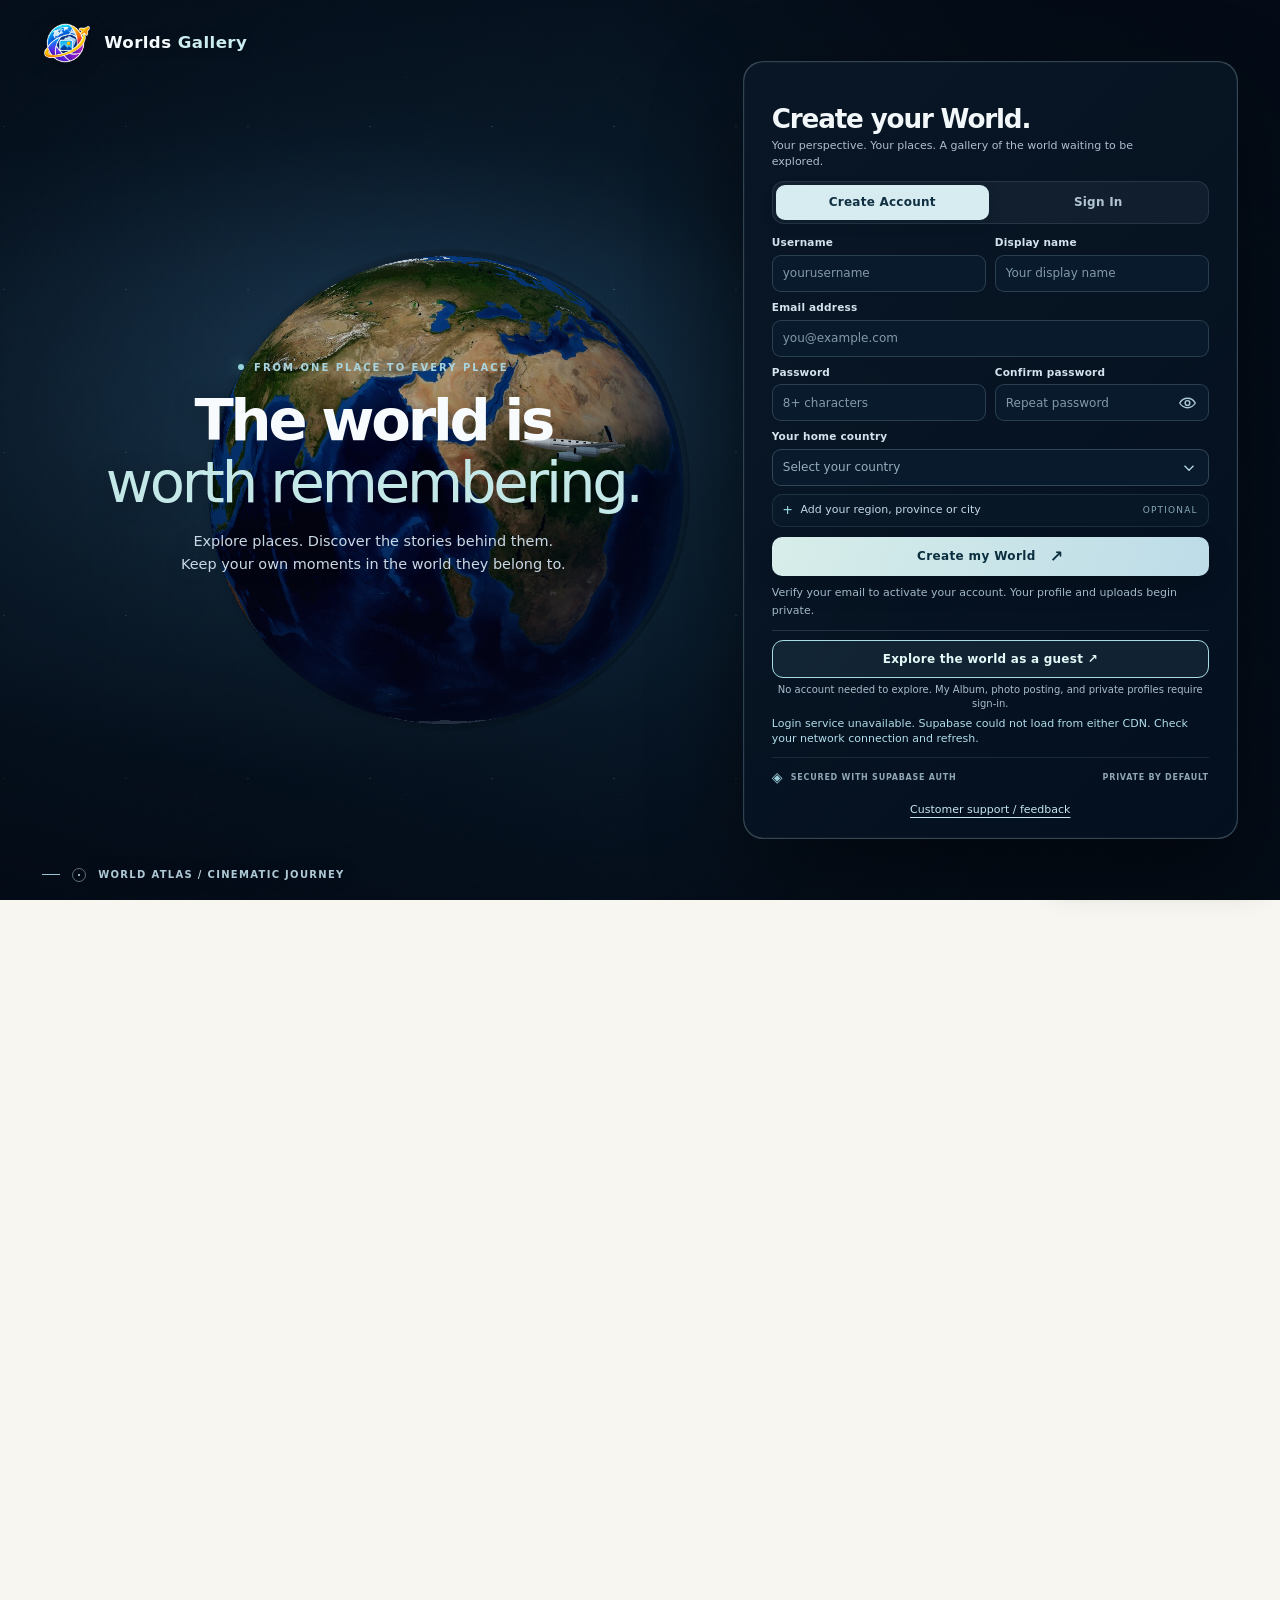
==== commit 0cebc34e: "V1: sync local Worlds Gallery website updates" ====
--- a/index.html
+++ b/index.html
@@ -25,6 +25,8 @@
 <link rel="stylesheet" href="wg_discovery.css?v=20261110-beta1">
 <link rel="stylesheet" href="wg_interaction_polish.css?v=20261110-v2235">
 <link rel="stylesheet" href="wg_album.css?v=20261110-v2244">
+<link rel="stylesheet" href="wg_v1_stability.css?v=20261111-v2249">
+<link rel="stylesheet" href="wg_auth_fit_v2253.css?v=20261111-v2253">
 </head>
 <body class="portal-locked">
 <!-- Worlds Gallery V5: immersive country entry. Globe is the ONLY initial screen. -->
@@ -80,7 +82,6 @@
       <p class="hero-subtitle">A thoughtful gallery for ordinary moments and extraordinary feelings. Explore memories, journeys, and dreams through the people who lived them.</p>
       <div class="hero-actions"><button type="button" class="button button-primary" data-open-upload>Tell your story <span>↗</span></button></div>
       <div class="hero-trust"><span class="hero-spark">✧</span> From anywhere in the world. Always free to explore.</div>
-      <div class="mini-stats"><div><b id="statStories">0</b><span>Your private posts</span></div><div><b id="statCountries">0</b><span>Places in your posts</span></div><div><b>249</b><span>Country directory</span></div></div>
     </div>
     <div class="globe-pane">
       <div class="globe-top"><div><span class="eyebrow small">YOUR WINDOW TO THE WORLD</span><div class="globe-title">Where would you like to go?</div></div><span class="live-pill"><i></i> Interactive globe</span></div>
@@ -112,7 +113,7 @@
         <label class="filter-field"><span>World region</span><select id="continentFilter" aria-label="Filter by world region"><option value="">All world regions</option><option>Africa</option><option>Americas</option><option>Asia</option><option>Europe</option><option>Oceania</option><option>Antarctic</option></select></label>
         <label class="filter-field"><span>Country or territory</span><select id="countryFilter" aria-label="Filter by country"><option value="">All countries</option></select></label>
         <div class="filter-field"><span>State / province / region</span><button id="openRegion" type="button" class="filter-select-btn"><span id="regionLabel">All regions</span><span aria-hidden="true">▾</span></button></div>
-        <label class="filter-field sort"><span>Sort stories</span><select id="sortFilter" aria-label="Sort stories"><option value="new">Newest first</option><option value="hearts">Most loved</option><option value="title">Title A–Z</option></select></label>
+        <label class="filter-field sort"><span>Sort stories</span><select id="sortFilter" aria-label="Sort stories"><option value="new">Newest first</option><option value="hearts">Most loved</option><option value="title">Title A–Z</option><option value="mine">View mine only</option></select></label>
       </div>
       <div class="active-filters" id="activeFilters" hidden><div class="active-chips" id="themeChips"></div><button id="clearFilters" type="button" class="link-button">Clear all filters</button></div>
     </div>
@@ -207,7 +208,7 @@
 </dialog>
 <div class="toast" id="toast" role="status" aria-live="polite"></div>
 <script src="wg_post_policy.js?v=v2233-link-privacy-20261109"></script>
-<script src="data.js?v=v2234-original-only-20261109"></script><script src="world_geometry.js?v=b65c5365c640"></script><script src="ph_coastline.js?v=fe3b853d6dcc"></script><script src="ph_admin_geo.js?v=56699b9621e3"></script><script src="place_highlights.js?v=092981cd69b4"></script><script src="globe.js?v=0ea3b51f80da"></script><script src="app.js?v=v2234-original-only-20261109"></script><script src="timezones.js?v=1633b3a9ceba"></script><script src="portal.js?v=v2234-original-only-20261109"></script>
+<script src="data.js?v=v2234-original-only-20261109"></script><script src="world_geometry.js?v=b65c5365c640"></script><script src="ph_coastline.js?v=fe3b853d6dcc"></script><script src="ph_admin_geo.js?v=56699b9621e3"></script><script src="place_highlights.js?v=092981cd69b4"></script><script src="globe.js?v=0ea3b51f80da"></script><script src="app.js?v=20261111-v2249-stats-removed"></script><script src="timezones.js?v=1633b3a9ceba"></script><script src="portal.js?v=v2234-original-only-20261109"></script>
 <script src="assets/vendor/maplibre/maplibre-gl.js?v=45a9b07a9189"></script>
 <script src="wg_global_map.js?v=c46231b55e3a"></script>
 <script src="wg_world_knowledge.js?v=3ac5824820fe"></script>
@@ -220,9 +221,9 @@
 }
 </script>
 <script src="wg_locale.js?v=v2231-post-20261109"></script>
-<script src="wg_auth.js?v=20261111-logo-hotfix"></script>
+<script src="wg_auth.js?v=20261111-v2249-signup"></script>
 <script type="module" src="wg_cinematic.js?v=99a7ef27dd41"></script>
-<script src="wg_account.js?v=20261110-v2245-account-album"></script>
+<script src="wg_account.js?v=20261111-v2249-profile"></script>
 <script src="wg_view_state.js?v=v26"></script>
 <script src="wg_locale_country.js?v=v26"></script>
 <script src="wg_ui_icons.js?v=v26"></script>
@@ -232,6 +233,7 @@
 <script src="wg_discovery_data.js?v=20261110-v2236"></script>
 <script src="wg_discovery.js?v=20261110-v2240"></script>
 <script src="wg_interaction_polish.js?v=20261110-v2245-account-album"></script>
-<script src="wg_album.js?v=20261110-v2245-account-album"></script>
+<script src="wg_album.js?v=20261111-v2249-cover-options"></script>
+<script src="wg_v1_stability.js?v=20261111-v2249"></script>
 </body>
 </html>
--- a/styles.css
+++ b/styles.css
@@ -169,3 +169,9 @@
   .site-header .wg-beta-marquee-message{min-width:0;width:100%;white-space:normal;text-align:center}
   .site-header .wg-beta-marquee-message[aria-hidden=true]{display:none!important}
 }
+
+/* WG V2.24.7 offline patch: honest owner-only actions while public moderation is disabled. */
+.wg-post-menu-status{display:block;color:#466554;font:600 11px/1.4 system-ui,sans-serif;padding:8px 11px;border-bottom:1px solid #e2eae1;margin-bottom:3px}
+.wg-post-menu-options{min-width:210px;max-width:min(300px,calc(100vw - 32px));}
+.wg-post-menu-options button[data-post-prepare]{color:#346250}
+@media(max-width:420px){.wg-post-menu-options{min-width:190px;}}
--- a/wg_v1_stability.css
+++ b/wg_v1_stability.css
@@ -0,0 +1,158 @@
+/* Worlds Gallery V1 stabilization - scoped, reversible UI polish.
+ * Local only until separate production approval. Keep text accessible and form inputs >= 36px.
+ */
+@media (min-width:781px){
+  #wgAuthGate .wg-auth-frame{
+    max-width:1780px;gap:clamp(20px,3vw,52px);
+    padding:clamp(15px,2vh,27px) clamp(22px,3.3vw,62px);
+  }
+  #wgAuthGate .wg-auth-editorial{
+    height:calc(100dvh - clamp(30px,4vh,54px));min-height:0;
+    align-items:stretch;justify-content:space-between;
+  }
+  #wgAuthGate .wg-auth-brand{align-self:flex-start}
+  #wgAuthGate .wg-auth-intro{
+    width:100%;max-width:740px;align-self:center;text-align:center;
+    margin:auto 0;position:relative;z-index:2;
+  }
+  #wgAuthGate .wg-auth-kicker{justify-content:center}
+  #wgAuthGate .wg-auth-intro h1{
+    font-size:clamp(41px,4.5vw,74px);line-height:1.07;
+    margin:15px -2vw 17px;overflow-wrap:normal;
+  }
+  #wgAuthGate .wg-auth-intro p{margin-inline:auto;max-width:570px;line-height:1.55}
+  #wgAuthGate .wg-auth-flightline{align-self:flex-start}
+  #wgAuthGate .wg-auth-panel{
+    max-height:none;overflow:visible;
+    padding:clamp(16px,2.2vh,26px) clamp(18px,2.3vw,28px);
+    border-radius:20px;
+  }
+  #wgAuthGate .wg-auth-panel-copy{margin:10px 0 11px}
+  #wgAuthGate .wg-auth-panel-copy h2{font-size:clamp(26px,2.05vw,32px);margin-bottom:4px}
+  #wgAuthGate .wg-auth-panel-copy p{font-size:11px;line-height:1.45}
+  #wgAuthGate .wg-auth-tabs{margin:0 0 11px;padding:3px;gap:3px}
+  #wgAuthGate .wg-auth-tabs button{padding:9px 8px;font-size:12px;min-height:35px}
+  #wgAuthGate .wg-auth-form{gap:8px}
+  #wgAuthGate .wg-auth-form-row{gap:9px}
+  #wgAuthGate .wg-auth-form label{gap:4px;font-size:10.5px}
+  #wgAuthGate .wg-auth-form input:not([type=checkbox]),
+  #wgAuthGate .wg-auth-form select,
+  #wgAuthGate .wg-country-trigger{height:37px;min-height:37px;padding:7px 10px;font-size:12px}
+  #wgAuthGate .wg-password-toggle{width:32px;height:31px}
+  #wgAuthGate .wg-auth-primary{min-height:39px;padding:9px 13px;margin-top:2px}
+  #wgAuthGate .wg-auth-location-more summary{padding:7px 10px}
+  #wgAuthGate .wg-auth-location-fields{gap:7px;padding:4px 9px 10px}
+  #wgAuthGate .wg-guest-explore-actions{margin-top:10px;padding:9px 0 2px}
+  #wgAuthGate .wg-guest-explore-actions button{min-height:38px;padding:8px 10px}
+  #wgAuthGate .wg-guest-explore-actions p{line-height:1.35;margin-top:5px;font-size:10px}
+  #wgAuthGate .wg-auth-panel-footer{margin-top:10px;padding-top:9px;font-size:8px}
+  #wgAuthGate .wg-auth-status{margin:5px 0 0;min-height:0;line-height:1.35}
+  #wgAuthGate .wg-auth-status:empty{display:none}
+}
+@media (min-width:781px) and (max-height:680px){
+  /* Very short windows need a safe fallback; never clip required form fields. */
+  #wgAuthGate .wg-auth-panel{max-height:calc(100dvh - 18px);overflow-y:auto}
+  #wgAuthGate .wg-auth-editorial{height:calc(100dvh - 18px)}
+}
+@media (max-width:780px){
+  #wgAuthGate .wg-auth-intro{text-align:center;width:100%;max-width:100%}
+  #wgAuthGate .wg-auth-kicker{justify-content:center}
+  #wgAuthGate .wg-auth-intro p{margin-inline:auto}
+  #wgAuthGate .wg-auth-panel{padding:clamp(15px,3.5vw,24px)}
+  #wgAuthGate .wg-auth-panel-copy{margin:12px 0}
+  #wgAuthGate .wg-auth-tabs{margin-bottom:12px}
+  #wgAuthGate .wg-auth-form{gap:10px}
+  #wgAuthGate .wg-guest-explore-actions{margin-top:12px}
+}
+/* Smaller, calmer Mood Compass controls without losing comfortable tap size. */
+#wg-discovery .wg-dsc-heading{margin-bottom:15px}
+#wg-discovery .wg-dsc-heading h2{font-size:clamp(24px,2.65vw,34px)}
+#wg-discovery .wg-dsc-heading p{font-size:12.5px;line-height:1.55}
+#wg-discovery .wg-dsc-tab{padding:11px 15px}
+#wg-discovery .wg-dsc-tab strong{font-size:13px}
+#wg-discovery .wg-dsc-tab span{font-size:11px}
+#wg-discovery .wg-dsc-place-visual .wg-dsc-picture{aspect-ratio:auto;height:clamp(220px,24vw,355px);min-height:0}
+@media(max-width:780px){#wg-discovery .wg-dsc-place-visual .wg-dsc-picture{height:clamp(205px,54vw,310px)}}
+#wg-discovery{padding-block:clamp(35px,4.5vw,54px)}
+#wg-discovery .wg-dsc-panel{padding:clamp(15px,1.8vw,25px)}
+#wg-discovery .wg-dsc-panel-intro h3{font-size:clamp(20px,2vw,26px)}
+#wg-discovery .wg-dsc-panel-intro p{margin-bottom:13px;font-size:12.5px}
+#wg-discovery .wg-dsc-moods{gap:8px;margin:6px 0 18px}
+#wg-discovery .wg-dsc-mood{min-height:62px;gap:4px;padding:7px 6px;font-size:11.5px;border-radius:11px}
+#wg-discovery .wg-dsc-mood-icon svg{width:21px;height:21px}
+#wg-discovery .wg-dsc-place-copy h4{font-size:clamp(23px,2.5vw,33px)}
+#wg-discovery .wg-dsc-place-desc{font-size:14px;line-height:1.55}
+#wg-discovery .wg-dsc-fact{font-size:12px;padding:10px 12px}
+#wg-discovery .wg-dsc-picture:has(img:not([hidden])){cursor:zoom-in}
+#wg-discovery .wg-dsc-picture:focus-visible{outline:3px solid #308566;outline-offset:3px}
+@media(max-width:660px){
+  #wg-discovery .wg-dsc-mood{min-height:60px}
+  #wg-discovery .wg-dsc-moods{grid-template-columns:repeat(3,minmax(0,1fr))}
+}
+@media(max-width:370px){#wg-discovery .wg-dsc-moods{grid-template-columns:repeat(2,minmax(0,1fr))}}
+/* Compact account, settings, privacy and profile pages. Readable, not oversized. */
+#wgAccountDrawer{padding:14px clamp(12px,3vw,36px) 28px!important}
+#wgAccountDrawer .wg-ac-header{max-width:940px;min-height:42px!important;margin-bottom:10px!important;padding-bottom:8px!important}
+#wgAccountDrawer .wg-ac-content{
+  width:min(100%,790px);padding:clamp(16px,2.1vw,27px);
+  margin:9px auto 0;border-radius:17px;
+}
+#wgAccountDrawer .wg-ac-page-head{gap:10px;margin-bottom:7px}
+#wgAccountDrawer .wg-ac-page-head h2{font-size:clamp(23px,2.5vw,31px);letter-spacing:-.028em}
+#wgAccountDrawer .wg-ac-page-head p{font-size:11.5px;line-height:1.5}
+#wgAccountDrawer .wg-ac-form{max-width:720px;padding:9px 0 0;gap:11px}
+#wgAccountDrawer .wg-ac-form label{font-size:11.5px;gap:4px}
+#wgAccountDrawer .wg-ac-form input:not([type=checkbox]),
+#wgAccountDrawer .wg-ac-form textarea,
+#wgAccountDrawer .wg-ac-form select,
+#wgAccountDrawer .wg-ac-country-picker,
+#wgAccountDrawer .wg-ac-select-trigger{font-size:12px!important;min-height:39px!important;padding:7px 10px!important}
+#wgAccountDrawer .wg-ac-form textarea{min-height:110px!important}
+#wgAccountDrawer .wg-ac-form small{font-size:10px;line-height:1.4}
+#wgAccountDrawer .wg-ac-form .wg-ac-switch{gap:9px!important;line-height:1.35!important}
+#wgAccountDrawer .wg-ac-form .wg-ac-switch input[type=checkbox]{width:16px;height:16px;margin-top:1px;flex:0 0 16px}
+#wgAccountDrawer .wg-ac-section-label{font-size:10px;margin-top:5px;padding-top:9px}
+#wgAccountDrawer .wg-ac-muted{font-size:10.5px;line-height:1.45}
+#wgAccountDrawer .wg-ac-save{min-height:40px;margin-top:2px}
+#wgAccountDrawer .wg-v2232-settings-section{padding-block:8px!important}
+#wgAccountDrawer .wg-v2232-settings-section .wg-ac-section-label{margin-bottom:8px!important}
+#wgAccountDrawer .wg-v2232-settings-switches{gap:8px!important}
+#wgAccountDrawer .wg-v2232-settings-grid{gap:10px!important}
+#wgAccountDrawer .wg-v2232-privacy-note{padding:9px 11px;font-size:10.5px;line-height:1.4}
+@media(max-width:680px){#wgAccountDrawer .wg-ac-content{padding:16px 13px;margin-top:6px}#wgAccountDrawer .wg-ac-two{gap:10px}}
+/* Album book: cover cannot appear over the reversing page shuffle. */
+#wgAlbumPage.wg-album-closing .wg-album-anim-front{
+  animation:wg-v2249-cover-last .14s 1.50s cubic-bezier(.25,.6,.4,1) both!important;
+}
+@keyframes wg-v2249-cover-last{
+  0%{transform:rotateY(-177deg);opacity:0;visibility:hidden}
+  42%{transform:rotateY(-148deg);opacity:0;visibility:hidden}
+  42.01%{visibility:visible}
+  100%{transform:rotateY(0);opacity:1;visibility:visible}
+}
+/* Make the additional SVG covers genuinely minimalist. Keep original art unchanged. */
+#wgAlbumPage .wg-v1-minimal-cover .wg-album-strap,
+#wgAlbumPage .wg-v1-minimal-cover .wg-album-corner-top,
+#wgAlbumPage .wg-v1-minimal-cover .wg-album-corner-bottom,
+#wgAlbumPage .wg-v1-minimal-cover .wg-album-compass{display:none}
+#wgAlbumPage .wg-v1-minimal-cover.wg-album-book{border:3px solid #697b73;background:#d8ded6}
+#wgAlbumPage .wg-v1-minimal-cover .wg-album-spine{background:linear-gradient(90deg,#1e312b91,#829c916b 57%,transparent)}
+#wgAlbumPage .wg-v1-minimal-cover .wg-album-front-frame{
+  inset:4% 5% 5% 14%;border:1px solid #ffffff8a;outline:none;
+  background:linear-gradient(180deg,#101e2938,#152b3425 42%,#141e2626);
+}
+#wgAlbumPage .wg-v1-minimal-cover .wg-album-front-title{font:500 clamp(23px,2.5vw,33px)/1.2 system-ui,sans-serif;color:#fff;letter-spacing:.02em;padding-top:65%;text-shadow:0 2px 9px #18272588}
+#wgAlbumPage .wg-v1-minimal-cover .wg-album-front-subtitle{color:#fff;font-size:8px;text-shadow:0 1px 6px #18272590}
+/* Large photo preview for licensed Mood Compass pictures. */
+#wgV1MoodLightbox{
+  width:min(1020px,calc(100vw - 28px));max-width:none;max-height:calc(100dvh - 24px);
+  padding:15px;border:1px solid #d3e1d6;border-radius:17px;background:#f8fbf7;
+  color:#1e4236;box-shadow:0 22px 70px #06150fa6;
+}
+#wgV1MoodLightbox::backdrop{background:#03120dcc;backdrop-filter:blur(6px)}
+#wgV1MoodLightbox .wg-v1-zoom-head{display:flex;align-items:center;justify-content:space-between;gap:18px;margin-bottom:9px}
+#wgV1MoodLightbox .wg-v1-zoom-head strong{font:700 13px/1.4 system-ui,sans-serif}
+#wgV1MoodLightbox .wg-v1-zoom-close{border:1px solid #c7dbcf;background:#fff;border-radius:8px;min-height:36px;padding:7px 14px;color:#204f3a;cursor:pointer}
+#wgV1MoodLightbox img{display:block;margin:auto;max-width:100%;max-height:calc(100dvh - 134px);height:auto;width:auto;object-fit:contain;border-radius:9px}
+#wgV1MoodLightbox .wg-v1-zoom-caption{margin:10px 3px 0;font:400 11px/1.4 system-ui,sans-serif;color:#5c7768}
+@media(prefers-reduced-motion:reduce){#wgAlbumPage.wg-album-closing .wg-album-anim-front{animation:none!important}}
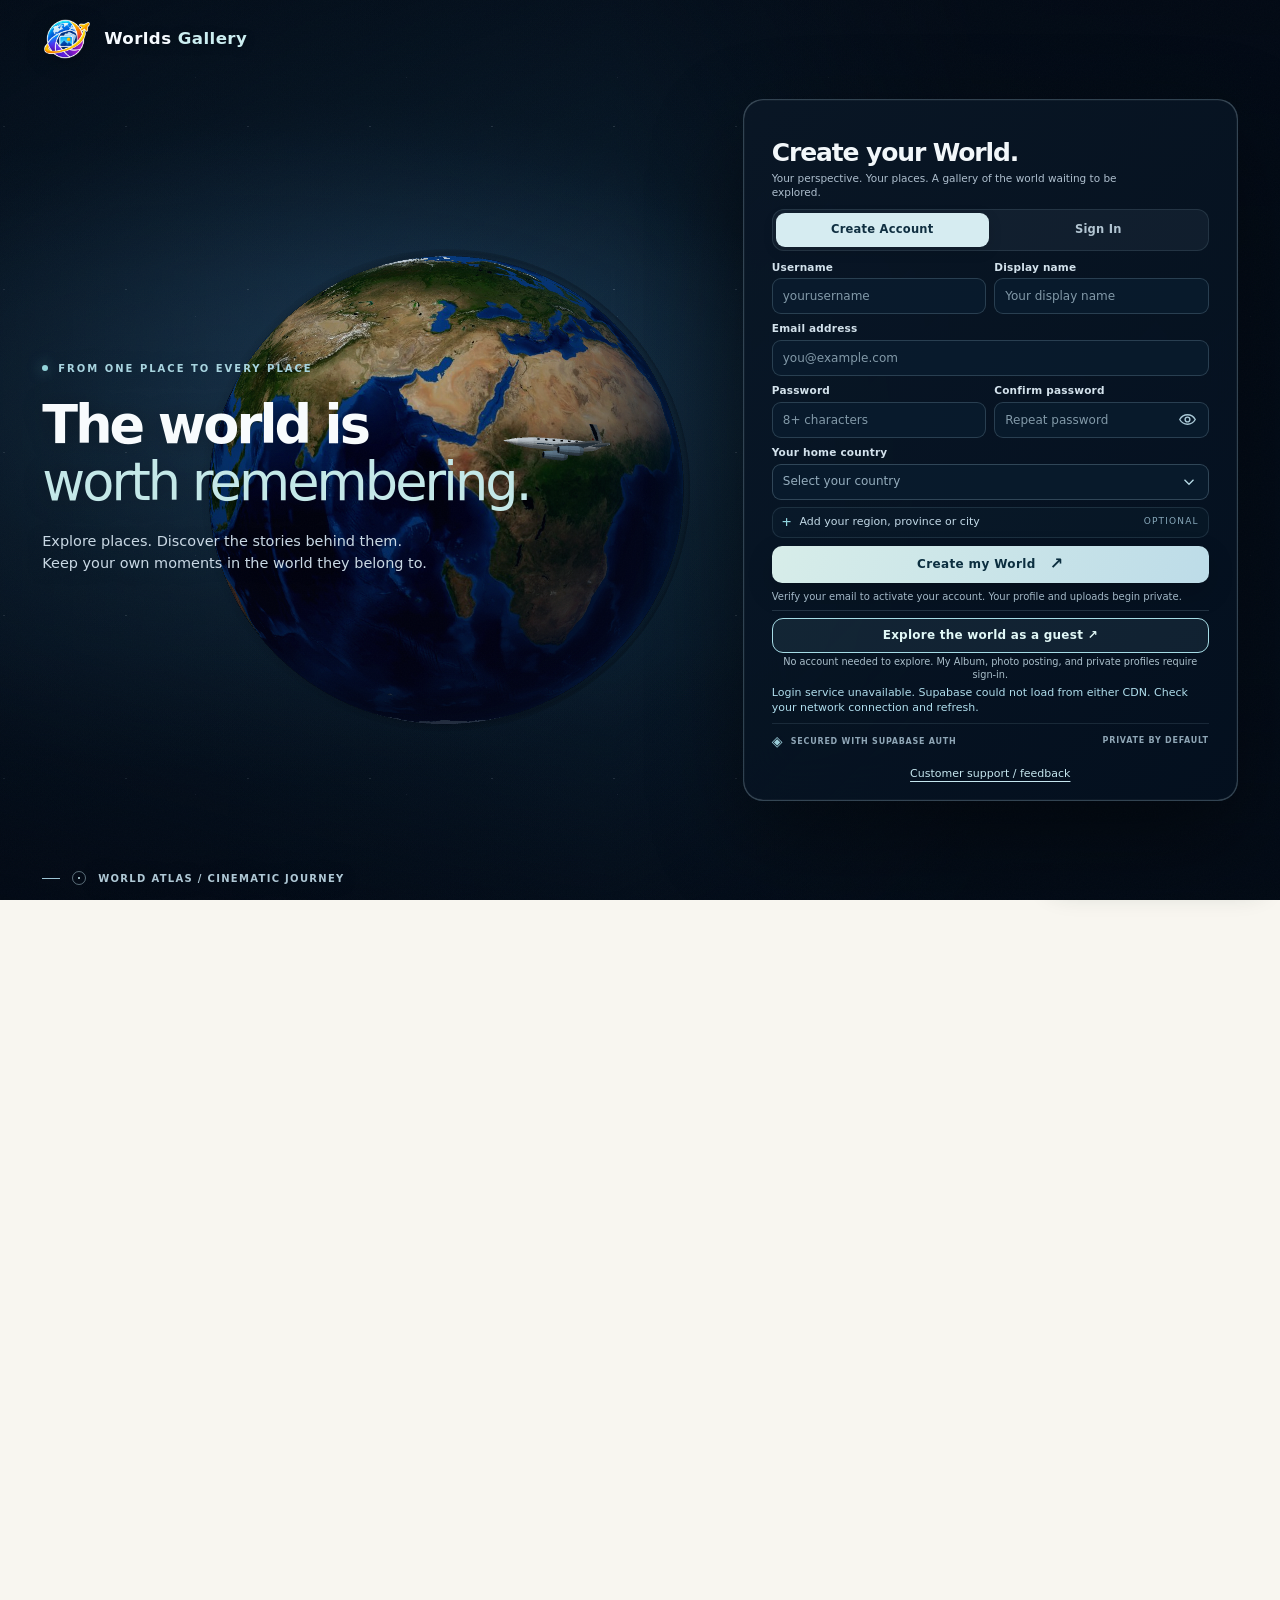
==== commit 577bb154: "Fix guest support contrast and prevent dropdown page jumps" ====
--- a/index.html
+++ b/index.html
@@ -25,7 +25,7 @@
 <link rel="stylesheet" href="wg_discovery.css?v=20261110-beta1">
 <link rel="stylesheet" href="wg_interaction_polish.css?v=20261110-v2235">
 <link rel="stylesheet" href="wg_album.css?v=20261110-v2244">
-<link rel="stylesheet" href="wg_v1_stability.css?v=20261111-v2249">
+<link rel="stylesheet" href="wg_v1_stability.css?v=20261112-guest-support-dropdown">
 <link rel="stylesheet" href="wg_auth_fit_v2253.css?v=20261111-v2253">
 </head>
 <body class="portal-locked">
@@ -221,9 +221,9 @@
 }
 </script>
 <script src="wg_locale.js?v=v2231-post-20261109"></script>
-<script src="wg_auth.js?v=20261111-v2249-signup"></script>
+<script src="wg_auth.js?v=20261112-guest-support-dropdown"></script>
 <script type="module" src="wg_cinematic.js?v=99a7ef27dd41"></script>
-<script src="wg_account.js?v=20261111-v2249-profile"></script>
+<script src="wg_account.js?v=20261112-guest-support-dropdown"></script>
 <script src="wg_view_state.js?v=v26"></script>
 <script src="wg_locale_country.js?v=v26"></script>
 <script src="wg_ui_icons.js?v=v26"></script>
--- a/wg_v1_stability.css
+++ b/wg_v1_stability.css
@@ -156,3 +156,37 @@
 #wgV1MoodLightbox img{display:block;margin:auto;max-width:100%;max-height:calc(100dvh - 134px);height:auto;width:auto;object-fit:contain;border-radius:9px}
 #wgV1MoodLightbox .wg-v1-zoom-caption{margin:10px 3px 0;font:400 11px/1.4 system-ui,sans-serif;color:#5c7768}
 @media(prefers-reduced-motion:reduce){#wgAlbumPage.wg-album-closing .wg-album-anim-front{animation:none!important}}
+
+/* WG_V1_GUEST_SUPPORT_DROPDOWN_ANCHOR_20261112 */
+/* Guest letter is cream: always render labels and help text in readable ink. */
+#wgAccountDrawer.wg-ac-outside .wg-v28-letter-paper{transform:none!important;color:#163a46!important}
+#wgAccountDrawer.wg-ac-outside .wg-v28-letter-paper label,
+#wgAccountDrawer.wg-ac-outside .wg-v28-letter-paper .wg-ac-muted,
+#wgAccountDrawer.wg-ac-outside .wg-v28-letter-paper small{color:#284753!important;opacity:1!important}
+#wgAccountDrawer.wg-ac-outside .wg-v28-letter-paper input:not([type=checkbox]),
+#wgAccountDrawer.wg-ac-outside .wg-v28-letter-paper textarea,
+#wgAccountDrawer.wg-ac-outside .wg-v28-letter-paper select:not(.wg-ac-native-select),
+#wgAccountDrawer.wg-ac-outside .wg-v28-letter-paper .wg-ac-select-trigger{background:#fffefa!important;color:#173646!important;border:1.5px solid #8299a4!important;box-shadow:0 1px 3px rgba(8,37,48,.07)!important}
+#wgAccountDrawer.wg-ac-outside .wg-v28-letter-paper input::placeholder,
+#wgAccountDrawer.wg-ac-outside .wg-v28-letter-paper textarea::placeholder{color:#59727b!important;opacity:1!important}
+#wgAccountDrawer.wg-ac-outside .wg-v28-letter-paper input:focus-visible,
+#wgAccountDrawer.wg-ac-outside .wg-v28-letter-paper textarea:focus-visible,
+#wgAccountDrawer.wg-ac-outside .wg-v28-letter-paper .wg-ac-select-trigger:focus-visible{outline:3px solid #216f80!important;outline-offset:2px!important}
+#wgAccountDrawer.wg-ac-outside .wg-v28-letter-paper .wg-ac-select-popup{background:#fffef7!important;border:1px solid #8ca6ad!important;box-shadow:0 12px 30px rgba(6,32,45,.19)!important}
+#wgAccountDrawer.wg-ac-outside .wg-v28-letter-paper .wg-ac-select-popup button{color:#173a47!important}
+#wgAccountDrawer.wg-ac-outside .wg-v28-letter-paper .wg-ac-select-popup button:hover,
+#wgAccountDrawer.wg-ac-outside .wg-v28-letter-paper .wg-ac-select-popup button:focus-visible,
+#wgAccountDrawer.wg-ac-outside .wg-v28-letter-paper .wg-ac-select-popup button[aria-selected=true]{background:#dceff0!important;color:#103b48!important}
+#wgAccountDrawer.wg-ac-outside .wg-v28-letter-paper .wg-ac-save{background:#15485a!important;color:#fff!important;font-size:14px!important;box-shadow:none!important}
+#wgAccountDrawer.wg-ac-outside .wg-v28-letter-paper .wg-ac-save:hover:not(:disabled){background:#1f6073!important}
+#wgAccountDrawer.wg-ac-outside .wg-v28-letter-paper .wg-ac-save:disabled{color:#294654!important;background:#bad2d9!important}
+/* Overlay the menu; no form reflow or forced scrolling. */
+#wgAccountDrawer .wg-ac-select-wrap{position:relative!important}
+#wgAccountDrawer .wg-ac-select-wrap.wg-ac-select-open{z-index:80!important}
+#wgAccountDrawer .wg-ac-form label.wg-ac-picker-active{z-index:130!important}
+#wgAccountDrawer .wg-ac-select-popup{position:absolute!important;top:calc(100% + 5px)!important;bottom:auto!important;left:0!important;right:0!important;width:100%!important;margin:0!important;z-index:85!important;max-height:220px;overscroll-behavior:contain}
+#wgAccountDrawer .wg-ac-select-wrap.wg-ac-drop-up .wg-ac-select-popup{top:auto!important;bottom:calc(100% + 5px)!important}
+#wgAccountDrawer .wg-ac-form label:has(> .wg-ac-country-popup){z-index:65}
+#wgAccountDrawer .wg-ac-country-popup{position:absolute!important;top:calc(100% + 5px)!important;bottom:auto!important;left:0!important;right:0!important;width:100%!important;margin:0!important;z-index:85!important;overscroll-behavior:contain}
+#wgAccountDrawer .wg-ac-country-popup.wg-ac-drop-up{top:auto!important;bottom:calc(100% + 5px)!important}
+@media(max-width:620px){#wgAccountDrawer.wg-ac-outside .wg-v28-letter-paper{padding:18px 15px!important}#wgAccountDrawer.wg-ac-outside .wg-v28-letter-paper .wg-ac-two{grid-template-columns:minmax(0,1fr)!important}}
--- a/wg_auth_fit_v2253.css
+++ b/wg_auth_fit_v2253.css
@@ -0,0 +1,138 @@
+/* Worlds Gallery V2.25.3: auth layout correction.
+   Left-aligned story copy shares the brand's starting edge; the story block
+   stays vertically centered. Create Account fits ordinary desktop heights.
+   The form and optional fields remain accessible; short windows may scroll.
+*/
+@media (min-width: 781px) {
+  #wgAuthGate .wg-auth-frame {
+    min-height: 100dvh;
+    height: 100dvh;
+    padding-block: clamp(10px, 1.6dvh, 20px);
+    align-items: center;
+  }
+  #wgAuthGate .wg-auth-editorial {
+    height: 100%;
+    min-height: 0;
+    align-items: flex-start;
+    justify-content: space-between;
+  }
+  #wgAuthGate .wg-auth-brand,
+  #wgAuthGate .wg-auth-intro,
+  #wgAuthGate .wg-auth-flightline {
+    align-self: flex-start;
+  }
+  #wgAuthGate .wg-auth-intro {
+    width: 100%;
+    max-width: 760px;
+    margin: auto 0;
+    padding: 0;
+    text-align: left;
+    transform: none;
+  }
+  #wgAuthGate .wg-auth-kicker { justify-content: flex-start; }
+  #wgAuthGate .wg-auth-intro h1 {
+    margin: clamp(12px, 2.4dvh, 22px) 0 clamp(12px, 2.3dvh, 20px);
+    font-size: clamp(36px, 4.1vw, 72px);
+    line-height: 1.07;
+    overflow-wrap: normal;
+  }
+  #wgAuthGate .wg-auth-intro p {
+    margin: 0;
+    max-width: 590px;
+    text-align: left;
+    line-height: 1.53;
+  }
+  /* A signup panel is content-sized, never a separate scroll-box on normal desktops. */
+  #wgAuthGate .wg-auth-panel {
+    width: 100%;
+    max-height: none;
+    overflow: visible;
+    padding: clamp(13px, 2dvh, 20px) clamp(17px, 2.25vw, 28px);
+  }
+  #wgAuthGate .wg-auth-panel-copy { margin: 8px 0 9px; }
+  #wgAuthGate .wg-auth-panel-copy h2 {
+    font-size: clamp(25px, 1.9vw, 31px);
+    line-height: 1.09;
+    margin-bottom: 4px;
+  }
+  #wgAuthGate .wg-auth-panel-copy p { font-size: 10.5px; line-height: 1.38; }
+  #wgAuthGate .wg-auth-tabs { margin-bottom: 9px; padding: 3px; gap: 3px; }
+  #wgAuthGate .wg-auth-tabs button {
+    min-height: 34px;
+    padding: 8px;
+    font-size: 11.5px;
+  }
+  #wgAuthGate .wg-auth-form { gap: 7px; }
+  #wgAuthGate .wg-auth-form-row { gap: 8px; }
+  #wgAuthGate .wg-auth-form label { gap: 3px; font-size: 10.5px; }
+  #wgAuthGate .wg-auth-form input:not([type=checkbox]),
+  #wgAuthGate .wg-auth-form select,
+  #wgAuthGate .wg-country-trigger {
+    height: 36px;
+    min-height: 36px;
+    padding: 7px 10px;
+    font-size: 12px;
+  }
+  #wgAuthGate .wg-password-toggle { width: 32px; height: 30px; }
+  #wgAuthGate .wg-auth-location-more summary { min-height: 29px; padding: 6px 9px; }
+  #wgAuthGate .wg-auth-location-fields {
+    display: grid;
+    grid-template-columns: repeat(3, minmax(0, 1fr));
+    gap: 7px;
+    padding: 6px 9px 9px;
+  }
+  #wgAuthGate .wg-auth-location-fields label { min-width: 0; }
+  #wgAuthGate .wg-auth-primary {
+    min-height: 37px;
+    margin-top: 1px;
+    padding: 8px 12px;
+  }
+  #wgAuthGate .wg-auth-note { font-size: 10px; line-height: 1.36; }
+  #wgAuthGate .wg-guest-explore-actions {
+    margin-top: 7px;
+    padding: 7px 0 0;
+  }
+  #wgAuthGate .wg-guest-explore-actions button { min-height: 35px; padding: 7px 10px; }
+  #wgAuthGate .wg-guest-explore-actions p {
+    margin: 3px 0 0;
+    font-size: 9.75px;
+    line-height: 1.32;
+  }
+  #wgAuthGate .wg-auth-status { margin: 4px 0 0; min-height: 0; line-height: 1.36; }
+  #wgAuthGate .wg-auth-status:empty { display: none; }
+  #wgAuthGate .wg-auth-panel-footer { margin-top: 7px; padding-top: 7px; font-size: 8px; }
+}
+/* Use smaller but legible typography when OS scaling makes the effective
+   viewport short. Never cut off mandatory fields on very short screens. */
+@media (min-width: 781px) and (max-height: 710px) {
+  #wgAuthGate .wg-auth-frame { padding-block: 9px; }
+  #wgAuthGate .wg-auth-panel { padding-block: 11px; }
+  #wgAuthGate .wg-auth-panel-copy { margin: 5px 0 6px; }
+  #wgAuthGate .wg-auth-panel-copy h2 { font-size: 25px; }
+  #wgAuthGate .wg-auth-tabs { margin-bottom: 6px; }
+  #wgAuthGate .wg-auth-tabs button { min-height: 32px; padding: 7px; }
+  #wgAuthGate .wg-auth-form { gap: 5px; }
+  #wgAuthGate .wg-auth-form input:not([type=checkbox]),
+  #wgAuthGate .wg-auth-form select,
+  #wgAuthGate .wg-country-trigger { height: 35px; min-height: 35px; }
+  #wgAuthGate .wg-auth-location-more summary { padding-block: 5px; }
+  #wgAuthGate .wg-auth-intro h1 { font-size: clamp(34px, 3.75vw, 63px); }
+  #wgAuthGate .wg-auth-panel-footer { margin-top: 5px; padding-top: 5px; }
+}
+/* Explicit fallback: never clip expanded optional fields, validation messages,
+   zoomed text or short/landscape windows. Scroll the whole auth page, not a
+   nested panel; ordinary desktop viewports above fit without this fallback. */
+@media (min-width: 781px) and (max-height: 590px) {
+  #wgAuthGate { overflow-y: auto; }
+  #wgAuthGate .wg-auth-frame { height: auto; min-height: 100dvh; }
+  #wgAuthGate .wg-auth-editorial { min-height: 400px; }
+  #wgAuthGate .wg-auth-panel { max-height: none; overflow: visible; }
+}
+/* On phones the two-column design stacks. Keep content left-aligned like the
+   logo; allow the page to scroll rather than hide fields or shrink tap targets. */
+@media (max-width: 780px) {
+  #wgAuthGate .wg-auth-intro { width: 100%; text-align: left; margin: 14px 0 0; }
+  #wgAuthGate .wg-auth-kicker { justify-content: flex-start; }
+  #wgAuthGate .wg-auth-intro p { margin: 0; text-align: left; }
+  #wgAuthGate .wg-auth-panel { max-height: none; overflow: visible; }
+}
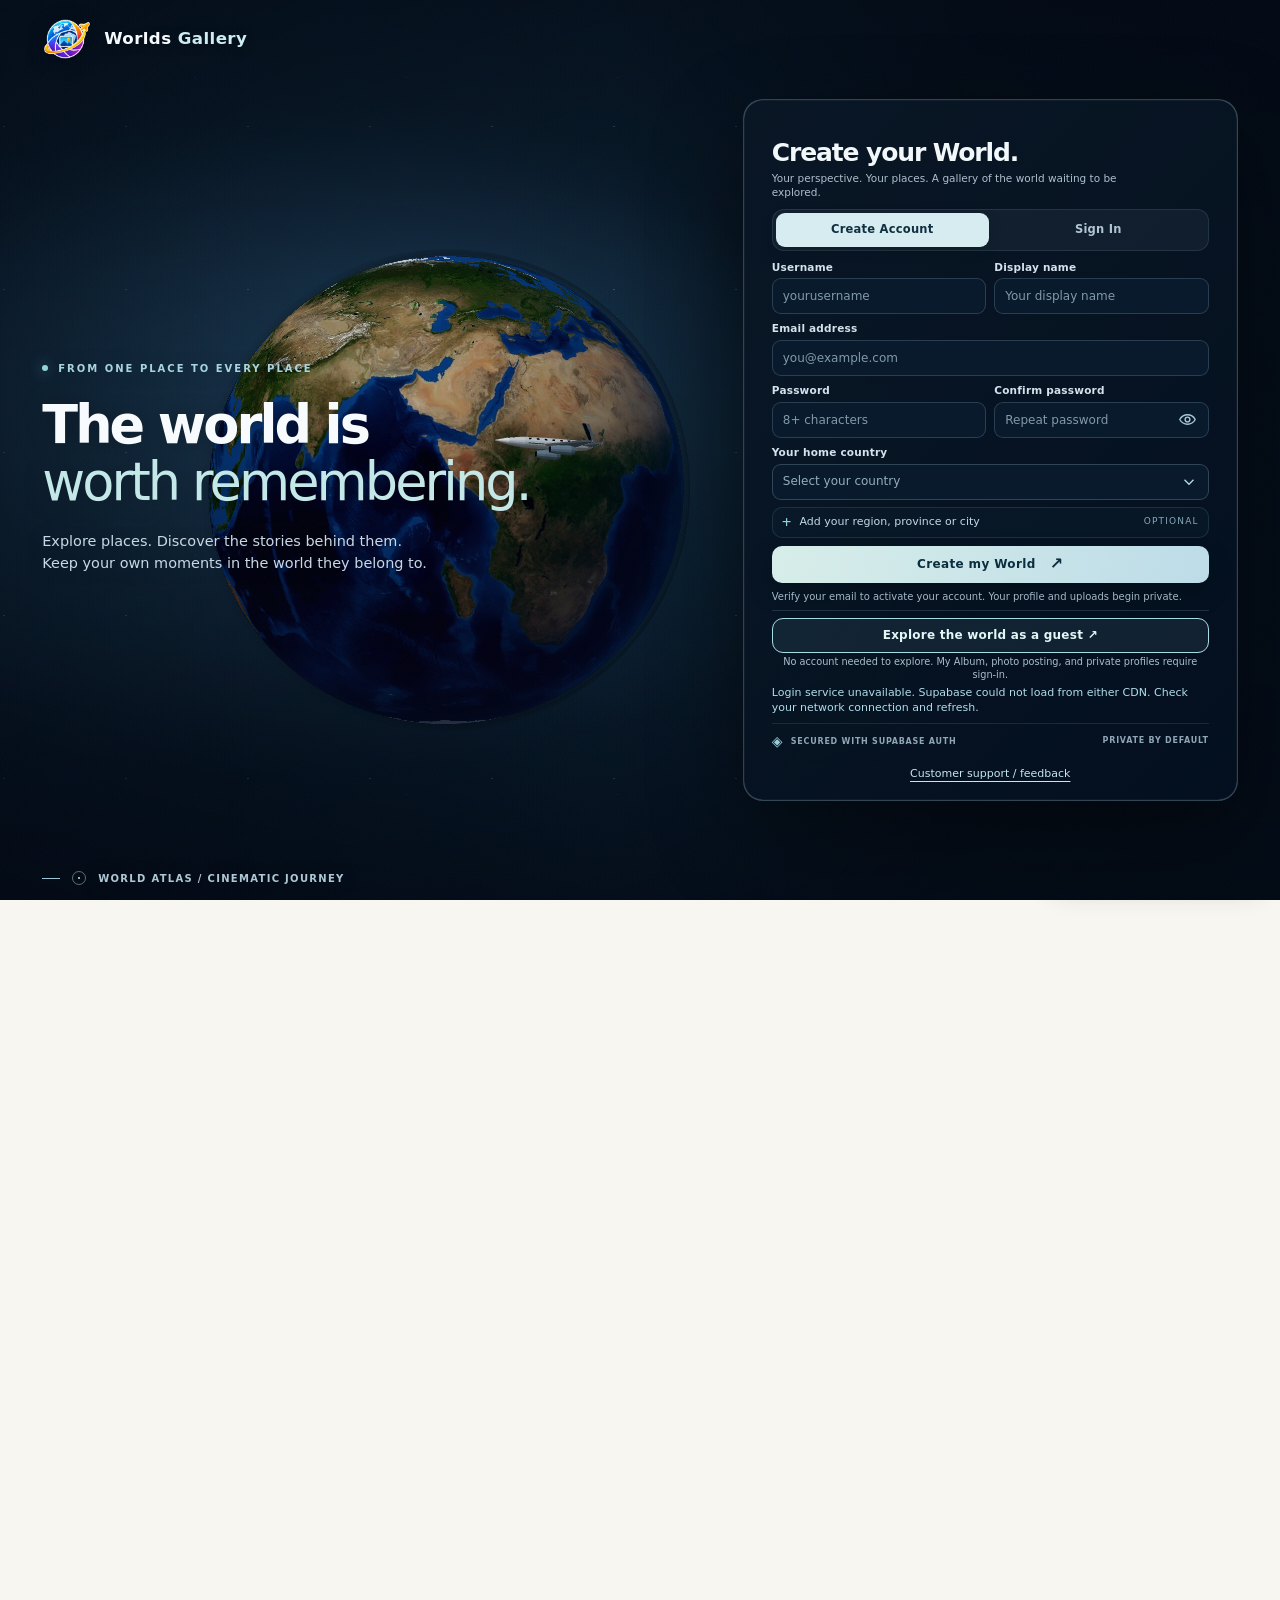
==== commit 7c5b8119: "V1: blend guest support form fields into letter paper" ====
--- a/index.html
+++ b/index.html
@@ -25,7 +25,7 @@
 <link rel="stylesheet" href="wg_discovery.css?v=20261110-beta1">
 <link rel="stylesheet" href="wg_interaction_polish.css?v=20261110-v2235">
 <link rel="stylesheet" href="wg_album.css?v=20261110-v2244">
-<link rel="stylesheet" href="wg_v1_stability.css?v=20261112-guest-support-dropdown">
+<link rel="stylesheet" href="wg_v1_stability.css?v=20261112-paper-transparent-v1">
 <link rel="stylesheet" href="wg_auth_fit_v2253.css?v=20261111-v2253">
 </head>
 <body class="portal-locked">
--- a/wg_v1_stability.css
+++ b/wg_v1_stability.css
@@ -190,3 +190,63 @@
 #wgAccountDrawer .wg-ac-country-popup{position:absolute!important;top:calc(100% + 5px)!important;bottom:auto!important;left:0!important;right:0!important;width:100%!important;margin:0!important;z-index:85!important;overscroll-behavior:contain}
 #wgAccountDrawer .wg-ac-country-popup.wg-ac-drop-up{top:auto!important;bottom:calc(100% + 5px)!important}
 @media(max-width:620px){#wgAccountDrawer.wg-ac-outside .wg-v28-letter-paper{padding:18px 15px!important}#wgAccountDrawer.wg-ac-outside .wg-v28-letter-paper .wg-ac-two{grid-template-columns:minmax(0,1fr)!important}}
+
+/* WG_V1_GUEST_SUPPORT_PAPER_TRANSPARENT_20261112
+   The guest's writing surface should feel like real lined paper, not nested white cards.
+   Scope: guest letter only. Existing post, profile, and signed-in styles are untouched. */
+#wgAccountDrawer.wg-ac-outside .wg-v28-letter-paper {
+  --wg-paper-ink:#294958;
+  --wg-paper-outline:#91a6aa;
+  --wg-paper-hover:rgba(255,253,245,.26);
+}
+#wgAccountDrawer.wg-ac-outside .wg-v28-letter-paper label,
+#wgAccountDrawer.wg-ac-outside .wg-v28-letter-paper .wg-ac-muted,
+#wgAccountDrawer.wg-ac-outside .wg-v28-letter-paper small {
+  color:var(--wg-paper-ink)!important;
+  opacity:1!important;
+}
+#wgAccountDrawer.wg-ac-outside .wg-v28-letter-paper input:not([type=checkbox]),
+#wgAccountDrawer.wg-ac-outside .wg-v28-letter-paper textarea,
+#wgAccountDrawer.wg-ac-outside .wg-v28-letter-paper .wg-ac-select-trigger {
+  background:transparent!important;
+  background-image:none!important;
+  color:#193d4a!important;
+  border:1.5px solid var(--wg-paper-outline)!important;
+  border-radius:12px!important;
+  box-shadow:none!important;
+  backdrop-filter:none!important;
+  -webkit-backdrop-filter:none!important;
+}
+#wgAccountDrawer.wg-ac-outside .wg-v28-letter-paper textarea {
+  min-height:200px!important;
+  line-height:1.58!important;
+  resize:vertical;
+}
+#wgAccountDrawer.wg-ac-outside .wg-v28-letter-paper input::placeholder,
+#wgAccountDrawer.wg-ac-outside .wg-v28-letter-paper textarea::placeholder {
+  color:#647b82!important;
+  opacity:1!important;
+}
+#wgAccountDrawer.wg-ac-outside .wg-v28-letter-paper input:focus-visible,
+#wgAccountDrawer.wg-ac-outside .wg-v28-letter-paper textarea:focus-visible,
+#wgAccountDrawer.wg-ac-outside .wg-v28-letter-paper .wg-ac-select-trigger:focus-visible {
+  background:var(--wg-paper-hover)!important;
+  outline:2px solid #34778b!important;
+  outline-offset:2px;
+}
+#wgAccountDrawer.wg-ac-outside .wg-v28-letter-paper .wg-ac-select-popup {
+  background:#fcf9f0!important;
+  border:1px solid var(--wg-paper-outline)!important;
+  box-shadow:0 12px 25px rgba(11,41,49,.17)!important;
+}
+#wgAccountDrawer.wg-ac-outside .wg-v28-letter-paper .wg-ac-select-popup button {
+  background:transparent!important;
+  color:#214855!important;
+}
+#wgAccountDrawer.wg-ac-outside .wg-v28-letter-paper .wg-ac-select-popup button:hover,
+#wgAccountDrawer.wg-ac-outside .wg-v28-letter-paper .wg-ac-select-popup button:focus-visible,
+#wgAccountDrawer.wg-ac-outside .wg-v28-letter-paper .wg-ac-select-popup button[aria-selected=true] {
+  background:#d8e9e7!important;
+  color:#143a47!important;
+}
+/* Preserve visible high-contrast Send letter button and anchored dropdowns. */
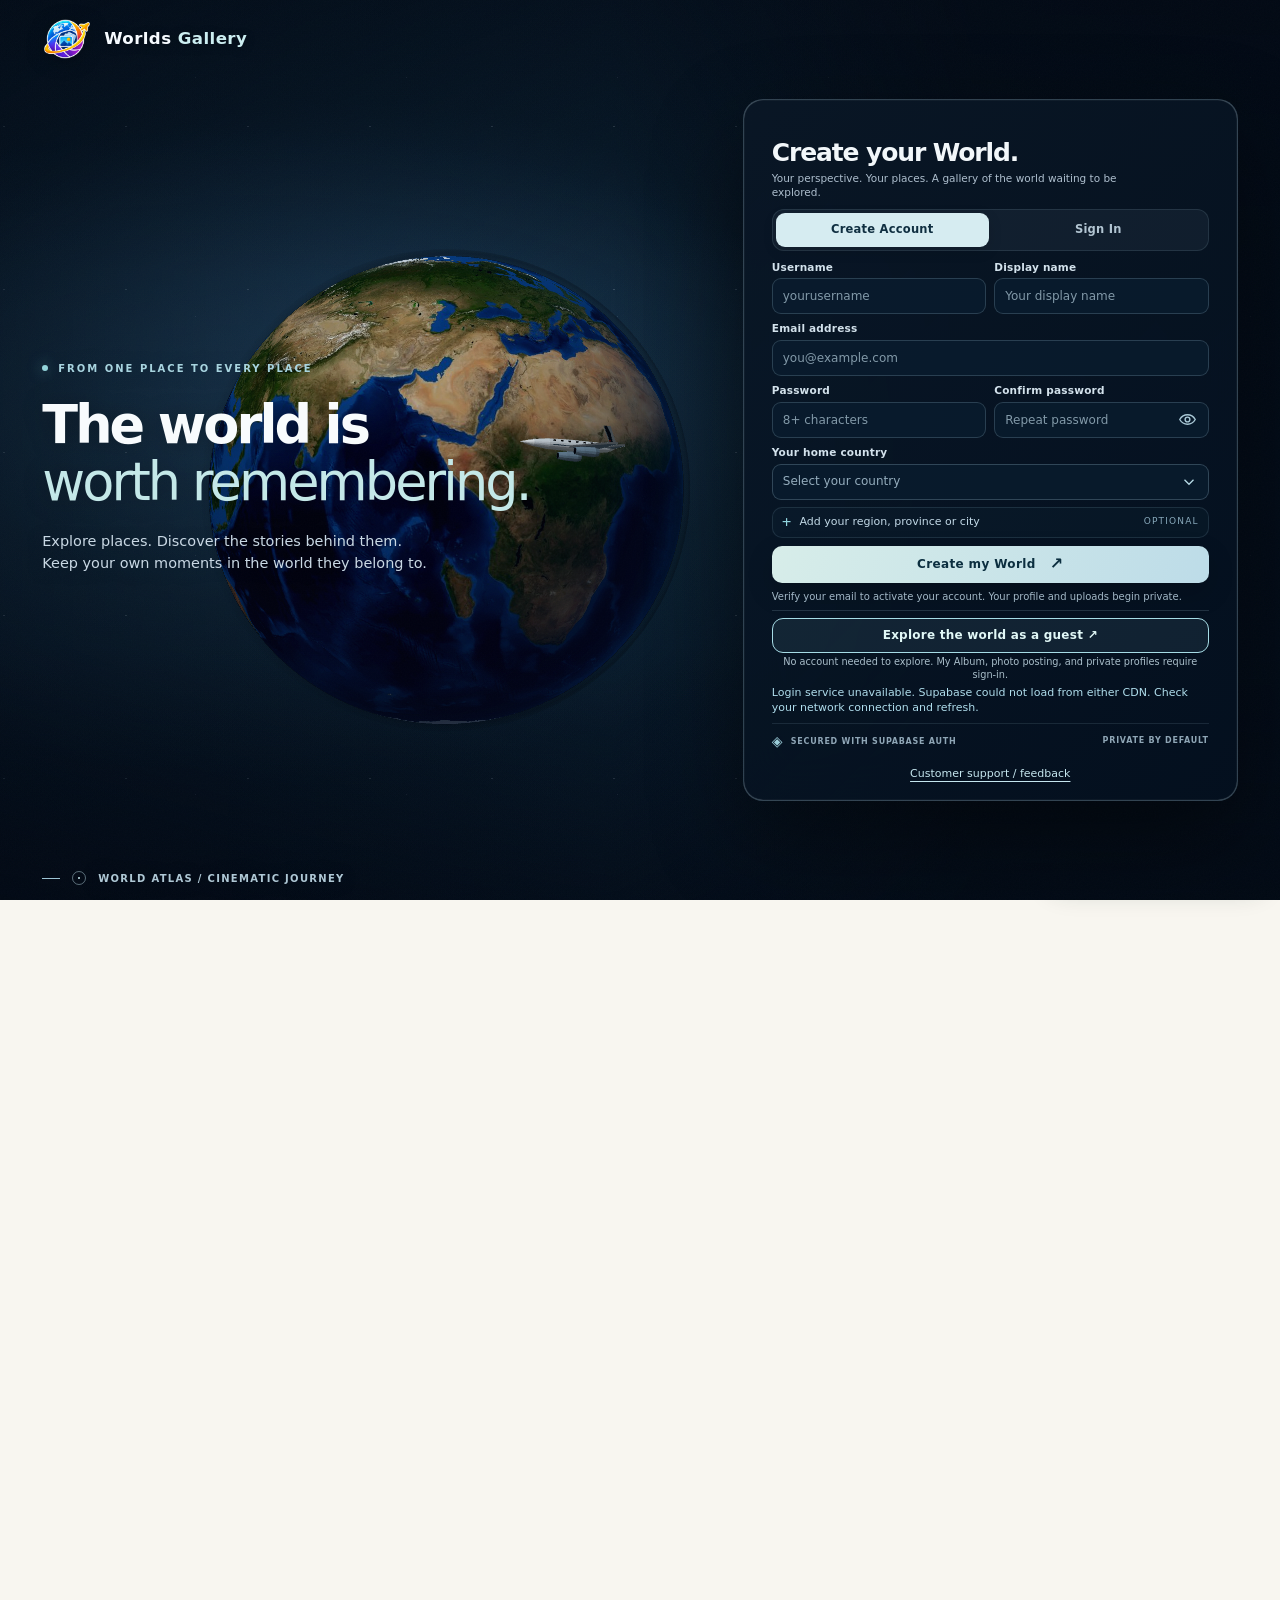
==== commit 2d2efa8f: "V1: align guest support form to actual ruled paper lines" ====
--- a/index.html
+++ b/index.html
@@ -25,7 +25,7 @@
 <link rel="stylesheet" href="wg_discovery.css?v=20261110-beta1">
 <link rel="stylesheet" href="wg_interaction_polish.css?v=20261110-v2235">
 <link rel="stylesheet" href="wg_album.css?v=20261110-v2244">
-<link rel="stylesheet" href="wg_v1_stability.css?v=20261112-paper-transparent-v1">
+<link rel="stylesheet" href="wg_v1_stability.css?v=20261112-ruled-letter-v6">
 <link rel="stylesheet" href="wg_auth_fit_v2253.css?v=20261111-v2253">
 </head>
 <body class="portal-locked">
@@ -223,7 +223,7 @@
 <script src="wg_locale.js?v=v2231-post-20261109"></script>
 <script src="wg_auth.js?v=20261112-guest-support-dropdown"></script>
 <script type="module" src="wg_cinematic.js?v=99a7ef27dd41"></script>
-<script src="wg_account.js?v=20261112-guest-support-dropdown"></script>
+<script src="wg_account.js?v=20261112-ruled-letter-v6"></script>
 <script src="wg_view_state.js?v=v26"></script>
 <script src="wg_locale_country.js?v=v26"></script>
 <script src="wg_ui_icons.js?v=v26"></script>
--- a/wg_v1_stability.css
+++ b/wg_v1_stability.css
@@ -250,3 +250,183 @@
   color:#143a47!important;
 }
 /* Preserve visible high-contrast Send letter button and anchored dropdowns. */
+
+/* WG_V1_GUEST_SUPPORT_SEAMLESS_LETTER_20261112 */
+/* Guest support form is one sheet of paper, not a stack of cards. */
+#wgAccountDrawer.wg-ac-outside #wgAcSupportForm.wg-v28-letter-paper input:not([type=checkbox]),
+#wgAccountDrawer.wg-ac-outside #wgAcSupportForm.wg-v28-letter-paper textarea,
+#wgAccountDrawer.wg-ac-outside #wgAcSupportForm.wg-v28-letter-paper .wg-ac-select-trigger {
+  background:transparent!important;
+  background-image:none!important;
+  color:#1c4350!important;
+  border:0!important;
+  border-bottom:1px solid rgba(55,95,107,.40)!important;
+  border-radius:0!important;
+  box-shadow:none!important;
+  backdrop-filter:none!important;
+  -webkit-backdrop-filter:none!important;
+  outline:0;
+}
+#wgAccountDrawer.wg-ac-outside #wgAcSupportForm.wg-v28-letter-paper input:not([type=checkbox]) {
+  padding-inline:6px!important;
+}
+#wgAccountDrawer.wg-ac-outside #wgAcSupportForm.wg-v28-letter-paper .wg-ac-select-trigger {
+  padding-inline:6px!important;
+}
+#wgAccountDrawer.wg-ac-outside #wgAcSupportForm.wg-v28-letter-paper textarea {
+  border-bottom:0!important;
+  min-height:210px!important;
+  padding:10px 8px!important;
+  line-height:1.65!important;
+  resize:vertical;
+}
+#wgAccountDrawer.wg-ac-outside #wgAcSupportForm.wg-v28-letter-paper input:not([type=checkbox]):focus-visible,
+#wgAccountDrawer.wg-ac-outside #wgAcSupportForm.wg-v28-letter-paper .wg-ac-select-trigger:focus-visible {
+  background:rgba(219,239,239,.18)!important;
+  border-bottom:2px solid #236f82!important;
+  box-shadow:none!important;
+  outline:2px solid rgba(33,108,126,.55)!important;
+  outline-offset:2px!important;
+}
+#wgAccountDrawer.wg-ac-outside #wgAcSupportForm.wg-v28-letter-paper textarea:focus-visible {
+  background:rgba(222,238,237,.13)!important;
+  outline:2px solid rgba(33,108,126,.60)!important;
+  outline-offset:2px!important;
+  border-radius:4px!important;
+}
+/* The expanded dropdown remains a separate light-paper list to keep choices readable. */
+#wgAccountDrawer.wg-ac-outside #wgAcSupportForm.wg-v28-letter-paper .wg-ac-select-popup {
+  background:#fffdf5!important;
+  border:1px solid rgba(83,121,129,.58)!important;
+  border-radius:10px!important;
+}
+/* WG_V1_GUEST_SUPPORT_RULED_PAPER_V6_20261112
+   Guest-only outside Sign In / Create Account. Align entries to the
+   existing stationery rulings; no bordered cards and no scroll jumps. */
+#wgAccountDrawer.wg-ac-outside #wgAcSupportForm.wg-v28-letter-paper {
+  --wg-letter-rule:33px;
+  display:grid!important;
+  gap:0!important;
+  padding:32px 26px 28px 48px!important;
+  color:#203e49!important;
+  background:repeating-linear-gradient(to bottom,#fffdf5 0px,#fffdf5 31px,#e3e9e1 32px,#fffdf5 33px)!important;
+}
+#wgAccountDrawer.wg-ac-outside #wgAcSupportForm.wg-v28-letter-paper::before {
+  left:22px!important;
+  border-color:#dfb6af!important;
+  opacity:.58!important;
+}
+#wgAccountDrawer.wg-ac-outside #wgAcSupportForm.wg-v28-letter-paper .wg-ac-two {
+  display:grid!important;
+  grid-template-columns:repeat(2,minmax(0,1fr))!important;
+  column-gap:18px!important;
+  row-gap:0!important;
+  min-height:66px!important;
+}
+#wgAccountDrawer.wg-ac-outside #wgAcSupportForm.wg-v28-letter-paper label:not(.wg-ac-trap) {
+  display:flex!important;
+  flex-direction:column!important;
+  gap:0!important;
+  color:#254956!important;
+  font-size:12px!important;
+  font-weight:650!important;
+  line-height:24px!important;
+  margin:0!important;
+  padding:0!important;
+}
+#wgAccountDrawer.wg-ac-outside #wgAcSupportForm.wg-v28-letter-paper > label:not(.wg-ac-trap),
+#wgAccountDrawer.wg-ac-outside #wgAcSupportForm.wg-v28-letter-paper .wg-ac-two > label {
+  min-height:66px!important;
+}
+#wgAccountDrawer.wg-ac-outside #wgAcSupportForm.wg-v28-letter-paper input:not([type=checkbox]),
+#wgAccountDrawer.wg-ac-outside #wgAcSupportForm.wg-v28-letter-paper .wg-ac-select-trigger {
+  height:36px!important;
+  min-height:36px!important;
+  max-height:36px!important;
+  width:100%!important;
+  padding:0 5px!important;
+  line-height:36px!important;
+  font-size:13px!important;
+  border:0!important;
+  border-radius:0!important;
+  background:transparent!important;
+  background-image:none!important;
+  color:#193d4b!important;
+  box-shadow:none!important;
+  text-align:left!important;
+}
+#wgAccountDrawer.wg-ac-outside #wgAcSupportForm.wg-v28-letter-paper .wg-ac-select-trigger {
+  display:flex!important;
+  align-items:center!important;
+  justify-content:space-between!important;
+  margin:0!important;
+}
+#wgAccountDrawer.wg-ac-outside #wgAcSupportForm.wg-v28-letter-paper textarea {
+  width:100%!important;
+  height:231px!important;
+  min-height:231px!important;
+  max-height:400px!important;
+  padding:0 5px!important;
+  line-height:33px!important;
+  font-size:13px!important;
+  color:#193d4b!important;
+  border:0!important;
+  border-radius:0!important;
+  background:transparent!important;
+  background-image:none!important;
+  box-shadow:none!important;
+  resize:vertical;
+}
+#wgAccountDrawer.wg-ac-outside #wgAcSupportForm.wg-v28-letter-paper label > small {
+  min-height:30px!important;
+  line-height:30px!important;
+  color:#3a5c67!important;
+  opacity:1!important;
+}
+#wgAccountDrawer.wg-ac-outside #wgAcSupportForm.wg-v28-letter-paper .wg-ac-muted {
+  font-size:11px!important;
+  color:#3a5c67!important;
+  min-height:33px!important;
+  line-height:33px!important;
+  margin:0!important;
+  padding:0!important;
+}
+#wgAccountDrawer.wg-ac-outside #wgAcSupportForm.wg-v28-letter-paper .wg-ac-save {
+  margin:5px 0 0!important;
+  min-height:46px!important;
+  background:#164c60!important;
+  color:#fff!important;
+}
+#wgAccountDrawer.wg-ac-outside #wgAcSupportForm.wg-v28-letter-paper input::placeholder,
+#wgAccountDrawer.wg-ac-outside #wgAcSupportForm.wg-v28-letter-paper textarea::placeholder {
+  color:#667f84!important;
+  opacity:1!important;
+}
+#wgAccountDrawer.wg-ac-outside #wgAcSupportForm.wg-v28-letter-paper input:not([type=checkbox]):focus-visible,
+#wgAccountDrawer.wg-ac-outside #wgAcSupportForm.wg-v28-letter-paper textarea:focus-visible,
+#wgAccountDrawer.wg-ac-outside #wgAcSupportForm.wg-v28-letter-paper .wg-ac-select-trigger:focus-visible {
+  outline:2px solid #31738a!important;
+  outline-offset:1px!important;
+  background:rgba(218,234,234,.2)!important;
+}
+#wgAccountDrawer.wg-ac-outside #wgAcSupportForm.wg-v28-letter-paper .wg-ac-select-popup {
+  background:#fffdf5!important;
+  border:1px solid #799aa1!important;
+  box-shadow:0 12px 22px rgba(11,40,50,.20)!important;
+  border-radius:8px!important;
+}
+#wgAccountDrawer.wg-ac-outside #wgAcSupportForm.wg-v28-letter-paper .wg-ac-select-popup button {
+  color:#21424e!important;
+}
+@media(max-width:620px) {
+  #wgAccountDrawer.wg-ac-outside #wgAcSupportForm.wg-v28-letter-paper {
+    padding:27px 18px 25px 36px!important;
+  }
+  #wgAccountDrawer.wg-ac-outside #wgAcSupportForm.wg-v28-letter-paper::before {
+    left:17px!important;
+  }
+  #wgAccountDrawer.wg-ac-outside #wgAcSupportForm.wg-v28-letter-paper .wg-ac-two {
+    grid-template-columns:1fr!important;
+    min-height:132px!important;
+  }
+}
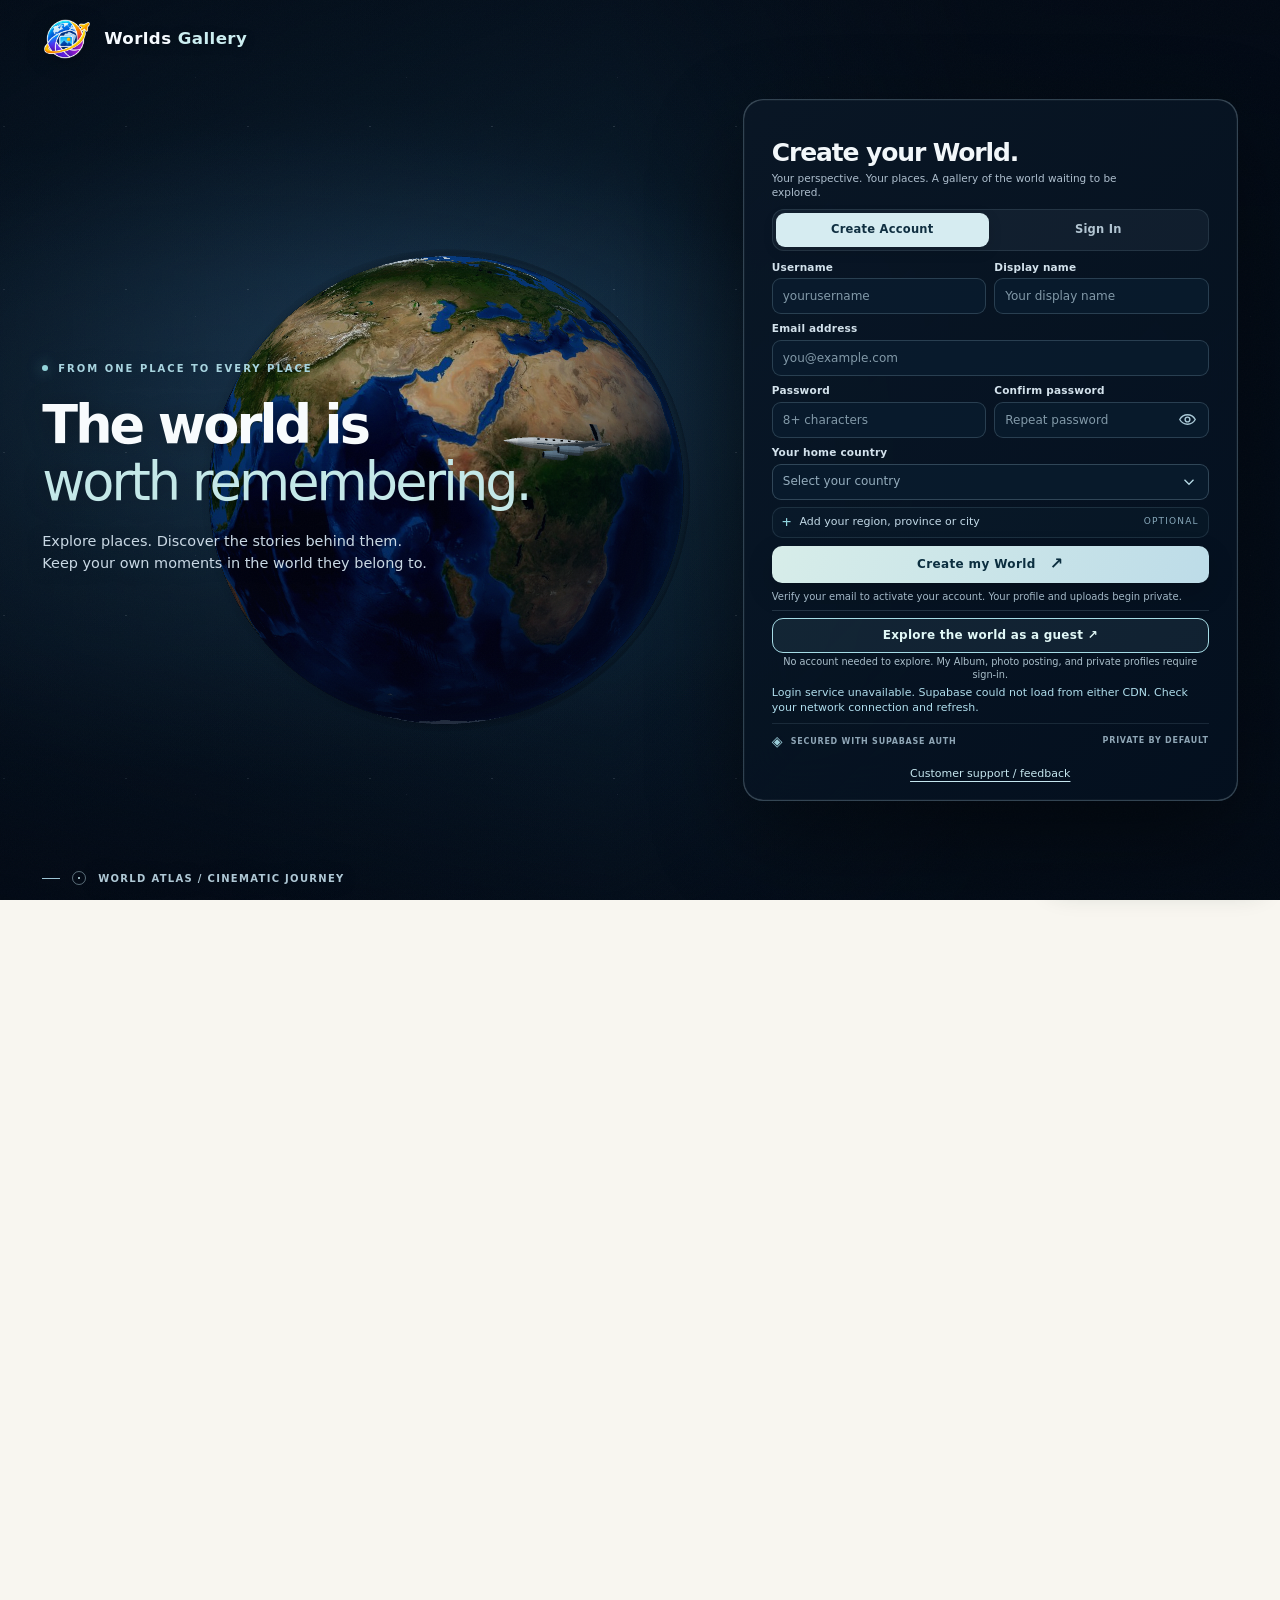
==== commit d46c2bb8: "V1 guest support: align notebook writing rows to 33px grid" ====
--- a/index.html
+++ b/index.html
@@ -25,7 +25,7 @@
 <link rel="stylesheet" href="wg_discovery.css?v=20261110-beta1">
 <link rel="stylesheet" href="wg_interaction_polish.css?v=20261110-v2235">
 <link rel="stylesheet" href="wg_album.css?v=20261110-v2244">
-<link rel="stylesheet" href="wg_v1_stability.css?v=20261112-ruled-letter-v6">
+<link rel="stylesheet" href="wg_v1_stability.css?v=20261112-guest-support-grid-v7">
 <link rel="stylesheet" href="wg_auth_fit_v2253.css?v=20261111-v2253">
 </head>
 <body class="portal-locked">
--- a/wg_v1_stability.css
+++ b/wg_v1_stability.css
@@ -430,3 +430,35 @@
     min-height:132px!important;
   }
 }
+/* WG_V1_GUEST_SUPPORT_GRID_ALIGNMENT_V7_20261112 */
+/* One label occupies one 33px rule; its field occupies the next rule. */
+#wgAccountDrawer.wg-ac-outside #wgAcSupportForm.wg-v28-letter-paper {
+  padding-top:33px!important;
+  padding-bottom:33px!important;
+}
+#wgAccountDrawer.wg-ac-outside #wgAcSupportForm.wg-v28-letter-paper label:not(.wg-ac-trap) {
+  line-height:33px!important;
+  letter-spacing:0!important;
+}
+#wgAccountDrawer.wg-ac-outside #wgAcSupportForm.wg-v28-letter-paper input:not([type=checkbox]),
+#wgAccountDrawer.wg-ac-outside #wgAcSupportForm.wg-v28-letter-paper .wg-ac-select-trigger {
+  height:33px!important;
+  min-height:33px!important;
+  max-height:33px!important;
+  line-height:33px!important;
+}
+#wgAccountDrawer.wg-ac-outside #wgAcSupportForm.wg-v28-letter-paper .wg-ac-two,
+#wgAccountDrawer.wg-ac-outside #wgAcSupportForm.wg-v28-letter-paper .wg-ac-two > label,
+#wgAccountDrawer.wg-ac-outside #wgAcSupportForm.wg-v28-letter-paper > label:not(.wg-ac-trap) {
+  min-height:66px!important;
+}
+#wgAccountDrawer.wg-ac-outside #wgAcSupportForm.wg-v28-letter-paper label > small {
+  min-height:33px!important;
+  height:33px!important;
+  line-height:33px!important;
+}
+#wgAccountDrawer.wg-ac-outside #wgAcSupportForm.wg-v28-letter-paper .wg-ac-muted {
+  height:auto!important;
+  min-height:33px!important;
+  line-height:33px!important;
+}
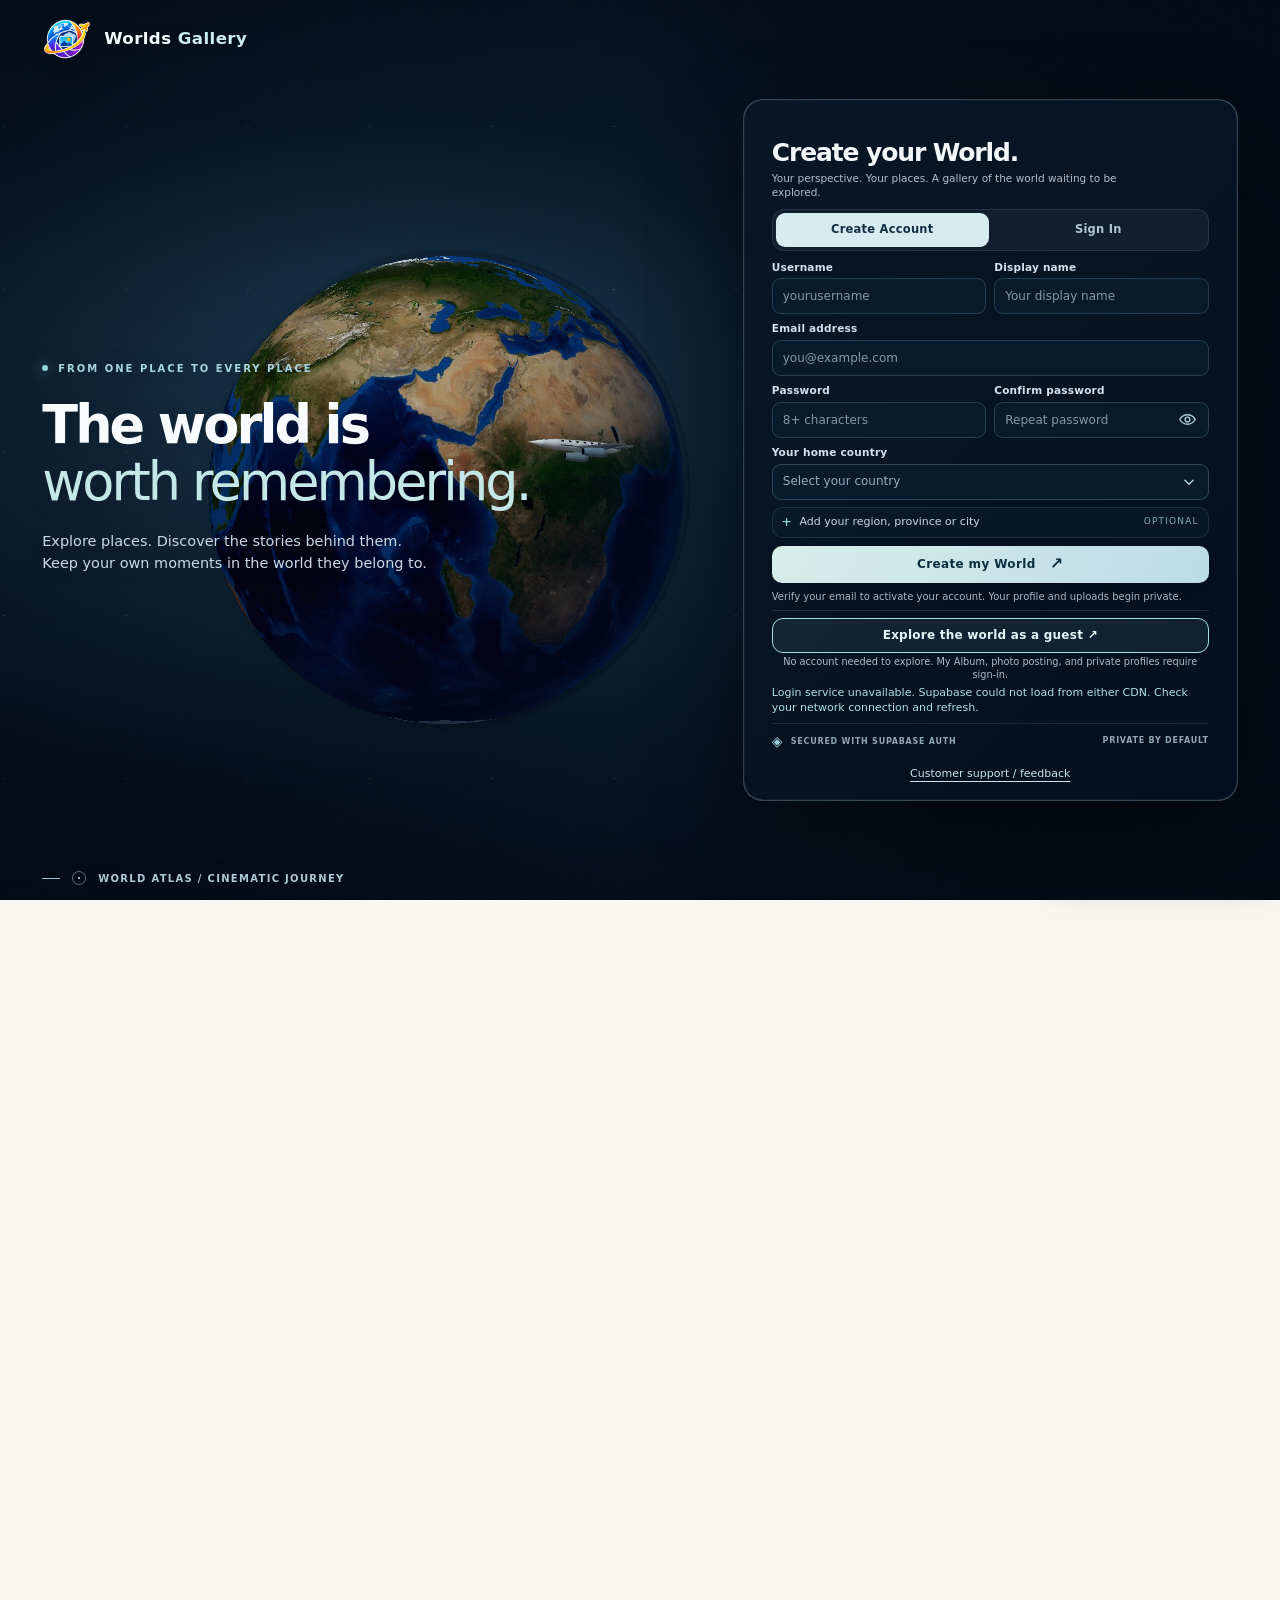
==== commit a4b7fef0: "V1: restore readable guest support cooldown timer contrast" ====
--- a/index.html
+++ b/index.html
@@ -25,7 +25,7 @@
 <link rel="stylesheet" href="wg_discovery.css?v=20261110-beta1">
 <link rel="stylesheet" href="wg_interaction_polish.css?v=20261110-v2235">
 <link rel="stylesheet" href="wg_album.css?v=20261110-v2244">
-<link rel="stylesheet" href="wg_v1_stability.css?v=20261112-guest-support-grid-v7">
+<link rel="stylesheet" href="wg_v1_stability.css?v=20261112-cooldown-contrast-v8">
 <link rel="stylesheet" href="wg_auth_fit_v2253.css?v=20261111-v2253">
 </head>
 <body class="portal-locked">
--- a/wg_v1_stability.css
+++ b/wg_v1_stability.css
@@ -462,3 +462,24 @@
   min-height:33px!important;
   line-height:33px!important;
 }
+
+/* WG_V1_GUEST_SUPPORT_COOLDOWN_CONTRAST_V8_20261112
+   Guest support success timer sits on a pale card. Override the old
+   white-on-navy fallback without affecting member support or timer logic. */
+#wgAccountDrawer.wg-ac-outside .wg-v214-timer-block {
+  color: #173b48 !important;
+}
+#wgAccountDrawer.wg-ac-outside .wg-v214-timer-block .wg-v214-timer-label {
+  color: #2b5260 !important;
+  opacity: 1 !important;
+}
+#wgAccountDrawer.wg-ac-outside .wg-v214-timer-block .wg-mail-clock.wg-v214-timer {
+  color: #143f4f !important;
+  -webkit-text-fill-color: #143f4f !important;
+  opacity: 1 !important;
+  text-shadow: none !important;
+}
+#wgAccountDrawer.wg-ac-outside .wg-v214-timer-block .wg-v214-timer-caption {
+  color: #3c626c !important;
+  opacity: 1 !important;
+}
